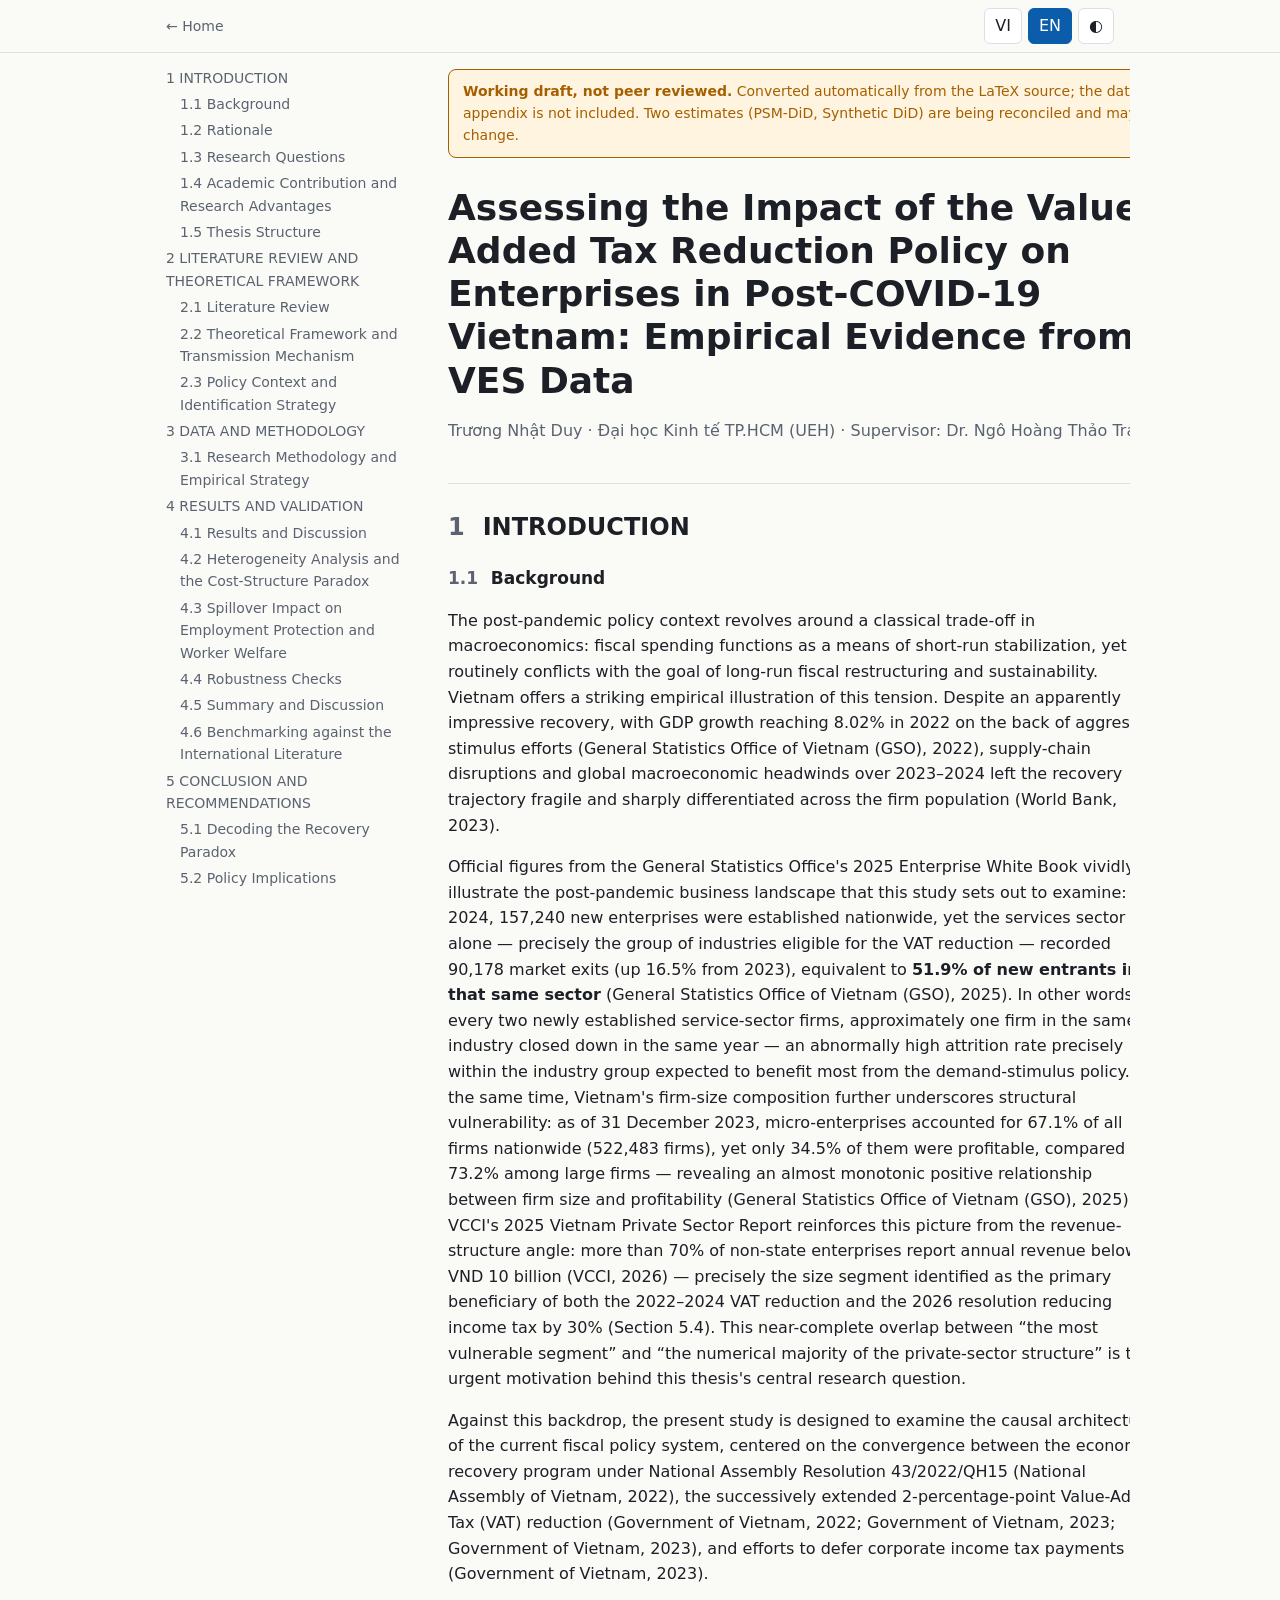
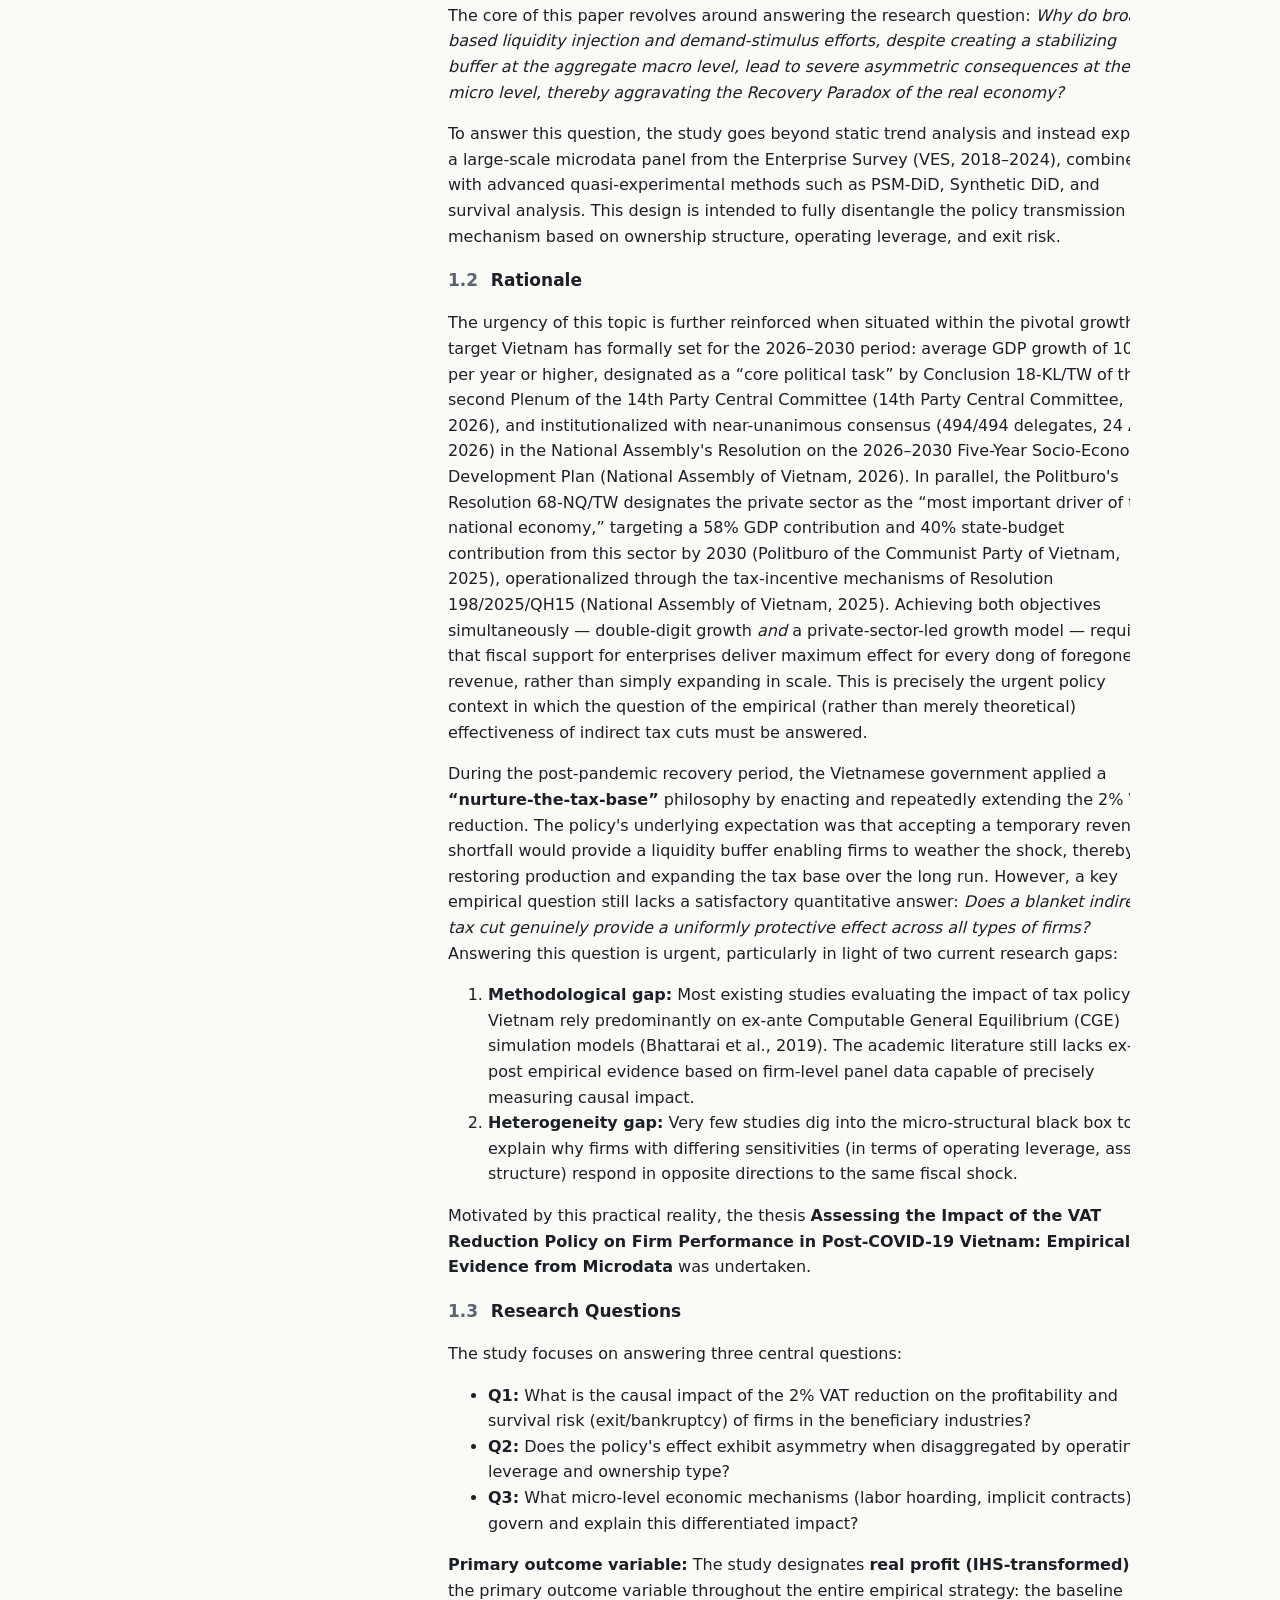
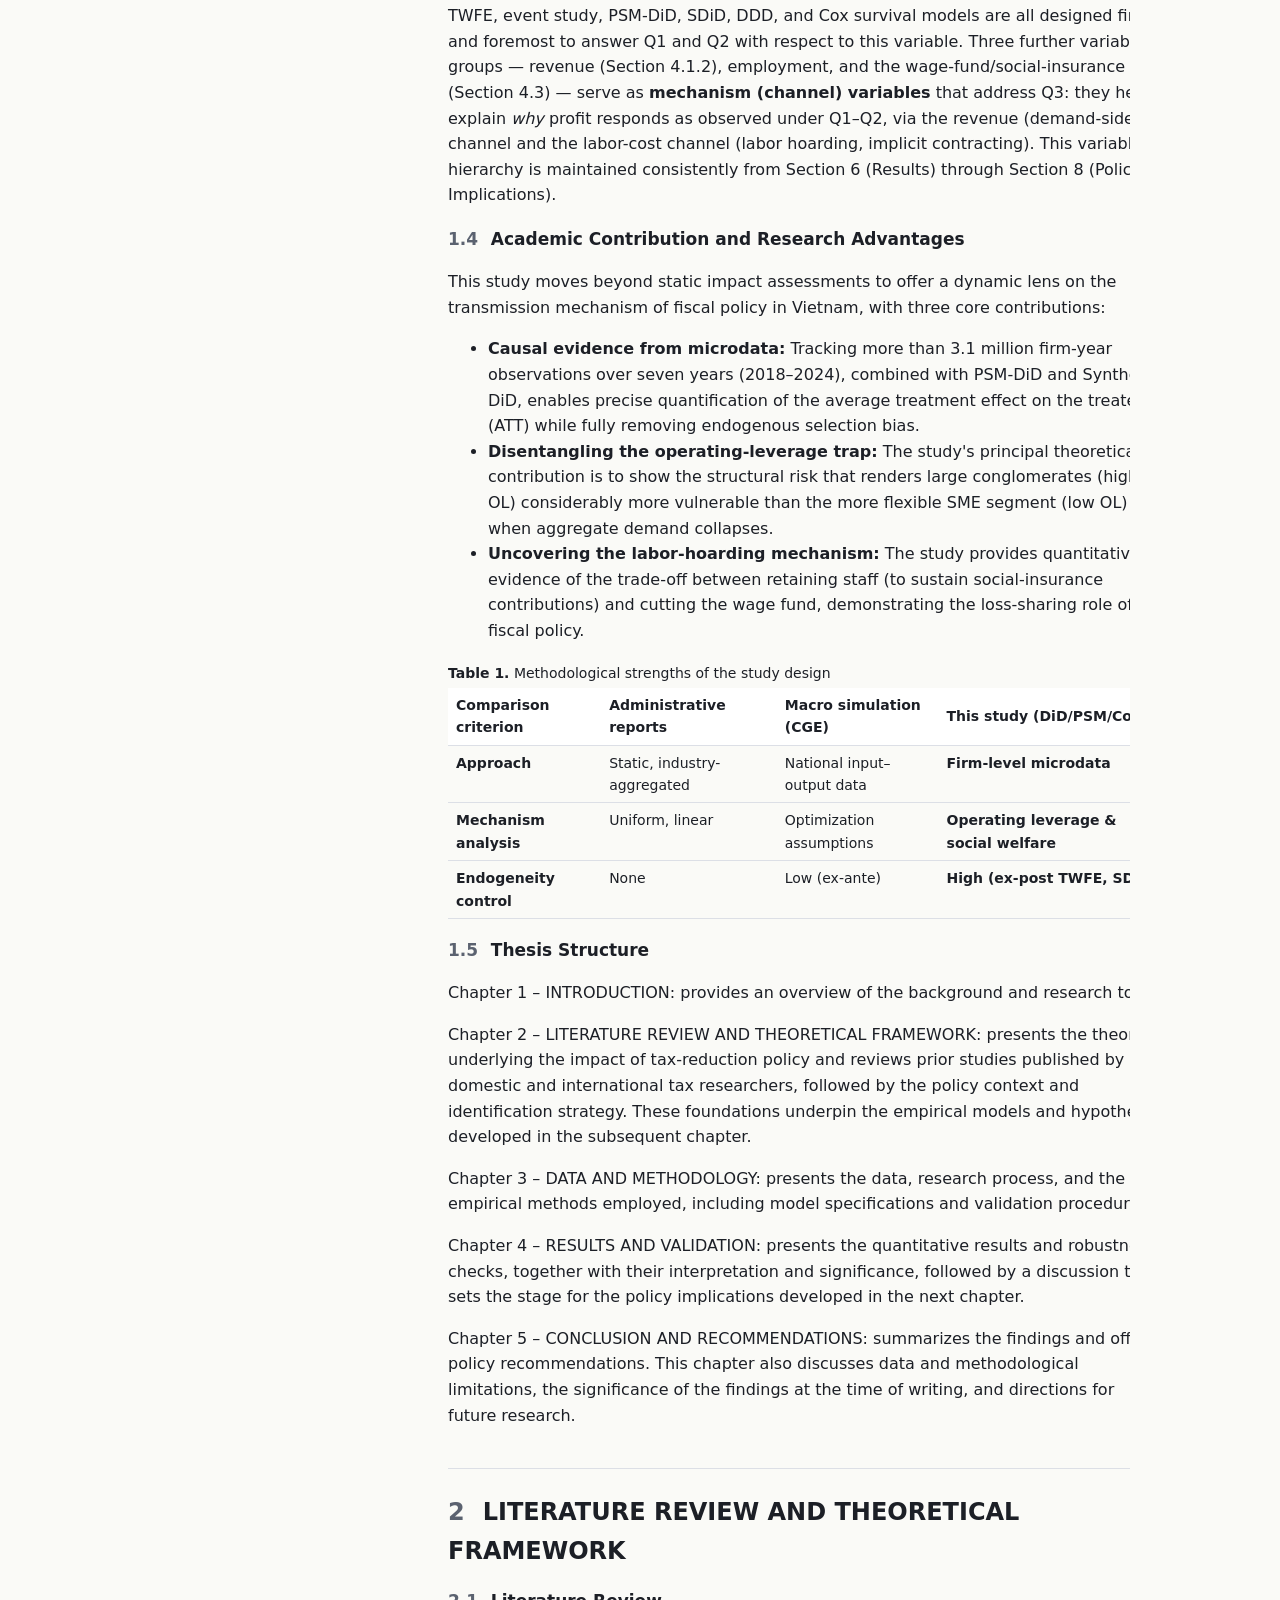
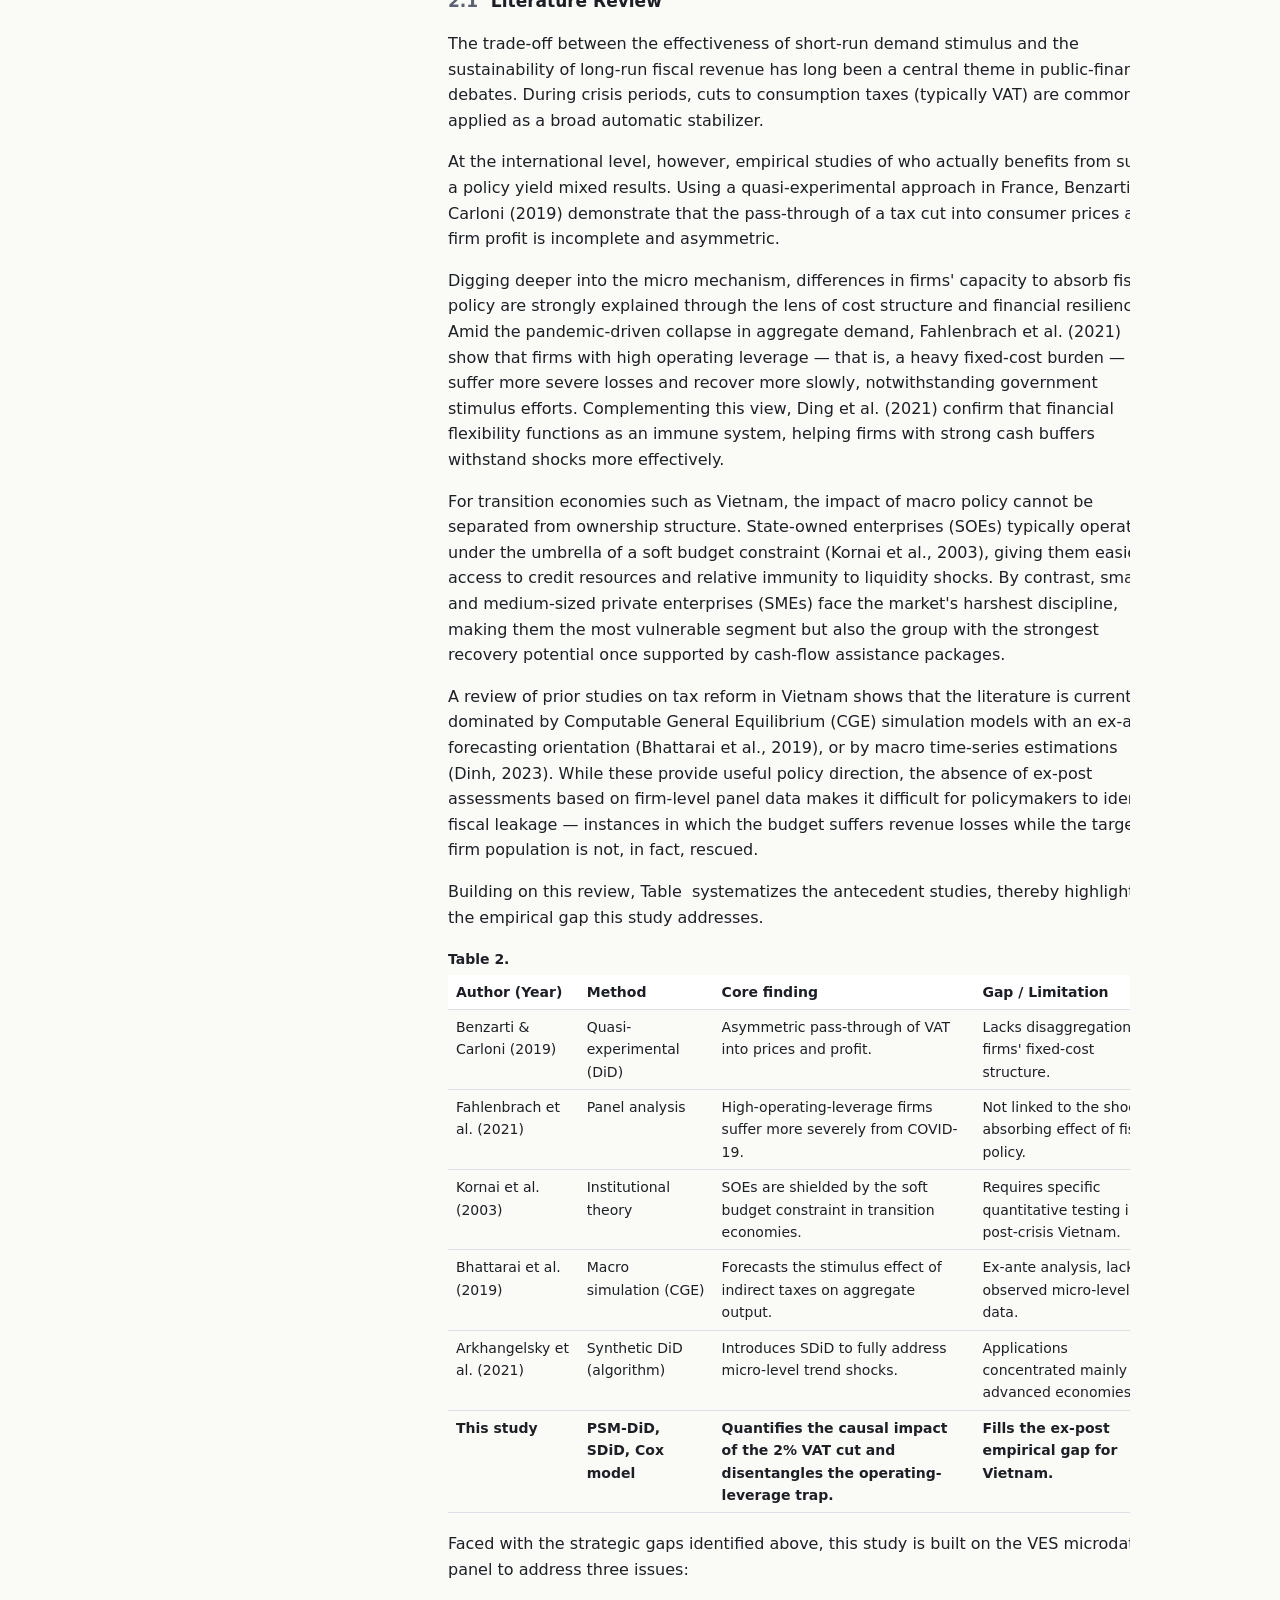
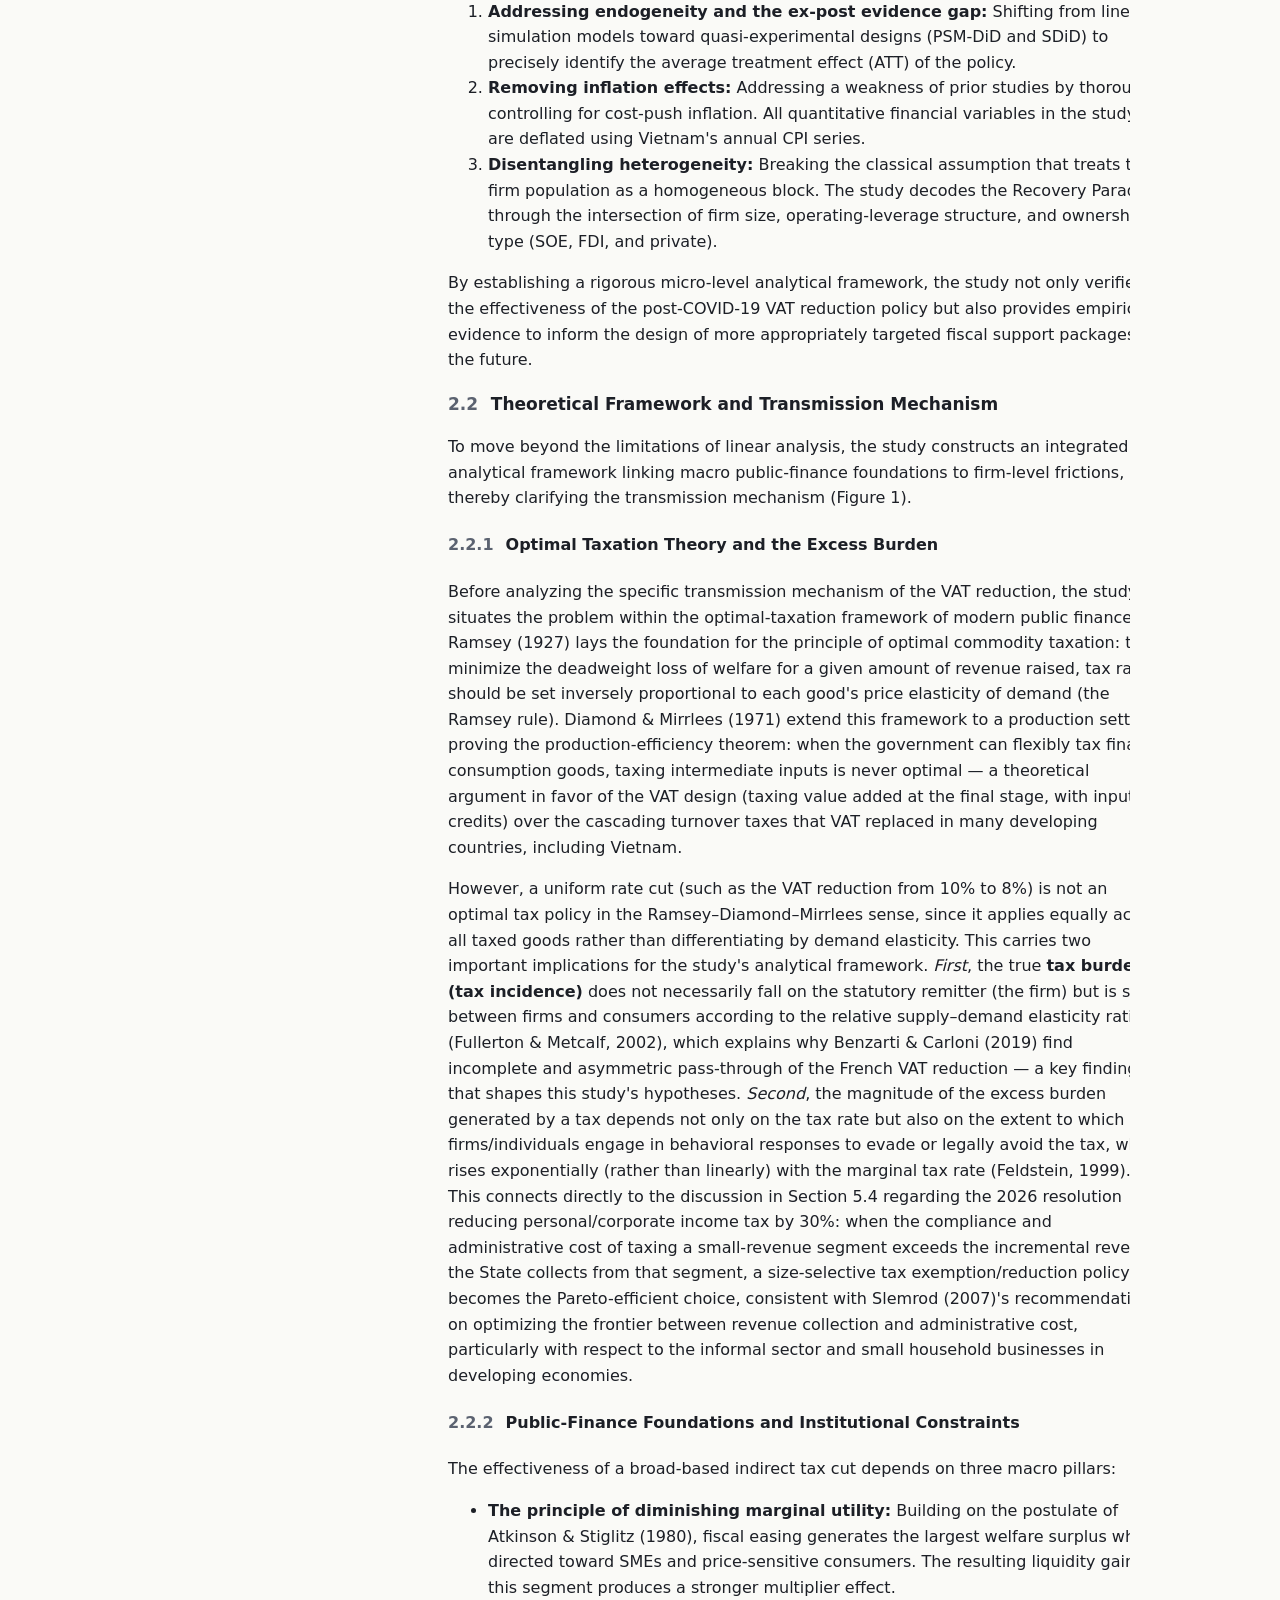
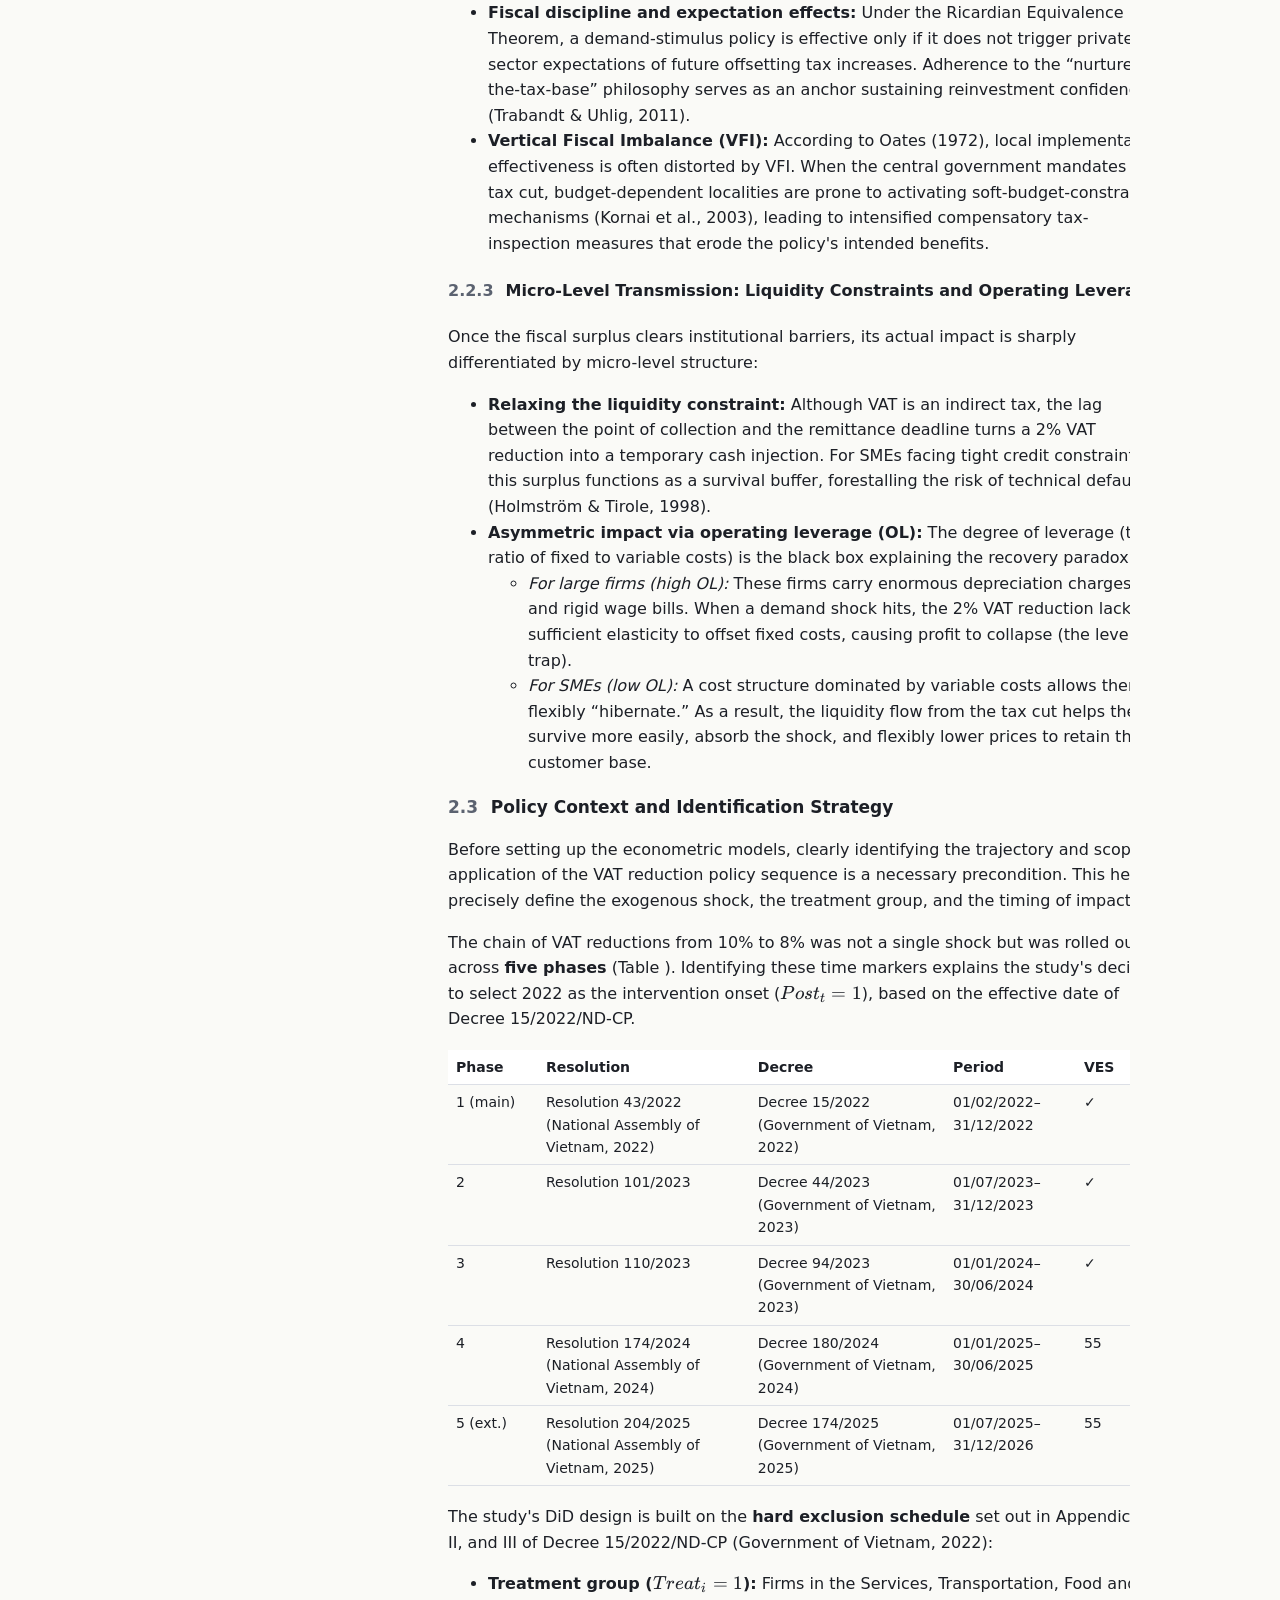
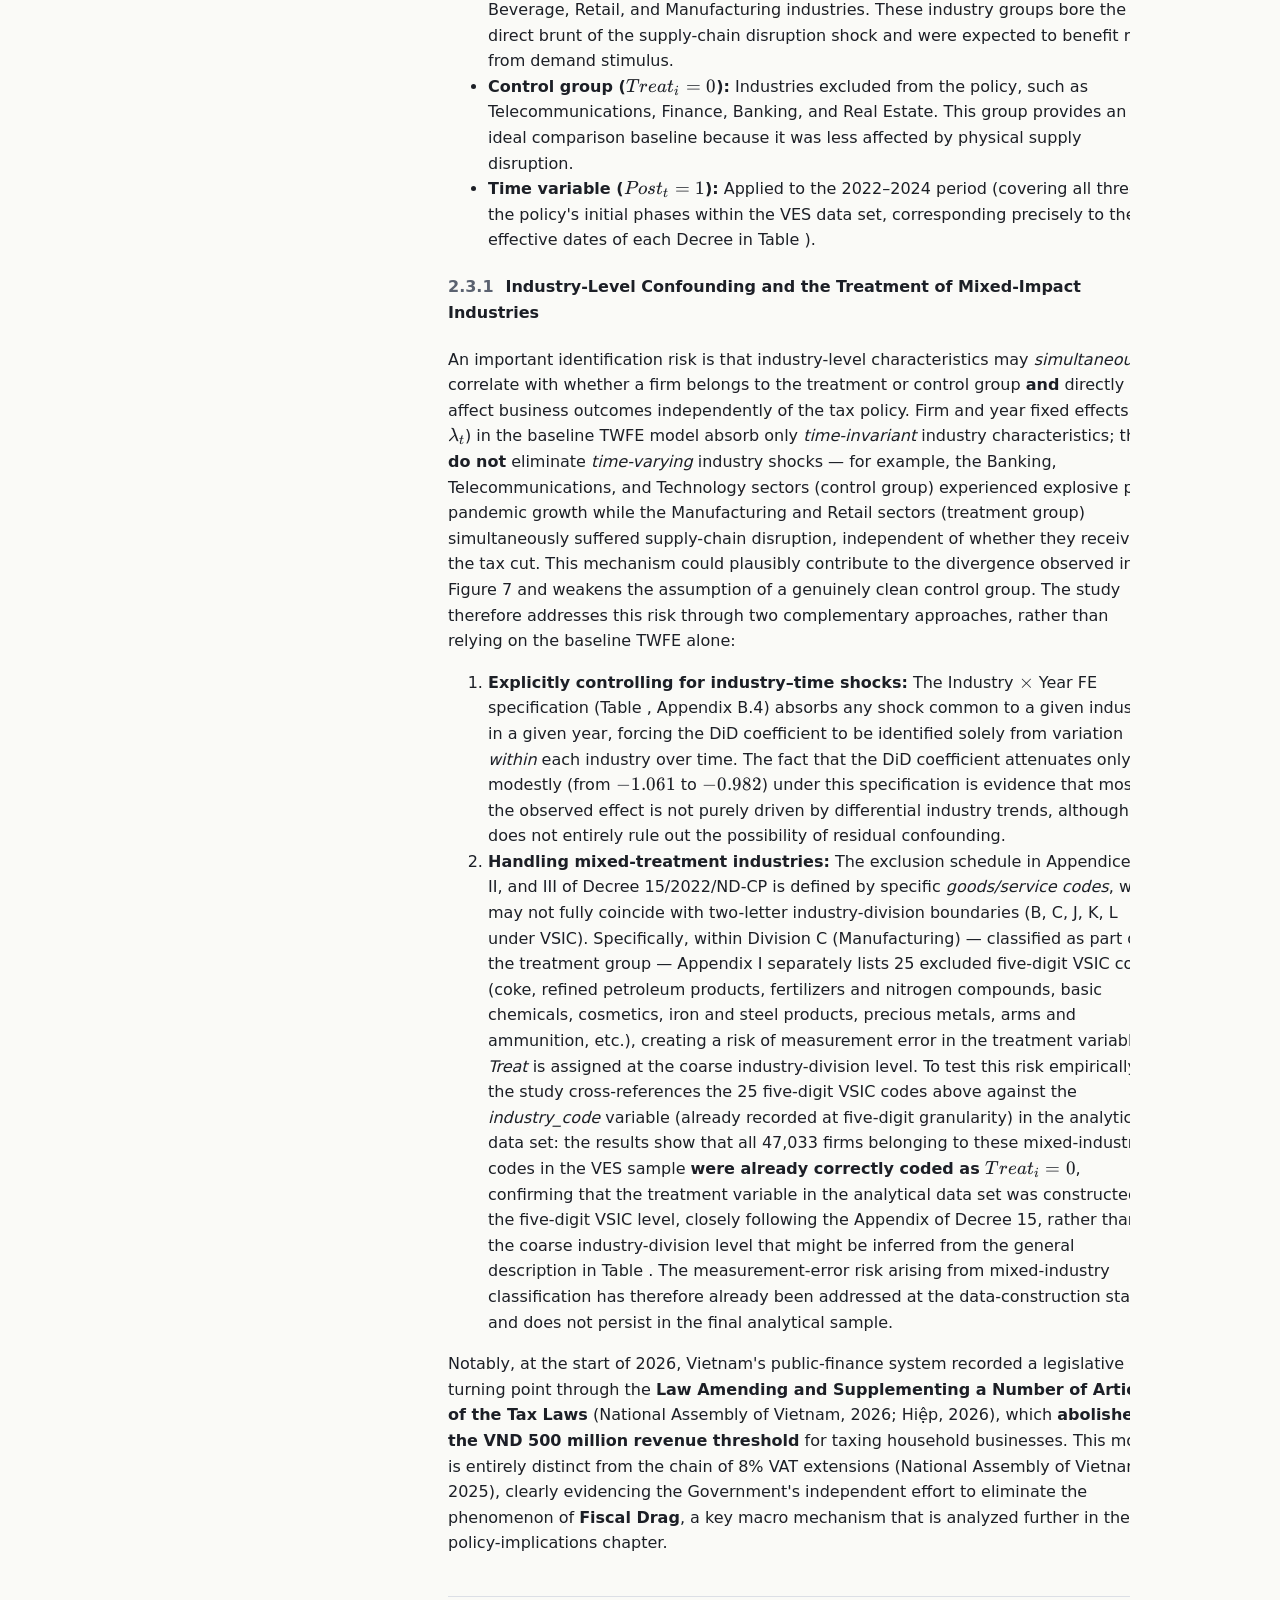
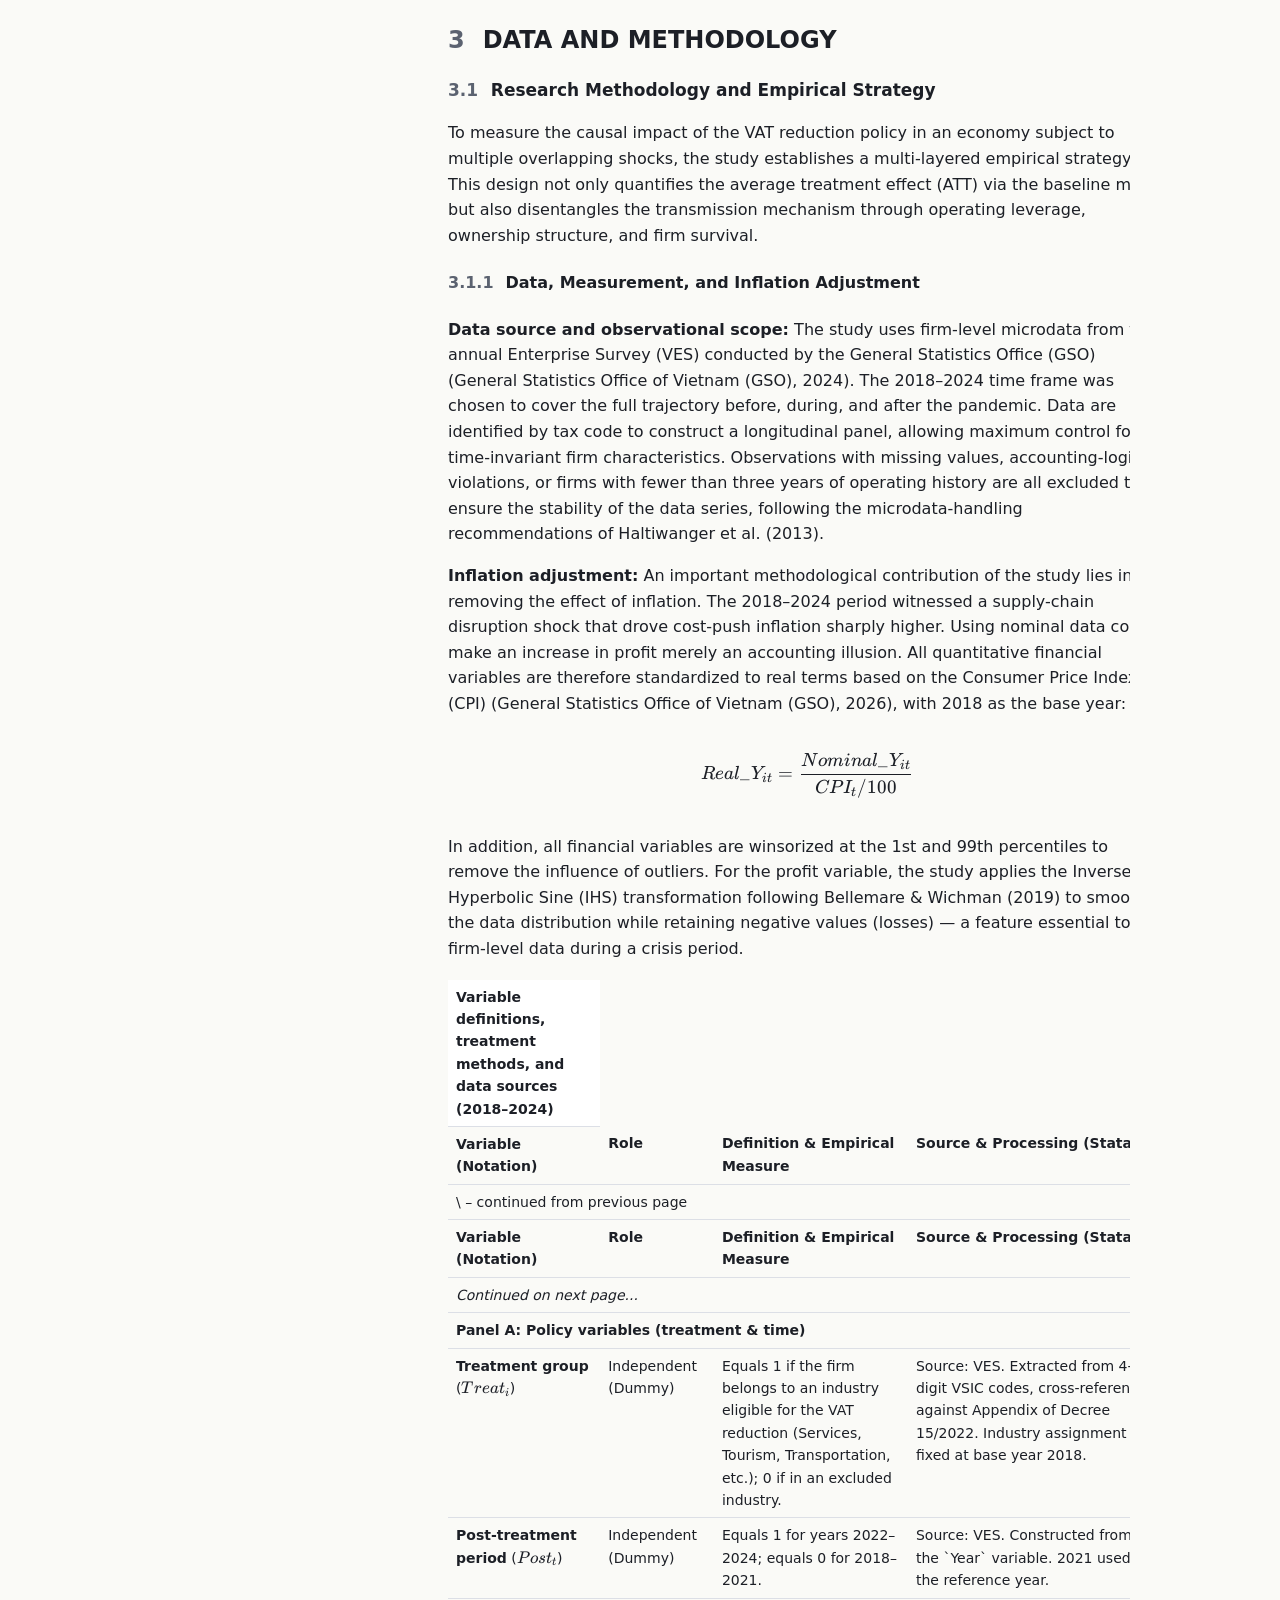
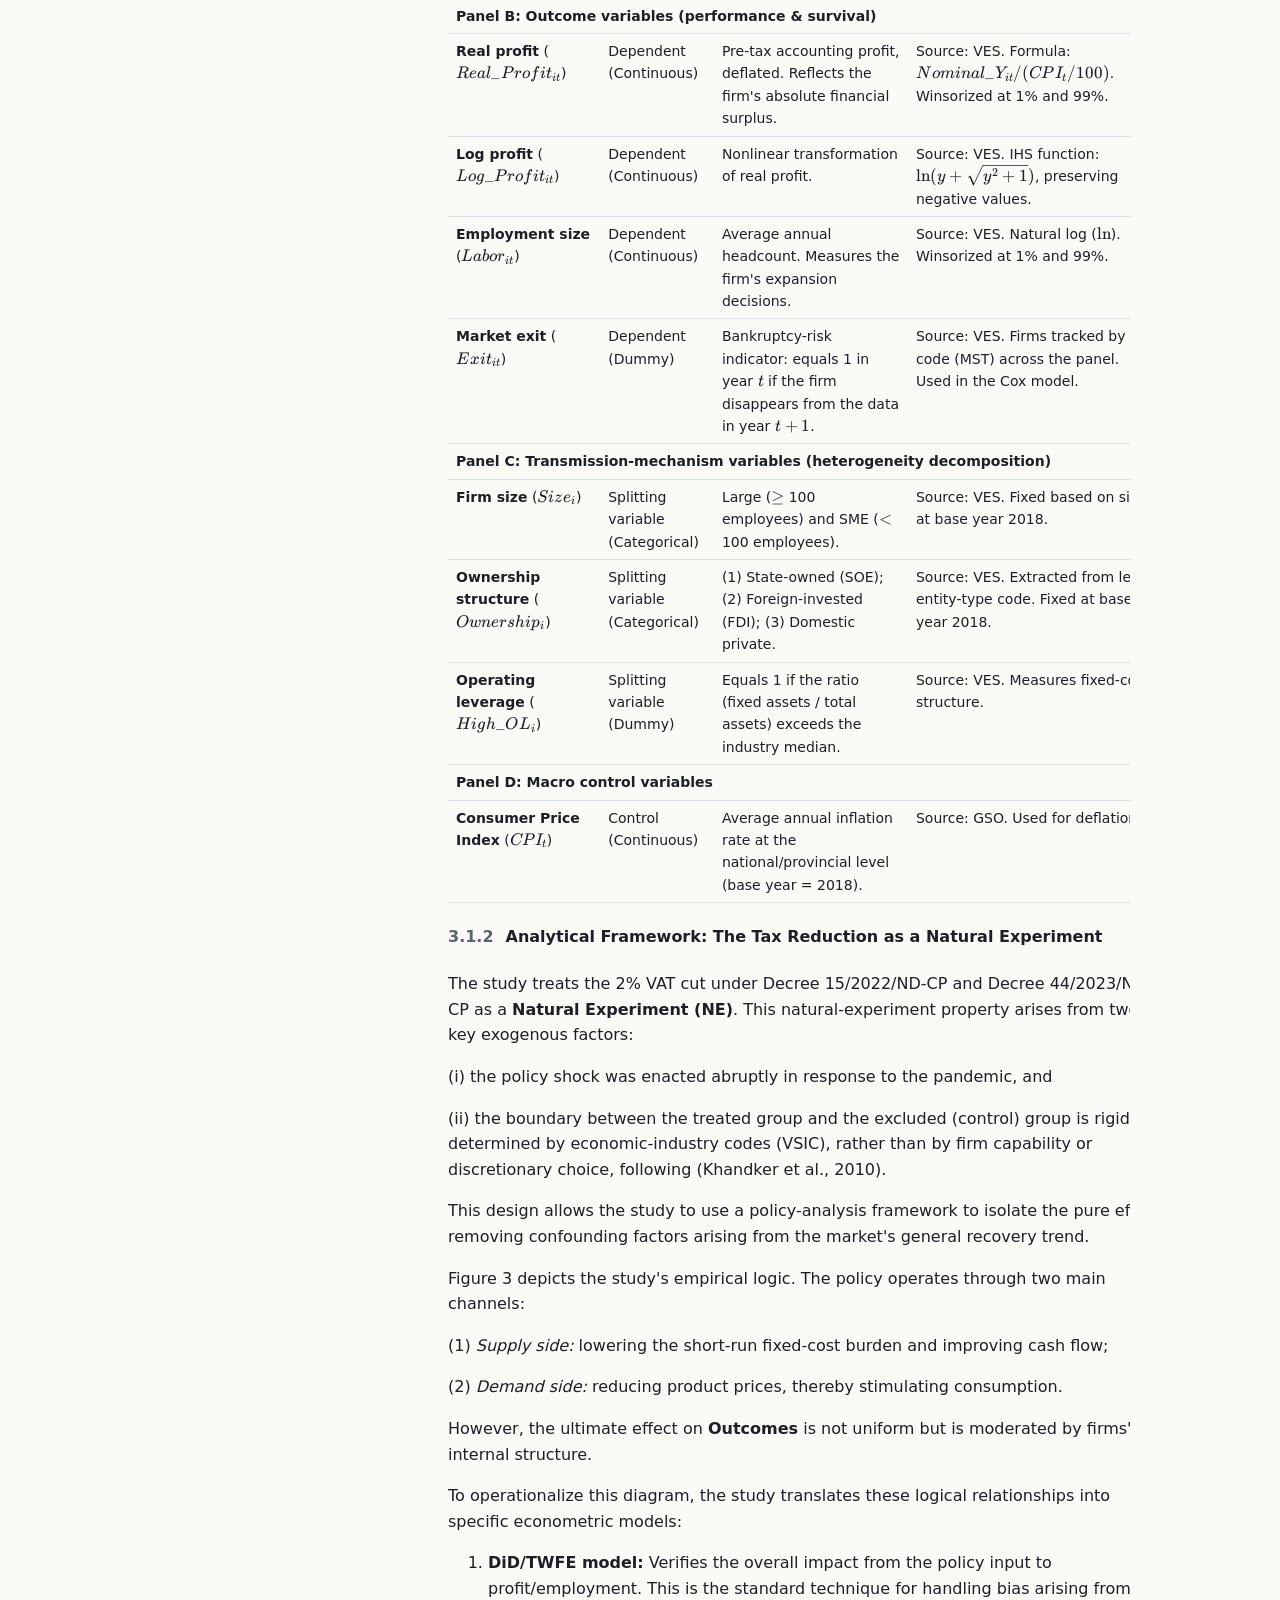
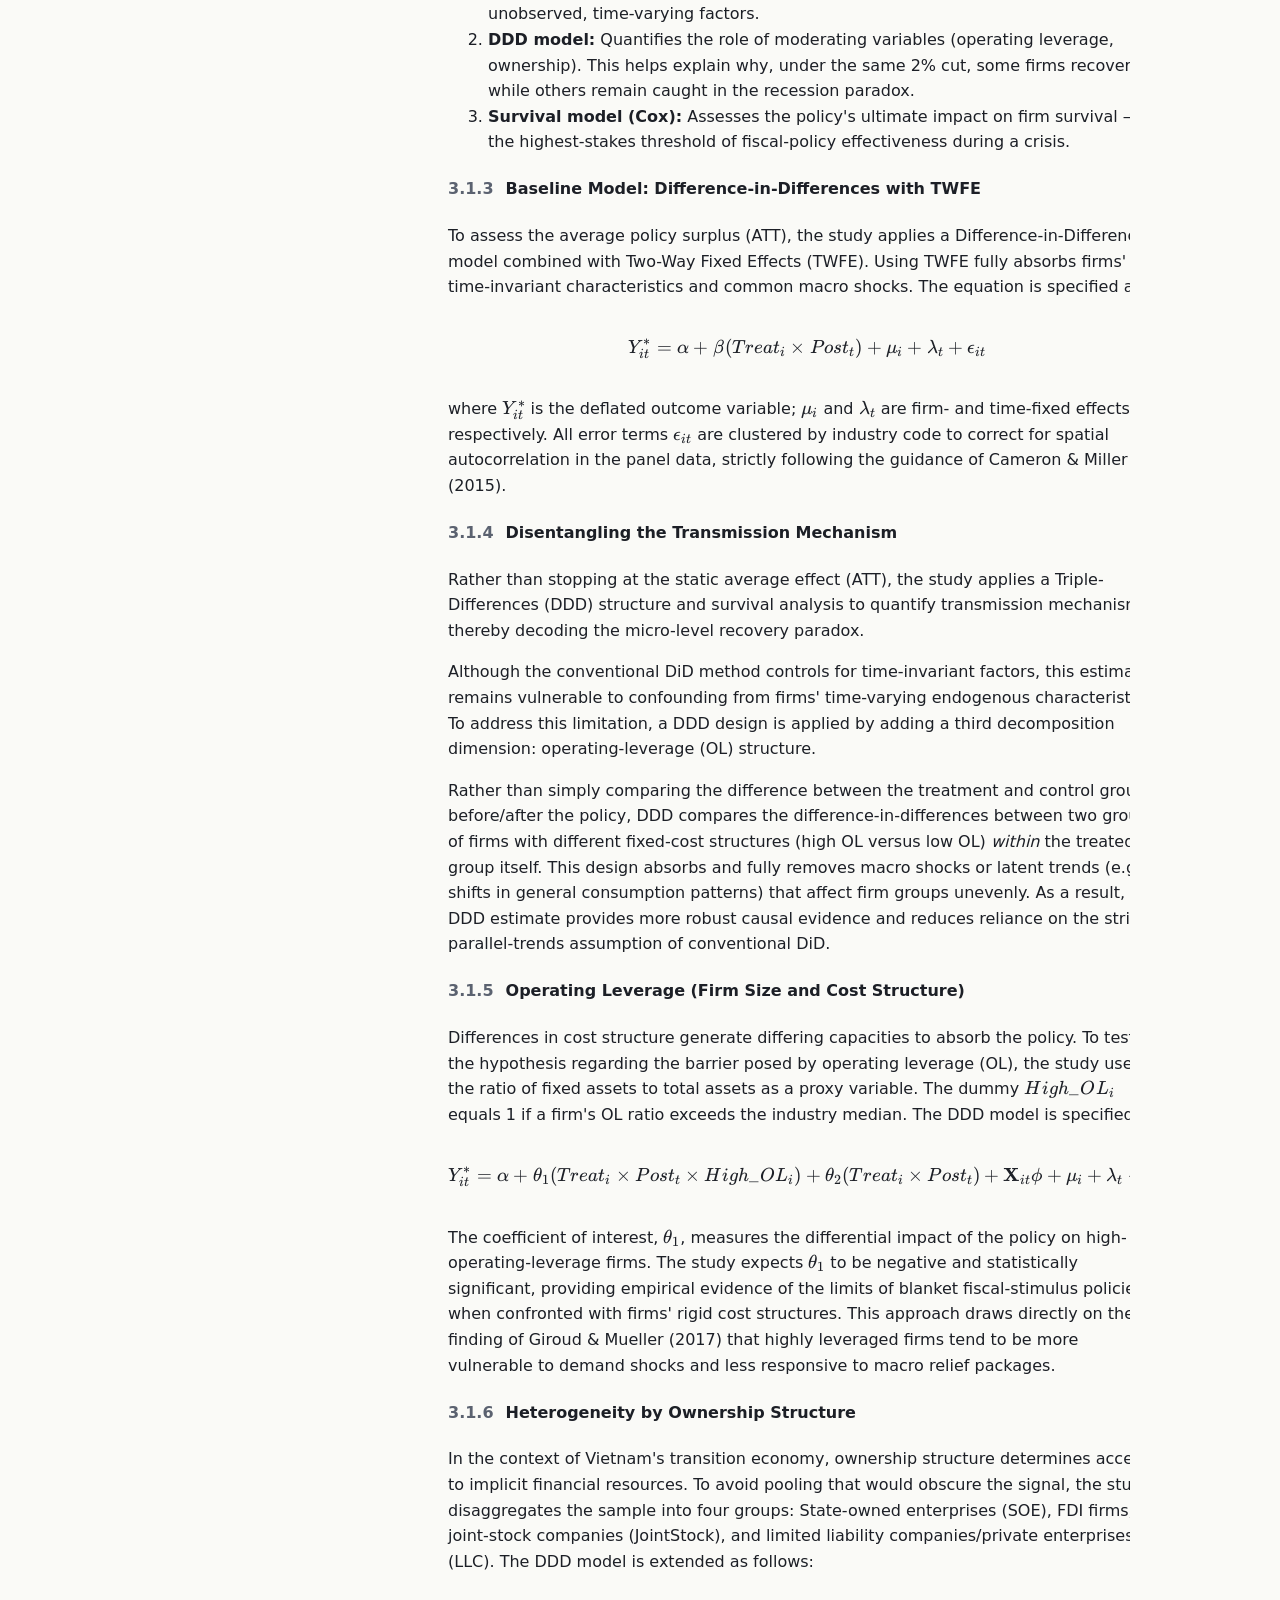
==== thesis.html @ 02a97bad "Add full-text thesis reader (VI/EN), policy brief, original title Co-Authored-By: Claude Sonnet 5.5 " ====
<!doctype html>
<html lang="vi">
<head>
<meta charset="utf-8">
<meta name="viewport" content="width=device-width,initial-scale=1">
<title>Toàn văn luận văn | Full text</title>
<meta name="description" content="Toàn văn luận văn (bản nháp): tác động của chính sách giảm thuế GTGT tới doanh nghiệp hậu Covid-19, dữ liệu VES.">
<link rel="stylesheet" href="vendor/katex/katex.min.css?v=1108115000">
<link rel="stylesheet" href="style.css?v=1108115000">
</head>
<body>
<div id="prog"></div>
<header class="top"><div class="wrap">
<nav><a href="index.html">← <span class="vi-only">Trang chủ</span><span class="en-only">Home</span></a></nav>
<div class="ctrl"><button id="bvi" type="button">VI</button><button id="ben" type="button">EN</button><button id="bth" type="button" aria-label="theme">◐</button></div>
</div></header>
<div class="wrap reader">
<aside id="toc" aria-label="contents"></aside>
<article>
<div class="banner"><strong><span class="vi-only">Bản nháp, chưa qua phản biện.</span><span class="en-only">Working draft, not peer reviewed.</span></strong>
<span class="vi-only">Văn bản được chuyển tự động từ bản LaTeX; phụ lục số liệu không đưa lên trang. Hai ước lượng (PSM-DiD, Synthetic DiD) đang được đối chiếu lại và có thể thay đổi.</span>
<span class="en-only">Converted automatically from the LaTeX source; the data appendix is not included. Two estimates (PSM-DiD, Synthetic DiD) are being reconciled and may change.</span></div>
<h1 class="vi-only">Đánh giá tác động của chính sách giảm thuế GTGT đến doanh nghiệp giai đoạn hậu Covid-19: Bằng chứng thực nghiệm từ dữ liệu VES tại Việt Nam</h1><h1 class="en-only">Assessing the Impact of the Value-Added Tax Reduction Policy on Enterprises in Post-COVID-19 Vietnam: Empirical Evidence from VES Data</h1>
<p class="sub">Trương Nhật Duy · Đại học Kinh tế TP.HCM (UEH) · <span class="vi-only">GVHD: TS. Ngô Hoàng Thảo Trang</span><span class="en-only">Supervisor: Dr. Ngô Hoàng Thảo Trang</span></p>
<div class="vi-only thesis" id="vi-root" lang="vi">
<h2 id="vi-s1"><span class="sn">1</span> GIỚI THIỆU ĐỀ TÀI</h2>
<h3 id="vi-s1-1"><span class="sn">1.1</span> Bối cảnh</h3>
<p>Bối cảnh chính sách hậu đại dịch xoay quanh một sự đánh đổi kinh điển trong kinh tế vĩ mô: Chi tiêu tài khóa đóng vai trò như một cách ổn định ngắn hạn, nhưng lại thường xuyên xung đột với mục tiêu tái cấu trúc và ổn định ngân sách dài hạn. Việt Nam cung cấp một minh chứng thực nghiệm tiêu biểu cho nghịch lý này. Bất chấp đà phục hồi ấn tượng với mức tăng trưởng GDP đạt 8,02% trong năm 2022 nhờ các nỗ lực kích cầu quyết liệt (Tổng cục Thống kê (GSO), 2022), những đứt gãy của chuỗi cung ứng và các cơn gió ngược từ kinh tế toàn cầu giai đoạn 2023–2024 đã khiến quỹ đạo phục hồi trở nên mong manh và phân hóa sâu sắc dọc theo cấu trúc doanh nghiệp (World Bank, 2023).</p>
<p>Số liệu chính thức từ Sách trắng Doanh nghiệp Việt Nam 2025 của Tổng cục Thống kê phác họa rõ nét bức tranh khu vực doanh nghiệp hậu đại dịch mà nghiên cứu này đặt vấn đề thẩm định: năm 2024, cả nước có 157.240 doanh nghiệp thành lập mới, nhưng riêng khu vực Dịch vụ, nhóm ngành thuộc diện được giảm thuế GTGT, đã ghi nhận 90.178 doanh nghiệp rút lui khỏi thị trường (tăng 16,5% so với 2023), tương đương <strong>51,9% số doanh nghiệp gia nhập mới của chính khu vực này</strong> (Tổng cục Thống kê (GSO), 2025). Nói cách khác, cứ hai doanh nghiệp dịch vụ mới thành lập thì có xấp xỉ một doanh nghiệp cùng ngành phải đóng cửa trong cùng năm, một tỷ lệ đào thải cao bất thường ngay tại nhóm ngành được kỳ vọng hưởng lợi nhiều nhất từ chính sách kích cầu. Đồng thời, cơ cấu quy mô doanh nghiệp Việt Nam càng khắc họa rõ tính dễ tổn thương mang tính cấu trúc: tính đến 31/12/2023, doanh nghiệp siêu nhỏ chiếm tới 67,1% tổng số doanh nghiệp cả nước (522.483 doanh nghiệp), nhưng chỉ 34,5% trong số này kinh doanh có lãi, so với 73,2% ở nhóm doanh nghiệp lớn, cho thấy mối quan hệ tỷ lệ thuận gần như đơn điệu giữa quy mô doanh nghiệp và khả năng sinh lời (Tổng cục Thống kê (GSO), 2025). Báo cáo Kinh tế tư nhân Việt Nam 2025 của VCCI củng cố thêm bức tranh này ở góc độ cấu trúc doanh thu: hơn 70% doanh nghiệp ngoài nhà nước có doanh thu dưới 10 tỷ đồng/năm (VCCI, 2026), nhóm quy mô được xác định là đối tượng thụ hưởng chính của cả chính sách giảm thuế GTGT 2022–2024 lẫn Nghị quyết giảm 30% thuế thu nhập năm 2026 (Mục 5.4). Chính sự trùng khớp gần như hoàn toàn giữa nhóm dễ tổn thương nhất và nhóm chiếm đa số cấu trúc kinh tế tư nhân là động lực cấp thiết đằng sau câu hỏi nghiên cứu trọng tâm của luận án.</p>
<p>Trong bối cảnh đó, nghiên cứu này được thiết kế nhằm thẩm định kiến trúc nhân quả của hệ thống chính sách tài khóa hiện hành, trọng tâm là sự cộng hưởng giữa Chương trình phục hồi kinh tế theo Nghị quyết số 43/2022/QH15 (Quốc hội Việt Nam, 2022), chuỗi chính sách giảm 2% thuế Giá trị gia tăng (GTGT) được gia hạn liên tục (Chính phủ Việt Nam, 2022; Chính phủ Việt Nam, 2023; Chính phủ Việt Nam, 2023), và các nỗ lực gia hạn nộp thuế Thu nhập doanh nghiệp (Chính phủ Việt Nam, 2023).</p>
<p>Trọng tâm của bài viết xoay quanh việc trả lời câu hỏi nghiên cứu: <em>Tại sao các nỗ lực bơm thanh khoản và kích cầu diện rộng, dù tạo ra được bộ đệm ổn định ở cấp độ vĩ mô tổng hợp, nhưng lại dẫn đến những hệ quả bất đối xứng khốc liệt ở cấp độ vi mô, qua đó làm trầm trọng thêm Nghịch lý phục hồi của nền kinh tế thực?</em></p>
<p>Để trả lời câu hỏi này, nghiên cứu không dừng lại ở các phân tích xu hướng tĩnh, mà tận dụng bộ dữ liệu vi mô quy mô lớn từ Điều tra Doanh nghiệp (VES giai đoạn 2018–2024), kết hợp cùng các phương pháp tựa thực nghiệm tiên tiến như PSM-DiD, Synthetic DiD, và Mô hình Sinh tồn. Thiết kế này nhằm bóc tách triệt để cơ chế truyền dẫn chính sách dựa trên cấu trúc sở hữu, đòn bẩy hoạt động và rủi ro đào thải.</p>
<h3 id="vi-s1-2"><span class="sn">1.2</span> Lý do chọn đề tài</h3>
<p>Tính cấp thiết của đề tài càng được củng cố khi đặt trong mục tiêu tăng trưởng có tính bước ngoặt mà Việt Nam đã chính thức xác lập cho giai đoạn 2026–2030: tăng trưởng GDP bình quân từ 10%/năm trở lên, được Kết luận 18-KL/TW của Hội nghị Trung ương hai khóa XIV xác định là nhiệm vụ chính trị trọng tâm (Ban Chấp hành Trung ương Đảng khóa XIV, 2026) và được Quốc hội thể chế hóa với sự đồng thuận gần như tuyệt đối (494/494 đại biểu, 24/4/2026) tại Nghị quyết về Kế hoạch phát triển kinh tế–xã hội 5 năm 2026–2030 (Quốc hội Việt Nam, 2026). Song song đó, Nghị quyết 68-NQ/TW của Bộ Chính trị xác định khu vực kinh tế tư nhân là “động lực quan trọng nhất của nền kinh tế quốc gia”, đặt mục tiêu khu vực này đóng góp 58% GDP và 40% ngân sách nhà nước vào năm 2030 (Bộ Chính trị, 2025), được cụ thể hóa bằng các cơ chế ưu đãi thuế tại Nghị quyết 198/2025/QH15 (Quốc hội Việt Nam, 2025). Muốn đạt đồng thời hai mục tiêu này, tăng trưởng hai con số <em>và</em> kinh tế tư nhân làm động lực chính, đòi hỏi chính sách tài khóa hỗ trợ doanh nghiệp phải phát huy hiệu quả tối đa trên từng đồng ngân sách hy sinh, chứ không chỉ đơn thuần mở rộng quy mô hỗ trợ. Đây chính là bối cảnh chính sách cấp bách mà câu hỏi nghiên cứu về hiệu quả thực chứng (chứ không phải kỳ vọng lý thuyết) của công cụ giảm thuế gián thu cần được trả lời.</p>
<p>Trong giai đoạn phục hồi hậu đại dịch, Chính phủ Việt Nam đã vận dụng triết lý <strong>Nuôi dưỡng nguồn thu</strong> thông qua việc ban hành và liên tục gia hạn chính sách giảm 2% thuế GTGT. Kỳ vọng chính sách đặt ra là việc chấp nhận thâm hụt số thu tạm thời sẽ cung cấp bộ đệm thanh khoản giúp doanh nghiệp vượt qua cú sốc, từ đó phục hồi sản xuất và mở rộng cơ sở thuế trong dài hạn. Tuy nhiên, một vấn đề thực chứng then chốt vẫn chưa có lời giải định lượng thỏa đáng: <em>Liệu một chính sách giảm thuế gián thu áp dụng đại trà có thực sự mang lại hiệu ứng bảo vệ đồng đều cho mọi loại hình doanh nghiệp?</em> Việc trả lời câu hỏi này là cấp thiết, đặc biệt khi soi chiếu vào hai khoảng trống nghiên cứu hiện tại:</p>
<ol>
<li><strong>Về phương pháp luận:</strong> Đa số các nghiên cứu đánh giá tác động của chính sách thuế tại Việt Nam hiện nay chủ yếu sử dụng mô hình Cân bằng tổng quát (CGE) mang tính mô phỏng dự báo tiền kiểm (ex-ante) (Bhattarai et al., 2019). Các tài liệu học thuật vẫn còn thiếu vắng những bằng chứng thực nghiệm hậu kiểm dựa trên dữ liệu mảng vi mô để đo lường chính xác tác động nhân quả.</li>
<li><strong>Về tính không đồng nhất:</strong> Rất hiếm nghiên cứu đi sâu bóc tách hộp đen trong cấu trúc vi mô để lý giải tại sao các doanh nghiệp có mức độ nhạy cảm khác nhau (về đòn bẩy hoạt động, cấu trúc tài sản) lại phản ứng trái ngược trước cùng một cú sốc tài khóa.</li>
</ol>
<p>Xuất phát từ thực tiễn trên, đề tài: <strong>Đánh giá tác động của chính sách giảm thuế GTGT đến hiệu quả doanh nghiệp hậu COVID-19: Bằng chứng thực nghiệm từ dữ liệu vi mô</strong> được thực hiện.</p>
<h3 id="vi-s1-3"><span class="sn">1.3</span> Câu hỏi nghiên cứu</h3>
<p>Nghiên cứu tập trung giải quyết ba câu hỏi trọng tâm:</p>
<ul>
<li><strong>Q1:</strong> Tác động nhân quả của chính sách giảm 2% thuế GTGT đến khả năng sinh lời và rủi ro sinh tồn (phá sản) của các doanh nghiệp thuộc nhóm ngành thụ hưởng là gì?</li>
<li><strong>Q2:</strong> Tồn tại hay không tính bất đối xứng trong tác động của chính sách khi phân rã theo đòn bẩy hoạt động (Operating Leverage) và hình thức sở hữu?</li>
<li><strong>Q3:</strong> Đâu là các cơ chế kinh tế vi mô (Tích trữ lao động, Khế ước ngầm) chi phối và giải thích cho sự phân hóa tác động này?</li>
</ul>
<p><strong>Biến kết quả chính:</strong> Nghiên cứu xác định <strong>Lợi nhuận thực (biến đổi IHS)</strong> là biến kết quả chính xuyên suốt toàn bộ chiến lược thực nghiệm: Baseline TWFE, Event Study, PSM-DiD, SDiD, DDD và mô hình sinh tồn Cox đều được thiết kế trước hết để trả lời Q1 và Q2 trên biến này. Ba nhóm biến số còn lại gồm: Doanh thu (Mục 4.1.2), Quy mô lao động và Quỹ lương/BHXH (Mục 4.3), đóng vai trò <strong>biến cơ chế truyền dẫn (mechanism/channel variables)</strong> nhằm trả lời Q3: chúng giúp lý giải <em>tại sao</em> lợi nhuận phản ứng như quan sát được ở Q1–Q2, thông qua kênh doanh thu (cầu thị trường) và kênh chi phí lao động (tích trữ lao động, khế ước ngầm). Cấu trúc phân tầng biến số này được duy trì nhất quán từ Mục 6 (Kết quả) đến Mục 8 (Hàm ý chính sách).</p>
<h3 id="vi-s1-4"><span class="sn">1.4</span> Đóng góp học thuật và Lợi thế nghiên cứu</h3>
<p>Nghiên cứu này vượt qua khuôn khổ của các đánh giá tác động tĩnh, mang đến một lăng kính động về cơ chế truyền dẫn chính sách tài khóa tại Việt Nam với ba đóng góp cốt lõi:</p>
<ul>
<li><strong>Thực chứng Nhân quả trên Dữ liệu Vi mô:</strong> Việc theo dõi dọc hơn 3,1 triệu quan sát doanh nghiệp qua 7 năm (2018-2024), kết hợp PSM-DiD và Synthetic DiD, giúp lượng hóa chính xác hiệu ứng xử lý trung bình (ATT) và loại bỏ hoàn toàn các sai lệch chọn lọc nội sinh.</li>
<li><strong>Bóc tách Bẫy đòn bẩy hoạt động:</strong> Đóng góp lý thuyết lớn nhất của nghiên cứu là chỉ ra rủi ro cấu trúc khiến các tập đoàn lớn (High OL) trở nên dễ tổn thương hơn rất nhiều so với sự linh hoạt của khối SMEs (Low OL) trước sự sụp đổ của tổng cầu.</li>
<li><strong>Phát hiện Cơ chế Tích trữ lao động:</strong> Nghiên cứu cung cấp bằng chứng định lượng về sự đánh đổi giữa việc giữ chân nhân sự (để duy trì BHXH) và cắt giảm quỹ lương, minh chứng cho vai trò chia sẻ tổn thất của chính sách tài khóa.</li>
</ul>
<div class="tblwrap" id="vi-tab1"><div class="tcap"><strong>Bảng 1.</strong> Điểm mạnh trong thiết kế phương pháp luận của nghiên cứu</div><div class="scroll"><table class="data">
<tr><th><strong>Tiêu chí so sánh</strong></th><th><strong>Báo cáo hành chính</strong></th><th><strong>Mô phỏng Vĩ mô (CGE)</strong></th><th><strong>Nghiên cứu này (DiD/PSM/Cox)</strong></th></tr>
<tr><td><strong>Góc nhìn tiếp cận</strong></td><td>Tổng hợp tĩnh theo ngành</td><td>Dữ liệu I/O cấp quốc gia</td><td><strong>Vi mô cấp độ Doanh nghiệp</strong></td></tr>
<tr><td><strong>Phân tích cơ chế</strong></td><td>Cào bằng, tuyến tính</td><td>Giả định tối ưu hóa</td><td><strong>Đòn bẩy hoạt động &amp; An sinh</strong></td></tr>
<tr><td><strong>Kiểm soát nội sinh</strong></td><td>Không có</td><td>Thấp (Ex-ante)</td><td><strong>Cao (Ex-post TWFE, SDiD)</strong></td></tr>
</table></div></div>
<h3 id="vi-s1-5"><span class="sn">1.5</span> Cấu trúc đề án</h3>
<p>Chương 1 – GIỚI THIỆU: Giới thiệu tổng quan về Bối cảnh, đề tài nghiên cứu.</p>
<p>Chương 2 – TỔNG QUAN NGHIÊN CỨU VÀ KHUNG LÝ THUYẾT: trình bày lý thuyết về tác động của chính sách giảm thuế, tổng quan về các nghiên cứu trước đây được công bố bởi các nhà nghiên thuế trong nước và Quốc tế. Từ đó, Bối cảnh chính sách và chiến lược nhận diện. Dựa trên các nền tảng này, các mô hình nghiên cứu và giả thuyết đã được đưa ra ở chương sau.</p>
<p>Chương 3 – DỮ LIỆU VÀ PHƯƠNG PHÁP NGHIÊN CỨU: Trình bày về dữ liệu, quy trình nghiên cứu, giới thiệu phương pháp nghiên cứu được sử dụng bao gồm các mô hình và cách kiểm định.</p>
<p>Chương 4 – KẾT QUẢ NGHIÊN CỨU VÀ KIỂM ĐỊNH: Trình bày về kết quả định lượng, kiểm định độ vững, kèm ý nghĩa và phát hiện của kết quả định lượng, sau đó thảo luận tạo tiền đề cho phần hàm ý, kiến nghị chính sách ở Chương sau.</p>
<p>Chương 5 – KẾT LUẬN VÀ KIẾN NGHỊ: trình bày về kết quả và đưa ra khuyến nghị chính sách. Chương này cũng đưa ra những hạn chế về dữ liệu, phương pháp và ý nghĩa tại thời điểm bài nghiên cứu này được viết, và hướng phát triển tiếp theo ở các giai đoạn sau.</p>
<h2 id="vi-s2"><span class="sn">2</span> TỔNG QUAN NGHIÊN CỨU VÀ KHUNG LÝ THUYẾT</h2>
<h3 id="vi-s2-1"><span class="sn">2.1</span> Tổng quan nghiên cứu</h3>
<p>Sự đánh đổi giữa hiệu quả kích cầu kinh tế ngắn hạn và sự bền vững của nguồn thu ngân sách dài hạn luôn là tâm điểm trong các tranh luận tài chính công. Trong các giai đoạn khủng hoảng, cắt giảm thuế tiêu dùng (điển hình là thuế GTGT) thường được áp dụng rộng rãi như một cơ chế ổn định tự động.</p>
<p>Tuy nhiên, trên bình diện quốc tế, các nghiên cứu thực chứng về việc ai thực sự hưởng lợi từ chính sách này lại cho ra kết quả không đồng nhất. Bằng phương pháp bán thực nghiệm tại Pháp, Benzarti &amp; Carloni (2019) đã chứng minh rằng mức độ truyền dẫn của việc giảm thuế lên giá tiêu dùng và lợi nhuận doanh nghiệp là không hoàn toàn và mang tính bất đối xứng.</p>
<p>Khi đi sâu vào cơ chế vi mô, sự khác biệt trong khả năng hấp thụ chính sách tài khóa được giải thích mạnh mẽ qua lăng kính cấu trúc chi phí và sức chịu đựng tài chính. Trong bối cảnh đại dịch làm tổng cầu đột ngột sụp đổ, Fahlenbrach et al. (2021) chỉ ra rằng các doanh nghiệp có mức đòn bẩy hoạt động cao, tức gánh nặng định phí lớn, sẽ chịu tổn thất nặng nề và phục hồi chậm chạp hơn, bất chấp nỗ lực kích cầu từ Chính phủ. Bổ sung cho quan điểm này, Ding et al. (2021) khẳng định sự linh hoạt tài chính đóng vai trò như hệ miễn dịch, giúp nhóm doanh nghiệp có bộ đệm tiền mặt tốt chống chịu hiệu quả hơn trước các cú sốc.</p>
<p>Đối với các nền kinh tế chuyển đổi như Việt Nam, tác động của chính sách vĩ mô không thể tách rời khỏi yếu tố cấu trúc sở hữu. Các doanh nghiệp Nhà nước (SOEs) thường hoạt động dưới ô dù của ràng buộc ngân sách mềm (Kornai et al., 2003), giúp họ dễ dàng tiếp cận nguồn lực tín dụng và miễn nhiễm tương đối với các cú sốc thanh khoản. Ngược lại, khu vực doanh nghiệp tư nhân vừa và nhỏ (SMEs) chịu sự thanh lọc khắc nghiệt của thị trường, khiến họ trở thành đối tượng dễ bị tổn thương nhất nhưng cũng là nhóm có khả năng phục hồi mạnh mẽ nhất khi được tiếp sức bởi các gói hỗ trợ dòng tiền.</p>
<p>Tổng quan các nghiên cứu trước đây tại Việt Nam về cải cách thuế hiện nay chủ yếu bị chi phối bởi các mô hình Cân bằng tổng quát (CGE) mang tính mô phỏng dự báo tiền kiểm (Bhattarai et al., 2019), hoặc các ước lượng chuỗi thời gian vĩ mô (Dinh, 2023). Dù cung cấp những định hướng chính sách tốt, việc thiếu vắng các đánh giá hậu kiểm dựa trên dữ liệu mảng vi mô khiến các nhà hoạch định chính sách gặp khó khăn trong việc nhận diện hiện tượng chảy máu tài khóa, khi ngân sách thất thu nhưng nhóm doanh nghiệp mục tiêu lại không được cứu vãn.</p>
<p>Từ những tổng quan nghiên cứu trên, Bảng hệ thống hóa các nghiên cứu tiền đề, qua đó làm nổi bật khoảng trống thực chứng mà nghiên cứu này hướng tới.</p>
<div class="tblwrap" id="vi-tab2"><div class="tcap"><strong>Bảng 2.</strong> </div><div class="scroll"><table class="data">
<tr><th>Tác giả (Năm)</th><th>Phương pháp</th><th>Phát hiện cốt lõi</th><th>Khoảng trống / Hạn chế</th></tr>
<tr><td>Benzarti &amp; Carloni (2019)</td><td>Tựa thực nghiệm (DiD)</td><td>Tồn tại sự truyền dẫn bất đối xứng của thuế VAT lên giá và lợi nhuận.</td><td>Thiếu sự bóc tách theo cấu trúc định phí của doanh nghiệp.</td></tr>
<tr><td>Fahlenbrach et al. (2021)</td><td>Phân tích mảng (Panel)</td><td>Doanh nghiệp có đòn bẩy hoạt động cao bị tổn thương nặng bởi COVID-19.</td><td>Chưa liên kết với hiệu ứng giảm sốc của chính sách tài khóa.</td></tr>
<tr><td>Kornai et al. (2003)</td><td>Lý thuyết Thể chế</td><td>SOEs được bảo vệ bởi rào cản ngân sách mềm trong nền kinh tế chuyển đổi.</td><td>Cần kiểm định định lượng cụ thể tại Việt Nam hậu khủng hoảng.</td></tr>
<tr><td>Bhattarai et al. (2019)</td><td>Mô phỏng vĩ mô (CGE)</td><td>Dự báo tác động kích cầu của thuế gián thu đối với tổng sản lượng.</td><td>Phân tích Ex-ante (tiền kiểm), thiếu dữ liệu vi mô quan sát thực tế.</td></tr>
<tr><td>Arkhangelsky et al. (2021)</td><td>Synthetic DiD (Thuật toán)</td><td>Giới thiệu SDiD để xử lý dứt điểm các cú sốc xu hướng vi mô.</td><td>Ứng dụng chủ yếu tập trung tại các nước phát triển.</td></tr>
<tr><td><strong>Nghiên cứu này</strong></td><td><strong>PSM-DiD, SDiD, Cox Model</strong></td><td><strong>Lượng hóa tác động nhân quả của VAT 2% và bóc tách Bẫy đòn bẩy hoạt động.</strong></td><td><strong>Lấp đầy khoảng trống thực chứng Ex-post tại Việt Nam.</strong></td></tr>
</table></div></div>
<p>Đứng trước các khoảng trống chiến lược nêu trên, nghiên cứu này được thiết lập dựa trên bộ dữ liệu vi mô VES nhằm giải quyết ba vấn đề sau:</p>
<ol>
<li><strong>Khắc phục rào cản nội sinh và Thiếu hụt hậu kiểm:</strong> Chuyển dịch từ các mô hình mô phỏng tuyến tính sang thiết kế tựa thực nghiệm (PSM-DiD, và SDiD nhằm nhận diện chính xác tác động nhân quả trung bình (ATT) của chính sách.</li>
<li><strong>Loại bỏ Lạm phát:</strong> Khắc phục điểm yếu của các nghiên cứu trước bằng cách xử lý triệt để tác động của lạm phát chi phí đẩy. Toàn bộ các biến số tài chính định lượng trong nghiên cứu đều được khử lạm phát thông qua bộ chỉ số CPI qua các năm của Việt Nam.</li>
<li><strong>Bóc tách tính không đồng nhất:</strong> Phá vỡ giả định kinh điển coi khu vực doanh nghiệp là một khối đồng nhất. Nghiên cứu giải mã Nghịch lý phục hồi thông qua sự giao thoa giữa quy mô, cấu trúc đòn bẩy hoạt động và hình thái sở hữu (SOEs, FDI và khu vực Tư nhân).</li>
</ol>
<p>Bằng việc thiết lập một khung phân tích vi mô chặt chẽ, nghiên cứu không chỉ xác thực hiệu năng của chính sách giảm thuế GTGT hậu COVID-19, mà còn cung cấp bằng chứng thực thực nghiệm để định hình các gói hỗ trợ tài khóa phù hợp hơn trong tương lai.</p>
<h3 id="vi-s2-2"><span class="sn">2.2</span> Khung lý thuyết và Cơ chế tác động</h3>
<p>Để vượt qua giới hạn của các phân tích tuyến tính, nghiên cứu xây dựng một khung phân tích tích hợp. Khung này kết nối các nền tảng tài chính công vĩ mô với các rào cản thực tiễn tại doanh nghiệp, qua đó làm rõ cơ chế truyền dẫn (Hình 1).</p>
<h4 id="vi-s2-2-1"><span class="sn">2.2.1</span> Lý thuyết Thuế tối ưu và Gánh nặng vượt mức</h4>
<p>Trước khi phân tích cơ chế truyền dẫn cụ thể của chính sách giảm thuế GTGT, nghiên cứu đặt vấn đề trong khung lý thuyết thuế tối ưu (optimal taxation) của tài chính công hiện đại. Ramsey (1927) đặt nền móng cho nguyên lý đánh thuế hàng hóa tối ưu: để tối thiểu hóa tổn thất phúc lợi xã hội (deadweight loss) với một mức thu ngân sách cho trước, thuế suất nên tỷ lệ nghịch với độ co giãn cầu theo giá của từng loại hàng hóa (quy tắc Ramsey). Diamond &amp; Mirrlees (1971) mở rộng khung phân tích này sang bối cảnh có sản xuất, chứng minh định lý về hiệu quả sản xuất (production efficiency theorem): trong điều kiện Chính phủ có thể đánh thuế linh hoạt hàng hóa tiêu dùng cuối cùng, việc đánh thuế đầu vào trung gian là không tối ưu, một luận cứ lý thuyết ủng hộ thiết kế thuế GTGT (đánh vào giá trị gia tăng cuối chuỗi, khấu trừ thuế đầu vào) so với các sắc thuế doanh thu chồng chéo (cascading turnover tax) mà GTGT thay thế tại nhiều quốc gia đang phát triển, bao gồm Việt Nam.</p>
<p>Tuy nhiên, một đợt giảm thuế suất đồng loạt (như giảm GTGT từ 10% xuống 8%) không phải là một chính sách thuế tối ưu theo nghĩa Ramsey–Diamond–Mirrlees, vì nó áp dụng đồng đều lên mọi mặt hàng chịu thuế thay vì phân biệt theo độ co giãn cầu. Điều này có hai hàm ý quan trọng cho khung phân tích của nghiên cứu. <em>Thứ nhất</em>, phần <strong>gánh nặng thuế thực sự (tax incidence)</strong> không nhất thiết rơi vào bên nộp thuế theo luật định (doanh nghiệp) mà phân chia giữa doanh nghiệp và người tiêu dùng theo tỷ lệ độ co giãn cung–cầu tương đối (Fullerton &amp; Metcalf, 2002), điều này lý giải vì sao Benzarti &amp; Carloni (2019) phát hiện mức độ truyền dẫn (pass-through) của giảm thuế VAT tại Pháp là không hoàn toàn và bất đối xứng, một phát hiện then chốt định hình giả thuyết nghiên cứu này. <em>Thứ hai</em>, quy mô của gánh nặng vượt mức (excess burden) mà một sắc thuế gây ra không chỉ phụ thuộc thuế suất mà còn phụ thuộc mức độ doanh nghiệp/cá nhân phản ứng hành vi để né thuế hoặc tránh thuế hợp pháp (tax avoidance), vốn tăng theo cấp số nhân (chứ không tuyến tính) với thuế suất biên (Feldstein, 1999). Điều này có liên hệ trực tiếp đến thảo luận ở Mục 5.4 về Nghị quyết giảm 30% thuế TNCN/TNDN năm 2026: khi chi phí tuân thủ và chi phí quản lý thuế (administrative and compliance costs) đối với nhóm doanh thu nhỏ vượt quá số thu tăng thêm mà Nhà nước thu được từ nhóm này, một chính sách miễn/giảm thuế có chọn lọc theo quy mô trở thành lựa chọn hiệu quả Pareto, đúng như khuyến nghị của Slemrod (2007) về việc tối ưu hóa biên giới giữa thu thuế và chi phí hành thu, đặc biệt liên quan đến khu vực phi chính thức và hộ kinh doanh quy mô nhỏ tại các nền kinh tế đang phát triển.</p>
<h4 id="vi-s2-2-2"><span class="sn">2.2.2</span> Nền tảng Tài chính công và Rào cản Thể chế</h4>
<p>Hiệu năng của một đợt cắt giảm thuế gián thu diện rộng phụ thuộc vào ba trụ cột vĩ mô:</p>
<ul>
<li><strong>Nguyên lý Hữu dụng biên giảm dần :</strong> Dựa trên định đề của Atkinson &amp; Stiglitz (1980), nới lỏng tài khóa tạo ra thặng dư phúc lợi lớn nhất khi nó hướng đến nhóm SMEs và người tiêu dùng nhạy cảm về giá. Sự gia tăng thanh khoản ở nhóm này tạo ra hiệu ứng số nhân mạnh mẽ hơn.</li>
<li><strong>Kỷ luật Ngân sách và Hiệu ứng Kỳ vọng:</strong> Theo Định lý Tương đương Ricardian, chính sách kích cầu chỉ phát huy tác dụng nếu nó không kích hoạt kỳ vọng của khu vực tư nhân về việc tăng thuế bù đắp trong tương lai. Sự kiên định với triết lý nuôi dưỡng nguồn thu đóng vai trò là mỏ neo giữ vững niềm tin tái đầu tư (Trabandt &amp; Uhlig, 2011).</li>
<li><strong>Mất cân đối tài khóa chiều dọc (Vertical Fiscal Imbalance - VFI):</strong> Theo Oates (1972), hiệu quả thực thi ở địa phương thường bị bóp méo bởi VFI. Khi Trung ương lệnh giảm thuế, các địa phương phụ thuộc ngân sách dễ kích hoạt rào cản ngân sách mềm (Kornai et al., 2003), dẫn đến gia tăng các biện pháp thanh tra thuế bù đắp, làm xói mòn lợi ích chính sách.</li>
</ul>
<h4 id="vi-s2-2-3"><span class="sn">2.2.3</span> Cơ chế truyền dẫn Vi mô: Ràng buộc Thanh khoản và Đòn bẩy Hoạt động</h4>
<p>Khi thặng dư vượt qua rào cản thể chế, tác động thực tế lại phân hóa sâu sắc dựa trên cấu trúc vi mô:</p>
<ul>
<li><strong>Giải phóng Ràng buộc Thanh khoản :</strong> Dù GTGT là thuế gián thu, nhưng độ trễ giữa thời điểm thu tiền và kỳ nộp thuế biến việc giảm 2% VAT thành một khoản bơm tiền mặt tạm thời. Đối với SMEs vốn chịu rào cản tín dụng khắt khe, nguồn thặng dư này đóng vai trò như một bộ đệm sinh tồn, ngăn chặn rủi ro vỡ nợ kỹ thuật (Holmström &amp; Tirole, 1998).</li>
<li><strong>Tác động bất đối xứng qua Đòn bẩy Hoạt động (OL):</strong> Mức độ đòn bẩy (tỷ trọng định phí/biến phí) chính là hộp đen giải thích cho nghịch lý phục hồi:</li>
<ul>
<li><em>Đối với Doanh nghiệp lớn (High OL):</em> Sở hữu chi phí khấu hao và quỹ lương cứng khổng lồ. Khi cú sốc cầu xảy ra, mức giảm 2% VAT không đủ độ co giãn để bù đắp định phí, khiến lợi nhuận sụp đổ (Bẫy đòn bẩy).</li>
<li><em>Đối với khối SMEs (Low OL):</em> Cấu trúc biến phí cao giúp họ linh hoạt ngủ đông. Nhờ đó, dòng thanh khoản từ thuế giúp họ dễ dàng tồn tại, hấp thụ sốc và linh hoạt giảm giá để giữ tệp khách hàng.</li>
</ul>
</ul>
<h3 id="vi-s2-3"><span class="sn">2.3</span> Bối cảnh chính sách và chiến lược nhận diện</h3>
<p>Trước khi đi sâu vào thiết lập các mô hình kinh tế lượng, việc nhận diện rõ quỹ đạo và phạm vi áp dụng của chuỗi chính sách giảm thuế GTGT là tiền đề bắt buộc. Điều này giúp định hình chính xác cú sốc ngoại sinh, nhóm can thiệp và thời điểm phát sinh tác động.</p>
<p>Chuỗi Chính sách giảm thuế GTGT từ 10% xuống 8% không phải là một cú sốc đơn lẻ, mà được triển khai xuyên suốt qua <strong>5 giai đoạn</strong> (Bảng ). Việc nhận diện các mốc thời gian này giải thích quyết định của nghiên cứu khi lựa chọn năm 2022 làm mốc khởi đầu can thiệp (<span class="m">$Post_t=1$</span>), xuất phát từ hiệu lực của Nghị định 15/2022/NĐ-CP.</p>
<div class="tblwrap"><div class="scroll"><table class="data">
<tr><th>Giai đoạn</th><th>Nghị quyết</th><th>Nghị định</th><th>Thời gian</th><th>VES</th></tr>
<tr><td>1 (Main)</td><td>NQ43/2022 (Quốc hội Việt Nam, 2022)</td><td>NĐ15/2022 (Chính phủ Việt Nam, 2022)</td><td>01/02/2022–31/12/2022</td><td>✓</td></tr>
<tr><td>2</td><td>NQ101/2023</td><td>NĐ44/2023 (Chính phủ Việt Nam, 2023)</td><td>01/07/2023–31/12/2023</td><td>✓</td></tr>
<tr><td>3</td><td>NQ110/2023</td><td>NĐ94/2023 (Chính phủ Việt Nam, 2023)</td><td>01/01/2024–30/06/2024</td><td>✓</td></tr>
<tr><td>4</td><td>NQ174/2024 (Quốc hội Việt Nam, 2024)</td><td>NĐ180/2024 (Chính phủ Việt Nam, 2024)</td><td>01/01/2025–30/06/2025</td><td>55</td></tr>
<tr><td>5 (Ext.)</td><td>NQ204/2025 (Quốc hội Việt Nam, 2025)</td><td>NĐ174/2025 (Chính phủ Việt Nam, 2025)</td><td>01/07/2025–31/12/2026</td><td>55</td></tr>
</table></div></div>
<p>Thiết kế nghiên cứu của DiD của nghiên cứu được xây dựng dựa trên <strong>phạm vi loại trừ cứng</strong> quy định tại Phụ lục I, II, III của Nghị định 15/2022/NĐ-CP (Chính phủ Việt Nam, 2022):</p>
<ul>
<li><strong>Nhóm Can thiệp (<span class="m">$Treat_i=1$</span>):</strong> Bao gồm các doanh nghiệp thuộc ngành Dịch vụ, Vận tải, Ăn uống, Bán lẻ, và Sản xuất chế biến. Đây là những nhóm ngành hứng chịu trực tiếp cú sốc đứt gãy chuỗi cung ứng và được kỳ vọng hưởng lợi lớn nhất từ kích cầu.</li>
<li><strong>Nhóm Đối chứng (<span class="m">$Treat_i=0$</span>):</strong> Bao gồm các ngành bị loại trừ khỏi chính sách như Viễn thông, Tài chính, Ngân hàng, Bất động sản. Nhóm này tạo ra một nhóm cơ sở lý tưởng để so sánh vì ít chịu ảnh hưởng bởi gián đoạn cung ứng vật lý.</li>
<li><strong>Biến thời gian (<span class="m">$Post_t=1$</span>):</strong> Áp dụng cho giai đoạn 2022–2024 (bao phủ toàn bộ 3 giai đoạn đầu của chính sách trong bộ dữ liệu VES, tương ứng chính xác với thời điểm hiệu lực từng Nghị định tại Bảng ).</li>
</ul>
<h4 id="vi-s2-3-1"><span class="sn">2.3.1</span> Nhiễu cấp ngành và xử lý các ngành có mức tác động hỗn hợp</h4>
<p>Một rủi ro nhận diện quan trọng là đặc điểm ngành có thể <em>đồng thời</em> tương quan với việc doanh nghiệp thuộc nhóm can thiệp hay đối chứng <strong>và</strong> ảnh hưởng trực tiếp đến kết quả kinh doanh một cách độc lập với chính sách thuế. Hiệu ứng cố định doanh nghiệp và năm (<span class="m">$\mu_i$</span>, <span class="m">$\lambda_t$</span>) trong mô hình TWFE cơ sở chỉ hấp thụ được đặc điểm ngành <em>bất biến theo thời gian</em>; chúng <strong>không</strong> triệt tiêu được cú sốc ngành <em>biến đổi theo thời gian</em>, Ví dụ: khu vực Ngân hàng, Viễn thông, Công nghệ (nhóm đối chứng) tăng trưởng phi mã hậu đại dịch trong khi khu vực Sản xuất, Bán lẻ (nhóm can thiệp) hứng chịu đứt gãy chuỗi cung ứng cùng thời điểm, độc lập với việc có được giảm thuế hay không. Đây chính xác là cơ chế có thể góp phần tạo ra sự phân kỳ quan sát được ở Hình 7 và làm suy yếu giả định về một nhóm đối chứng thuần túy. Từ đó, Nghiên cứu xử lý rủi ro này theo hai hướng bổ sung, thay vì chỉ dựa vào TWFE cơ sở:</p>
<ol>
<li><strong>Kiểm soát tường minh cú sốc ngành–thời gian:</strong> Đặc tả FE Ngành<span class="m">$\times$</span>Năm (Bảng , Phụ lục B.4) hấp thụ mọi cú sốc chung của một ngành tại một năm cụ thể, buộc hệ số DiD chỉ còn được nhận diện từ biến động <em>trong nội bộ</em> mỗi ngành theo thời gian. Việc hệ số DiD chỉ suy giảm nhẹ (từ <span class="m">$-1{,}061$</span> xuống <span class="m">$-0{,}982$</span>) khi thêm đặc tả này là bằng chứng cho thấy phần lớn hiệu ứng quan sát được không phải thuần túy do khác biệt xu hướng ngành, dù không loại trừ hoàn toàn khả năng còn sót lại nhiễu dư.</li>
<li><strong>Xử lý các ngành có mức tác động hỗn hợp (mixed-treatment industries):</strong> Phạm vi loại trừ tại Phụ lục I, II, III của Nghị định 15/2022/NĐ-CP được quy định theo <em>mã hàng hóa/dịch vụ</em> cụ thể, có thể không trùng khớp hoàn toàn với ranh giới ngành cấp 2 chữ cái (B, C, J, K, L theo VSIC). Cụ thể, bên trong ngành C (Công nghiệp chế biến, chế tạo), vốn được xếp vào nhóm can thiệp , Phụ lục I liệt kê riêng 25 mã ngành cấp 5 số thuộc diện loại trừ (than cốc, sản phẩm lọc dầu, phân bón và hợp chất ni-tơ, hóa chất cơ bản, mỹ phẩm, sản phẩm gang thép, kim loại quý, vũ khí đạn dược,...), tạo ra rủi ro sai số đo lường trong biến can thiệp nếu <em>Treat</em> được gán ở cấp ngành thô. Để kiểm tra rủi ro này một cách thực chứng, nghiên cứu đối chiếu trực tiếp 25 mã VSIC cấp 5 nêu trên với biến <em>industry_code</em> (vốn đã ở độ chi tiết cấp 5 số) trong bộ dữ liệu phân tích: kết quả cho thấy toàn bộ 47.033 doanh nghiệp thuộc các mã ngành hỗn hợp này trong mẫu VES <strong>đã được gán đúng <span class="m">$Treat_i = 0$</span></strong>, xác nhận biến can thiệp trong bộ dữ liệu phân tích được xây dựng ở cấp độ VSIC 5 số bám sát chính xác Phụ lục Nghị định 15, chứ không phải ở cấp ngành thô như có thể suy diễn từ mô tả tổng quát tại Bảng . Rủi ro sai số đo lường do phân loại ngành hỗn hợp, do đó, đã được xử lý ngay từ khâu xây dựng dữ liệu chứ không còn tồn tại trong mẫu phân tích cuối cùng.</li>
</ol>
<p>Đặc biệt, bước sang giai đoạn đầu năm 2026, hệ thống tài chính công Việt Nam đã ghi nhận một bước ngoặt lập pháp thông qua <strong>Luật sửa đổi, bổ sung một số điều của các luật thuế</strong> (Quốc hội Việt Nam, 2026; Hiệp, 2026), trong đó <strong>xóa bỏ ngưỡng doanh thu 500 triệu đồng</strong> để đánh thuế đối với hộ kinh doanh. Động thái này được tách bạch hoàn toàn với chuỗi gia hạn GTGT 8% (Quốc hội Việt Nam, 2025), minh chứng rõ nét cho nỗ lực độc lập của Chính phủ nhằm triệt tiêu hiện tượng <strong>Gánh nặng tài khóa do lạm phát (Fiscal Drag)</strong>, một cơ chế vĩ mô trọng yếu sẽ được phân tích định lượng mở rộng ở chương Hàm ý chính sách.</p>
<h2 id="vi-s3"><span class="sn">3</span> DỮ LIỆU VÀ PHƯƠNG PHÁP NGHIÊN CỨU</h2>
<h3 id="vi-s3-1"><span class="sn">3.1</span> Phương pháp Nghiên cứu và chiến lược thực nghiệm</h3>
<p>Để đo lường tác động nhân quả của chính sách giảm thuế GTGT trong bối cảnh nền kinh tế chịu nhiều cú sốc đan xen, nghiên cứu thiết lập một chiến lược thực nghiệm đa tầng. Thiết kế này không chỉ lượng hóa hiệu ứng trung bình (ATT) thông qua mô hình cơ sở, mà còn bóc tách cơ chế truyền dẫn qua đòn bẩy hoạt động, cấu trúc sở hữu và khả năng sinh tồn của doanh nghiệp.</p>
<h4 id="vi-s3-1-1"><span class="sn">3.1.1</span> Dữ liệu, Đo lường và Hiệu chỉnh Lạm phát</h4>
<p><strong>Nguồn dữ liệu và Khung quan sát:</strong> Nghiên cứu sử dụng dữ liệu mảng vi mô cấp doanh nghiệp từ Điều tra Doanh nghiệp thường niên (VES) do Tổng cục Thống kê (GSO) thực hiện (Tổng cục Thống kê (GSO), 2024). Khung thời gian từ 2018–2024 được lựa chọn để bao quát toàn bộ quỹ đạo trước, trong và sau đại dịch. Dữ liệu được định danh theo mã số thuế để thiết lập bảng dữ liệu dọc, cho phép kiểm soát tối đa các đặc điểm bất biến của doanh nghiệp. Các quan sát khuyết thiếu, vi phạm logic kế toán, hoặc doanh nghiệp có vòng đời dưới 3 năm đều được loại bỏ nhằm đảm bảo tính ổn định của chuỗi dữ liệu, theo khuyến nghị xử lý dữ liệu vi mô của Haltiwanger et al. (2013).</p>
<p><strong>Hiệu chỉnh lạm phát:</strong> Đóng góp phương pháp luận quan trọng của nghiên cứu nằm ở việc loại bỏ lạm phát. Giai đoạn 2018–2024 chứng kiến cú sốc đứt gãy chuỗi cung ứng, đẩy lạm phát chi phí đẩy lên cao. Nếu sử dụng dữ liệu danh nghĩa, sự gia tăng lợi nhuận có thể chỉ là ảo ảnh kế toán. Do đó, toàn bộ biến tài chính định lượng được chuẩn hóa về giá trị thực dựa trên Chỉ số Giá tiêu dùng (CPI) (Tổng cục Thống kê (GSO), 2026) với năm cơ sở 2018:</p>
<div class="math">$$Real\_Y_{it}=\frac{Nominal\_Y_{it}}{CPI_t/100}$$</div>
<p>Ngoài ra, các biến tài chính đều được cắt ngọn (Winsorized) tại phân vị 1% và 99% để loại trừ tác động của các giá trị ngoại lai. Đối với biến Lợi nhuận, nghiên cứu áp dụng phép biến đổi Inverse Hyperbolic Sine (IHS) theo Bellemare &amp; Wichman (2019) để làm trơn phân phối dữ liệu nhưng vẫn giữ lại được các giá trị âm (thua lỗ), một đặc tính sống còn của dữ liệu doanh nghiệp trong giai đoạn khủng hoảng.</p>
<div class="tblwrap"><div class="scroll"><table class="data">
<tr><th>Định nghĩa, phương pháp xử lý và nguồn dữ liệu của các biến (Giai đoạn 2018–2024)</th></tr>
<tr><td><strong>Tên biến (Ký hiệu)</strong></td><td><strong>Vai trò</strong></td><td><strong>Định nghĩa &amp; Thước đo thực nghiệm</strong></td><td><strong>Nguồn &amp; Kỹ thuật xử lý (Stata)</strong></td></tr>
<tr><td colspan="4">\ – Tiếp tục từ trang trước</td></tr>
<tr><td><strong>Tên biến (Ký hiệu)</strong></td><td><strong>Vai trò</strong></td><td><strong>Định nghĩa &amp; Thước đo thực nghiệm</strong></td><td><strong>Nguồn &amp; Kỹ thuật xử lý (Stata)</strong></td></tr>
<tr><td colspan="4"><em>Tiếp tục ở trang sau...</em></td></tr>
<tr><td colspan="4"><strong>Panel A: Các biến Chính sách (Can thiệp &amp; Thời gian)</strong></td></tr>
<tr><td><strong>Nhóm can thiệp</strong> (<span class="m">$Treat_i$</span>)</td><td>Độc lập (Dummy)</td><td>Nhận giá trị 1 nếu doanh nghiệp thuộc ngành được giảm VAT (Dịch vụ, Du lịch, Vận tải...); 0 nếu thuộc nhóm loại trừ.</td><td>Nguồn: VES. Trích xuất dựa trên mã ngành VSIC cấp 4, đối chiếu Phụ lục NĐ 15/2022. Cố định phân ngành tại năm 2018.</td></tr>
<tr><td><strong>Giai đoạn can thiệp</strong> (<span class="m">$Post_t$</span>)</td><td>Độc lập (Dummy)</td><td>Nhận giá trị 1 cho các năm từ 2022 đến 2024; nhận giá trị 0 cho giai đoạn 2018–2021.</td><td>Nguồn: VES. Tạo từ biến `Year`. Năm 2021 được dùng làm năm tham chiếu.</td></tr>
<tr><td colspan="4"><strong>Panel B: Các biến Kết quả (Hiệu quả hoạt động &amp; Sinh tồn)</strong></td></tr>
<tr><td><strong>Lợi nhuận thực</strong> (<span class="m">$Real\_Profit_{it}$</span>)</td><td>Phụ thuộc (Continuous)</td><td>Lợi nhuận kế toán trước thuế đã khử lạm phát. Phản ánh thặng dư tài chính tuyệt đối.</td><td>Nguồn: VES. Công thức: <span class="m">$Nominal\_Y_{it} / (CPI_t/100)$</span>. Winsorize 1% và 99%.</td></tr>
<tr><td><strong>Log Lợi nhuận</strong> (<span class="m">$Log\_Profit_{it}$</span>)</td><td>Phụ thuộc (Continuous)</td><td>Phép biến đổi phi tuyến tính của Lợi nhuận thực.</td><td>Nguồn: VES. Sử dụng hàm IHS: <span class="m">$\ln(y+\sqrt{y^2+1})$</span> để giữ giá trị âm.</td></tr>
<tr><td><strong>Quy mô lao động</strong> (<span class="m">$Labor_{it}$</span>)</td><td>Phụ thuộc (Continuous)</td><td>Tổng số lao động bình quân trong năm. Đo lường quyết định mở rộng quy mô.</td><td>Nguồn: VES. Lấy Logarit tự nhiên (<span class="m">$\ln$</span>). Winsorize 1% và 99%.</td></tr>
<tr><td><strong>Rời khỏi thị trường</strong> (<span class="m">$Exit_{it}$</span>)</td><td>Phụ thuộc (Dummy)</td><td>Biến rủi ro phá sản: Nhận giá trị 1 tại năm <span class="m">$t$</span> nếu DN biến mất khỏi dữ liệu ở năm <span class="m">$t+1$</span>.</td><td>Nguồn: VES. Theo dõi mã số thuế (MST) qua chuỗi Panel. Dùng cho mô hình Cox.</td></tr>
<tr><td colspan="4"><strong>Panel C: Các biến Cơ chế truyền dẫn (Phân rã tính không đồng nhất)</strong></td></tr>
<tr><td><strong>Quy mô Doanh nghiệp</strong> (<span class="m">$Size_i$</span>)</td><td>Biến phân rã (Categorical)</td><td>Lớn (<span class="m">$\ge$</span> 100 lao động) và SME (<span class="m">$&lt;$</span> 100 lao động).</td><td>Nguồn: VES. Cố định dựa trên quy mô tại năm cơ sở 2018.</td></tr>
<tr><td><strong>Cấu trúc sở hữu</strong> (<span class="m">$Ownership_i$</span>)</td><td>Biến phân rã (Categorical)</td><td>(1) Nhà nước (SOE); (2) Vốn nước ngoài (FDI); (3) Tư nhân nội địa (Private).</td><td>Nguồn: VES. Trích xuất từ mã loại hình pháp lý. Cố định tại năm cơ sở 2018.</td></tr>
<tr><td><strong>Đòn bẩy hoạt động</strong> (<span class="m">$High\_OL_i$</span>)</td><td>Biến phân rã (Dummy)</td><td>Nhận giá trị 1 nếu tỷ lệ (TSCĐ / Tổng tài sản) lớn hơn mức trung vị của ngành.</td><td>Nguồn: VES. Đo lường cấu trúc định phí.</td></tr>
<tr><td colspan="4"><strong>Panel D: Biến kiểm soát Vĩ mô</strong></td></tr>
<tr><td><strong>Chỉ số Giá tiêu dùng</strong> (<span class="m">$CPI_{t}$</span>)</td><td>Kiểm soát (Continuous)</td><td>Mức độ lạm phát bình quân năm theo cấp quốc gia/tỉnh (Năm gốc = 2018).</td><td>Nguồn: GSO. Khử lạm phát.</td></tr>
</table></div></div>
<h4 id="vi-s3-1-2"><span class="sn">3.1.2</span> Khung phân tích: Chính sách giảm thuế như một Thử nghiệm Tự nhiên</h4>
<p>Nghiên cứu tiếp cận việc cắt giảm 2% thuế GTGT theo Nghị định 15/2022/NĐ-CP và Nghị định 44/2023/NĐ-CP như một <strong>Thử nghiệm Tự nhiên (Natural Experiment - NE)</strong>. Đặc tính tự nhiên này xuất phát từ hai yếu tố ngoại sinh then chốt:</p>
<p>(i) Cú sốc chính sách được ban hành đột ngột nhằm ứng phó với đại dịch, và</p>
<p>(ii) Ranh giới giữa nhóm được thụ hưởng (Treated) và nhóm loại trừ (Control) được phân định cứng nhắc dựa trên mã ngành kinh tế (VSIC), thay vì dựa trên năng lực hay lựa chọn chủ quan của doanh nghiệp theo (Khandker et al., 2010).</p>
<p>Thiết kế này cho phép nghiên cứu sử dụng khung phân tích chính sách để bóc tách tác động thuần túy, loại bỏ các yếu tố gây nhiễu từ xu hướng phục hồi chung của thị trường.</p>
<p>Sơ đồ Hình 3 mô tả logic thực nghiệm của nghiên cứu. Chính sách tác động thông qua hai kênh chính:</p>
<p>(1) <em>Phía cung:</em> Giảm gánh nặng định phí ngắn hạn và cải thiện dòng tiền;</p>
<p>(2) <em>Phía cầu:</em> Hạ giá thành sản phẩm giúp kích cầu tiêu dùng.</p>
<p>Tuy nhiên, hiệu ứng cuối cùng lên <strong>Kết quả (Outcomes)</strong> không đồng nhất mà bị điều tiết bởi cấu trúc nội tại của doanh nghiệp.</p>
<p>Để lượng hóa sơ đồ này, nghiên cứu chuyển đổi các mối quan hệ logic thành các mô hình kinh tế lượng cụ thể:</p>
<ol>
<li><strong>Mô hình DiD/TWFE:</strong> Đóng vai trò kiểm chứng tác động tổng thể từ Đầu vào chính sách đến Lợi nhuận/Lao động. Đây là kỹ thuật chuẩn để xử lý sai số do các yếu tố không quan sát được thay đổi theo thời gian.</li>
<li><strong>Mô hình DDD:</strong> Lượng hóa vai trò của các Biến điều tiết (Đòn bẩy hoạt động, Sở hữu). Điều này giúp giải thích tại sao cùng một mức giảm 2%, nhưng có doanh nghiệp phục hồi, có doanh nghiệp vẫn rơi vào nghịch lý suy thoái.</li>
<li><strong>Mô hình Survival (Cox):</strong> Đánh giá tác động cuối cùng của chính sách lên sự sinh tồn - ngưỡng giới hạn cao nhất của hiệu quả chính sách tài khóa trong khủng hoảng.</li>
</ol>
<h4 id="vi-s3-1-3"><span class="sn">3.1.3</span> Mô hình Cơ sở: Khác biệt trong Khác biệt với TWFE</h4>
<p>Để đánh giá thặng dư chính sách trung bình (ATT), nghiên cứu ứng dụng mô hình Khác biệt trong Khác biệt kết hợp Hiệu ứng cố định hai chiều (TWFE - Two-Way Fixed Effects). Việc sử dụng TWFE giúp hấp thụ triệt để các đặc điểm bất biến theo thời gian của doanh nghiệp và các cú sốc vĩ mô chung. Phương trình được thiết lập:</p>
<div class="math">$$Y^*_{it}=\alpha+\beta(Treat_i\times Post_t)+\mu_i+\lambda_t+\epsilon_{it}$$</div>
<p>Trong đó, <span class="m">$Y^*_{it}$</span> là biến kết quả đã khử lạm phát; <span class="m">$\mu_i$</span> và <span class="m">$\lambda_t$</span> lần lượt là hiệu ứng cố định cấp doanh nghiệp và cấp thời gian. Mọi sai số ngẫu nhiên <span class="m">$\epsilon_{it}$</span> đều được hiệu chỉnh cụm theo theo Mã ngành kinh tế nhằm khắc phục hiện tượng tự tương quan không gian trong dữ liệu mảng, tuân thủ chặt chẽ hướng dẫn của Cameron &amp; Miller (2015).</p>
<h4 id="vi-s3-1-4"><span class="sn">3.1.4</span> Bóc tách Cơ chế truyền dẫn</h4>
<p>Thay vì dừng ở hiệu ứng trung bình tĩnh (ATT), nghiên cứu ứng dụng cấu trúc Khác biệt trong Khác biệt Kép (Triple-Differences - DDD) và Phân tích sinh tồn để định lượng các cơ chế truyền dẫn, qua đó giải mã những nghịch lý phục hồi vi mô.</p>
<p>Mặc dù phương pháp DiD truyền thống giúp kiểm soát các yếu tố không đổi theo thời gian, ước lượng này vẫn có nguy cơ bị nhiễu bởi các đặc tính nội sinh thay đổi theo thời gian của doanh nghiệp. Để khắc phục hạn chế này, thiết kế DDD được áp dụng bằng cách bổ sung thêm chiều phân rã thứ ba là cấu trúc Đòn bẩy hoạt động (OL).</p>
<p>Thay vì chỉ so sánh sự khác biệt giữa nhóm Can thiệp và Đối chứng trước/sau chính sách, DDD tiến hành so sánh sự khác biệt của sự khác biệt đó giữa hai nhóm doanh nghiệp có cấu trúc định phí khác nhau (High OL so với Low OL) ngay bên trong nhóm được giảm thuế. Thiết kế này giúp hấp thụ và loại bỏ hoàn toàn các cú sốc vĩ mô hoặc các xu hướng biến động tiềm ẩn (ví dụ: thay đổi trong xu hướng tiêu dùng chung) tác động không đồng đều lên các nhóm doanh nghiệp. Qua đó, ước lượng DDD cung cấp một bằng chứng nhân quả vững hơn và làm giảm thiểu sự phụ thuộc vào giả định xu hướng song song khắt khe của DiD truyền thống.</p>
<h4 id="vi-s3-1-5"><span class="sn">3.1.5</span> Đòn bẩy hoạt động (Quy mô doanh nghiệp và Cấu trúc chi phí):</h4>
<p>Sự khác biệt về cấu trúc chi phí tạo ra năng lực hấp thụ chính sách khác nhau. Để kiểm định giả thuyết về rào cản của Đòn bẩy hoạt động (Operating Leverage - OL), nghiên cứu sử dụng tỷ lệ Tài sản cố định trên Tổng tài sản như một biến đại diện (proxy). Biến giả <span class="m">$High\_OL_i$</span> nhận giá trị 1 nếu tỷ lệ OL của doanh nghiệp vượt mức trung vị của ngành. Mô hình DDD được thiết lập:</p>
<div class="math">$$Y^*_{it} = \alpha + \theta_1 (Treat_i \times Post_t \times High\_OL_i) + \theta_2 (Treat_i \times Post_t) + \mathbf{X}_{it}\phi + \mu_i + \lambda_t + \epsilon_{it}$$</div>
<p>Hệ số quan tâm <span class="m">$\theta_1$</span> đo lường tác động dị biệt của chính sách lên nhóm doanh nghiệp có đòn bẩy hoạt động cao. Nghiên cứu kỳ vọng <span class="m">$\theta_1$</span> mang dấu âm có ý nghĩa thống kê, cung cấp bằng chứng thực chứng về giới hạn của các chính sách kích cầu tài khóa cào bằng trước cấu trúc chi phí cứng của doanh nghiệp. Tiếp cận này kế thừa trực tiếp từ phát hiện của Giroud &amp; Mueller (2017) về việc các doanh nghiệp có cấu trúc đòn bẩy cao thường dễ tổn thương hơn trước các cú sốc cầu và kém nhạy bén với các gói cứu trợ vĩ mô.</p>
<h4 id="vi-s3-1-6"><span class="sn">3.1.6</span> Tính không đồng nhất theo Cấu trúc Sở hữu:</h4>
<p>Trong bối cảnh nền kinh tế chuyển đổi của Việt Nam, cấu trúc sở hữu quyết định khả năng tiếp cận các nguồn lực tài chính ngầm. Để tránh việc gộp chung làm mờ tín hiệu, nghiên cứu phân rã mẫu thành 4 nhóm: Doanh nghiệp Nhà nước (SOE), Doanh nghiệp FDI, Công ty Cổ phần (JointStock), và Công ty TNHH/Doanh nghiệp tư nhân (LLC). Mô hình DDD được mở rộng:</p>
<div class="math">$$Y^*_{it} = \alpha + \sum_{k} \delta_k (Treat_i \times Post_t \times Ownership_{ik}) + \beta_1 (Treat_i \times Post_t) + \mu_i + \lambda_t + \epsilon_{it}$$</div>
<p>Cấu trúc này cho phép kiểm định giả thuyết: Các doanh nghiệp SOE, vốn được bảo vệ bởi rào cản ngân sách mềm (Kornai, 1986), và FDI (được hậu thuẫn bởi chuỗi cung ứng toàn cầu) sẽ ít phản ứng với chính sách thuế nội địa. Ngược lại, khối SMEs tư nhân (LLC và JointStock nhỏ), những đối tượng chịu hạn chế thanh khoản (liquidity constraints) khốc liệt nhất theo lý thuyết của Fazzari et al. (1988), mới là những đơn vị thụ hưởng ròng, thể hiện qua hệ số <span class="m">$\delta_k$</span> mang dấu dương vượt trội.</p>
<h4 id="vi-s3-1-7"><span class="sn">3.1.7</span> Phân tích Sinh tồn và Cú sốc Thanh khoản:</h4>
<p>Việc đánh giá chính sách sẽ khiếm khuyết nếu chỉ nhìn vào khả năng sinh lời, bởi trong khủng hoảng, mục tiêu tối thượng của doanh nghiệp là sống sót (Mata &amp; Portugal, 1994). Chính sách giảm thuế, thông qua việc để lại một lượng tiền mặt lưu thông tạm thời, có thể hoạt động như một bộ đệm thanh khoản giúp doanh nghiệp tránh khỏi phá sản kỹ thuật. Nghiên cứu áp dụng Mô hình Rủi ro Tỷ lệ Cox (1972) để đánh giá xác suất rời khỏi thị trường:</p>
<div class="math">$$h(t | \mathbf{X}_{it}) = h_0(t) \exp\left( \rho (Treat_i \times Post_t) + \mathbf{X}_{it}\phi + \text{Ownership FE} \right)$$</div>
<p>Trong đó, <span class="m">$h(t)$</span> là tỷ lệ rủi ro (hazard rate) tại thời điểm <span class="m">$t$</span>, và <span class="m">$h_0(t)$</span> là rủi ro cơ sở (baseline hazard). Nếu hệ số <span class="m">$\rho &lt; 0$</span>, điều này chứng minh rằng chính sách giảm thuế đã thành công trong việc hạ thấp rủi ro phá sản, mang lại một đánh giá toàn diện và trọn vẹn hơn về hiệu quả chính sách tài khóa: Dù có thể chưa ngay lập tức phục hồi lợi nhuận ròng, chính sách đã thành công trong việc bảo vệ sinh kế và giữ chân doanh nghiệp.</p>
<h4 id="vi-s3-1-8"><span class="sn">3.1.8</span> Chiến lược Xác định Nhân quả và Tính bền vững</h4>
<p><strong>Cơ sở lựa chọn biến số và mô hình:</strong> Việc thiết lập chiến lược thực nghiệm trong nghiên cứu này được xây dựng dựa trên các chuẩn mực đánh giá chính sách tài khóa vi mô. Đối với các biến kiểm soát (<span class="m">$\mathbf{X}_{it}$</span>), việc đưa <em>Tuổi doanh nghiệp</em> và <em>Tăng trưởng GRDP địa phương</em> vào mô hình nhằm cô lập hiệu ứng vòng đời doanh nghiệp và các cú sốc cầu cục bộ, bám sát khung phân tích của Haltiwanger et al. (2013) và Zwick &amp; Mahon (2017). Phép biến đổi Logarit có dấu (IHS) cho biến lợi nhuận được kế thừa từ Bellemare &amp; Wichman (2019) nhằm làm trơn dữ liệu mà không làm mất đi các quan sát thua lỗ cực kỳ quan trọng trong thời kỳ khủng hoảng. Đối với phương pháp ước lượng, để bảo vệ tính vững của các kết quả, nghiên cứu thiết lập hệ thống kiểm định đa lớp (Bảng 3).</p>
<div class="tblwrap" id="vi-tab3"><div class="tcap"><strong>Bảng 3.</strong> Hệ thống kiểm định tính bền vững trong mô hình nhân quả</div><div class="scroll"><table class="data">
<tr><th><strong>Kỹ thuật Kiểm định</strong></th><th><strong>Cơ chế thực hiện</strong></th><th><strong>Mục đích giải quyết</strong></th></tr>
<tr><td><strong>TWFE (Cơ sở)</strong></td><td>Hấp thụ biến giả theo Doanh nghiệp/Năm.</td><td>Cô lập đặc điểm bất biến của DN và cú sốc vĩ mô, xử lý nội sinh do thiếu biến (Zwick &amp; Mahon, 2017).</td></tr>
<tr><td><strong>Event Study</strong></td><td>Ước lượng hệ số động (dynamic effects).</td><td>Đảm bảo giả định Xu hướng song song (Parallel Trends) trước năm can thiệp (2022).</td></tr>
<tr><td><strong>PSM - DiD</strong></td><td>Ghép cặp điểm xu hướng (Nearest Neighbor).</td><td>Xử lý sai số chọn lọc tự nhiên (Selection bias) do khác biệt đặc tính nền ban đầu (Heckman et al., 1997).</td></tr>
<tr><td><strong>Synthetic DiD (SDiD)</strong></td><td>Trọng số hóa tối ưu không gian - thời gian.</td><td>Khắc phục sự vi phạm cấu trúc xu hướng song song nghiêm trọng trong dữ liệu mảng (Arkhangelsky et al., 2021).</td></tr>
</table></div></div>
<p>Đóng vai trò nền tảng trong DiD truyền thống là phương trình <strong>Event Study</strong> nhằm kiểm định giả định Xu hướng song song. Phương trình được thiết lập với năm 2021 làm mốc tham chiếu cơ sở:</p>
<div class="math">$$Y^*_{it}=\alpha+\sum_{k=2018, k \neq 2021}^{2024} \beta_k (Treat_i\times \mathbb{I}(Year=k))+\mu_i+\lambda_t+\epsilon_{it}$$</div>
<p>Nghiên cứu kỳ vọng các hệ số <span class="m">$\beta_{2018}, \beta_{2019}, \beta_{2020}$</span> sẽ không có ý nghĩa thống kê (tiệm cận 0), khẳng định hai nhóm có chung quỹ đạo trước can thiệp. Mọi sai số chuẩn đều được hiệu chỉnh cụm (cluster-robust standard errors) theo cấp tỉnh, tuân thủ hướng dẫn của Cameron &amp; Miller (2015).</p>
<p>Tuy nhiên, trước những biến động dị biệt của giai đoạn đại dịch, nhóm can thiệp và đối chứng có thể chịu các cú sốc xu hướng không quan sát được mà kỹ thuật ghép cặp truyền thống không thể giải quyết. Nhằm xử lý triệt để thách thức này, nghiên cứu áp dụng <strong>Mô hình Khác biệt trong Khác biệt Tổng hợp (SDiD)</strong> theo đề xuất đột phá của Arkhangelsky et al. (2021). Thay vì cố định trọng số ngang bằng như TWFE, SDiD tối ưu hóa cả trọng số đơn vị (<span class="m">$\hat{\omega}_i$</span>) và trọng số thời gian (<span class="m">$\hat{\lambda}_t$</span>) nhằm tạo ra một nhóm đối chứng tổng hợp hoàn hảo nhất:</p>
<div class="math">$$(\hat{\tau}^{SDiD}, \hat{\mu}, \hat{\alpha}, \hat{\beta}) = \arg\min_{\tau, \mu, \alpha, \beta} \left\{ \sum_{i=1}^{N} \sum_{t=1}^{T} (Y_{it} - \mu - \alpha_i - \beta_t - W_{it}\tau)^2 \hat{\omega}^{sdid}_i \hat{\lambda}^{sdid}_t \right\}$$</div>
<p>Sự kết hợp này mang lại đặc tính vững kép, cho phép trích xuất tác động nhân quả thuần túy ngay cả khi cấu trúc dữ liệu mảng tồn tại các cú sốc vĩ mô không đồng nhất lên từng nhóm doanh nghiệp.</p>
<h2 id="vi-s4"><span class="sn">4</span> KẾT QUẢ NGHIÊN CỨU VÀ KIỂM ĐỊNH</h2>
<h3 id="vi-s4-1"><span class="sn">4.1</span> Kết quả nghiên cứu và Thảo luận</h3>
<h4 id="vi-s4-1-1"><span class="sn">4.1.1</span> Khám phá dữ liệu thô và Tác động tổng thể</h4>
<p>Trước khi đi vào các ước lượng kinh tế lượng chính thức, nghiên cứu trực quan hóa quỹ đạo lợi nhuận thực tế (đã biến đổi IHS) của hai nhóm doanh nghiệp qua giai đoạn 2018–2024.</p>
<figure id="vi-fig7"><img src="assets/fig/raw_profit_trend.png" alt="" loading="lazy" onclick="window.zoom&&zoom(this)"><figcaption><strong>Hình 7.</strong> Stylized Fact 1: Xu hướng lợi nhuận thực tế giữa nhóm Can thiệp và Đối chứng</figcaption></figure>
<p>Nhìn vào Hình 7, hai trực giác vĩ mô quan trọng được hé mở. <em>Thứ nhất</em>, trong giai đoạn trước chính sách (2018–2021), quỹ đạo lợi nhuận của cả hai nhóm chuyển động gần như đồng pha, củng cố nền tảng vững chắc cho giả định xu hướng song song (Parallel Trends) của mô hình DiD. <em>Thứ hai</em>, kể từ mốc can thiệp (đường đứt nét năm 2022), một sự phân kỳ (divergence) mạnh mẽ đã xuất hiện. Trong khi nhóm Đối chứng (Ngân hàng, Công nghệ) ghi nhận sự phục hồi hình chữ V rực rỡ, thì nhóm Can thiệp (dù được hưởng gói kích cầu giảm VAT) lại phục hồi vô cùng chật vật và nằm sâu dưới mức cơ sở. Điều này đặt ra giả thuyết rằng nhóm được giảm thuế thực chất lại là những nạn nhân chịu tổn thương cấu trúc nặng nề nhất. Để định lượng chính xác sự phân kỳ trực quan này, nghiên cứu thực hiện ước lượng Baseline DiD với hiệu ứng cố định hai chiều (Bảng ) dưới đây.</p>
<h4 id="vi-s4-1-2"><span class="sn">4.1.2</span> Tác động tổng thể của chính sách giảm thuế VAT</h4>
<p>Để đánh giá tác động trung bình của việc giảm 2% thuế GTGT đối với nhóm doanh nghiệp chịu ảnh hưởng, nghiên cứu thực hiện ước lượng mô hình Baseline DiD với hiệu ứng cố định hai chiều (TWFE) trên biến kết quả chính — Lợi nhuận thực (IHS). Biến Doanh thu được trình bày song song trong cùng bảng như một <strong>kênh truyền dẫn bổ trợ</strong> (không phải kết quả trọng tâm): biến động doanh thu giúp phân định xem tác động lên lợi nhuận bắt nguồn từ phía cầu thị trường (doanh thu sụt giảm) hay phía cấu trúc chi phí, qua đó phục vụ trực tiếp câu hỏi nghiên cứu Q3 về cơ chế.</p>
<div class="tblwrap" id="vi-tab4"><div class="tcap"><strong>Bảng 4.</strong> </div><div class="scroll"><table class="data">
<tr><th></th><th>Lợi nhuận (IHS)</th><th>Log(Doanh thu)</th></tr>
<tr><td>Treat <span class="m">$\times$</span> Post (DiD)</td><td>−1,061</td><td>−0,972**</td></tr>
<tr><td></td><td>(0,702)</td><td>(0,378)</td></tr>
<tr><td>Log(Tổng tài sản)</td><td>0,539***</td><td>0,730***</td></tr>
<tr><td></td><td>(0,029)</td><td>(0,020)</td></tr>
<tr><td>Quy mô Lao động</td><td>0,035***</td><td>0,029***</td></tr>
<tr><td></td><td>(0,002)</td><td>(0,001)</td></tr>
<tr><td>Số quan sát (N)</td><td>3179568</td><td>3140735</td></tr>
<tr><td><span class="m">$R^2$</span></td><td>0,462</td><td>0,723</td></tr>
<tr><td><span class="m">$R^2$</span> Adj.</td><td>0,257</td><td>0,617</td></tr>
<tr><td><span class="m">$R^2$</span> Within</td><td>0,006</td><td>0,034</td></tr>
<tr><td><span class="m">$R^2$</span> Within Adj.</td><td>0,006</td><td>0,034</td></tr>
<tr><td>Cụm sai số (Cluster)</td><td>by: industry_code</td><td>by: industry_code</td></tr>
</table></div></div>
<p>Bảng mang đến một khám phá thực chứng khá bất ngờ so với các kỳ vọng lý thuyết ban đầu. Trái ngược với giả thuyết về một gói kích cầu hiệu quả, hệ số tác động (DiD estimator) đối với cả hai thước đo hiệu quả tài chính đều mang dấu âm. Cụ thể, biến <em>Log(Doanh thu)</em> ghi nhận mức sụt giảm tương đối đáng kể (−0,972, <span class="m">$p &lt; 0.05$</span>) đối với nhóm được giảm thuế so với nhóm đối chứng. Đối với biến <em>Lợi nhuận (IHS)</em>, hệ số can thiệp cũng mang giá trị âm (−1,061) dù chưa đạt mức ý nghĩa thống kê.</p>
<p>Điều này không nhất thiết ám chỉ chính sách giảm VAT làm doanh nghiệp suy yếu, mà nó phản ánh một thực tế vĩ mô khốc liệt: Nhóm được can thiệp (Sản xuất, Bán lẻ, Dịch vụ) đã hứng chịu cú sốc đứt gãy chuỗi cung ứng và lạm phát chi phí đẩy trong giai đoạn 2022-2024 quá lớn, khiến mức giảm 2% VAT trở nên quá mỏng để bù đắp. Trong khi đó, nhóm đối chứng (Ngân hàng, Viễn thông, Công nghệ) lại có chu kỳ tăng trưởng phi mã hậu đại dịch, tạo ra sự chênh lệch (gap) lớn về doanh thu và lợi nhuận giữa hai khu vực.</p>
<h4 id="vi-s4-1-3"><span class="sn">4.1.3</span> Kiểm định tính hợp lệ của mô hình</h4>
<p>Tính vững của các ước lượng trên được củng cố thông qua phân tích Sự kiện (Event Study) tại Hình 15.</p>
<p>Các hệ số ước lượng động trong giai đoạn trước can thiệp (2018–2020) dao động quanh đường số 0 và hoàn toàn nằm trong khoảng tin cậy 95%. Điều này xác nhận giả định xu hướng song song (Parallel Trends) hoàn toàn được thỏa mãn: Không có sự rẽ nhánh tự nhiên hay khác biệt mang tính hệ thống nào giữa nhóm Can thiệp và nhóm Đối chứng trước khi chính sách thuế được điều chỉnh. Bắt đầu từ năm 2022, biểu đồ cho thấy sự phân kỳ đi xuống rõ rệt, củng cố bằng chứng về sự tổn thương sâu sắc của khu vực kinh tế thực so với sự phục hồi của khu vực tài chính/công nghệ.</p>
<h3 id="vi-s4-2"><span class="sn">4.2</span> Phân tích dị biệt và Nghịch lý cấu trúc chi phí</h3>
<p>Để làm rõ cấu trúc tác động của chính sách, nghiên cứu thực hiện phân tích dị biệt theo ba chiều kích: Quy mô, Hình thức sở hữu, và Đòn bẩy hoạt động (Hình 11).</p>
<figure id="vi-fig9"><img src="assets/fig/fig_forest_heterogeneity.png" alt="" loading="lazy" onclick="window.zoom&&zoom(this)"><figcaption><strong>Hình 9.</strong> Heterogeneous Treatment Effects across Firm Characteristics</figcaption></figure>
<p>Kết quả từ Hình 11 cung cấp bằng chứng mạnh mẽ về sự phân hóa: Các doanh nghiệp FDI, doanh nghiệp quy mô lớn (Large), và nhóm có đòn bẩy hoạt động cao (High Fixed Cost) chịu sự sụt giảm lợi nhuận nghiêm trọng nhất. Ngược lại, khối DNVVN (SMEs) và nhóm có định phí thấp cho thấy sức đề kháng tốt hơn, hệ số tác động co hẹp đáng kể về sát trục 0. Khám phá thực chứng quan trọng của nghiên cứu nằm ở kết quả phân rã mẫu nhằm bóc tách sức chống chịu của doanh nghiệp.</p>
<div class="tblwrap" id="vi-tab5"><div class="tcap"><strong>Bảng 5.</strong> </div><div class="scroll"><table class="data">
<tr><th>Biến số</th><th>SMEs</th><th>Quy mô Lớn</th><th>Tư nhân</th><th>Nhà nước</th><th>FDI</th></tr>
<tr><td>Treat <span class="m">$\times$</span> Post (DiD)</td><td>−0,966</td><td>−1,451</td><td>−0,843</td><td>0,592</td><td>−1,872*</td></tr>
<tr><td></td><td>(0,721)</td><td>(0,970)</td><td>(0,657)</td><td>(1,168)</td><td>(0,984)</td></tr>
<tr><td>Log(Tổng tài sản)</td><td>0,516***</td><td>0,733***</td><td>0,549***</td><td>−0,010</td><td>1,886***</td></tr>
<tr><td></td><td>(0,029)</td><td>(0,170)</td><td>(0,027)</td><td>(0,095)</td><td>(0,329)</td></tr>
<tr><td>Quy mô Lao động</td><td>0,089***</td><td>0,024***</td><td>0,034***</td><td>0,017***</td><td>0,047***</td></tr>
<tr><td></td><td>(0,003)</td><td>(0,003)</td><td>(0,002)</td><td>(0,004)</td><td>(0,006)</td></tr>
<tr><td>Số quan sát (N)</td><td>3081491</td><td>82125</td><td>2957563</td><td>85366</td><td>52847</td></tr>
<tr><td><span class="m">$R^2$</span></td><td>0,460</td><td>0,570</td><td>0,469</td><td>0,656</td><td>0,692</td></tr>
<tr><td><span class="m">$R^2$</span> Adj.</td><td>0,251</td><td>0,395</td><td>0,256</td><td>0,346</td><td>0,465</td></tr>
<tr><td><span class="m">$R^2$</span> Within</td><td>0,008</td><td>0,008</td><td>0,006</td><td>0,004</td><td>0,014</td></tr>
<tr><td><span class="m">$R^2$</span> Within Adj.</td><td>0,008</td><td>0,008</td><td>0,006</td><td>0,004</td><td>0,013</td></tr>
<tr><td>Cụm sai số</td><td>by: industry_code</td><td></td><td></td><td></td><td></td></tr>
</table></div></div>
<p>Bảng chỉ ra một hiện tượng có thể gọi là Nghịch lý phục hồi. Mặc dù được thiết kế để hỗ trợ diện rộng, nhưng các doanh nghiệp quy mô lớn (Large) lại có xu hướng tụt hậu sâu hơn với hệ số DiD là −1,451, tồi tệ hơn mức giảm của nhóm doanh nghiệp nhỏ (SMEs, hệ số −0,966). Sự bất cân xứng này phản ánh gánh nặng của đòn bẩy hoạt động (Operating Leverage). Các tập đoàn lớn sở hữu cấu trúc định phí khổng lồ (khấu hao, vận hành). Khi tổng cầu sụp đổ, mức kích thích 2% VAT không đủ bù đắp, trong khi các doanh nghiệp SMEs với cấu trúc biến phí linh hoạt hơn đã chủ động thu hẹp quy mô, ngủ đông để cắt lỗ hiệu quả. Mặc dù được thiết kế để hỗ trợ diện rộng, nhưng các doanh nghiệp quy mô lớn (Large) lại có xu hướng tụt hậu sâu hơn với hệ số DiD là −1,451, tồi tệ hơn mức giảm của nhóm doanh nghiệp nhỏ (SMEs, hệ số −0,966). Để giải mã nghịch lý này, nghiên cứu đi sâu vào phân tích cấu trúc chi phí thông qua phân phối Đòn bẩy hoạt động (OL) tại Hình 10.</p>
<figure id="vi-fig10"><img src="assets/fig/operating_leverage_dist.png" alt="" loading="lazy" onclick="window.zoom&&zoom(this)"><figcaption><strong>Hình 10.</strong> Stylized Fact 2: Phân phối Mật độ Đòn bẩy hoạt động theo Quy mô doanh nghiệp</figcaption></figure>
<p>Dễ dàng nhận thấy sự khác biệt rõ rệt về mặt hình thái phân phối. Mật độ đòn bẩy của khối SMEs (màu xanh) tập trung dày đặc và đạt đỉnh ở sát mốc 0, chứng tỏ cấu trúc chi phí của họ chủ yếu là biến phí (vật tư, nhân công thời vụ) với chi phí cố định cực thấp. Ngược lại, nhóm doanh nghiệp Lớn (màu cam) có phần đuôi phân phối trải dài về phía bên phải, minh chứng cho tỷ trọng định phí khổng lồ đến từ dây chuyền máy móc và nhà xưởng.</p>
<p>Chính cấu trúc chi phí cứng nhắc này là tử huyệt trong khủng hoảng. Khi đứt gãy chuỗi cung ứng làm sụp đổ tổng cầu, các tập đoàn lớn không thể dễ dàng thanh lý tài sản cố định để thu hẹp quy mô. Mức giảm 2% VAT trở thành một liều thuốc nhẹ so với điểm hòa vốn khổng lồ của họ. Trong khi đó, các SMEs linh hoạt hơn đã chủ động ngủ đông và cắt lỗ hiệu quả. Sự bất cân xứng cấu trúc này được trực quan hóa sinh động tại Đồ thị Rừng (Hình 11).</p>
<p>Về cấu trúc sở hữu, khối lượng tổn thất lớn nhất rơi vào khu vực FDI (giảm −1,872, <span class="m">$p &lt; 0.1$</span>) và khối Tư nhân nội địa (−0,843) do nhạy cảm với đứt gãy toàn cầu và rủi ro thanh khoản. Ngược lại, khu vực Doanh nghiệp Nhà nước (SOE) là nhóm duy nhất duy trì được hệ số dương (0,592), cho thấy sự miễn nhiễm tương đối với cú sốc nhờ đặc thù cấu trúc và sự hậu thuẫn nguồn lực.</p>
<figure id="vi-fig11"><img src="assets/fig/forest_plot_hetero.png" alt="" loading="lazy" onclick="window.zoom&&zoom(this)"><figcaption><strong>Hình 11.</strong> Forest Plot: Tác động biên của chính sách giảm VAT theo đặc điểm doanh nghiệp</figcaption></figure>
<p>Sự bất cân xứng này được trực quan hóa sinh động tại Hình 11. Đường sai số của nhóm Doanh nghiệp Nhà nước (SOE) nằm cắt ngang qua mốc 0 cho thấy chính sách không có tác động đáng kể (miễn nhiễm với cú sốc). Trong khi đó, toàn bộ các nhóm còn lại (SMEs, Large, Private, FDI) đều phân bổ hoàn toàn về phía bên trái trục 0, tái khẳng định mức độ tổn thất nặng nề của khối kinh tế tư nhân.</p>
<h4 id="vi-s4-2-1"><span class="sn">4.2.1</span> Đánh giá Cú sốc Thanh khoản qua Mô hình Sinh tồn</h4>
<p>Vượt lên trên các chỉ số sinh lời, câu hỏi chính yếu là liệu chính sách có bảo vệ được sự tồn tại của doanh nghiệp?</p>
<div class="tblwrap" id="vi-tab6"><div class="tcap"><strong>Bảng 6.</strong> </div><div class="scroll"><table class="data">
<tr><th></th><th>Tỷ số rủi ro (Hazard Ratio)</th></tr>
<tr><td>Treat <span class="m">$\times$</span> Post (DiD)</td><td>2,158***</td></tr>
<tr><td></td><td>(0,018)</td></tr>
<tr><td>Log(Tổng tài sản)</td><td>0,985***</td></tr>
<tr><td></td><td>(0,001)</td></tr>
<tr><td>Quy mô Lao động</td><td>0,988***</td></tr>
<tr><td></td><td>(0,000)</td></tr>
<tr><td>Số quan sát (N)</td><td>771413</td></tr>
<tr><td>AIC</td><td>3322799,9</td></tr>
<tr><td>BIC</td><td>3322834,5</td></tr>
<tr><td>RMSE</td><td>0,40</td></tr>
</table></div></div>
<p>Kết quả Mô hình Rủi ro Tỷ lệ Cox tại Bảng mang đến một phát hiện mang tính cảnh báo: Hệ số rủi ro của biến can thiệp (<em>Treat <span class="m">$\times$</span> Post</em>) lên tới 2,158 (<span class="m">$p &lt; 0.01$</span>). Điều này cung cấp bằng chứng khắt khe rằng: Nhóm các ngành nghề được giảm thuế VAT thực chất có xác suất rời khỏi thị trường cao hơn gấp 2,158 lần so với nhóm không được giảm thuế. Ngược lại, nền tảng quy mô tài sản và lao động đóng vai trò như những tấm khiên bảo vệ vững chắc (Hazard Ratio <span class="m">$&lt; 1$</span>), giúp doanh nghiệp giảm thiểu rủi ro đào thải.</p>
<p>Sự chênh lệch về tỷ lệ sinh tồn này được minh họa sinh động qua biểu đồ Kaplan-Meier tại Hình 12. Đường sinh tồn của nhóm được giảm VAT (màu xanh dương) sụt giảm dốc hơn rất nhiều so với nhóm đối chứng (màu cam).</p>
<p>Thay vì phủ nhận vai trò của chính sách thuế, kết quả này nhấn mạnh mức độ tàn phá khốc liệt của hậu đại dịch lên nền kinh tế thực. Mức giảm 2% VAT là một nỗ lực đáng ghi nhận, nhưng chưa đủ để hình thành một bộ đệm sinh tồn vững chắc, không thể ngăn chặn làn sóng đào thải của hàng vạn doanh nghiệp bán lẻ, sản xuất và dịch vụ trong giai đoạn này.</p>
<h3 id="vi-s4-3"><span class="sn">4.3</span> Tác động lan tỏa đến Bảo vệ việc làm và Phúc lợi người lao động</h3>
<p>Bên cạnh việc giải tỏa áp lực thanh khoản và phục hồi lợi nhuận, biến kết quả chính , thước đo thành công tối hậu của các gói hỗ trợ vĩ mô trong giai đoạn khủng hoảng là năng lực bảo vệ thị trường lao động. Mục này phân tích quy mô việc làm (biến <em>labor</em>), chất lượng phúc lợi (biến <em>bhxh</em> - Bảo hiểm xã hội) và chi phí nhân sự (biến <em>wage_fund</em> - Quỹ lương) <strong>với vai trò biến cơ chế truyền dẫn thứ cấp</strong>, phục vụ trực tiếp câu hỏi nghiên cứu Q3: Liệu chính sách có bảo vệ được lợi nhuận thông qua kênh tích trữ lao động hay không, và cái giá kinh tế–xã hội của cơ chế bảo vệ đó là gì? Kết quả trình bày tại Bảng .</p>
<div class="tblwrap" id="vi-tab7"><div class="tcap"><strong>Bảng 7.</strong> </div><div class="scroll"><table class="data">
<tr><th></th><th>Quy mô Lao động</th><th>Quỹ Lương</th><th>Phí BHXH</th></tr>
<tr><td>Tác động DiD (Treat × Post)</td><td>0,026***</td><td>−0,632***</td><td>0,069***</td></tr>
<tr><td></td><td>(0,007)</td><td>(0,119)</td><td>(0,017)</td></tr>
<tr><td>Num.Obs.</td><td>3179568</td><td>2460580</td><td>2099577</td></tr>
<tr><td>R2</td><td>0,781</td><td>0,762</td><td>0,783</td></tr>
<tr><td>FE: mst</td><td>X</td><td>X</td><td>X</td></tr>
<tr><td>FE: year</td><td>X</td><td>X</td><td>X</td></tr>
</table></div></div>
<p><strong>Thứ nhất, Hiệu ứng Tích trữ lao động và sự đánh đổi tiền lương:</strong> Kết quả hồi quy DiD tại Bảng bộc lộ một cơ chế ứng phó khủng hoảng vô cùng điển hình của thị trường lao động. Trong khi quy mô lao động duy trì tác động dương (hệ số <span class="m">$0.026$</span>***), biến tổng quỹ lương lại sụt giảm mạnh và có ý nghĩa thống kê (hệ số <span class="m">$-0.632$</span>***). Điều này cho thấy khi nhận được trợ lực thanh khoản từ chính sách thuế, thay vì sa thải hàng loạt, các doanh nghiệp đã ưu tiên giữ chân nhân sự cốt lõi để chuẩn bị cho chu kỳ phục hồi. Tuy nhiên, để duy trì quy mô này dưới áp lực dòng tiền, họ buộc phải áp dụng sự linh hoạt tiền lương, thông qua việc cắt giảm tiền thưởng, giảm giờ làm, hoặc thỏa thuận giảm lương tạm thời. Nói cách khác, người lao động và doanh nghiệp đã cùng chia sẻ gánh nặng khủng hoảng: Đánh đổi thu nhập ngắn hạn để bảo vệ vị trí việc làm.</p>
<p><strong>Thứ hai, Tác động đa chiều đến Chất lượng việc làm và An sinh xã hội (BHXH):</strong> Một đóng góp thực chứng đáng chú ý của nghiên cứu này là việc bóc tách giữa số lượng (<em>labor</em>) và chất lượng việc làm (đo lường qua biến <em>bhxh</em>). Trong khủng hoảng, doanh nghiệp thường có xu hướng đẩy người lao động từ khu vực chính thức (có đóng BHXH) sang khu vực phi chính thức để giảm định phí. Tuy nhiên, hệ số tác động dương mạnh mẽ (<span class="m">$0.069$</span>***) trên biến <em>log_bhxh_ihs</em> đã phản bác lại xu hướng này.</p>
<p>Đồ thị phân tích sự kiện (Hình 13) cũng minh chứng rõ nét: ngay sau cú sốc chính sách năm 2022, tác động lên khoản đóng góp BHXH bật tăng và duy trì ở mức dương, trong khi giai đoạn trước đó các hệ số không có ý nghĩa thống kê (thỏa mãn giả định xu hướng song song). <em>Chính sách tài khóa do đó không chỉ giữ lại chỗ làm, mà còn bảo vệ lưới an sinh cho người lao động.</em> Nhờ dòng tiền được cải thiện, tỷ lệ đứt gãy đóng góp BHXH ở nhóm doanh nghiệp chịu tác động thấp hơn hẳn so với nhóm đối chứng.</p>
<p><strong>Thứ ba, Sự phân hóa theo cấu trúc định phí lao động:</strong> Khi soi chiếu lăng kính này qua các phân nhóm quy mô, sự khác biệt tiếp tục xuất hiện:</p>
<ul>
<li><strong>Khối Doanh nghiệp Lớn (High OL):</strong> Quỹ lương và chi phí BHXH chiếm tỷ trọng định phí khổng lồ. Việc giảm VAT không thể giúp họ phục hồi quỹ lương ngay lập tức do hệ thống thang bảng lương cồng kềnh, nhưng chính sách lại đóng vai trò cốt lõi trong việc ngăn chặn chảy máu nhân sự chất lượng cao và duy trì tính liên tục của quỹ BHXH.</li>
<li><strong>Khối DNVVN (Low OL):</strong> Mặc dù khối này phục hồi lợi nhuận nhanh hơn, nhưng mức độ cải thiện về BHXH lại kém bền vững hơn khối doanh nghiệp lớn. Điều này phản ánh thực trạng: DNVVN sử dụng thanh khoản để duy trì lao động mang tính thời vụ hoặc linh hoạt nhiều hơn là tái thiết lập các cam kết phúc lợi dài hạn cứng nhắc.</li>
</ul>
<p>Việc đánh đổi nguồn thu Ngân sách Nhà nước thông qua giảm thuế GTGT hoàn toàn có thể được biện minh bằng những lợi ích kinh tế - xã hội khổng lồ. Gói hỗ trợ này, về bản chất, đã hoạt động như một cơ chế đồng tài trợ ngầm của Chính phủ, giúp khu vực tư nhân duy trì lưới an sinh xã hội trong giai đoạn nền kinh tế đối mặt với cú sốc toàn cầu.</p>
<h3 id="vi-s4-4"><span class="sn">4.4</span> Kiểm định tính vững</h3>
<h4 id="vi-s4-4-1"><span class="sn">4.4.1</span> Kiểm định xu hướng song song và Mô hình động (Event Study)</h4>
<p>Một giả định tiên quyết để ước lượng DiD mang ý nghĩa nhân quả là giả định xu hướng song song. Hình 14 minh họa xu hướng lợi nhuận trung bình (IHS) giữa nhóm can thiệp và nhóm đối chứng dựa trên dữ liệu thô. Có thể quan sát thấy, trước thời điểm diễn ra cú sốc chính sách (năm 2022), hai nhóm thể hiện quỹ đạo dao động tương đối đồng nhất.</p>
<p>Để kiểm định chặt chẽ hơn về mặt thống kê, nghiên cứu áp dụng mô hình Event Study. Hình 15 cho thấy các hệ số ước lượng trước năm 2021 (giai đoạn Pre-treatment) đều dao động quanh trục 0 và không có ý nghĩa thống kê. Điều này xác nhận giả định xu hướng song song hoàn toàn được thỏa mãn. Đáng chú ý, từ năm 2022 trở đi, hệ số tác động giảm sâu và có ý nghĩa thống kê ở mức 1%, phản ánh độ trễ thẩm thấu của các cú sốc vĩ mô hậu đại dịch lên biên lợi nhuận của doanh nghiệp.</p>
<h4 id="vi-s4-4-2"><span class="sn">4.4.2</span> Kiểm định giả mạo theo thời gian (In time Placebo Test)</h4>
<p>Bên cạnh Event Study, một mối lo ngại phổ biến trong các mô hình DiD là hệ số can thiệp có thể bị dẫn dắt bởi các xu hướng vĩ mô ngẫu nhiên hoặc các cấu trúc ẩn xảy ra đồng thời, thay vì do chính sách giảm VAT 2%. Để loại bỏ hoàn toàn hoài nghi này, nghiên cứu tiến hành Placebo Test theo thời gian.</p>
<p>Cụ thể, nghiên cứu giới hạn mẫu dữ liệu chỉ trong giai đoạn 2018–2021 (giai đoạn hoàn toàn không có chính sách giảm VAT) và thiết lập một Năm can thiệp giả mạo là năm 2020. Nếu các yếu tố cấu trúc ẩn hoặc xu hướng khác biệt sẵn có giữa nhóm Treat và Control là nguyên nhân dẫn đến sụt giảm lợi nhuận, thì biến can thiệp giả mạo (<em>Fake Treat <span class="m">$\times$</span> Fake Post</em>) sẽ mang hệ số có ý nghĩa thống kê.</p>
<div class="tblwrap" id="vi-tab8"><div class="tcap"><strong>Bảng 8.</strong> </div><div class="scroll"><table class="data">
<tr><th>Biến số</th><th>Lợi nhuận (IHS)</th><th>Log(Doanh thu)</th></tr>
<tr><td>Fake Treat <span class="m">$\times$</span> Fake Post</td><td>0,014</td><td>0,848</td></tr>
<tr><td></td><td>(0,893)</td><td>(0,724)</td></tr>
<tr><td>Log(Total Assets)</td><td>0,399***</td><td>0,905***</td></tr>
<tr><td></td><td>(0,029)</td><td>(0,018)</td></tr>
<tr><td>Labor Force</td><td>0,022***</td><td>0,019***</td></tr>
<tr><td></td><td>(0,002)</td><td>(0,001)</td></tr>
<tr><td>Số quan sát (Num.Obs.)</td><td>1984717</td><td>1947011</td></tr>
<tr><td><span class="m">$R^2$</span></td><td>0,428</td><td>0,770</td></tr>
<tr><td><span class="m">$R^2$</span> Adj.</td><td>0,140</td><td>0,653</td></tr>
<tr><td><span class="m">$R^2$</span> Within</td><td>0,005</td><td>0,069</td></tr>
<tr><td>Clustered Std. Errors</td><td>Cấp độ Ngành</td><td>Cấp độ Ngành</td></tr>
</table></div></div>
<p>Kết quả tại Bảng cho thấy, hệ số của biến DiD giả mạo mang giá trị 0,014 đối với Lợi nhuận và 0,848 đối với Doanh thu. Đặc biệt, cả hai hệ số này đều <strong>hoàn toàn không có ý nghĩa thống kê</strong> (<span class="m">$p &gt; 0.1$</span>), với sai số chuẩn rất lớn. Ngược lại, các biến kiểm soát nền tảng như Quy mô tài sản và Lao động vẫn duy trì sự ổn định (<span class="m">$p &lt; 0.01$</span>).</p>
<p>Sự thất bại trong việc tìm thấy tác động ở mô hình Placebo này chính là bằng chứng xác nhận tính hợp lệ của mô hình Baseline. Nó chứng minh một cách chặt chẽ rằng: Sự lao dốc về doanh thu và lợi nhuận quan sát được thực sự là một cấu trúc gãy diễn ra đúng vào giai đoạn hậu 2021, và hoàn toàn không bị chi phối bởi các xu hướng lệch pha sẵn có trong quá khứ.</p>
<h4 id="vi-s4-4-3"><span class="sn">4.4.3</span> Mô hình PSM-DiD, SDiD và DDD</h4>
<p>Để bảo vệ tính vững của các ước lượng trước những hoài nghi về sai lệch nội sinh, sai số chọn lọc và khả năng vi phạm giả định xu hướng song song trong bối cảnh đại dịch đầy biến động, nghiên cứu triển khai đồng loạt bộ ba kiểm định hiện đại: PSM-DiD, Synthetic DiD (SDiD) và Triple-Differences (DDD).</p>
<h4 id="vi-s4-4-4"><span class="sn">4.4.4</span> Triệt tiêu sai số chọn lọc bằng PSM-DiD</h4>
<p>Một thách thức lớn trong các thiết kế tựa thực nghiệm là nhóm can thiệp và đối chứng có thể mang những đặc tính nền tảng khác biệt ngay từ trước cú sốc. Để loại bỏ sự thiên lệch này, nghiên cứu thực hiện Ghép cặp điểm xu hướng (PSM). Hình 16 chứng minh sau khi ghép cặp có hoàn lại (replace=TRUE), độ lệch chuẩn tuyệt đối (SMD) của toàn bộ các biến kiểm soát (Tài sản, Lao động, Đòn bẩy) đều tiệm cận 0 (dưới ngưỡng 0.1), khẳng định không gian mẫu đã được cân bằng hoàn hảo.</p>
<figure id="vi-fig16"><img src="assets/fig/fig_psm_balance.png" alt="" loading="lazy" onclick="window.zoom&&zoom(this)"><figcaption><strong>Hình 16.</strong> Covariate Balance Check: Before and After Matching</figcaption></figure>
<p>Kết quả ước lượng PSM-DiD trên mẫu <span class="m">$2,877,169$</span> quan sát (Bảng ) cho thấy hệ số <span class="m">$\beta$</span> suy giảm mạnh về mức <span class="m">$-0.069$</span> và <strong>không còn ý nghĩa thống kê</strong> (<span class="m">$p = 0.502$</span>). Phát hiện này đóng vai trò then chốt: Nó ngụ ý rằng sự sụt giảm lợi nhuận quan sát được ở mô hình cơ sở chủ yếu xuất phát từ những tổn thương cấu trúc vĩ mô. Khi so sánh các doanh nghiệp <em>giống hệt nhau</em> về nguồn lực, chính sách giảm VAT đã thực sự tạo ra một tấm khiên bảo vệ, giúp biên lợi nhuận của doanh nghiệp thụ hưởng không bị suy giảm thêm so với nhóm đối chứng.</p>
<div class="tblwrap" id="vi-tab9"><div class="tcap"><strong>Bảng 9.</strong> </div><div class="scroll"><table class="data">
<tr><th>Biến số</th><th>PSM-DiD (Lợi nhuận IHS)</th></tr>
<tr><td>Treat <span class="m">$\times$</span> Post (Chính sách VAT)</td><td>−0,069</td></tr>
<tr><td></td><td>(0,103)</td></tr>
<tr><td>Số quan sát (Num.Obs.)</td><td>2877169</td></tr>
<tr><td><span class="m">$R^2$</span></td><td>0,479</td></tr>
<tr><td><span class="m">$R^2$</span> Within</td><td>0,000</td></tr>
<tr><td>RMSE</td><td>9,65</td></tr>
<tr><td>Clustered Std. Errors</td><td>Cấp độ Doanh nghiệp (mst)</td></tr>
</table></div></div>
<h4 id="vi-s4-4-5"><span class="sn">4.4.5</span> Giải quyết rủi ro nội sinh bằng SDiD</h4>
<p>Để giải quyết triệt để rủi ro từ các cú sốc thay đổi theo thời gian không quan sát được có thể làm chệch quỹ đạo của các doanh nghiệp, nghiên cứu ứng dụng thuật toán SDiD của Arkhangelsky et al. (2021). Dữ liệu được đưa về định dạng mảng cân bằng chặt chẽ, sau đó thuật toán tự động gán trọng số <span class="m">$\hat{\omega}_i$</span> cho các đơn vị đối chứng và <span class="m">$\hat{\lambda}_t$</span> cho các thời điểm trước can thiệp.</p>
<div class="tblwrap" id="vi-tab10"><div class="tcap"><strong>Bảng 10.</strong> </div><div class="scroll"><table class="data">
<tr><th>Biến số</th><th>Lợi nhuận (IHS)</th></tr>
<tr><td>Tác động nhân quả SDiD (<span class="m">$\hat{\tau}^{SDiD}$</span>)</td><td>−1,316**</td></tr>
<tr><td>Sai số chuẩn (SE)</td><td>(0,602)</td></tr>
</table></div></div>
<p>Kết quả ước lượng tại Bảng và Hình 17 cung cấp bằng chứng thực chứng vô cùng mạnh mẽ. Trong giai đoạn hậu can thiệp, ước lượng SDiD cho ra hệ số Tác động trung bình (ATT) là <span class="m">$\mathbf{-1.316}$</span> (<span class="m">$SE = 0.602, p &lt; 0.05$</span>). Mức độ sụt giảm mạnh mẽ này trên tập balanced panel một lần nữa tái khẳng định nghịch lý phục hồi: Dù có sự nỗ lực can thiệp từ chính sách thuế, các doanh nghiệp sống sót liên tục qua đại dịch vẫn phải gánh chịu những tổn thương cấu trúc sâu sắc. Chính sách giảm VAT tuy đóng vai trò hỗ trợ dòng tiền, nhưng chưa đủ sức bù đắp sự đứt gãy chuỗi cung ứng.</p>
<h4 id="vi-s4-4-6"><span class="sn">4.4.6</span> Giải mã Cơ chế bằng Khác biệt kép (DDD)</h4>
<p>Để đi sâu vào cơ chế truyền dẫn, nghiên cứu sử dụng mô hình DDD nhằm định lượng tác động dị biệt dựa trên các rào cản cấu trúc.</p>
<div class="tblwrap" id="vi-tab11"><div class="tcap"><strong>Bảng 11.</strong> </div><div class="scroll"><table class="data">
<tr><th>Biến số</th><th>(1) DDD: Đòn bẩy HĐ</th><th>(2) DDD: Sở hữu</th></tr>
<tr><td>Treat <span class="m">$\times$</span> Post</td><td>−0,489</td><td>−1,019</td></tr>
<tr><td></td><td>(0,707)</td><td>(0,681)</td></tr>
<tr><td><strong>Biến tương tác DDD:</strong></td><td></td><td></td></tr>
<tr><td>Treat <span class="m">$\times$</span> Post <span class="m">$\times$</span> Low_OL</td><td>−1,043***</td><td></td></tr>
<tr><td></td><td>(0,225)</td><td></td></tr>
<tr><td>Treat <span class="m">$\times$</span> Post <span class="m">$\times$</span> SOE</td><td></td><td>8,456***</td></tr>
<tr><td></td><td></td><td>(0,594)</td></tr>
<tr><td>Treat <span class="m">$\times$</span> Post <span class="m">$\times$</span> FDI</td><td></td><td>−0,538</td></tr>
<tr><td></td><td></td><td>(0,809)</td></tr>
<tr><td>Số quan sát</td><td>2891903</td><td>3179568</td></tr>
<tr><td><span class="m">$R^2$</span> Within</td><td>0,007</td><td>0,008</td></tr>
</table></div></div>
<p>Kết quả Bảng mở ra hai phát hiện quan trọng: (i) Hệ số tương tác âm và có ý nghĩa cực cao (−1,043) ở nhóm Đòn bẩy hoạt động thấp cho thấy nghịch lý: chính những doanh nghiệp có cấu trúc chi phí linh hoạt hơn lại phản ứng tiêu cực hơn với cú sốc, có thể do họ thiếu hụt tài sản đảm bảo để tận dụng đòn bẩy tài chính bổ trợ. (ii) Ngược lại, khối Doanh nghiệp Nhà nước (SOE) thể hiện phản ứng dương mạnh mẽ (8,456), minh chứng cho sự tồn tại của rào cản ngân sách mềm và ưu thế trong việc hấp thụ các gói hỗ trợ công.</p>
<h4 id="vi-s4-4-7"><span class="sn">4.4.7</span> Thực chứng giữa Mô hình và bối cảnh Việt Nam</h4>
<p>Tính vững của các hệ số kinh tế lượng không chỉ dừng lại ở các kiểm định thống kê, mà còn được minh chứng qua sự hội tụ với các sự kiện cách điệu của nền kinh tế Việt Nam giai đoạn hậu COVID-19:</p>
<p><strong>Thứ nhất, làn sóng rút lui khỏi thị trường:</strong> Kết quả từ mô hình sinh tồn Cox dự báo rủi ro đào thải tăng gấp hơn 2 lần hoàn toàn ăn khớp với số liệu vĩ mô. Theo Tổng cục Thống kê (GSO) (2023), năm 2023 đánh dấu kỷ lục buồn với khoảng 172.600 doanh nghiệp rút lui khỏi thị trường. Cú sốc này chứng minh mức giảm 2% VAT là quá mỏng manh để thiết lập một bộ đệm sinh tồn trước áp lực chi phí đẩy và cầu yếu.</p>
<p><strong>Thứ hai, sự thất bại của lực kéo tổng cầu (<span class="m">$\hat{\tau}^{SDiD} = -1.316$</span>):</strong> Lợi nhuận sụt giảm sâu bất chấp gói kích thích phản ánh trạng thái kép. Giảm VAT chỉ phát huy tác dụng khi người dân sẵn sàng chi tiêu, tuy nhiên World Bank (2023) ghi nhận niềm tin tiêu dùng sụt giảm mạnh do hiệu ứng tài sản âm từ sự đóng băng của thị trường bất động sản.</p>
<p><strong>Thứ ba, sự phân hóa Nền kinh tế hai tốc độ (Hệ số SOE = <span class="m">$+8.456$</span>):</strong> Năng lực phục hồi dị biệt của khối SOEs phản chiếu lý thuyết về Rào cản ngân sách mềm (Kornai, 1986). Trong bối cảnh khối tư nhân chao đảo vì sự tắc nghẽn của kênh trái phiếu doanh nghiệp, khối SOE gần như miễn nhiễm nhờ đặc quyền tiếp cận tín dụng và ưu tiên giải ngân đầu tư công.</p>
<p><strong>Thứ tư, bi kịch của nhóm thiếu tài sản thế chấp (Hệ số Low OL = <span class="m">$-1.043$</span>):</strong> Nhóm có đòn bẩy hoạt động thấp tổn thương nặng nề hơn phản ánh sự thắt chặt tiêu chuẩn tín dụng. Theo báo cáo của VCCI (2023), các DNVVN đối mặt với rào cản tiếp cận vốn cực lớn khi các ngân hàng ưu tiên quản trị rủi ro thông qua thế chấp bất động sản, loại tài sản mà các doanh nghiệp dịch vụ thường thiếu hụt.</p>
<h3 id="vi-s4-5"><span class="sn">4.5</span> Tổng kết và thảo luận</h3>
<p>Kết quả thực nghiệm xác nhận một tác động tiêu cực đáng kể của giai đoạn hậu đại dịch lên lợi nhuận doanh nghiệp. Tuy nhiên, phân tích dị biệt bộc lộ những cơ chế phức tạp đằng sau nghịch lý phục hồi sau đại dịch.</p>
<p>Thứ nhất, việc các doanh nghiệp FDI và quy mô lớn chịu sụt giảm sâu hơn so với SMEs có thể được giải thích qua lý thuyết Đòn bẩy hoạt động (Fahlenbrach et al., 2021). Các doanh nghiệp lớn, tích hợp sâu vào chuỗi toàn cầu, không chỉ đối mặt với chi phí logistics tăng vọt mà còn bị mắc kẹt trong các cam kết định phí. Ngược lại, SMEs tại Việt Nam với cấu trúc linh hoạt đã thể hiện khả năng thích nghi sinh tồn tốt hơn.</p>
<p>Thứ hai, sự phân kỳ giữa Quỹ lương (giảm) và Chi phí đóng BHXH (tăng) làm nảy sinh Giả thuyết về sự Chính thức hóa. Đặt trong khung lý thuyết về khu vực phi chính thức của La Porta &amp; Shleifer (2014), doanh nghiệp tại các nền kinh tế đang phát triển thường đối mặt với một lựa chọn nhị nguyên giữa khu vực chính thức (năng suất cao hơn nhưng chịu đầy đủ nghĩa vụ thuế/BHXH) và khu vực phi chính thức (né tránh nghĩa vụ nhưng năng suất và khả năng tiếp cận tín dụng thấp hơn); theo lý thuyết này, việc rời bỏ khu vực chính thức thường không phải lựa chọn chiến lược mà là hệ quả của áp lực chi phí tuân thủ vượt quá lợi ích tiếp cận được. Kết quả thực chứng của nghiên cứu này cho thấy điều ngược lại đang diễn ra trong bối cảnh chính sách giảm thuế: dưới áp lực dòng tiền, doanh nghiệp cắt giảm chi phí biến đổi (quỹ lương) để tối ưu thanh khoản ngắn hạn, nhưng đồng thời <em>gia tăng</em> tuân thủ BHXH thay vì trượt sang khu vực phi chính thức để né chi phí này. Cách diễn giải phù hợp nhất với khung lý thuyết trên là: điều kiện thụ hưởng chính sách thuế (vốn thường gắn với yêu cầu duy trì đăng ký kinh doanh và nghĩa vụ BHXH hợp lệ) đã làm tăng chi phí cơ hội của việc phi chính thức hóa, khiến việc duy trì tuân thủ BHXH trở thành điều kiện cần để tiếp tục hưởng ưu đãi thuế và tiếp cận tín dụng chính thức — một cơ chế mà La Porta &amp; Shleifer (2014) gọi là “neo giữ” (anchoring) doanh nghiệp vào khu vực chính thức thông qua ràng buộc thể chế, thay vì thông qua cải thiện năng suất nội tại. Điều này cho thấy chính sách thuế không chỉ là công cụ kích cầu, mà còn đóng vai trò là cú hích thúc đẩy tính minh bạch trong thị trường lao động.</p>
<h3 id="vi-s4-6"><span class="sn">4.6</span> Đối chứng với Nghiên cứu Quốc tế</h3>
<p>Để định vị đóng góp của nghiên cứu trong bức tranh học thuật rộng hơn, kết quả thực nghiệm được đối chiếu có hệ thống với các nghiên cứu tựa thực nghiệm tiêu biểu về cắt giảm thuế GTGT tại các nền kinh tế phát triển, nơi tích lũy phần lớn bằng chứng thực nghiệm chất lượng cao về chủ đề này cho đến nay.</p>
<p><strong>Về mức độ truyền dẫn (pass-through) không hoàn toàn:</strong> Phát hiện của nghiên cứu này, rằng lợi ích từ giảm 2% thuế GTGT không chuyển hóa đồng đều thành lợi nhuận doanh nghiệp, nhất quán về mặt định tính với dòng nghiên cứu tiên phong của Kosonen (2015) về giảm thuế GTGT ngành làm tóc tại Phần Lan (giảm 22% xuống 8%), trong đó giá tiêu dùng chỉ giảm bằng một nửa mức giảm thuế suất danh nghĩa, và với Benzarti &amp; Carloni (2019) tại Pháp, nơi mức truyền dẫn vào lợi nhuận và giá cả được xác nhận là không hoàn toàn và mang tính bất đối xứng. Trên bình diện rộng hơn, Benedek et al. (2020) phân tích 70 nhóm hàng hóa tại 17 quốc gia Eurozone giai đoạn 1999–2013 và xác nhận mức truyền dẫn của thuế suất ưu đãi (reduced rate), đúng loại thay đổi thuế mà chính sách GTGT 8% của Việt Nam thuộc về, có xu hướng thấp hơn đáng kể so với thay đổi thuế suất phổ thông (standard rate), một quy luật thực nghiệm mà kết quả PSM-DiD/SDiD của nghiên cứu này (dao động từ không ý nghĩa thống kê đến <span class="m">$-1{,}316$</span> tùy đặc tả) hoàn toàn phù hợp.</p>
<p><strong>Về tính bất đối xứng theo cấu trúc doanh nghiệp:</strong> Phát hiện cốt lõi của nghiên cứu này về <em>Bẫy đòn bẩy hoạt động</em>, doanh nghiệp có cấu trúc chi phí cố định cao phản ứng bất lợi hơn với chính sách thuế so với doanh nghiệp có cấu trúc chi phí linh hoạt, tìm thấy sự tương đồng đáng chú ý với hai nghiên cứu ở tầm vóc hàng đầu. Harju et al. (2018) phân tích cách các loại hình doanh nghiệp khác nhau lựa chọn chiến lược định giá khi đối mặt thay đổi thuế GTGT, phát hiện rằng chiến lược truyền dẫn thuế phụ thuộc mạnh vào cấu trúc chi phí và mức độ cạnh tranh ngành, tương đồng về cơ chế với vai trò điều tiết của biến Đòn bẩy hoạt động (OL) trong mô hình DDD của nghiên cứu này. Đáng chú ý hơn, Benzarti et al. (2020), phân tích dữ liệu toàn Liên minh châu Âu 1996–2015, phát hiện rằng <strong>doanh nghiệp có biên lợi nhuận thấp phản ứng bất đối xứng mạnh hơn nhiều</strong> trước thay đổi thuế GTGT so với doanh nghiệp có biên lợi nhuận cao, một kết luận gần như đồng dạng về cấu trúc với phát hiện của nghiên cứu này rằng SMEs (biên lợi nhuận mỏng, đòn bẩy hoạt động thấp) hấp thụ cú sốc tài khóa hiệu quả hơn nhóm doanh nghiệp lớn/FDI (đòn bẩy hoạt động cao).</p>
<p><strong>Khoảng trống mà nghiên cứu này lấp đầy:</strong> Toàn bộ bốn nghiên cứu đối chứng nêu trên đều được thực hiện trên dữ liệu giá bán lẻ hoặc tờ khai thuế tại các nền kinh tế phát triển có thể chế thuế trưởng thành, thị trường lao động chính thức hóa cao và không trải qua đồng thời cú sốc đại dịch với đứt gãy chuỗi cung ứng ở quy mô như Việt Nam giai đoạn 2020–2022. Nghiên cứu này, do đó, đóng góp bằng chứng thực nghiệm đầu tiên (theo hiểu biết của tác giả) về tính bất đối xứng của truyền dẫn thuế GTGT trong bối cảnh (i) một nền kinh tế chuyển đổi với khu vực kinh tế nhà nước còn hiện diện đáng kể (phản ánh qua hệ số DDD dương <span class="m">$+8{,}456$</span> của nhóm SOE, một phát hiện không có tương đương trực tiếp trong y văn về các nước OECD), và (ii) một cú sốc kép giữa chính sách thuế và khủng hoảng y tế–chuỗi cung ứng toàn cầu, thay vì một cú sốc thuế đơn lẻ trong điều kiện vĩ mô ổn định như phần lớn thiết kế nghiên cứu tại châu Âu.</p>
<h2 id="vi-s5"><span class="sn">5</span> KẾT LUẬN VÀ KIẾN NGHỊ</h2>
<h3 id="vi-s5-1"><span class="sn">5.1</span> Giải mã Nghịch lý phục hồi</h3>
<p>Nghiên cứu này khai thác bộ dữ liệu vi mô quy mô lớn từ Điều tra Doanh nghiệp (VES giai đoạn 2018–2024) để giải mã tác động đa chiều của chính sách giảm 2% thuế VAT. Kết quả định lượng thông qua hệ thống kiểm định bán thực nghiệm (DiD, PSM-DiD, SDiD) và Mô hình Sinh tồn Cox mang đến bức tranh toàn cảnh về Nghịch lý phục hồi của nền kinh tế Việt Nam.</p>
<p>Đặt trong khung lý thuyết thuế tối ưu đã trình bày ở Mục 2.1, phát hiện cốt lõi của nghiên cứu này có thể được diễn giải như một minh chứng thực nghiệm cho giới hạn của nguyên lý Ramsey–Diamond–Mirrlees khi áp dụng vào một cú sốc phi thị trường. Lý thuyết thuế tối ưu cổ điển giả định độ co giãn cầu (và do đó gánh nặng thuế tối ưu) là một đặc tính <em>tĩnh</em> của từng loại hàng hóa; nhưng trong bối cảnh cú sốc đứt gãy chuỗi cung ứng 2022–2024, chính <strong>cấu trúc chi phí nội tại của doanh nghiệp</strong> (đòn bẩy hoạt động), chứ không phải độ co giãn cầu của sản phẩm, mới là biến số quyết định khả năng hấp thụ thuế. Đây là một phát hiện có ý nghĩa lý thuyết: nó gợi ý rằng trong các giai đoạn khủng hoảng, hiệu quả phân phối của một chính sách thuế gián thu diện rộng phụ thuộc nhiều hơn vào <em>cấu trúc tài chính vi mô của bên chịu thuế theo luật định</em> (statutory incidence) so với các mô hình lý thuyết tĩnh dự đoán, củng cố thêm luận điểm của Fullerton &amp; Metcalf (2002) rằng gánh nặng thuế thực tế (economic incidence) luôn lệch khỏi gánh nặng theo luật định trong những mức độ khó dự đoán trước bằng lý thuyết thuần túy.</p>
<p>Trên nền tảng đó, ba phát hiện thực chứng cụ thể định hình nên bức tranh Nghịch lý phục hồi:</p>
<p>Thứ nhất, tồn tại một <strong>Nghịch lý sụt giảm trong hỗ trợ</strong>. Việc kết hợp PSM và DiD (ATT = −0,069, <span class="m">$p &gt; 0.1$</span>) đã giải oan thực chứng cho chính sách tài khóa: Khi so sánh các doanh nghiệp có cùng đặc điểm cấu trúc, nhóm được giảm VAT không suy giảm lợi nhuận sâu hơn nhóm đối chứng. Điều này chứng minh thuế VAT đã phát huy vai trò như một tấm khiên bảo vệ trước cú sốc. Tuy nhiên, kết quả từ SDiD (<span class="m">$\hat{\tau}^{SDiD} = -1.316, p &lt; 0.05$</span>) lại chỉ ra tấm khiên này quá mỏng manh trước tác động nghịch chiều của vĩ mô Việt Nam và thế giới hậu đại dịch. Đáng báo động hơn, rủi ro rời khỏi thị trường của nhóm chịu tác động cao gấp 2,158 lần (Hazard Ratio = 2,158) so với nhóm đối chứng.</p>
<figure id="vi-fig18"><img src="assets/fig/exit_trend_plot.png" alt="" loading="lazy" onclick="window.zoom&&zoom(this)"><figcaption><strong>Hình 18.</strong> Xu hướng doanh nghiệp rời thị trường giai đoạn 2018 - 2024</figcaption></figure>
<p>Sự gia tăng theo cấp số nhân tại điểm uốn từ năm 2022 trên Hình 18 bóc trần một <em>sự lệch pha về không gian chính sách (Policy Mismatch)</em>. Giảm thuế VAT bản chất là công cụ kích cầu, trong khi khu vực kinh tế thực (Sản xuất, Bán lẻ) lúc bấy giờ đang đối mặt với cú sốc đứt gãy nguồn cung và cạn kiệt thanh khoản. Biểu đồ minh chứng rằng: Một liều thuốc giảm đau tài khóa không thể cứu sống một hệ thống doanh nghiệp đang mất máu cấp tính do đứt gãy dòng tiền.</p>
<p>Thứ hai, nghiên cứu cung cấp minh chứng thực nghiệm sắc bén cho <strong>Bẫy đòn bẩy hoạt động </strong>. Phân tích dị biệt cho thấy các doanh nghiệp quy mô lớn và FDI chịu tổn thương nặng nề nhất (DiD lần lượt là −1,451 và −1,872).</p>
<p>Sự phân kỳ rõ rệt trên Hình 19 giải thích sâu sắc <em>Tính cứng nhắc của chi phí</em>. Đường màu tím (High OL) cắm thẳng xuống phản ánh tình thế mắc kẹt của các tập đoàn lớn: Khi tổng cầu sụp đổ, họ không thể lập tức thanh lý máy móc hay hủy hợp đồng thuê đất dài hạn. Mức kích thích 2% VAT trở nên quá nhỏ bé so với điểm hòa vốn khổng lồ của họ. Ngược lại, sự đi ngang tương đối của đường màu xanh (Low OL) cho thấy khối SMEs, với cấu trúc chủ yếu là biến phí, đã dễ dàng đưa doanh nghiệp vào trạng thái ngủ đông để cắt lỗ. Hệ quả là, một chính sách hỗ trợ đại trà lại mang tính lũy thoái về mặt hiệu quả bảo vệ.</p>
<p>Thứ ba, về mặt an sinh xã hội, chính sách đã tạo ra hiệu ứng <strong>Tích trữ lao động</strong>. Dù lợi nhuận suy giảm nghiêm trọng, quy mô lao động vẫn duy trì ổn định (+0,026) và mức đóng BHXH cải thiện (+0,069), nhưng đổi lại doanh nghiệp phải thắt lưng buộc bụng bằng việc cắt giảm quỹ lương (−0,632).</p>
<figure id="vi-fig20"><img src="assets/fig/policy_labor_hoarding.png" alt="" loading="lazy" onclick="window.zoom&&zoom(this)"><figcaption><strong>Hình 20.</strong> Cơ chế Tích trữ lao động: Đánh đổi giữa Quy mô nhân sự và Quỹ lương</figcaption></figure>
<p>Hiệu ứng đường kéo cắt quan sát được tại Hình 20 là minh chứng cho lý thuyết <em>Khế ước ngầm (Implicit Contracts)</em>. Doanh nghiệp hiểu rằng chi phí sa thải và đào tạo lại nhân sự khi kinh tế phục hồi là rất tốn kém. Do đó, họ dùng nguồn trợ lực thanh khoản từ chính sách thuế để giữ bộ khung nhân sự (đường màu xanh), nhưng buộc phải thỏa thuận cắt giảm thu nhập (đường màu đỏ). Đồ thị này khẳng định một ý nghĩa vĩ mô sâu sắc rằng: Chính phủ đã hy sinh nguồn thu ngân sách không phải để tạo ra sự tăng trưởng lợi nhuận cho doanh nghiệp, mà để mua lấy sự <em>chia sẻ tổn thất</em> và ổn định lưới an sinh xã hội trong thời khắc tăm tối nhất của nền kinh tế.</p>
<h3 id="vi-s5-2"><span class="sn">5.2</span> Hàm ý chính sách</h3>
<p>Từ các bằng chứng thực chứng về tính bất đối xứng trong rủi ro đào thải và năng lực phục hồi, nghiên cứu đề xuất chuyển trục triết lý điều hành tài khóa giai đoạn 2025–2030. Cơ sở lý thuyết cho sự chuyển trục này bắt nguồn từ quan sát của Slemrod (2007) rằng hiệu quả của một hệ thống thuế không chỉ được đo bằng gánh nặng vượt mức theo nghĩa Ramsey–Diamond–Mirrlees cổ điển, mà còn bởi <em>chi phí hành thu và tuân thủ tương đối</em> so với số thu thực tế thu được từ mỗi nhóm đối tượng nộp thuế. Khi áp dụng lăng kính này vào bối cảnh Việt Nam , nơi hơn 70% doanh nghiệp ngoài nhà nước có doanh thu dưới 10 tỷ đồng (VCCI, 2026), một chính sách thuế cào bằng buộc bộ máy hành thu phân bổ nguồn lực giám sát ngang bằng cho một số lượng rất lớn đơn vị đóng góp một tỷ trọng ngân sách khiêm tốn, trong khi bỏ lỡ khả năng thiết kế công cụ hỗ trợ <em>đủ sâu</em> để tạo khác biệt thực chất cho nhóm dễ tổn thương nhất. Bốn trụ cột chính sách dưới đây được xây dựng nhằm khắc phục hạn chế cấu trúc này:</p>
<h4 id="vi-s5-2-1"><span class="sn">5.2.1</span> Chuyển từ Hỗ trợ gián thu sang Bơm thanh khoản trực tiếp</h4>
<p>Việc kích cầu thông qua thuế tiêu dùng (VAT) thường có độ trễ lớn và bị vô hiệu hóa khi niềm tin tiêu dùng suy yếu (World Bank, 2023). Quan trọng hơn, trong bối cảnh đứt gãy thanh khoản, điều doanh nghiệp khát khao nhất là dòng tiền duy trì hoạt động. Để tối ưu hóa không gian tài khóa, Chính phủ cần ưu tiên các công cụ bơm thanh khoản trực tiếp: Gia hạn nộp thuế Thu nhập doanh nghiệp, cấp bù lãi suất nhắm đích, và thiết lập các quỹ tái cấp vốn để cứu khối tư nhân khỏi rủi ro vỡ nợ kỹ thuật.</p>
<h4 id="vi-s5-2-2"><span class="sn">5.2.2</span> Thiết kế chính sách may đo theo cấu trúc Đòn bẩy hoạt động</h4>
<p>Cần chấm dứt các gói hỗ trợ cào bằng để chuyển sang can thiệp nhắm đích dựa trên cấu trúc chi phí :</p>
<ul>
<li><strong>Khối SMEs (Nhóm Low OL):</strong> Rào cản cốt lõi là sự bất đối xứng thông tin và thiếu tài sản đảm bảo cứng. Cần khẩn trương mở rộng Quỹ bảo lãnh tín dụng SMEs từ nguồn NSNN, lấy tín chấp thay thế thế chấp.</li>
<li><strong>Doanh nghiệp Lớn &amp; FDI (Nhóm High OL):</strong> Tổn thương đến từ định phí khổng lồ khi đơn hàng sụt giảm. Trọng tâm cần chuyển sang hỗ trợ phía cung: giảm tiền thuê đất, phí hạ tầng logistics và cho phép <strong>khấu hao nhanh</strong> tài sản cố định.</li>
</ul>
<h4 id="vi-s5-2-3"><span class="sn">5.2.3</span> Tận dụng ưu đãi tài khóa làm cú hích chính thức hóa</h4>
<p>Sự phân kỳ giữa quỹ lương và chi phí BHXH cho thấy doanh nghiệp chấp nhận duy trì chi phí tuân thủ để không bị gạt khỏi danh sách thụ hưởng. Trong định hướng thực thi chính sách, Chính phủ nên lồng ghép các tiêu chuẩn về minh bạch lao động (BHXH) và thực hành ESG làm điều kiện tiên quyết để nhận ưu đãi thuế. Việc biến ưu đãi thành phần thưởng sẽ tạo ra một cú hích mạnh mẽ thúc đẩy chính thức hóa nền kinh tế.</p>
<h4 id="vi-s5-2-4"><span class="sn">5.2.4</span> Tháo gỡ Rào cản Ngân sách mềm và Hiệu ứng lấn át</h4>
<p>Hệ số tác động dương mạnh mẽ (+8,456) của nhóm DNNN (SOEs) trong mô hình DDD chỉ ra sự bất bình đẳng trong phân bổ nguồn lực. Việc khối SOEs gần như miễn nhiễm với khủng hoảng nhờ đặc quyền tiếp cận vốn đã tạo ra hiệu ứng lấn át, tước đi dư địa tín dụng của khối tư nhân. Cần kiên quyết xóa bỏ rào cản ngân sách mềm, đồng thời nâng cấp khung pháp lý về Phá sản và M&amp;A tinh gọn hơn để giải phóng nguồn lực tồn đọng.</p>
<p>Phát hiện này cũng cộng hưởng với một quan ngại đang được đặt ra trên diễn đàn quốc tế về định hướng phát triển khu vực doanh nghiệp Việt Nam. Theo <em>Financial Times</em>, London, Jonathan (2026) cảnh báo rằng chiến lược nuôi dưỡng các tập đoàn tư nhân theo mô hình <em>chaebol</em> Hàn Quốc có nguy cơ khoét sâu thêm khoảng cách năng lực nếu không đi kèm nỗ lực tương xứng phát triển năng lực của khối SME, vốn theo tác giả này vẫn đang thiếu vốn và thiếu động lực đầu tư vào công nghệ, kỹ năng. Tác giả nhấn mạnh bài học từ Hàn Quốc và Đài Loan: hỗ trợ nhà nước trong giai đoạn công nghiệp hóa luôn gắn với các mục tiêu xuất khẩu và chất lượng cụ thể, kể cả đối với các tập đoàn lớn nhất, chứ không phải một sự ưu ái đơn phương. Đặt trong bối cảnh đó, phát hiện thực chứng của nghiên cứu này, rằng chính sách giảm thuế diện rộng vô tình bảo vệ nhóm SME tốt hơn (nhờ cấu trúc chi phí linh hoạt) trong khi nhóm DNNN/tập đoàn lớn hưởng lợi bất cân xứng nhờ rào cản ngân sách mềm chứ không phải nhờ hiệu quả kinh tế thực, cung cấp bằng chứng định lượng cụ thể cho quan ngại định tính nêu trên, và củng cố thêm luận điểm cần chuyển trọng tâm chính sách sang xây dựng năng lực cho khối SME thay vì tiếp tục ưu ái các nhà doanh nghiệp đầu ngành của quốc gia.</p>
<div class="tblwrap" id="vi-tab12"><div class="tcap"><strong>Bảng 12.</strong> </div><div class="scroll"><table class="data">
<tr><th>Trụ cột</th><th><strong>Định hướng và Chiến lược thực thi</strong></th></tr>
<tr><td>Triết lý điều hành</td><td>Chuyển từ Kích cầu cào bằng sang Hỗ trợ nhắm đích dựa trên cấu trúc chi phí (OL).</td></tr>
<tr><td>Công cụ ưu tiên</td><td>Giảm phụ thuộc thuế gián thu; Tăng cường bơm thanh khoản (gia hạn thuế, bảo lãnh tín dụng).</td></tr>
<tr><td>Cơ chế thụ hưởng</td><td>Lồng ghép tiêu chí tuân thủ BHXH/ESG làm điều kiện nhận ưu đãi, tạo cú hích chính thức hóa.</td></tr>
<tr><td>Cải cách thể chế</td><td>Xóa rào cản ngân sách mềm để ngăn hiệu ứng lấn át; Nâng cấp luật phá sản để thanh lọc.</td></tr>
</table></div></div>
<h3 id="vi-s5-3"><span class="sn">5.3</span> Ngưỡng chịu thuế linh hoạt</h3>
<p>Dù dữ liệu VES không bao phủ trực tiếp khối hộ kinh doanh (HKD), nhưng sự tổn thương sâu sắc của khối SMEs chính là <em>giới hạn dưới</em> báo hiệu một rủi ro sinh kế trầm trọng hơn rất nhiều ở khu vực phi chính thức. Theo Phương (2026), hơn 81% HKD ghi nhận sụt giảm doanh thu nghiêm trọng. Với biên lợi nhuận cực mỏng và không có bộ đệm dòng tiền, HKD là đối tượng dễ bị tổn thương nhất trước các cú sốc vĩ mô. Trong bối cảnh đó, quyết định của Quốc hội về việc không ấn định cứng ngưỡng doanh thu chịu thuế GTGT vào nội dung Luật Thuế GTGT (sửa đổi), mà giao cho Chính phủ chủ động điều chỉnh (Hiệp, 2026), là một tư duy lập pháp mang tính bước ngoặt. Dưới lăng kính kinh tế học vĩ mô và qua phân tích phân phối tại Hình 21, cơ chế linh hoạt này giải quyết triệt để hai điểm nghẽn cốt lõi:</p>
<ul>
<li><strong>Triệt tiêu Gánh nặng tài khóa do lạm phát (Fiscal Drag):</strong> Khái niệm này được minh họa sinh động qua sự dịch chuyển của đường cong mật độ phân phối. Khi lạm phát chi phí đẩy xuất hiện (giai đoạn 2023), toàn bộ phân phối quy mô danh nghĩa bị đẩy lệch sang phải. Sự phình to danh nghĩa này vô tình đẩy một lượng lớn các cơ sở kinh doanh vượt qua <em>Ngưỡng chịu thuế cứng (Fixed Tax Threshold, với đường nét đứt màu đỏ)</em>, mặc dù sức mua thực tế và biên lợi nhuận của họ đang co hẹp. Hiện tượng ảo giác danh nghĩa này dẫn đến việc Nhà nước tận thu trên sự suy kiệt của người dân. Việc linh hoạt hóa ngưỡng thuế theo chỉ số CPI sẽ đóng vai trò như một <em>bộ ổn định tự động</em>, kéo điểm neo thuế đồng tốc với lạm phát để bảo vệ sinh kế cốt lõi.</li>
<li><strong>Giảm thiểu hiệu ứng tụ tập dưới ngưỡng:</strong> Trong kinh tế công, một ngưỡng thuế cứng nhắc luôn tạo ra động cơ méo mó: các HKD sẽ cố tình kìm hãm sự phát triển, giấu giếm doanh thu hoặc chia nhỏ quy mô để khối lượng phân phối tập trung dày đặc ngay sát dưới ngưỡng chịu thuế. Bằng cách trao quyền điều chỉnh linh hoạt, cơ chế mới phá vỡ mốc tâm lý cứng nhắc này. Nó hoạt động như một bộ đồng tài trợ ẩn từ Nhà nước, giúp HKD tự tin mở rộng quy mô vượt qua điểm hòa vốn, từ đó nuôi dưỡng nguồn thu bền vững và thúc đẩy minh bạch hóa khu vực phi chính thức trong dài hạn (Ngọc An, 2026).</li>
</ul>
<h3 id="vi-s5-4"><span class="sn">5.4</span> Từ Ngưỡng linh hoạt đến Hỗ trợ nhắm đích theo quy mô</h3>
<p>Diễn biến chính sách gần nhất củng cố trực tiếp cho khuyến nghị cốt lõi của nghiên cứu này: chuyển từ hỗ trợ thuế cào bằng sang cơ chế nhắm đích theo quy mô doanh nghiệp. Nghị quyết giảm 30% thuế thu nhập nằm trong một chuỗi cải cách thuế hộ kinh doanh, cá nhân kinh doanh được triển khai đồng bộ trong nửa đầu năm 2026: trước đó, Nghị định 68/2026/NĐ-CP (5/3/2026) đã chính thức bãi bỏ hình thức thuế khoán, vốn bị phê phán vì thiếu minh bạch và tạo động cơ khai thấp doanh thu, chuyển sang cơ chế kê khai theo doanh thu thực tế, đồng thời nâng ngưỡng miễn thuế lên 500 triệu đồng/năm (Chính phủ Việt Nam, 2026). Ngày 24/8/2026, với 480/481 đại biểu tán thành, Quốc hội khóa XVI tiếp tục thông qua <strong>Nghị quyết về giảm 30% thuế thu nhập cá nhân và thuế thu nhập doanh nghiệp</strong> đối với cá nhân, hộ kinh doanh và doanh nghiệp có tổng doanh thu không quá 10 tỷ đồng mỗi năm, áp dụng cho kỳ tính thuế 2026 và 2027, có hiệu lực ngay trong ngày ban hành (Quốc hội Việt Nam, 2026; VnExpress, 2026). Đây là chính sách thuế trực thu (TNCN/TNDN), độc lập hoàn toàn với chuỗi chính sách giảm 2% thuế GTGT (thuế gián thu) là đối tượng phân tích thực nghiệm chính của nghiên cứu, nhưng có ý nghĩa đối chứng quan trọng cho mạch lập luận chính sách.</p>
<p>Theo báo cáo giải trình của Bộ trưởng Bộ Tài chính, ngưỡng doanh thu 10 tỷ đồng được lựa chọn không phải ngẫu nhiên: nó bao phủ <strong>99,86% cá nhân, hộ kinh doanh và trên 81,11% doanh nghiệp</strong> đang hoạt động (Báo Xây dựng, 2026), một tỷ lệ bao phủ gần như tuyệt đối nhóm quy mô nhỏ và siêu nhỏ. Ngân sách nhà nước dự kiến giảm thu khoảng 3.191 tỷ đồng năm 2026 và 3.510 tỷ đồng năm 2027, được Chính phủ xác định là giải pháp tình thế góp phần nuôi dưỡng nguồn thu trong dài hạn (VnExpress, 2026), đúng triết lý <em>Nuôi dưỡng nguồn thu</em> đã được phân tích ở phần Giới thiệu.</p>
<p>Ba điểm hội tụ giữa Nghị quyết này và phát hiện thực chứng của nghiên cứu đáng được nhấn mạnh:</p>
<ul>
<li><strong>Tiêu chí phân định theo quy mô doanh thu, không theo ngành:</strong> Khác với thiết kế Treat/Control theo mã ngành VSIC của chính sách giảm GTGT 2022–2024 (vốn là nguồn gốc của quan ngại về nhiễu cấp ngành được thảo luận ở Mục 2.3.1), Nghị quyết 2026 phân định đối tượng thụ hưởng thuần túy theo <em>ngưỡng doanh thu</em>, không phân biệt ngành nghề. Thiết kế này về bản chất gần với khuyến nghị “hỗ trợ may đo theo cấu trúc chi phí và quy mô” (Mục 8.2.2) hơn là mô hình loại trừ theo ngành đã bộc lộ hạn chế trong giai đoạn 2022–2024.</li>
<li><strong>Xác nhận thực tiễn quy mô cấu trúc doanh nghiệp Việt Nam:</strong> Tỷ lệ 81,11% doanh nghiệp có doanh thu dưới 10 tỷ đồng khớp với số liệu độc lập từ Báo cáo Kinh tế tư nhân Việt Nam 2025 của VCCI, theo đó hơn 70% doanh nghiệp ngoài nhà nước có doanh thu dưới 10 tỷ đồng (VCCI, 2026), củng cố cho luận điểm của nghiên cứu rằng khối SMEs mới là cấu trúc nền tảng, không phải ngoại lệ, của khu vực kinh tế tư nhân Việt Nam.</li>
<li><strong>Cơ chế chống lách chính sách:</strong> Nghị quyết bổ sung quy định không áp dụng ưu đãi cho doanh nghiệp hình thành từ chia, tách sau ngày hiệu lực nếu tổng doanh thu các đơn vị mới vượt ngưỡng 10 tỷ đồng (VTC News, 2026), một điều khoản trực tiếp giải quyết <em>hiệu ứng tụ tập dưới ngưỡng (bunching)</em> mà nghiên cứu đã cảnh báo ở phần trên đối với ngưỡng chịu thuế GTGT hộ kinh doanh.</li>
</ul>
<p>Diễn biến chính sách này không làm thay đổi kết quả thực nghiệm của nghiên cứu (vốn dừng ở kỳ dữ liệu VES 2024), nhưng đóng vai trò như một minh chứng thời sự <em>ex-post</em> cho thấy định hướng chính sách thuế của Việt Nam đang dịch chuyển đúng theo hướng mà khung phân tích DDD của nghiên cứu này khuyến nghị: từ hỗ trợ diện rộng theo ngành sang hỗ trợ nhắm đích theo quy mô và khả năng chống chịu tài chính của doanh nghiệp.</p>
<h3 id="vi-s5-5"><span class="sn">5.5</span> Đóng góp học thuật và Hạn chế</h3>
<p>Nghiên cứu này mang đến một góc nhìn về cơ chế truyền dẫn chính sách tài khóa tại một nền kinh tế đang phát triển. Bằng việc xử lý bộ dữ liệu vi mô lớn VES và mô hình SDiD (Arkhangelsky et al., 2021), nghiên cứu không chỉ khắc phục được những hạn chế của mô hình truyền thống, mà còn cung cấp bằng chứng thực chứng sắc bén: <em>Cấu trúc sở hữu và cơ cấu định phí chính là các biến điều tiết cốt lõi có khả năng bẻ gãy quỹ đạo của mọi chính sách thuế diện rộng.</em> Nghiên cứu này nhắm mục đích tham khảo cho việc thiết kế các gói hỗ trợ vĩ mô trong tương lai.</p>
<p>Mặc dù chiến lược nhận diện đã kiểm soát chặt chẽ các sai lệch nội sinh, nghiên cứu vẫn tồn tại một số giới hạn nhất định: (1) Nghiên cứu mới chỉ tập trung vào hiệu quả tài chính ở phía cung, chưa định lượng được gánh nặng thuế chuyển dịch sang người tiêu dùng (phía cầu) thay đổi ra sao; (2) Mẫu quan sát chưa bao phủ được khu vực hộ kinh doanh cá thể và kinh tế ngầm. Các nghiên cứu trong tương lai được khuyến nghị kết hợp dữ liệu Điều tra Mức sống Dân cư (VHLSS) để xây dựng Mô hình Cân bằng Tổng quát (CGE), từ đó đo lường toàn diện hiệu ứng phân phối phúc lợi xã hội của chính sách giảm thuế. Ngoài ra, khi sử dụng bộ dữ liệu VES quy mô lớn từ 2018-2024, nghiên cứu vẫn đối mặt với một số hạn chế về dữ liệu. Đặc biệt, năm 2021 ghi nhận tỷ lệ dữ liệu khuyết thiếu cao bất thường do ảnh hưởng trực tiếp của các đợt giãn cách xã hội kéo dài, khiến việc khảo sát trực tiếp của GSO bị gián đoạn. Để khắc phục, nghiên cứu đã sử dụng các kỹ thuật nội suy và kiểm soát chặt chẽ bằng Hiệu ứng cố định, tuy nhiên, các kết quả trong giai đoạn đỉnh dịch 2021 cần được diễn giải với sự thận trọng nhất định do sai số chọn mẫu có thể phát sinh.</p>
<p>Ngoài ra, việc chính sách tại thời điểm nghiên cứu vẫn đang triển khai, nên việc đánh giá tác động ở hiện tại hiện chưa phải là tác động cuối của chính sách. Kết quả nghiên cứu trên có thể dùng để tham khảo để điều chỉnh chính sách hoặc kết hợp với các chính sách tiền tệ hoặc chính sách khác một cách tổng thể nhằm đạt mục tiêu cuối cùng mà chính sách muốn hướng tới.</p>
<p>tocsectionPHỤ LỤC</p>
<p>0.5em</p>
<p>0.5em</p>
<p>0.5em</p>
<p>Phụ lục section</p>
<p>section.subsection</p>
<p>section.subsection.subsubsection</p>
<p>section.table</p>
<p>section.figure</p>
<p>\@addtoresettablesection \@addtoresetfiguresection</p>
<p>toc 5em</p>
<h2 id="vi-refs">Tài liệu tham khảo</h2>
<ol class="refs"><li id="vi-ref-almunia2023">Almunia, Manuel; Lopez-Vicente, Miguel; Santacreu-Vasut, Estefania (2023). The VAT Shock in Spain: Micro and Macro Effects. <em>Journal of Public Economics</em>. <a href="https://doi.org/10.1016/j.jpubeco.2023.104789">doi:10.1016/j.jpubeco.2023.104789</a></li>
<li id="vi-ref-arkhangelsky2021synthetic">Arkhangelsky, Dmitry; Athey, Susan; Hirshberg, David A.; Imbens, Guido W.; Wager, Stefan (2021). Synthetic difference-in-differences. <em>American Economic Review</em>. vol. 111 pp. 4088–4118 <a href="https://doi.org/10.1257/aer.20190159">doi:10.1257/aer.20190159</a></li>
<li id="vi-ref-atkinson1980">Atkinson, Anthony B.; Stiglitz, Joseph E. (1980). Lectures on Public Economics. <em>McGraw-Hill</em>. <a href="https://doi.org/10.1515/9781400846527">doi:10.1515/9781400846527</a></li>
<li id="vi-ref-ketluan18_2026">Ban Chấp hành Trung ương Đảng khóa XIV (2026). Kết luận số 18-KL/TW của Hội nghị Trung ương hai về Kế hoạch phát triển kinh tế – xã hội, tài chính quốc gia và vay, trả nợ công, đầu tư công trung hạn 5 năm 2026–2030.</li>
<li id="vi-ref-bellemare2019">Bellemare, Marc F; Wichman, Casey J (2019). Elasticities and the inverse hyperbolic sine transformation. <em>Oxford Bulletin of Economics and Statistics</em>. vol. 82 pp. 50–61 <a href="https://doi.org/10.1111/obes.12325">doi:10.1111/obes.12325</a></li>
<li id="vi-ref-benedek2020">Benedek, Dóra; De Mooij, Ruud A.; Keen, Michael; Wingender, Philippe (2020). Varieties of VAT Pass Through. <em>International Tax and Public Finance</em>. vol. 27 pp. 890–930 <a href="https://doi.org/10.1007/s10797-019-09566-5">doi:10.1007/s10797-019-09566-5</a></li>
<li id="vi-ref-benzarti2019">Benzarti, Youssef; Carloni, Dorian (2019). Who Really Benefits from Consumption Tax Cuts? Evidence from a Large VAT Reform in France. <em>American Economic Journal: Economic Policy</em>. vol. 11 pp. 38–63 <a href="https://doi.org/10.1257/pol.20170504">doi:10.1257/pol.20170504</a></li>
<li id="vi-ref-benzarti2020">Benzarti, Youssef; Carloni, Dorian; Harju, Jarkko; Kosonen, Tuomas (2020). What Goes Up May Not Come Down: Asymmetric Incidence of Value-Added Taxes. <em>Journal of Political Economy</em>. vol. 128 pp. 4438–4474 <a href="https://doi.org/10.1086/710558">doi:10.1086/710558</a></li>
<li id="vi-ref-bhattarai2019">Bhattarai, Keshab; Nguyen, Dung Thi Kim; Nguyen, Chan Van (2019). Impacts of Direct and Indirect Tax Reforms in Vietnam: A CGE Analysis. <em>Economies</em>. vol. 7 pp. 50 <a href="https://doi.org/10.3390/economies7020050">doi:10.3390/economies7020050</a></li>
<li id="vi-ref-baoxaydung_giam30_2026">Báo Xây dựng (2026). Quốc hội chốt giảm 30\% thuế thu nhập cá nhân, doanh nghiệp doanh thu không quá 10 tỷ đồng. <a href="https://baoxaydung.vn/quoc-hoi-chot-giam-30-thue-thu-nhap-ca-nhan-doanh-nghiep-doanh-thu-khong-qua-10-ty-dong-192260824142155522.htm">link</a></li>
<li id="vi-ref-nq68_nqtw_2025">Bộ Chính trị (2025). Nghị quyết số 68-NQ/TW về phát triển kinh tế tư nhân.</li>
<li id="vi-ref-moit2023">Bộ Công Thương (2023). Báo cáo tình hình sản xuất công nghiệp và hoạt động thương mại năm 2023. <em>Bộ Công Thương Việt Nam</em>.</li>
<li id="vi-ref-cameron2015practitioner">Cameron, A Colin; Miller, Douglas L (2015). A practitioner&#x27;s guide to cluster-robust inference. <em>Journal of Human Resources</em>. vol. 50 pp. 317–372 <a href="https://doi.org/10.3368/jhr.50.2.317">doi:10.3368/jhr.50.2.317</a></li>
<li id="vi-ref-ND15_2022">Chính phủ Việt Nam (2022). Nghị định số 15/2022/NĐ-CP quy định chính sách miễn, giảm thuế theo Nghị quyết số 43/2022/QH15. <a href="https://vanban.vcci.com.vn/nghi-dinh-152022nd-cp-quy-dinh-chinh-sach-mien-giam-thue-theo-nghi-quyet-432022qh15">link</a></li>
<li id="vi-ref-ND44_2023">Chính phủ Việt Nam (2023). Nghị định số 44/2023/NĐ-CP giảm thuế giá trị gia tăng theo Nghị quyết số 101/2023/QH15. <a href="https://xaydungchinhsach.chinhphu.vn/toan-van-nghi-dinh-44-2023-nd-cp-ve-giam-thue-gia-tri-gia-tang-119230630185610998.htm">link</a></li>
<li id="vi-ref-ND94_2023">Chính phủ Việt Nam (2023). Nghị định số 94/2023/NĐ-CP giảm thuế giá trị gia tăng theo Nghị quyết số 110/2023/QH15. <a href="https://thuvienphapluat.vn/van-ban/Thue-Phi-Le-Phi/Nghi-dinh-94-2023-ND-CP-chinh-sach-giam-thue-gia-tri-gia-tang-600253.aspx">link</a></li>
<li id="vi-ref-ND12_2023">Chính phủ Việt Nam (2023). Nghị định số 12/2023/NĐ-CP về gia hạn thời hạn nộp thuế và tiền thuê đất. <a href="https://thuvienphapluat.vn/van-ban/Thue-Phi-Le-Phi/Nghi-dinh-12-2023-ND-CP-gia-han-thoi-han-nop-thue-538382.aspx">link</a></li>
<li id="vi-ref-ND180_2024">Chính phủ Việt Nam (2024). Nghị định số 180/2024/NĐ-CP giảm thuế GTGT theo Nghị quyết 174/2024/QH15. <a href="https://thuvienphapluat.vn/van-ban/Thue-Phi-Le-Phi/Nghi-dinh-180-2024-ND-CP">link</a></li>
<li id="vi-ref-ND174_2025">Chính phủ Việt Nam (2025). Nghị định số 174/2025/NĐ-CP quy định chi tiết giảm thuế GTGT theo Nghị quyết 204/2025/QH15. <a href="https://vanban.chinhphu.vn/?pageid=27160&amp;docid=214310">link</a></li>
<li id="vi-ref-nd68_2026">Chính phủ Việt Nam (2026). Nghị định số 68/2026/NĐ-CP quy định về chính sách thuế và quản lý thuế đối với hộ kinh doanh, cá nhân kinh doanh.</li>
<li id="vi-ref-cox1972regression">Cox, David R. (1972). Regression Models and Life-Tables. <em>Journal of the Royal Statistical Society: Series B (Methodological)</em>. vol. 34 pp. 187–202 <a href="https://doi.org/10.1111/j.2517-6161.1972.tb00899.x">doi:10.1111/j.2517-6161.1972.tb00899.x</a></li>
<li id="vi-ref-VietnamBriefing2026">Dezan Shira &amp; Associates (2026). Vietnam Briefing: Tax Policies and Economic Outlook 2026. <em>Vietnam Briefing</em>. <a href="https://www.vietnam-briefing.com/news/vietnam-tax-policies-2026-outlook.html">link</a></li>
<li id="vi-ref-diamond1971">Diamond, Peter A.; Mirrlees, James A. (1971). Optimal Taxation and Public Production I: Production Efficiency. <em>The American Economic Review</em>. vol. 61 pp. 8–27</li>
<li id="vi-ref-ding2021">Ding, Wenzhi; Levine, Ross; Lin, Chen; Xie, Wensi (2021). Corporate Immunity to the COVID-19 Pandemic. <em>Journal of Financial Economics</em>. vol. 141 pp. 802–830 <a href="https://doi.org/10.1016/j.jfineco.2021.03.005">doi:10.1016/j.jfineco.2021.03.005</a></li>
<li id="vi-ref-dinh2023">Dinh, Thanh-Tung (2023). Optimal Tax Rate and Economic Growth: Evidence from Vietnam. <em>Journal of Southeast Asian Economies</em>. vol. 40 pp. 210–228</li>
<li id="vi-ref-fahlenbrach2021">Fahlenbrach, Rüdiger; Rageth, Kevin; Stulz, René M. (2021). How Valuable is Financial Flexibility when Revenue Stops? Evidence from the COVID-19 Crisis. <em>The Review of Financial Studies</em>. vol. 34 pp. 5474–5521 <a href="https://doi.org/10.1093/rfs/hhab076">doi:10.1093/rfs/hhab076</a></li>
<li id="vi-ref-fazzari1988">Fazzari, Steven M.; Hubbard, R. Glenn; Petersen, Bruce C. (1988). Financing Constraints and Corporate Investment. <em>Brookings Papers on Economic Activity</em>. vol. 1988 pp. 141–206 <a href="https://doi.org/10.2307/2534426">doi:10.2307/2534426</a></li>
<li id="vi-ref-feldstein1999">Feldstein, Martin (1999). Tax Avoidance and the Deadweight Loss of the Income Tax. <em>The Review of Economics and Statistics</em>. vol. 81 pp. 674–680 <a href="https://doi.org/10.1162/003465399558391">doi:10.1162/003465399558391</a></li>
<li id="vi-ref-fullerton2002">Fullerton, Don; Metcalf, Gilbert E. (2002). Tax Incidence. <em>Handbook of Public Economics</em>. vol. 4 pp. 1787–1872 <a href="https://doi.org/10.1016/S1573-4420(02)80005-2">doi:10.1016/S1573-4420(02)80005-2</a></li>
<li id="vi-ref-giroud2017">Giroud, Xavier; Mueller, Holger M. (2017). Firm Leverage, Consumer Demand, and Employment Losses during the Great Recession. <em>The Quarterly Journal of Economics</em>. vol. 132 pp. 271–316 <a href="https://doi.org/10.1093/qje/qjw035">doi:10.1093/qje/qjw035</a></li>
<li id="vi-ref-haltiwanger2013who">Haltiwanger, John; Jarmin, Ron S.; Miranda, Javier (2013). Who Creates Jobs? Small versus Large versus Young. <em>Review of Economics and Statistics</em>. vol. 95 pp. 347–361 <a href="https://doi.org/10.1162/REST_a_00288">doi:10.1162/REST_a_00288</a></li>
<li id="vi-ref-hansen1999">Hansen, Bruce E. (1999). Threshold Effects in Non-Dynamic Panels: Estimation, Testing, and Inference. <em>Journal of Econometrics</em>. vol. 93 pp. 345–368 <a href="https://doi.org/10.1016/S0304-4076(99)00025-1">doi:10.1016/S0304-4076(99)00025-1</a></li>
<li id="vi-ref-harju2018">Harju, Jarkko; Kosonen, Tuomas; Skans, Oskar Nordström (2018). Firm Types, Price-Setting Strategies, and Consumption-Tax Incidence. <em>Journal of Public Economics</em>. vol. 165 pp. 48–72 <a href="https://doi.org/10.1016/j.jpubeco.2018.06.006">doi:10.1016/j.jpubeco.2018.06.006</a></li>
<li id="vi-ref-heckman1997">Heckman, James J.; Ichimura, Hidehiko; Todd, Petra E. (1997). Matching as an Econometric Evaluation Estimator: Evidence from Evaluating a Job Training Programme. <em>The Review of Economic Studies</em>. vol. 64 pp. 605–654 <a href="https://doi.org/10.2307/2971733">doi:10.2307/2971733</a></li>
<li id="vi-ref-holmstrom1998">Holmström, Bengt; Tirole, Jean (1998). Private and Public Supply of Liquidity. <em>Journal of Political Economy</em>. vol. 106 pp. 1–40 <a href="https://doi.org/10.1086/250001">doi:10.1086/250001</a></li>
<li id="vi-ref-imf2026">International Monetary Fund (2026). Vietnam: 2026 Article IV Consultation - Press Release. <em>IMF</em>. <a href="https://www.imf.org/en/Publications/CR/Issues/2026/03/15/Vietnam-2026-Article-IV">link</a></li>
<li id="vi-ref-khandker2010">Khandker, Shahidur R; Koolwal, Gayatri B; Samad, Hussain A (2010). Handbook on impact evaluation: quantitative methods and practices. <em>World Bank Publications</em>.</li>
<li id="vi-ref-kornai1986">Kornai, Janos (1986). The Soft Budget Constraint. <em>Kyklos</em>. vol. 39 pp. 3-30 <a href="https://doi.org/10.1111/j.1467-6435.1986.tb01252.x">doi:10.1111/j.1467-6435.1986.tb01252.x</a></li>
<li id="vi-ref-kornai2003">Kornai, János; Maskin, Eric; Roland, Gérard (2003). Understanding the Soft Budget Constraint. <em>Journal of Economic Literature</em>. vol. 41 pp. 1095–1136 <a href="https://doi.org/10.1257/002205103771799999">doi:10.1257/002205103771799999</a></li>
<li id="vi-ref-kosonen2015">Kosonen, Tuomas (2015). More and Cheaper Haircuts after VAT Cut: On the Efficiency and Incidence of Service Sector Consumption Taxes. <em>Journal of Public Economics</em>. vol. 131 pp. 87–100 <a href="https://doi.org/10.1016/j.jpubeco.2015.09.006">doi:10.1016/j.jpubeco.2015.09.006</a></li>
<li id="vi-ref-laporta2014">La Porta, Rafael; Shleifer, Andrei (2014). Informality and Development. <em>Journal of Economic Perspectives</em>. vol. 28 pp. 109–126 <a href="https://doi.org/10.1257/jep.28.3.109">doi:10.1257/jep.28.3.109</a></li>
<li id="vi-ref-london_ft_2026">London, Jonathan (2026). Letter: Vietnam must do as much for its SMEs as for its conglomerates. <em>Financial Times</em>. <a href="https://www.ft.com/content/f8c4b91b-4325-4d64-af72-b7f1531054c0">link</a></li>
<li id="vi-ref-quochoi_thue_2026">Lê Hiệp (2026). Quốc hội chốt bỏ ngưỡng 500 triệu đồng chịu thuế hộ kinh doanh, giao Chính phủ quy định. <a href="https://thanhnien.vn/quoc-hoi-chot-bo-nguong-500-trieu-dong-chiu-thue-ho-kinh-doanh-giao-chinh-phu-quy-dinh-185260424094533636.htm">link</a></li>
<li id="vi-ref-thanhnien_hkd_81">Mai Phương (2026). Hơn 81\% hộ kinh doanh bị giảm doanh thu, chỉ cố gắng tồn tại. <a href="https://thanhnien.vn/hon-81-ho-kinh-doanh-bi-giam-doanh-thu-chi-co-gang-ton-tai-185260423150943376.htm">link</a></li>
<li id="vi-ref-mata1994life">Mata, Jose; Portugal, Pedro (1994). Life Duration of New Firms. <em>The Journal of Industrial Economics</em>. vol. 42 pp. 227–245 <a href="https://doi.org/10.2307/2950567">doi:10.2307/2950567</a></li>
<li id="vi-ref-musgrave1959">Musgrave, Richard A. (1959). The Theory of Public Finance: A Study in Public Economy. <em>McGraw-Hill</em>.</li>
<li id="vi-ref-nguyen2022vat">Nguyen, T. T.; others (2022). Tác động của việc giảm thuế suất thuế giá trị gia tăng đến nền kinh tế Việt Nam. <em>Tạp chí Công Thương</em>.</li>
<li id="vi-ref-sbv2023">Ngân hàng Nhà nước Việt Nam (SBV) (2023). Báo cáo thường niên 2022-2023: Điều hành chính sách tiền tệ và ổn định hệ thống. <em>Ngân hàng Nhà nước</em>.</li>
<li id="vi-ref-SBV2025">Ngân hàng Nhà nước Việt Nam (SBV) (2025). Báo cáo thường niên 2025: Điều hành chính sách tiền tệ. <em>Ngân hàng Nhà nước</em>. <a href="https://www.sbv.gov.vn/webcenter/portal/vi/menu/rm/baocao/baocaothuongnien">link</a></li>
<li id="vi-ref-tuoitre_dexuat_2026">Ngọc An (2026). Đề xuất Chính phủ quy định ngưỡng doanh thu miễn thuế cho hộ kinh doanh. <em>Tuổi Trẻ Online</em>. <a href="https://tuoitre.vn/de-xuat-chinh-phu-quy-dinh-nguong-doanh-thu-mien-thue-cho-ho-kinh-doanh-20260420133152891.htm">link</a></li>
<li id="vi-ref-oates1972">Oates, Wallace E. (1972). Fiscal Federalism. <em>Harcourt Brace Jovanovich</em>.</li>
<li id="vi-ref-olden2022triple">Olden, Andreas; M\oen, Jarle (2022). The triple difference estimator. <em>The Econometrics Journal</em>. vol. 25 pp. 531–553</li>
<li id="vi-ref-vnexpress_nguongthue_2026">Phương Dung (2026). Thuế: Ngưỡng nào mới là ngưỡng cuối?.</li>
<li id="vi-ref-nq43_2022">Quốc hội Việt Nam (2022). Nghị quyết số 43/2022/QH15 về chính sách tài khóa, tiền tệ hỗ trợ Chương trình phục hồi và phát triển kinh tế - xã hội. <em>Quốc hội</em>.</li>
<li id="vi-ref-NQ174_2024">Quốc hội Việt Nam (2024). Nghị quyết số 174/2024/QH15 về Kỳ họp thứ 8, Quốc hội khóa XV. <a href="https://vasep.com.vn/van-ban/quoc-hoi/nghi-quyet-174-2024-qh15-ky-hop-thu-8-quoc-hoi-khoa-xv-3253.html">link</a></li>
<li id="vi-ref-NQ204_2025">Quốc hội Việt Nam (2025). Nghị quyết số 204/2025/QH15 về giảm thuế giá trị gia tăng. <a href="https://vanban.chinhphu.vn/?pageid=27160&amp;docid=214209">link</a></li>
<li id="vi-ref-nq198_2025">Quốc hội Việt Nam (2025). Nghị quyết số 198/2025/QH15 về một số cơ chế, chính sách đặc biệt phát triển kinh tế tư nhân.</li>
<li id="vi-ref-LuatThue2026">Quốc hội Việt Nam (2026). Luật sửa đổi, bổ sung một số điều của Luật Thuế GTGT, Thuế TNDN, Thuế TNCN và Thuế TTĐB. <a href="https://quochoi.vn/tintuc/Pages/luat-sua-doi-4-luat-thue-2026.aspx">link</a></li>
<li id="vi-ref-quochoi_nq_giam30_2026">Quốc hội Việt Nam (2026). Nghị quyết về giảm thuế thu nhập cá nhân, thuế thu nhập doanh nghiệp đối với cá nhân và doanh nghiệp có doanh thu không quá 10 tỷ đồng.</li>
<li id="vi-ref-qh_kthxh_2026_2030">Quốc hội Việt Nam (2026). Nghị quyết về Kế hoạch phát triển kinh tế – xã hội 5 năm 2026–2030.</li>
<li id="vi-ref-ramsey1927">Ramsey, Frank P. (1927). A Contribution to the Theory of Taxation. <em>The Economic Journal</em>. vol. 37 pp. 47–61 <a href="https://doi.org/10.2307/2223383">doi:10.2307/2223383</a></li>
<li id="vi-ref-slemrod2007">Slemrod, Joel (2007). Cheating Ourselves: The Economics of Tax Evasion. <em>Journal of Economic Perspectives</em>. vol. 21 pp. 25–48 <a href="https://doi.org/10.1257/jep.21.1.25">doi:10.1257/jep.21.1.25</a></li>
<li id="vi-ref-trabandt2011">Trabandt, Mathias; Uhlig, Harald (2011). How Far Are We from the Slippery Slope? The Laffer Curve Revisited. <em>NBER Macroeconomics Annual</em>. vol. 25 pp. 37–99 <a href="https://doi.org/10.1086/657535">doi:10.1086/657535</a></li>
<li id="vi-ref-GSO2022">Tổng cục Thống kê (GSO) (2022). Niên giám Thống kê Việt Nam 2022. <em>Nhà xuất bản Thống kê</em>. <a href="https://www.gso.gov.vn/default/2022/12/niengiam2022/">link</a></li>
<li id="vi-ref-gso2023">Tổng cục Thống kê (GSO) (2023). Báo cáo tình hình kinh tế - xã hội năm 2023. <em>Tổng cục Thống kê</em>. <a href="https://www.gso.gov.vn">link</a></li>
<li id="vi-ref-ves2024">Tổng cục Thống kê (GSO) (2024). Vietnam Enterprise Survey (VES) 2018–2024. <em>General Statistics Office of Vietnam</em>. <a href="https://www.gso.gov.vn/en/data-and-statistics/2024/">link</a></li>
<li id="vi-ref-sachtrangdn2025">Tổng cục Thống kê (GSO) (2025). Sách trắng Doanh nghiệp Việt Nam 2025. <em>Bộ Kế hoạch và Đầu tư – Tổng cục Thống kê</em>.</li>
<li id="vi-ref-gso2026">Tổng cục Thống kê (GSO) (2026). Chỉ số giá tiêu dùng (CPI) Việt Nam: 2018–2026. <em>Tổng cục Thống kê</em>. <a href="https://www.gso.gov.vn/cpi-vi/">link</a></li>
<li id="vi-ref-vcci2023">VCCI (2023). Báo cáo Chỉ số Năng lực cạnh tranh cấp tỉnh (PCI) 2022: Khó khăn trong tiếp cận vốn của doanh nghiệp nhỏ và vừa. <em>Liên đoàn Thương mại và Công nghiệp Việt Nam</em>.</li>
<li id="vi-ref-vcci2025">VCCI (2026). Báo cáo Kinh tế tư nhân Việt Nam 2025. <em>Liên đoàn Thương mại và Công nghiệp Việt Nam</em>.</li>
<li id="vi-ref-vnexpress_giam30_2026">VnExpress (2026). Giảm 30\% thuế cho cá nhân, doanh nghiệp có doanh thu không quá 10 tỷ đồng. <a href="https://vnexpress.net/giam-30-thue-cho-ca-nhan-doanh-nghiep-co-doanh-thu-khong-qua-10-ty-dong-5112642.html">link</a></li>
<li id="vi-ref-vo2022impact">Vo, T. T. A.; Tran, N. T. A. (2022). The Impact of COVID-19 Pandemic on Firm Performance: Empirical Evidence from Vietnam. <em>Journal of Asian Finance, Economics and Business</em>.</li>
<li id="vi-ref-vtcnews_giam30_2026">VTC News (2026). Giảm 30\% thuế cho cá nhân, doanh nghiệp có doanh thu không quá 10 tỷ đồng/năm. <a href="https://vtcnews.vn/giam-30-thue-cho-ca-nhan-doanh-nghiep-co-doanh-thu-khong-qua-10-ty-dong-nam-ar1036009.html">link</a></li>
<li id="vi-ref-worldbank2020">World Bank (2020). Vietnam Development Report 2020: Connecting Vietnam for Growth. <em>World Bank Group</em>. <a href="https://www.worldbank.org/en/country/vietnam/publication/vietnam-development-report-2020">link</a></li>
<li id="vi-ref-worldbank2022firm">World Bank (2022). Firm Entry, Exit and Suspension: Empirical Evidence from Vietnam. <em>World Bank Group</em>. <a href="https://documents.worldbank.org/">link</a></li>
<li id="vi-ref-worldbank2023">World Bank (2023). Taking Stock: Vietnam Economic Update, August 2023 –- Making Public Investment Work for Growth. <em>The World Bank</em>. <a href="https://openknowledge.worldbank.org/entities/publication/6f97a3f6-15a9-4301-877b-c65d3f951768">link</a></li>
<li id="vi-ref-worldbank2025">World Bank (2025). Vietnam Public Expenditure Review 2025. <em>World Bank Group</em>. <a href="https://www.worldbank.org/en/country/vietnam/publication/vietnam-per-2025">link</a></li>
<li id="vi-ref-zwick2017tax">Zwick, Eric; Mahon, James (2017). Tax Policy and Heterogeneous Investment Behavior. <em>American Economic Review</em>. vol. 107 pp. 217–248 <a href="https://doi.org/10.1257/aer.20140855">doi:10.1257/aer.20140855</a></li></ol>
</div>
<div class="en-only thesis" id="en-root" lang="en">
<h2 id="en-s1"><span class="sn">1</span> INTRODUCTION</h2>
<h3 id="en-s1-1"><span class="sn">1.1</span> Background</h3>
<p>The post-pandemic policy context revolves around a classical trade-off in macroeconomics: fiscal spending functions as a means of short-run stabilization, yet routinely conflicts with the goal of long-run fiscal restructuring and sustainability. Vietnam offers a striking empirical illustration of this tension. Despite an apparently impressive recovery, with GDP growth reaching 8.02% in 2022 on the back of aggressive stimulus efforts (General Statistics Office of Vietnam (GSO), 2022), supply-chain disruptions and global macroeconomic headwinds over 2023–2024 left the recovery trajectory fragile and sharply differentiated across the firm population (World Bank, 2023).</p>
<p>Official figures from the General Statistics Office's 2025 Enterprise White Book vividly illustrate the post-pandemic business landscape that this study sets out to examine: in 2024, 157,240 new enterprises were established nationwide, yet the services sector alone — precisely the group of industries eligible for the VAT reduction — recorded 90,178 market exits (up 16.5% from 2023), equivalent to <strong>51.9% of new entrants in that same sector</strong> (General Statistics Office of Vietnam (GSO), 2025). In other words, for every two newly established service-sector firms, approximately one firm in the same industry closed down in the same year — an abnormally high attrition rate precisely within the industry group expected to benefit most from the demand-stimulus policy. At the same time, Vietnam's firm-size composition further underscores structural vulnerability: as of 31 December 2023, micro-enterprises accounted for 67.1% of all firms nationwide (522,483 firms), yet only 34.5% of them were profitable, compared with 73.2% among large firms — revealing an almost monotonic positive relationship between firm size and profitability (General Statistics Office of Vietnam (GSO), 2025). VCCI's 2025 Vietnam Private Sector Report reinforces this picture from the revenue-structure angle: more than 70% of non-state enterprises report annual revenue below VND 10 billion (VCCI, 2026) — precisely the size segment identified as the primary beneficiary of both the 2022–2024 VAT reduction and the 2026 resolution reducing income tax by 30% (Section 5.4). This near-complete overlap between “the most vulnerable segment” and “the numerical majority of the private-sector structure” is the urgent motivation behind this thesis's central research question.</p>
<p>Against this backdrop, the present study is designed to examine the causal architecture of the current fiscal policy system, centered on the convergence between the economic recovery program under National Assembly Resolution 43/2022/QH15 (National Assembly of Vietnam, 2022), the successively extended 2-percentage-point Value-Added Tax (VAT) reduction (Government of Vietnam, 2022; Government of Vietnam, 2023; Government of Vietnam, 2023), and efforts to defer corporate income tax payments (Government of Vietnam, 2023).</p>
<p>The core of this paper revolves around answering the research question: <em>Why do broad-based liquidity injection and demand-stimulus efforts, despite creating a stabilizing buffer at the aggregate macro level, lead to severe asymmetric consequences at the micro level, thereby aggravating the Recovery Paradox of the real economy?</em></p>
<p>To answer this question, the study goes beyond static trend analysis and instead exploits a large-scale microdata panel from the Enterprise Survey (VES, 2018–2024), combined with advanced quasi-experimental methods such as PSM-DiD, Synthetic DiD, and survival analysis. This design is intended to fully disentangle the policy transmission mechanism based on ownership structure, operating leverage, and exit risk.</p>
<h3 id="en-s1-2"><span class="sn">1.2</span> Rationale</h3>
<p>The urgency of this topic is further reinforced when situated within the pivotal growth target Vietnam has formally set for the 2026–2030 period: average GDP growth of 10% per year or higher, designated as a “core political task” by Conclusion 18-KL/TW of the second Plenum of the 14th Party Central Committee (14th Party Central Committee, 2026), and institutionalized with near-unanimous consensus (494/494 delegates, 24 April 2026) in the National Assembly's Resolution on the 2026–2030 Five-Year Socio-Economic Development Plan (National Assembly of Vietnam, 2026). In parallel, the Politburo's Resolution 68-NQ/TW designates the private sector as the “most important driver of the national economy,” targeting a 58% GDP contribution and 40% state-budget contribution from this sector by 2030 (Politburo of the Communist Party of Vietnam, 2025), operationalized through the tax-incentive mechanisms of Resolution 198/2025/QH15 (National Assembly of Vietnam, 2025). Achieving both objectives simultaneously — double-digit growth <em>and</em> a private-sector-led growth model — requires that fiscal support for enterprises deliver maximum effect for every dong of foregone revenue, rather than simply expanding in scale. This is precisely the urgent policy context in which the question of the empirical (rather than merely theoretical) effectiveness of indirect tax cuts must be answered.</p>
<p>During the post-pandemic recovery period, the Vietnamese government applied a <strong>“nurture-the-tax-base”</strong> philosophy by enacting and repeatedly extending the 2% VAT reduction. The policy's underlying expectation was that accepting a temporary revenue shortfall would provide a liquidity buffer enabling firms to weather the shock, thereby restoring production and expanding the tax base over the long run. However, a key empirical question still lacks a satisfactory quantitative answer: <em>Does a blanket indirect tax cut genuinely provide a uniformly protective effect across all types of firms?</em> Answering this question is urgent, particularly in light of two current research gaps:</p>
<ol>
<li><strong>Methodological gap:</strong> Most existing studies evaluating the impact of tax policy in Vietnam rely predominantly on ex-ante Computable General Equilibrium (CGE) simulation models (Bhattarai et al., 2019). The academic literature still lacks ex-post empirical evidence based on firm-level panel data capable of precisely measuring causal impact.</li>
<li><strong>Heterogeneity gap:</strong> Very few studies dig into the micro-structural black box to explain why firms with differing sensitivities (in terms of operating leverage, asset structure) respond in opposite directions to the same fiscal shock.</li>
</ol>
<p>Motivated by this practical reality, the thesis <strong>Assessing the Impact of the VAT Reduction Policy on Firm Performance in Post-COVID-19 Vietnam: Empirical Evidence from Microdata</strong> was undertaken.</p>
<h3 id="en-s1-3"><span class="sn">1.3</span> Research Questions</h3>
<p>The study focuses on answering three central questions:</p>
<ul>
<li><strong>Q1:</strong> What is the causal impact of the 2% VAT reduction on the profitability and survival risk (exit/bankruptcy) of firms in the beneficiary industries?</li>
<li><strong>Q2:</strong> Does the policy's effect exhibit asymmetry when disaggregated by operating leverage and ownership type?</li>
<li><strong>Q3:</strong> What micro-level economic mechanisms (labor hoarding, implicit contracts) govern and explain this differentiated impact?</li>
</ul>
<p><strong>Primary outcome variable:</strong> The study designates <strong>real profit (IHS-transformed)</strong> as the primary outcome variable throughout the entire empirical strategy: the baseline TWFE, event study, PSM-DiD, SDiD, DDD, and Cox survival models are all designed first and foremost to answer Q1 and Q2 with respect to this variable. Three further variable groups — revenue (Section 4.1.2), employment, and the wage-fund/social-insurance split (Section 4.3) — serve as <strong>mechanism (channel) variables</strong> that address Q3: they help explain <em>why</em> profit responds as observed under Q1–Q2, via the revenue (demand-side) channel and the labor-cost channel (labor hoarding, implicit contracting). This variable hierarchy is maintained consistently from Section 6 (Results) through Section 8 (Policy Implications).</p>
<h3 id="en-s1-4"><span class="sn">1.4</span> Academic Contribution and Research Advantages</h3>
<p>This study moves beyond static impact assessments to offer a dynamic lens on the transmission mechanism of fiscal policy in Vietnam, with three core contributions:</p>
<ul>
<li><strong>Causal evidence from microdata:</strong> Tracking more than 3.1 million firm-year observations over seven years (2018–2024), combined with PSM-DiD and Synthetic DiD, enables precise quantification of the average treatment effect on the treated (ATT) while fully removing endogenous selection bias.</li>
<li><strong>Disentangling the operating-leverage trap:</strong> The study's principal theoretical contribution is to show the structural risk that renders large conglomerates (high OL) considerably more vulnerable than the more flexible SME segment (low OL) when aggregate demand collapses.</li>
<li><strong>Uncovering the labor-hoarding mechanism:</strong> The study provides quantitative evidence of the trade-off between retaining staff (to sustain social-insurance contributions) and cutting the wage fund, demonstrating the loss-sharing role of fiscal policy.</li>
</ul>
<div class="tblwrap" id="en-tab1"><div class="tcap"><strong>Table 1.</strong> Methodological strengths of the study design</div><div class="scroll"><table class="data">
<tr><th><strong>Comparison criterion</strong></th><th><strong>Administrative reports</strong></th><th><strong>Macro simulation (CGE)</strong></th><th><strong>This study (DiD/PSM/Cox)</strong></th></tr>
<tr><td><strong>Approach</strong></td><td>Static, industry-aggregated</td><td>National input–output data</td><td><strong>Firm-level microdata</strong></td></tr>
<tr><td><strong>Mechanism analysis</strong></td><td>Uniform, linear</td><td>Optimization assumptions</td><td><strong>Operating leverage &amp; social welfare</strong></td></tr>
<tr><td><strong>Endogeneity control</strong></td><td>None</td><td>Low (ex-ante)</td><td><strong>High (ex-post TWFE, SDiD)</strong></td></tr>
</table></div></div>
<h3 id="en-s1-5"><span class="sn">1.5</span> Thesis Structure</h3>
<p>Chapter 1 – INTRODUCTION: provides an overview of the background and research topic.</p>
<p>Chapter 2 – LITERATURE REVIEW AND THEORETICAL FRAMEWORK: presents the theory underlying the impact of tax-reduction policy and reviews prior studies published by domestic and international tax researchers, followed by the policy context and identification strategy. These foundations underpin the empirical models and hypotheses developed in the subsequent chapter.</p>
<p>Chapter 3 – DATA AND METHODOLOGY: presents the data, research process, and the empirical methods employed, including model specifications and validation procedures.</p>
<p>Chapter 4 – RESULTS AND VALIDATION: presents the quantitative results and robustness checks, together with their interpretation and significance, followed by a discussion that sets the stage for the policy implications developed in the next chapter.</p>
<p>Chapter 5 – CONCLUSION AND RECOMMENDATIONS: summarizes the findings and offers policy recommendations. This chapter also discusses data and methodological limitations, the significance of the findings at the time of writing, and directions for future research.</p>
<h2 id="en-s2"><span class="sn">2</span> LITERATURE REVIEW AND THEORETICAL FRAMEWORK</h2>
<h3 id="en-s2-1"><span class="sn">2.1</span> Literature Review</h3>
<p>The trade-off between the effectiveness of short-run demand stimulus and the sustainability of long-run fiscal revenue has long been a central theme in public-finance debates. During crisis periods, cuts to consumption taxes (typically VAT) are commonly applied as a broad automatic stabilizer.</p>
<p>At the international level, however, empirical studies of who actually benefits from such a policy yield mixed results. Using a quasi-experimental approach in France, Benzarti &amp; Carloni (2019) demonstrate that the pass-through of a tax cut into consumer prices and firm profit is incomplete and asymmetric.</p>
<p>Digging deeper into the micro mechanism, differences in firms' capacity to absorb fiscal policy are strongly explained through the lens of cost structure and financial resilience. Amid the pandemic-driven collapse in aggregate demand, Fahlenbrach et al. (2021) show that firms with high operating leverage — that is, a heavy fixed-cost burden — suffer more severe losses and recover more slowly, notwithstanding government stimulus efforts. Complementing this view, Ding et al. (2021) confirm that financial flexibility functions as an immune system, helping firms with strong cash buffers withstand shocks more effectively.</p>
<p>For transition economies such as Vietnam, the impact of macro policy cannot be separated from ownership structure. State-owned enterprises (SOEs) typically operate under the umbrella of a soft budget constraint (Kornai et al., 2003), giving them easier access to credit resources and relative immunity to liquidity shocks. By contrast, small and medium-sized private enterprises (SMEs) face the market's harshest discipline, making them the most vulnerable segment but also the group with the strongest recovery potential once supported by cash-flow assistance packages.</p>
<p>A review of prior studies on tax reform in Vietnam shows that the literature is currently dominated by Computable General Equilibrium (CGE) simulation models with an ex-ante forecasting orientation (Bhattarai et al., 2019), or by macro time-series estimations (Dinh, 2023). While these provide useful policy direction, the absence of ex-post assessments based on firm-level panel data makes it difficult for policymakers to identify fiscal leakage — instances in which the budget suffers revenue losses while the targeted firm population is not, in fact, rescued.</p>
<p>Building on this review, Table  systematizes the antecedent studies, thereby highlighting the empirical gap this study addresses.</p>
<div class="tblwrap" id="en-tab2"><div class="tcap"><strong>Table 2.</strong> </div><div class="scroll"><table class="data">
<tr><th>Author (Year)</th><th>Method</th><th>Core finding</th><th>Gap / Limitation</th></tr>
<tr><td>Benzarti &amp; Carloni (2019)</td><td>Quasi-experimental (DiD)</td><td>Asymmetric pass-through of VAT into prices and profit.</td><td>Lacks disaggregation by firms' fixed-cost structure.</td></tr>
<tr><td>Fahlenbrach et al. (2021)</td><td>Panel analysis</td><td>High-operating-leverage firms suffer more severely from COVID-19.</td><td>Not linked to the shock-absorbing effect of fiscal policy.</td></tr>
<tr><td>Kornai et al. (2003)</td><td>Institutional theory</td><td>SOEs are shielded by the soft budget constraint in transition economies.</td><td>Requires specific quantitative testing in post-crisis Vietnam.</td></tr>
<tr><td>Bhattarai et al. (2019)</td><td>Macro simulation (CGE)</td><td>Forecasts the stimulus effect of indirect taxes on aggregate output.</td><td>Ex-ante analysis, lacking observed micro-level data.</td></tr>
<tr><td>Arkhangelsky et al. (2021)</td><td>Synthetic DiD (algorithm)</td><td>Introduces SDiD to fully address micro-level trend shocks.</td><td>Applications concentrated mainly in advanced economies.</td></tr>
<tr><td><strong>This study</strong></td><td><strong>PSM-DiD, SDiD, Cox model</strong></td><td><strong>Quantifies the causal impact of the 2% VAT cut and disentangles the operating-leverage trap.</strong></td><td><strong>Fills the ex-post empirical gap for Vietnam.</strong></td></tr>
</table></div></div>
<p>Faced with the strategic gaps identified above, this study is built on the VES microdata panel to address three issues:</p>
<ol>
<li><strong>Addressing endogeneity and the ex-post evidence gap:</strong> Shifting from linear simulation models toward quasi-experimental designs (PSM-DiD and SDiD) to precisely identify the average treatment effect (ATT) of the policy.</li>
<li><strong>Removing inflation effects:</strong> Addressing a weakness of prior studies by thoroughly controlling for cost-push inflation. All quantitative financial variables in the study are deflated using Vietnam's annual CPI series.</li>
<li><strong>Disentangling heterogeneity:</strong> Breaking the classical assumption that treats the firm population as a homogeneous block. The study decodes the Recovery Paradox through the intersection of firm size, operating-leverage structure, and ownership type (SOE, FDI, and private).</li>
</ol>
<p>By establishing a rigorous micro-level analytical framework, the study not only verifies the effectiveness of the post-COVID-19 VAT reduction policy but also provides empirical evidence to inform the design of more appropriately targeted fiscal support packages in the future.</p>
<h3 id="en-s2-2"><span class="sn">2.2</span> Theoretical Framework and Transmission Mechanism</h3>
<p>To move beyond the limitations of linear analysis, the study constructs an integrated analytical framework linking macro public-finance foundations to firm-level frictions, thereby clarifying the transmission mechanism (Figure 1).</p>
<h4 id="en-s2-2-1"><span class="sn">2.2.1</span> Optimal Taxation Theory and the Excess Burden</h4>
<p>Before analyzing the specific transmission mechanism of the VAT reduction, the study situates the problem within the optimal-taxation framework of modern public finance. Ramsey (1927) lays the foundation for the principle of optimal commodity taxation: to minimize the deadweight loss of welfare for a given amount of revenue raised, tax rates should be set inversely proportional to each good's price elasticity of demand (the Ramsey rule). Diamond &amp; Mirrlees (1971) extend this framework to a production setting, proving the production-efficiency theorem: when the government can flexibly tax final consumption goods, taxing intermediate inputs is never optimal — a theoretical argument in favor of the VAT design (taxing value added at the final stage, with input-tax credits) over the cascading turnover taxes that VAT replaced in many developing countries, including Vietnam.</p>
<p>However, a uniform rate cut (such as the VAT reduction from 10% to 8%) is not an optimal tax policy in the Ramsey–Diamond–Mirrlees sense, since it applies equally across all taxed goods rather than differentiating by demand elasticity. This carries two important implications for the study's analytical framework. <em>First</em>, the true <strong>tax burden (tax incidence)</strong> does not necessarily fall on the statutory remitter (the firm) but is split between firms and consumers according to the relative supply–demand elasticity ratio (Fullerton &amp; Metcalf, 2002), which explains why Benzarti &amp; Carloni (2019) find incomplete and asymmetric pass-through of the French VAT reduction — a key finding that shapes this study's hypotheses. <em>Second</em>, the magnitude of the excess burden generated by a tax depends not only on the tax rate but also on the extent to which firms/individuals engage in behavioral responses to evade or legally avoid the tax, which rises exponentially (rather than linearly) with the marginal tax rate (Feldstein, 1999). This connects directly to the discussion in Section 5.4 regarding the 2026 resolution reducing personal/corporate income tax by 30%: when the compliance and administrative cost of taxing a small-revenue segment exceeds the incremental revenue the State collects from that segment, a size-selective tax exemption/reduction policy becomes the Pareto-efficient choice, consistent with Slemrod (2007)'s recommendation on optimizing the frontier between revenue collection and administrative cost, particularly with respect to the informal sector and small household businesses in developing economies.</p>
<h4 id="en-s2-2-2"><span class="sn">2.2.2</span> Public-Finance Foundations and Institutional Constraints</h4>
<p>The effectiveness of a broad-based indirect tax cut depends on three macro pillars:</p>
<ul>
<li><strong>The principle of diminishing marginal utility:</strong> Building on the postulate of Atkinson &amp; Stiglitz (1980), fiscal easing generates the largest welfare surplus when directed toward SMEs and price-sensitive consumers. The resulting liquidity gain in this segment produces a stronger multiplier effect.</li>
<li><strong>Fiscal discipline and expectation effects:</strong> Under the Ricardian Equivalence Theorem, a demand-stimulus policy is effective only if it does not trigger private-sector expectations of future offsetting tax increases. Adherence to the “nurture-the-tax-base” philosophy serves as an anchor sustaining reinvestment confidence (Trabandt &amp; Uhlig, 2011).</li>
<li><strong>Vertical Fiscal Imbalance (VFI):</strong> According to Oates (1972), local implementation effectiveness is often distorted by VFI. When the central government mandates a tax cut, budget-dependent localities are prone to activating soft-budget-constraint mechanisms (Kornai et al., 2003), leading to intensified compensatory tax-inspection measures that erode the policy's intended benefits.</li>
</ul>
<h4 id="en-s2-2-3"><span class="sn">2.2.3</span> Micro-Level Transmission: Liquidity Constraints and Operating Leverage</h4>
<p>Once the fiscal surplus clears institutional barriers, its actual impact is sharply differentiated by micro-level structure:</p>
<ul>
<li><strong>Relaxing the liquidity constraint:</strong> Although VAT is an indirect tax, the lag between the point of collection and the remittance deadline turns a 2% VAT reduction into a temporary cash injection. For SMEs facing tight credit constraints, this surplus functions as a survival buffer, forestalling the risk of technical default (Holmström &amp; Tirole, 1998).</li>
<li><strong>Asymmetric impact via operating leverage (OL):</strong> The degree of leverage (the ratio of fixed to variable costs) is the black box explaining the recovery paradox:</li>
<ul>
<li><em>For large firms (high OL):</em> These firms carry enormous depreciation charges and rigid wage bills. When a demand shock hits, the 2% VAT reduction lacks sufficient elasticity to offset fixed costs, causing profit to collapse (the leverage trap).</li>
<li><em>For SMEs (low OL):</em> A cost structure dominated by variable costs allows them to flexibly “hibernate.” As a result, the liquidity flow from the tax cut helps them survive more easily, absorb the shock, and flexibly lower prices to retain their customer base.</li>
</ul>
</ul>
<h3 id="en-s2-3"><span class="sn">2.3</span> Policy Context and Identification Strategy</h3>
<p>Before setting up the econometric models, clearly identifying the trajectory and scope of application of the VAT reduction policy sequence is a necessary precondition. This helps precisely define the exogenous shock, the treatment group, and the timing of impact.</p>
<p>The chain of VAT reductions from 10% to 8% was not a single shock but was rolled out across <strong>five phases</strong> (Table ). Identifying these time markers explains the study's decision to select 2022 as the intervention onset (<span class="m">$Post_t=1$</span>), based on the effective date of Decree 15/2022/ND-CP.</p>
<div class="tblwrap"><div class="scroll"><table class="data">
<tr><th>Phase</th><th>Resolution</th><th>Decree</th><th>Period</th><th>VES</th></tr>
<tr><td>1 (main)</td><td>Resolution 43/2022 (National Assembly of Vietnam, 2022)</td><td>Decree 15/2022 (Government of Vietnam, 2022)</td><td>01/02/2022–31/12/2022</td><td>✓</td></tr>
<tr><td>2</td><td>Resolution 101/2023</td><td>Decree 44/2023 (Government of Vietnam, 2023)</td><td>01/07/2023–31/12/2023</td><td>✓</td></tr>
<tr><td>3</td><td>Resolution 110/2023</td><td>Decree 94/2023 (Government of Vietnam, 2023)</td><td>01/01/2024–30/06/2024</td><td>✓</td></tr>
<tr><td>4</td><td>Resolution 174/2024 (National Assembly of Vietnam, 2024)</td><td>Decree 180/2024 (Government of Vietnam, 2024)</td><td>01/01/2025–30/06/2025</td><td>55</td></tr>
<tr><td>5 (ext.)</td><td>Resolution 204/2025 (National Assembly of Vietnam, 2025)</td><td>Decree 174/2025 (Government of Vietnam, 2025)</td><td>01/07/2025–31/12/2026</td><td>55</td></tr>
</table></div></div>
<p>The study's DiD design is built on the <strong>hard exclusion schedule</strong> set out in Appendices I, II, and III of Decree 15/2022/ND-CP (Government of Vietnam, 2022):</p>
<ul>
<li><strong>Treatment group (<span class="m">$Treat_i=1$</span>):</strong> Firms in the Services, Transportation, Food and Beverage, Retail, and Manufacturing industries. These industry groups bore the direct brunt of the supply-chain disruption shock and were expected to benefit most from demand stimulus.</li>
<li><strong>Control group (<span class="m">$Treat_i=0$</span>):</strong> Industries excluded from the policy, such as Telecommunications, Finance, Banking, and Real Estate. This group provides an ideal comparison baseline because it was less affected by physical supply disruption.</li>
<li><strong>Time variable (<span class="m">$Post_t=1$</span>):</strong> Applied to the 2022–2024 period (covering all three of the policy's initial phases within the VES data set, corresponding precisely to the effective dates of each Decree in Table ).</li>
</ul>
<h4 id="en-s2-3-1"><span class="sn">2.3.1</span> Industry-Level Confounding and the Treatment of Mixed-Impact Industries</h4>
<p>An important identification risk is that industry-level characteristics may <em>simultaneously</em> correlate with whether a firm belongs to the treatment or control group <strong>and</strong> directly affect business outcomes independently of the tax policy. Firm and year fixed effects (<span class="m">$\mu_i$</span>, <span class="m">$\lambda_t$</span>) in the baseline TWFE model absorb only <em>time-invariant</em> industry characteristics; they <strong>do not</strong> eliminate <em>time-varying</em> industry shocks — for example, the Banking, Telecommunications, and Technology sectors (control group) experienced explosive post-pandemic growth while the Manufacturing and Retail sectors (treatment group) simultaneously suffered supply-chain disruption, independent of whether they received the tax cut. This mechanism could plausibly contribute to the divergence observed in Figure 7 and weakens the assumption of a genuinely clean control group. The study therefore addresses this risk through two complementary approaches, rather than relying on the baseline TWFE alone:</p>
<ol>
<li><strong>Explicitly controlling for industry–time shocks:</strong> The Industry <span class="m">$\times$</span> Year FE specification (Table , Appendix B.4) absorbs any shock common to a given industry in a given year, forcing the DiD coefficient to be identified solely from variation <em>within</em> each industry over time. The fact that the DiD coefficient attenuates only modestly (from <span class="m">$-1.061$</span> to <span class="m">$-0.982$</span>) under this specification is evidence that most of the observed effect is not purely driven by differential industry trends, although it does not entirely rule out the possibility of residual confounding.</li>
<li><strong>Handling mixed-treatment industries:</strong> The exclusion schedule in Appendices I, II, and III of Decree 15/2022/ND-CP is defined by specific <em>goods/service codes</em>, which may not fully coincide with two-letter industry-division boundaries (B, C, J, K, L under VSIC). Specifically, within Division C (Manufacturing) — classified as part of the treatment group — Appendix I separately lists 25 excluded five-digit VSIC codes (coke, refined petroleum products, fertilizers and nitrogen compounds, basic chemicals, cosmetics, iron and steel products, precious metals, arms and ammunition, etc.), creating a risk of measurement error in the treatment variable if <em>Treat</em> is assigned at the coarse industry-division level. To test this risk empirically, the study cross-references the 25 five-digit VSIC codes above against the <em>industry_code</em> variable (already recorded at five-digit granularity) in the analytical data set: the results show that all 47,033 firms belonging to these mixed-industry codes in the VES sample <strong>were already correctly coded as <span class="m">$Treat_i = 0$</span></strong>, confirming that the treatment variable in the analytical data set was constructed at the five-digit VSIC level, closely following the Appendix of Decree 15, rather than at the coarse industry-division level that might be inferred from the general description in Table . The measurement-error risk arising from mixed-industry classification has therefore already been addressed at the data-construction stage and does not persist in the final analytical sample.</li>
</ol>
<p>Notably, at the start of 2026, Vietnam's public-finance system recorded a legislative turning point through the <strong>Law Amending and Supplementing a Number of Articles of the Tax Laws</strong> (National Assembly of Vietnam, 2026; Hiệp, 2026), which <strong>abolished the VND 500 million revenue threshold</strong> for taxing household businesses. This move is entirely distinct from the chain of 8% VAT extensions (National Assembly of Vietnam, 2025), clearly evidencing the Government's independent effort to eliminate the phenomenon of <strong>Fiscal Drag</strong>, a key macro mechanism that is analyzed further in the policy-implications chapter.</p>
<h2 id="en-s3"><span class="sn">3</span> DATA AND METHODOLOGY</h2>
<h3 id="en-s3-1"><span class="sn">3.1</span> Research Methodology and Empirical Strategy</h3>
<p>To measure the causal impact of the VAT reduction policy in an economy subject to multiple overlapping shocks, the study establishes a multi-layered empirical strategy. This design not only quantifies the average treatment effect (ATT) via the baseline model but also disentangles the transmission mechanism through operating leverage, ownership structure, and firm survival.</p>
<h4 id="en-s3-1-1"><span class="sn">3.1.1</span> Data, Measurement, and Inflation Adjustment</h4>
<p><strong>Data source and observational scope:</strong> The study uses firm-level microdata from the annual Enterprise Survey (VES) conducted by the General Statistics Office (GSO) (General Statistics Office of Vietnam (GSO), 2024). The 2018–2024 time frame was chosen to cover the full trajectory before, during, and after the pandemic. Data are identified by tax code to construct a longitudinal panel, allowing maximum control for time-invariant firm characteristics. Observations with missing values, accounting-logic violations, or firms with fewer than three years of operating history are all excluded to ensure the stability of the data series, following the microdata-handling recommendations of Haltiwanger et al. (2013).</p>
<p><strong>Inflation adjustment:</strong> An important methodological contribution of the study lies in removing the effect of inflation. The 2018–2024 period witnessed a supply-chain disruption shock that drove cost-push inflation sharply higher. Using nominal data could make an increase in profit merely an accounting illusion. All quantitative financial variables are therefore standardized to real terms based on the Consumer Price Index (CPI) (General Statistics Office of Vietnam (GSO), 2026), with 2018 as the base year:</p>
<div class="math">$$Real\_Y_{it}=\frac{Nominal\_Y_{it}}{CPI_t/100}$$</div>
<p>In addition, all financial variables are winsorized at the 1st and 99th percentiles to remove the influence of outliers. For the profit variable, the study applies the Inverse Hyperbolic Sine (IHS) transformation following Bellemare &amp; Wichman (2019) to smooth the data distribution while retaining negative values (losses) — a feature essential to firm-level data during a crisis period.</p>
<div class="tblwrap"><div class="scroll"><table class="data">
<tr><th>Variable definitions, treatment methods, and data sources (2018–2024)</th></tr>
<tr><td><strong>Variable (Notation)</strong></td><td><strong>Role</strong></td><td><strong>Definition &amp; Empirical Measure</strong></td><td><strong>Source &amp; Processing (Stata)</strong></td></tr>
<tr><td colspan="4">\ – continued from previous page</td></tr>
<tr><td><strong>Variable (Notation)</strong></td><td><strong>Role</strong></td><td><strong>Definition &amp; Empirical Measure</strong></td><td><strong>Source &amp; Processing (Stata)</strong></td></tr>
<tr><td colspan="4"><em>Continued on next page...</em></td></tr>
<tr><td colspan="4"><strong>Panel A: Policy variables (treatment &amp; time)</strong></td></tr>
<tr><td><strong>Treatment group</strong> (<span class="m">$Treat_i$</span>)</td><td>Independent (Dummy)</td><td>Equals 1 if the firm belongs to an industry eligible for the VAT reduction (Services, Tourism, Transportation, etc.); 0 if in an excluded industry.</td><td>Source: VES. Extracted from 4-digit VSIC codes, cross-referenced against Appendix of Decree 15/2022. Industry assignment fixed at base year 2018.</td></tr>
<tr><td><strong>Post-treatment period</strong> (<span class="m">$Post_t$</span>)</td><td>Independent (Dummy)</td><td>Equals 1 for years 2022–2024; equals 0 for 2018–2021.</td><td>Source: VES. Constructed from the `Year` variable. 2021 used as the reference year.</td></tr>
<tr><td colspan="4"><strong>Panel B: Outcome variables (performance &amp; survival)</strong></td></tr>
<tr><td><strong>Real profit</strong> (<span class="m">$Real\_Profit_{it}$</span>)</td><td>Dependent (Continuous)</td><td>Pre-tax accounting profit, deflated. Reflects the firm's absolute financial surplus.</td><td>Source: VES. Formula: <span class="m">$Nominal\_Y_{it} / (CPI_t/100)$</span>. Winsorized at 1% and 99%.</td></tr>
<tr><td><strong>Log profit</strong> (<span class="m">$Log\_Profit_{it}$</span>)</td><td>Dependent (Continuous)</td><td>Nonlinear transformation of real profit.</td><td>Source: VES. IHS function: <span class="m">$\ln(y+\sqrt{y^2+1})$</span>, preserving negative values.</td></tr>
<tr><td><strong>Employment size</strong> (<span class="m">$Labor_{it}$</span>)</td><td>Dependent (Continuous)</td><td>Average annual headcount. Measures the firm's expansion decisions.</td><td>Source: VES. Natural log (<span class="m">$\ln$</span>). Winsorized at 1% and 99%.</td></tr>
<tr><td><strong>Market exit</strong> (<span class="m">$Exit_{it}$</span>)</td><td>Dependent (Dummy)</td><td>Bankruptcy-risk indicator: equals 1 in year <span class="m">$t$</span> if the firm disappears from the data in year <span class="m">$t+1$</span>.</td><td>Source: VES. Firms tracked by tax code (MST) across the panel. Used in the Cox model.</td></tr>
<tr><td colspan="4"><strong>Panel C: Transmission-mechanism variables (heterogeneity decomposition)</strong></td></tr>
<tr><td><strong>Firm size</strong> (<span class="m">$Size_i$</span>)</td><td>Splitting variable (Categorical)</td><td>Large (<span class="m">$\ge$</span> 100 employees) and SME (<span class="m">$&lt;$</span> 100 employees).</td><td>Source: VES. Fixed based on size at base year 2018.</td></tr>
<tr><td><strong>Ownership structure</strong> (<span class="m">$Ownership_i$</span>)</td><td>Splitting variable (Categorical)</td><td>(1) State-owned (SOE); (2) Foreign-invested (FDI); (3) Domestic private.</td><td>Source: VES. Extracted from legal-entity-type code. Fixed at base year 2018.</td></tr>
<tr><td><strong>Operating leverage</strong> (<span class="m">$High\_OL_i$</span>)</td><td>Splitting variable (Dummy)</td><td>Equals 1 if the ratio (fixed assets / total assets) exceeds the industry median.</td><td>Source: VES. Measures fixed-cost structure.</td></tr>
<tr><td colspan="4"><strong>Panel D: Macro control variables</strong></td></tr>
<tr><td><strong>Consumer Price Index</strong> (<span class="m">$CPI_{t}$</span>)</td><td>Control (Continuous)</td><td>Average annual inflation rate at the national/provincial level (base year = 2018).</td><td>Source: GSO. Used for deflation.</td></tr>
</table></div></div>
<h4 id="en-s3-1-2"><span class="sn">3.1.2</span> Analytical Framework: The Tax Reduction as a Natural Experiment</h4>
<p>The study treats the 2% VAT cut under Decree 15/2022/ND-CP and Decree 44/2023/ND-CP as a <strong>Natural Experiment (NE)</strong>. This natural-experiment property arises from two key exogenous factors:</p>
<p>(i) the policy shock was enacted abruptly in response to the pandemic, and</p>
<p>(ii) the boundary between the treated group and the excluded (control) group is rigidly determined by economic-industry codes (VSIC), rather than by firm capability or discretionary choice, following (Khandker et al., 2010).</p>
<p>This design allows the study to use a policy-analysis framework to isolate the pure effect, removing confounding factors arising from the market's general recovery trend.</p>
<p>Figure 3 depicts the study's empirical logic. The policy operates through two main channels:</p>
<p>(1) <em>Supply side:</em> lowering the short-run fixed-cost burden and improving cash flow;</p>
<p>(2) <em>Demand side:</em> reducing product prices, thereby stimulating consumption.</p>
<p>However, the ultimate effect on <strong>Outcomes</strong> is not uniform but is moderated by firms' internal structure.</p>
<p>To operationalize this diagram, the study translates these logical relationships into specific econometric models:</p>
<ol>
<li><strong>DiD/TWFE model:</strong> Verifies the overall impact from the policy input to profit/employment. This is the standard technique for handling bias arising from unobserved, time-varying factors.</li>
<li><strong>DDD model:</strong> Quantifies the role of moderating variables (operating leverage, ownership). This helps explain why, under the same 2% cut, some firms recover while others remain caught in the recession paradox.</li>
<li><strong>Survival model (Cox):</strong> Assesses the policy's ultimate impact on firm survival — the highest-stakes threshold of fiscal-policy effectiveness during a crisis.</li>
</ol>
<h4 id="en-s3-1-3"><span class="sn">3.1.3</span> Baseline Model: Difference-in-Differences with TWFE</h4>
<p>To assess the average policy surplus (ATT), the study applies a Difference-in-Differences model combined with Two-Way Fixed Effects (TWFE). Using TWFE fully absorbs firms' time-invariant characteristics and common macro shocks. The equation is specified as:</p>
<div class="math">$$Y^*_{it}=\alpha+\beta(Treat_i\times Post_t)+\mu_i+\lambda_t+\epsilon_{it}$$</div>
<p>where <span class="m">$Y^*_{it}$</span> is the deflated outcome variable; <span class="m">$\mu_i$</span> and <span class="m">$\lambda_t$</span> are firm- and time-fixed effects, respectively. All error terms <span class="m">$\epsilon_{it}$</span> are clustered by industry code to correct for spatial autocorrelation in the panel data, strictly following the guidance of Cameron &amp; Miller (2015).</p>
<h4 id="en-s3-1-4"><span class="sn">3.1.4</span> Disentangling the Transmission Mechanism</h4>
<p>Rather than stopping at the static average effect (ATT), the study applies a Triple-Differences (DDD) structure and survival analysis to quantify transmission mechanisms, thereby decoding the micro-level recovery paradox.</p>
<p>Although the conventional DiD method controls for time-invariant factors, this estimate remains vulnerable to confounding from firms' time-varying endogenous characteristics. To address this limitation, a DDD design is applied by adding a third decomposition dimension: operating-leverage (OL) structure.</p>
<p>Rather than simply comparing the difference between the treatment and control groups before/after the policy, DDD compares the difference-in-differences between two groups of firms with different fixed-cost structures (high OL versus low OL) <em>within</em> the treated group itself. This design absorbs and fully removes macro shocks or latent trends (e.g., shifts in general consumption patterns) that affect firm groups unevenly. As a result, the DDD estimate provides more robust causal evidence and reduces reliance on the strict parallel-trends assumption of conventional DiD.</p>
<h4 id="en-s3-1-5"><span class="sn">3.1.5</span> Operating Leverage (Firm Size and Cost Structure)</h4>
<p>Differences in cost structure generate differing capacities to absorb the policy. To test the hypothesis regarding the barrier posed by operating leverage (OL), the study uses the ratio of fixed assets to total assets as a proxy variable. The dummy <span class="m">$High\_OL_i$</span> equals 1 if a firm's OL ratio exceeds the industry median. The DDD model is specified as:</p>
<div class="math">$$Y^*_{it} = \alpha + \theta_1 (Treat_i \times Post_t \times High\_OL_i) + \theta_2 (Treat_i \times Post_t) + \mathbf{X}_{it}\phi + \mu_i + \lambda_t + \epsilon_{it}$$</div>
<p>The coefficient of interest, <span class="m">$\theta_1$</span>, measures the differential impact of the policy on high-operating-leverage firms. The study expects <span class="m">$\theta_1$</span> to be negative and statistically significant, providing empirical evidence of the limits of blanket fiscal-stimulus policies when confronted with firms' rigid cost structures. This approach draws directly on the finding of Giroud &amp; Mueller (2017) that highly leveraged firms tend to be more vulnerable to demand shocks and less responsive to macro relief packages.</p>
<h4 id="en-s3-1-6"><span class="sn">3.1.6</span> Heterogeneity by Ownership Structure</h4>
<p>In the context of Vietnam's transition economy, ownership structure determines access to implicit financial resources. To avoid pooling that would obscure the signal, the study disaggregates the sample into four groups: State-owned enterprises (SOE), FDI firms, joint-stock companies (JointStock), and limited liability companies/private enterprises (LLC). The DDD model is extended as follows:</p>
<div class="math">$$Y^*_{it} = \alpha + \sum_{k} \delta_k (Treat_i \times Post_t \times Ownership_{ik}) + \beta_1 (Treat_i \times Post_t) + \mu_i + \lambda_t + \epsilon_{it}$$</div>
<p>This structure allows the following hypothesis to be tested: SOEs, protected by the soft budget constraint (Kornai, 1986), and FDI firms (backed by global supply chains) will respond less to domestic tax policy. By contrast, private SMEs (LLCs and small joint-stock firms), which face the most severe liquidity constraints under Fazzari et al. (1988)'s theory, are the true net beneficiaries, reflected in a coefficient <span class="m">$\delta_k$</span> that is markedly positive.</p>
<h4 id="en-s3-1-7"><span class="sn">3.1.7</span> Survival Analysis and Liquidity Shocks</h4>
<p>Assessing the policy would be incomplete if it considered only profitability, since during a crisis a firm's ultimate goal is survival (Mata &amp; Portugal, 1994). By leaving a temporary amount of circulating cash with firms, the tax cut can function as a liquidity buffer that helps firms avoid technical bankruptcy. The study applies the Cox (1972) Proportional Hazards Model to assess the probability of market exit:</p>
<div class="math">$$h(t | \mathbf{X}_{it}) = h_0(t) \exp\left( \rho (Treat_i \times Post_t) + \mathbf{X}_{it}\phi + \text{Ownership FE} \right)$$</div>
<p>where <span class="m">$h(t)$</span> is the hazard rate at time <span class="m">$t$</span>, and <span class="m">$h_0(t)$</span> is the baseline hazard. If <span class="m">$\rho &lt; 0$</span>, this demonstrates that the tax-reduction policy succeeded in lowering bankruptcy risk, offering a more complete assessment of fiscal-policy effectiveness: even if net profit has not yet immediately recovered, the policy has succeeded in protecting livelihoods and retaining firms in the market.</p>
<h4 id="en-s3-1-8"><span class="sn">3.1.8</span> Causal Identification Strategy and Robustness</h4>
<p><strong>Basis for variable and model selection:</strong> The empirical strategy in this study is built on standard practices for evaluating micro-level fiscal policy. For the control variables (<span class="m">$\mathbf{X}_{it}$</span>), including <em>firm age</em> and <em>local GRDP growth</em> in the model isolates the firm-life-cycle effect and local demand shocks, following the analytical frameworks of Haltiwanger et al. (2013) and Zwick &amp; Mahon (2017). The signed logarithmic (IHS) transformation for the profit variable is inherited from Bellemare &amp; Wichman (2019) to smooth the data without discarding loss-making observations, which are critically important during a crisis period. To protect the robustness of the results, the study establishes a multi-layered validation system (Table 3).</p>
<div class="tblwrap" id="en-tab3"><div class="tcap"><strong>Table 3.</strong> Robustness-validation system for the causal model</div><div class="scroll"><table class="data">
<tr><th><strong>Validation technique</strong></th><th><strong>Mechanism</strong></th><th><strong>Purpose</strong></th></tr>
<tr><td><strong>TWFE (baseline)</strong></td><td>Absorbs firm/year fixed effects.</td><td>Isolates time-invariant firm characteristics and common macro shocks; addresses omitted-variable endogeneity (Zwick &amp; Mahon, 2017).</td></tr>
<tr><td><strong>Event study</strong></td><td>Estimates dynamic effect coefficients.</td><td>Verifies the parallel-trends assumption prior to the intervention year (2022).</td></tr>
<tr><td><strong>PSM-DiD</strong></td><td>Nearest-neighbor propensity-score matching.</td><td>Addresses selection bias arising from differences in baseline characteristics (Heckman et al., 1997).</td></tr>
<tr><td><strong>Synthetic DiD (SDiD)</strong></td><td>Optimal unit–time weighting.</td><td>Addresses severe violations of the parallel-trends structure in panel data (Arkhangelsky et al., 2021).</td></tr>
</table></div></div>
<p>Serving as the foundation of conventional DiD is the <strong>Event Study</strong> equation, used to test the parallel-trends assumption. The equation is specified with 2021 as the reference base year:</p>
<div class="math">$$Y^*_{it}=\alpha+\sum_{k=2018, k \neq 2021}^{2024} \beta_k (Treat_i\times \mathbb{I}(Year=k))+\mu_i+\lambda_t+\epsilon_{it}$$</div>
<p>The study expects the coefficients <span class="m">$\beta_{2018}, \beta_{2019}, \beta_{2020}$</span> to be statistically insignificant (approaching zero), confirming that the two groups shared a common trajectory prior to the intervention. All standard errors are cluster-robust at the provincial level, following the guidance of Cameron &amp; Miller (2015).</p>
<p>However, given the unusual volatility of the pandemic period, the treatment and control groups may be subject to unobserved trend shocks that conventional matching techniques cannot resolve. To fully address this challenge, the study applies the <strong>Synthetic Difference-in-Differences (SDiD) model</strong> following the breakthrough proposal of Arkhangelsky et al. (2021). Rather than fixing equal weights as in TWFE, SDiD jointly optimizes unit weights (<span class="m">$\hat{\omega}_i$</span>) and time weights (<span class="m">$\hat{\lambda}_t$</span>) to construct the most nearly perfect synthetic control group:</p>
<div class="math">$$(\hat{\tau}^{SDiD}, \hat{\mu}, \hat{\alpha}, \hat{\beta}) = \arg\min_{\tau, \mu, \alpha, \beta} \left\{ \sum_{i=1}^{N} \sum_{t=1}^{T} (Y_{it} - \mu - \alpha_i - \beta_t - W_{it}\tau)^2 \hat{\omega}^{sdid}_i \hat{\lambda}^{sdid}_t \right\}$$</div>
<p>This combination provides doubly robust properties, allowing the extraction of a pure causal effect even when the panel data structure contains heterogeneous macro shocks affecting different firm groups.</p>
<h2 id="en-s4"><span class="sn">4</span> RESULTS AND VALIDATION</h2>
<h3 id="en-s4-1"><span class="sn">4.1</span> Results and Discussion</h3>
<h4 id="en-s4-1-1"><span class="sn">4.1.1</span> Raw Data Exploration and Overall Impact</h4>
<p>Before proceeding to formal econometric estimation, the study visualizes the trajectory of real (IHS-transformed) profit for the two firm groups over 2018–2024.</p>
<figure id="en-fig7"><img src="assets/fig/raw_profit_trend.png" alt="" loading="lazy" onclick="window.zoom&&zoom(this)"><figcaption><strong>Figure 7.</strong> Stylized Fact 1: Real profit trends, treatment vs. control groups</figcaption></figure>
<p>Figure 7 reveals two important macro-level intuitions. <em>First</em>, in the pre-policy period (2018–2021), the profit trajectories of both groups move nearly in lockstep, providing a solid foundation for the DiD model's parallel-trends assumption. <em>Second</em>, from the intervention onset (the dashed line at 2022), a sharp divergence emerges. While the control group (Banking, Technology) posts a striking V-shaped recovery, the treatment group (despite receiving the VAT-cut stimulus package) recovers only sluggishly and remains well below its baseline level. This raises the hypothesis that the group receiving the tax cut is, in fact, the segment suffering the deepest structural damage. To precisely quantify this visual divergence, the study estimates a baseline DiD model with two-way fixed effects (Table ) below.</p>
<h4 id="en-s4-1-2"><span class="sn">4.1.2</span> Overall Impact of the VAT Reduction Policy</h4>
<p>To assess the average impact of the 2% VAT reduction on affected firms, the study estimates a baseline two-way fixed-effects DiD (TWFE) model on the primary outcome variable — real profit (IHS). The revenue variable is presented alongside it in the same table as a <strong>complementary transmission channel</strong> (not a focal outcome): variation in revenue helps determine whether the impact on profit originates from the demand side (falling revenue) or from cost structure, thereby directly serving research question Q3 on mechanisms.</p>
<div class="tblwrap" id="en-tab4"><div class="tcap"><strong>Table 4.</strong> </div><div class="scroll"><table class="data">
<tr><th></th><th>Profit (IHS)</th><th>Log(Revenue)</th></tr>
<tr><td>Treat <span class="m">$\times$</span> Post (DiD)</td><td>−1.061</td><td>−0.972**</td></tr>
<tr><td></td><td>(0.702)</td><td>(0.378)</td></tr>
<tr><td>Log(Total assets)</td><td>0.539***</td><td>0.730***</td></tr>
<tr><td></td><td>(0.029)</td><td>(0.020)</td></tr>
<tr><td>Employment size</td><td>0.035***</td><td>0.029***</td></tr>
<tr><td></td><td>(0.002)</td><td>(0.001)</td></tr>
<tr><td>Observations (N)</td><td>3179568</td><td>3140735</td></tr>
<tr><td><span class="m">$R^2$</span></td><td>0.462</td><td>0.723</td></tr>
<tr><td><span class="m">$R^2$</span> Adj.</td><td>0.257</td><td>0.617</td></tr>
<tr><td><span class="m">$R^2$</span> Within</td><td>0.006</td><td>0.034</td></tr>
<tr><td><span class="m">$R^2$</span> Within Adj.</td><td>0.006</td><td>0.034</td></tr>
<tr><td>Clustered SE</td><td>by: industry_code</td><td>by: industry_code</td></tr>
</table></div></div>
<p>Table  yields a rather unexpected empirical finding relative to the initial theoretical expectations. Contrary to the hypothesis of an effective stimulus package, the DiD estimator is negative for both financial-performance measures. Specifically, <em>Log(Revenue)</em> records a relatively substantial decline (−0.972, <span class="m">$p &lt; 0.05$</span>) for the tax-cut group relative to the control group. For <em>Profit (IHS)</em>, the treatment coefficient is likewise negative (−1.061), though it falls short of conventional statistical significance.</p>
<p>This does not necessarily imply that the VAT cut weakened firms; rather, it reflects a harsh macroeconomic reality: the treated group (Manufacturing, Retail, Services) bore the brunt of supply-chain disruption and cost-push inflation over 2022–2024 so severely that the 2% VAT reduction proved too thin to offset it. Meanwhile, the control group (Banking, Telecommunications, Technology) experienced an explosive post-pandemic growth cycle, opening a large gap in revenue and profit between the two sectors.</p>
<h4 id="en-s4-1-3"><span class="sn">4.1.3</span> Model Validity Checks</h4>
<p>The robustness of the estimates above is reinforced through an Event Study analysis in Figure 8.</p>
<p>The dynamic coefficient estimates for the pre-intervention period (2018–2020) fluctuate around zero and lie entirely within the 95% confidence interval. This confirms that the parallel-trends assumption is fully satisfied: there is no natural divergence or systematic difference between the treatment and control groups prior to the tax-policy adjustment. Starting in 2022, the plot shows a pronounced downward divergence, reinforcing the evidence of deep vulnerability in the real economy relative to the recovery of the finance/technology sector.</p>
<h3 id="en-s4-2"><span class="sn">4.2</span> Heterogeneity Analysis and the Cost-Structure Paradox</h3>
<p>To clarify the structure of the policy's impact, the study conducts a heterogeneity analysis along three dimensions: size, ownership type, and operating leverage (Figure 9).</p>
<figure id="en-fig9"><img src="assets/fig/fig_forest_heterogeneity.png" alt="" loading="lazy" onclick="window.zoom&&zoom(this)"><figcaption><strong>Figure 9.</strong> Heterogeneous Treatment Effects across Firm Characteristics</figcaption></figure>
<p>The results in Figure 9 provide strong evidence of differentiation: FDI firms, large firms, and the high-operating-leverage (high fixed cost) group suffer the most severe profit declines. By contrast, the SME segment and the low-fixed-cost group show greater resilience, with their coefficients contracting substantially toward zero. The study's key empirical discovery lies in the sample-splitting results that disentangle firms' resilience.</p>
<div class="tblwrap" id="en-tab5"><div class="tcap"><strong>Table 5.</strong> </div><div class="scroll"><table class="data">
<tr><th>Variable</th><th>SMEs</th><th>Large</th><th>Private</th><th>SOE</th><th>FDI</th></tr>
<tr><td>Treat <span class="m">$\times$</span> Post (DiD)</td><td>−0.966</td><td>−1.451</td><td>−0.843</td><td>0.592</td><td>−1.872*</td></tr>
<tr><td></td><td>(0.721)</td><td>(0.970)</td><td>(0.657)</td><td>(1.168)</td><td>(0.984)</td></tr>
<tr><td>Log(Total assets)</td><td>0.516***</td><td>0.733***</td><td>0.549***</td><td>−0.010</td><td>1.886***</td></tr>
<tr><td></td><td>(0.029)</td><td>(0.170)</td><td>(0.027)</td><td>(0.095)</td><td>(0.329)</td></tr>
<tr><td>Employment size</td><td>0.089***</td><td>0.024***</td><td>0.034***</td><td>0.017***</td><td>0.047***</td></tr>
<tr><td></td><td>(0.003)</td><td>(0.003)</td><td>(0.002)</td><td>(0.004)</td><td>(0.006)</td></tr>
<tr><td>Observations (N)</td><td>3081491</td><td>82125</td><td>2957563</td><td>85366</td><td>52847</td></tr>
<tr><td><span class="m">$R^2$</span></td><td>0.460</td><td>0.570</td><td>0.469</td><td>0.656</td><td>0.692</td></tr>
<tr><td><span class="m">$R^2$</span> Adj.</td><td>0.251</td><td>0.395</td><td>0.256</td><td>0.346</td><td>0.465</td></tr>
<tr><td><span class="m">$R^2$</span> Within</td><td>0.008</td><td>0.008</td><td>0.006</td><td>0.004</td><td>0.014</td></tr>
<tr><td><span class="m">$R^2$</span> Within Adj.</td><td>0.008</td><td>0.008</td><td>0.006</td><td>0.004</td><td>0.013</td></tr>
<tr><td>Clustered SE</td><td>by: industry_code</td><td></td><td></td><td></td><td></td></tr>
</table></div></div>
<p>Table  points to a phenomenon that can be termed the Recovery Paradox. Although designed as broad-based support, large firms show a deeper lag with a DiD coefficient of −1.451, worse than the decline for SMEs (−0.966). This asymmetry reflects the burden of operating leverage: large conglomerates carry enormous fixed-cost structures (depreciation, operations). When aggregate demand collapses, the 2% VAT stimulus is insufficient to offset this, whereas SMEs, with a more flexible variable-cost structure, proactively scale down and “hibernate” to cut losses effectively. To decode this paradox, the study delves further into cost-structure analysis via the distribution of operating leverage (OL) in Figure 10.</p>
<figure id="en-fig10"><img src="assets/fig/operating_leverage_dist.png" alt="" loading="lazy" onclick="window.zoom&&zoom(this)"><figcaption><strong>Figure 10.</strong> Stylized Fact 2: Density distribution of operating leverage by firm size</figcaption></figure>
<p>The difference in distributional shape is readily apparent. The leverage density of SMEs (blue) is tightly concentrated and peaks near zero, indicating that their cost structure is dominated by variable costs (materials, seasonal labor) with extremely low fixed costs. By contrast, the distribution for large firms (orange) has a long right tail, evidencing the enormous fixed-cost share arising from machinery lines and factory facilities.</p>
<p>This rigid cost structure is precisely the Achilles' heel during a crisis. When the supply-chain disruption collapses aggregate demand, large conglomerates cannot easily liquidate fixed assets to scale down. The 2% VAT reduction becomes a mild remedy relative to their enormous break-even point. Meanwhile, more flexible SMEs proactively hibernate and cut losses effectively. This structural asymmetry is vividly visualized in the Forest Plot (Figure 11).</p>
<p>Regarding ownership structure, the heaviest losses fall on the FDI segment (−1.872, <span class="m">$p &lt; 0.1$</span>) and the domestic private segment (−0.843), owing to their sensitivity to global disruption and liquidity risk. By contrast, the state-owned enterprise (SOE) segment is the only group that retains a positive coefficient (0.592), indicating relative immunity to the shock owing to its distinctive structure and resource backing.</p>
<figure id="en-fig11"><img src="assets/fig/forest_plot_hetero.png" alt="" loading="lazy" onclick="window.zoom&&zoom(this)"><figcaption><strong>Figure 11.</strong> Forest plot: marginal impact of the VAT reduction by firm characteristics</figcaption></figure>
<p>This asymmetry is vividly visualized in Figure 11. The error bar for the state-owned enterprise (SOE) group crosses the zero mark, indicating no meaningful policy impact (immunity to the shock). Meanwhile, all remaining groups (SMEs, Large, Private, FDI) fall entirely to the left of the zero axis, reaffirming the severe losses sustained by the private-sector economy.</p>
<h4 id="en-s4-2-1"><span class="sn">4.2.1</span> Assessing the Liquidity Shock via the Survival Model</h4>
<p>Beyond profitability metrics, the central question is whether the policy protected firms' very survival.</p>
<div class="tblwrap" id="en-tab6"><div class="tcap"><strong>Table 6.</strong> </div><div class="scroll"><table class="data">
<tr><th></th><th>Hazard ratio</th></tr>
<tr><td>Treat <span class="m">$\times$</span> Post (DiD)</td><td>2.158***</td></tr>
<tr><td></td><td>(0.018)</td></tr>
<tr><td>Log(Total assets)</td><td>0.985***</td></tr>
<tr><td></td><td>(0.001)</td></tr>
<tr><td>Employment size</td><td>0.988***</td></tr>
<tr><td></td><td>(0.000)</td></tr>
<tr><td>Observations (N)</td><td>771413</td></tr>
<tr><td>AIC</td><td>3322799.9</td></tr>
<tr><td>BIC</td><td>3322834.5</td></tr>
<tr><td>RMSE</td><td>0.40</td></tr>
</table></div></div>
<p>The Cox proportional-hazards model results in Table  deliver a cautionary finding: the hazard ratio for the treatment variable (<em>Treat <span class="m">$\times$</span> Post</em>) reaches 2.158 (<span class="m">$p &lt; 0.01$</span>). This provides rigorous evidence that industries eligible for the VAT reduction actually faced a probability of market exit 2.158 times higher than industries that did not receive the tax cut. By contrast, asset-size and labor-size fundamentals act as solid protective shields (hazard ratio <span class="m">$&lt; 1$</span>), helping firms reduce exit risk.</p>
<p>This gap in survival rates is vividly illustrated by the Kaplan–Meier curve in Figure 12. The survival curve of the VAT-reduction group (blue) declines far more steeply than that of the control group (orange).</p>
<p>Rather than negating the role of the tax policy, this result underscores the severity of the post-pandemic devastation wrought upon the real economy. The 2% VAT reduction was a commendable effort but was insufficient to form a robust survival buffer, and could not stem the wave of exits among tens of thousands of retail, manufacturing, and service firms during this period.</p>
<h3 id="en-s4-3"><span class="sn">4.3</span> Spillover Impact on Employment Protection and Worker Welfare</h3>
<p>In addition to relieving liquidity pressure and restoring profit — the study's primary outcome — the ultimate measure of success for macro relief packages during a crisis is their capacity to protect the labor market. This section analyzes employment size (variable <em>labor</em>), welfare quality (variable <em>bhxh</em> – social insurance), and personnel cost (variable <em>wage_fund</em>) <strong>as secondary transmission-mechanism variables</strong>, directly serving research question Q3: did the policy protect profit through a labor-hoarding channel, and what was the socioeconomic cost of that protective mechanism? Results are presented in Table .</p>
<div class="tblwrap" id="en-tab7"><div class="tcap"><strong>Table 7.</strong> </div><div class="scroll"><table class="data">
<tr><th></th><th>Employment size</th><th>Wage fund</th><th>Social-insurance contribution</th></tr>
<tr><td>DiD effect (Treat × Post)</td><td>0.026***</td><td>−0.632***</td><td>0.069***</td></tr>
<tr><td></td><td>(0.007)</td><td>(0.119)</td><td>(0.017)</td></tr>
<tr><td>Num.Obs.</td><td>3179568</td><td>2460580</td><td>2099577</td></tr>
<tr><td>R2</td><td>0.781</td><td>0.762</td><td>0.783</td></tr>
<tr><td>FE: mst</td><td>X</td><td>X</td><td>X</td></tr>
<tr><td>FE: year</td><td>X</td><td>X</td><td>X</td></tr>
</table></div></div>
<p><strong>First, the labor-hoarding effect and the wage trade-off:</strong> The DiD results in Table  reveal a highly characteristic crisis-response mechanism in the labor market. While employment size retains a positive effect (coefficient <span class="m">$0.026$</span>***), the total wage fund declines sharply and significantly (coefficient <span class="m">$-0.632$</span>***). This shows that, upon receiving liquidity support from the tax policy, rather than laying off workers en masse, firms prioritized retaining core staff to prepare for the recovery cycle. However, to sustain this headcount under cash-flow pressure, firms were forced to apply wage flexibility — cutting bonuses, reducing hours, or negotiating temporary pay concessions. In other words, workers and firms jointly shared the burden of the crisis: trading short-run income for job-position protection.</p>
<p><strong>Second, multidimensional impact on job quality and social security (BHXH):</strong> A notable empirical contribution of this study is disentangling the quantity (<em>labor</em>) from the quality of employment (measured via <em>bhxh</em>). During a crisis, firms typically tend to push workers from the formal sector (with social-insurance contributions) into the informal sector to cut fixed costs. However, the strongly positive coefficient (<span class="m">$0.069$</span>***) on the <em>log_bhxh_ihs</em> variable refutes this tendency.</p>
<p>The event-study plot (Figure 13) also provides clear evidence: immediately following the 2022 policy shock, the impact on social-insurance contributions jumps upward and remains positive, whereas the pre-period coefficients are statistically insignificant (satisfying the parallel-trends assumption). <em>Fiscal policy therefore not only preserved jobs but also protected the social-security net for workers.</em> Thanks to improved cash flow, the rate of social-insurance-contribution disruption among treated firms is markedly lower than among control-group firms.</p>
<p><strong>Third, differentiation by labor fixed-cost structure:</strong> Viewing this through the lens of size subgroups, further differences emerge:</p>
<ul>
<li><strong>Large firms (high OL):</strong> Wage funds and social-insurance costs constitute an enormous share of fixed costs. The VAT reduction could not immediately help them restore wage funds owing to cumbersome pay-scale systems, but the policy played a core role in preventing the loss of high-quality personnel and in sustaining continuity of social-insurance contributions.</li>
<li><strong>SMEs (low OL):</strong> Although this segment recovers profit faster, the improvement in social-insurance contributions is less sustained than for large firms. This reflects the reality that SMEs use liquidity to sustain seasonal or flexible labor rather than to reestablish rigid long-term welfare commitments.</li>
</ul>
<p>The trade-off of state-budget revenue via the VAT reduction can be fully justified by the enormous socioeconomic benefits it generated. This support package, in substance, functioned as an implicit government co-financing mechanism, helping the private sector sustain the social-security net during a period in which the economy confronted a global shock.</p>
<h3 id="en-s4-4"><span class="sn">4.4</span> Robustness Checks</h3>
<h4 id="en-s4-4-1"><span class="sn">4.4.1</span> Parallel-Trends Test and Dynamic Model (Event Study)</h4>
<p>A key prerequisite for a causally meaningful DiD estimate is the parallel-trends assumption. Figure 14 illustrates the mean (IHS) profit trend for the treatment and control groups based on raw data. It can be observed that, prior to the policy shock (2022), the two groups exhibit relatively synchronized trajectories.</p>
<p>For a more rigorous statistical test, the study applies an event-study model. Figure 15 shows that the estimated coefficients prior to 2021 (the pre-treatment period) fluctuate around zero and are statistically insignificant. This confirms that the parallel-trends assumption is fully satisfied. Notably, from 2022 onward, the impact coefficient declines sharply and is statistically significant at the 1% level, reflecting the lagged penetration of post-pandemic macro shocks into firms' profit margins.</p>
<h4 id="en-s4-4-2"><span class="sn">4.4.2</span> In-Time Placebo Test</h4>
<p>Alongside the event study, a common concern in DiD models is that the treatment coefficient may be driven by random macro trends or latent structures occurring simultaneously, rather than by the 2% VAT reduction. To fully dispel this concern, the study conducts an in-time placebo test.</p>
<p>Specifically, the study restricts the sample to the 2018–2021 period (a period entirely without the VAT reduction policy) and sets a fake intervention year of 2020. If latent structural factors or pre-existing differential trends between the Treat and Control groups were driving the observed profit decline, the fake treatment variable (<em>Fake Treat <span class="m">$\times$</span> Fake Post</em>) would carry a statistically significant coefficient.</p>
<div class="tblwrap" id="en-tab8"><div class="tcap"><strong>Table 8.</strong> </div><div class="scroll"><table class="data">
<tr><th>Variable</th><th>Profit (IHS)</th><th>Log(Revenue)</th></tr>
<tr><td>Fake Treat <span class="m">$\times$</span> Fake Post</td><td>0.014</td><td>0.848</td></tr>
<tr><td></td><td>(0.893)</td><td>(0.724)</td></tr>
<tr><td>Log(Total Assets)</td><td>0.399***</td><td>0.905***</td></tr>
<tr><td></td><td>(0.029)</td><td>(0.018)</td></tr>
<tr><td>Labor Force</td><td>0.022***</td><td>0.019***</td></tr>
<tr><td></td><td>(0.002)</td><td>(0.001)</td></tr>
<tr><td>Observations (Num.Obs.)</td><td>1984717</td><td>1947011</td></tr>
<tr><td><span class="m">$R^2$</span></td><td>0.428</td><td>0.770</td></tr>
<tr><td><span class="m">$R^2$</span> Adj.</td><td>0.140</td><td>0.653</td></tr>
<tr><td><span class="m">$R^2$</span> Within</td><td>0.005</td><td>0.069</td></tr>
<tr><td>Clustered Std. Errors</td><td>Industry level</td><td>Industry level</td></tr>
</table></div></div>
<p>The results in Table  show that the fake DiD coefficient is 0.014 for profit and 0.848 for revenue. Notably, both coefficients are <strong>entirely statistically insignificant</strong> (<span class="m">$p &gt; 0.1$</span>), with very large standard errors. By contrast, the underlying control variables — asset size and labor — remain stable and significant (<span class="m">$p &lt; 0.01$</span>).</p>
<p>The failure to find any effect in this placebo model is precisely the evidence confirming the validity of the baseline model. It rigorously demonstrates that the observed decline in revenue and profit is genuinely a structural break occurring exactly in the post-2021 period, and is not driven by any pre-existing divergent trend.</p>
<h4 id="en-s4-4-3"><span class="sn">4.4.3</span> PSM-DiD, SDiD, and DDD Models</h4>
<p>To protect the robustness of the estimates against concerns about endogenous bias, selection bias, and possible violations of the parallel-trends assumption amid the volatile pandemic context, the study simultaneously deploys a set of three modern validation techniques: PSM-DiD, Synthetic DiD (SDiD), and Triple-Differences (DDD).</p>
<h4 id="en-s4-4-4"><span class="sn">4.4.4</span> Removing Selection Bias via PSM-DiD</h4>
<p>A major challenge in quasi-experimental designs is that the treatment and control groups may carry different baseline characteristics prior to the shock. To remove this bias, the study performs Propensity Score Matching (PSM). Figure 16 demonstrates that, after matching with replacement, the absolute standardized mean difference (SMD) of all control variables (assets, labor, leverage) approaches zero (below the 0.1 threshold), confirming that the matched sample is well balanced.</p>
<figure id="en-fig16"><img src="assets/fig/fig_psm_balance.png" alt="" loading="lazy" onclick="window.zoom&&zoom(this)"><figcaption><strong>Figure 16.</strong> Covariate Balance Check: Before and After Matching</figcaption></figure>
<p>The PSM-DiD estimate on the sample of <span class="m">$2,877,169$</span> observations (Table ) shows that the <span class="m">$\beta$</span> coefficient shrinks sharply to <span class="m">$-0.069$</span> and is <strong>no longer statistically significant</strong> (<span class="m">$p = 0.502$</span>). This finding plays a pivotal role: it implies that the profit decline observed in the baseline model stems primarily from broader macro-structural damage. When comparing firms that are <em>closely comparable</em> in resources, the VAT reduction genuinely provided a protective shield, preventing the profit margin of eligible firms from declining any further relative to the control group.</p>
<div class="tblwrap" id="en-tab9"><div class="tcap"><strong>Table 9.</strong> </div><div class="scroll"><table class="data">
<tr><th>Variable</th><th>PSM-DiD (Profit IHS)</th></tr>
<tr><td>Treat <span class="m">$\times$</span> Post (VAT policy)</td><td>−0.069</td></tr>
<tr><td></td><td>(0.103)</td></tr>
<tr><td>Observations (Num.Obs.)</td><td>2877169</td></tr>
<tr><td><span class="m">$R^2$</span></td><td>0.479</td></tr>
<tr><td><span class="m">$R^2$</span> Within</td><td>0.000</td></tr>
<tr><td>RMSE</td><td>9.65</td></tr>
<tr><td>Clustered Std. Errors</td><td>Firm level (mst)</td></tr>
</table></div></div>
<h4 id="en-s4-4-5"><span class="sn">4.4.5</span> Addressing Endogeneity via SDiD</h4>
<p>To fully address the risk of unobserved, time-varying shocks that could bias firms' trajectories, the study applies the SDiD algorithm of Arkhangelsky et al. (2021). The data are converted into a strictly balanced panel format, after which the algorithm automatically assigns weights <span class="m">$\hat{\omega}_i$</span> to control units and <span class="m">$\hat{\lambda}_t$</span> to pre-treatment periods.</p>
<div class="tblwrap" id="en-tab10"><div class="tcap"><strong>Table 10.</strong> </div><div class="scroll"><table class="data">
<tr><th>Variable</th><th>Profit (IHS)</th></tr>
<tr><td>SDiD causal effect (<span class="m">$\hat{\tau}^{SDiD}$</span>)</td><td>−1.316**</td></tr>
<tr><td>Standard error (SE)</td><td>(0.602)</td></tr>
</table></div></div>
<p>The estimates in Table  and Figure 17 provide extremely strong empirical evidence. In the post-intervention period, the SDiD estimate yields an average treatment effect (ATT) of <span class="m">$\mathbf{-1.316}$</span> (<span class="m">$SE = 0.602, p &lt; 0.05$</span>). This sharp decline on the balanced panel once again reaffirms the recovery paradox: despite the tax policy's intervention effort, firms that survived continuously through the pandemic still bore deep structural damage. While the VAT reduction played a cash-flow-support role, it was insufficient to offset the supply-chain disruption.</p>
<h4 id="en-s4-4-6"><span class="sn">4.4.6</span> Decoding the Mechanism via Triple-Differences (DDD)</h4>
<p>To dig deeper into the transmission mechanism, the study uses the DDD model to quantify the differential impact arising from structural barriers.</p>
<div class="tblwrap" id="en-tab11"><div class="tcap"><strong>Table 11.</strong> </div><div class="scroll"><table class="data">
<tr><th>Variable</th><th>(1) DDD: Operating leverage</th><th>(2) DDD: Ownership</th></tr>
<tr><td>Treat <span class="m">$\times$</span> Post</td><td>−0.489</td><td>−1.019</td></tr>
<tr><td></td><td>(0.707)</td><td>(0.681)</td></tr>
<tr><td><strong>DDD interaction terms:</strong></td><td></td><td></td></tr>
<tr><td>Treat <span class="m">$\times$</span> Post <span class="m">$\times$</span> Low_OL</td><td>−1.043***</td><td></td></tr>
<tr><td></td><td>(0.225)</td><td></td></tr>
<tr><td>Treat <span class="m">$\times$</span> Post <span class="m">$\times$</span> SOE</td><td></td><td>8.456***</td></tr>
<tr><td></td><td></td><td>(0.594)</td></tr>
<tr><td>Treat <span class="m">$\times$</span> Post <span class="m">$\times$</span> FDI</td><td></td><td>−0.538</td></tr>
<tr><td></td><td></td><td>(0.809)</td></tr>
<tr><td>Observations</td><td>2891903</td><td>3179568</td></tr>
<tr><td><span class="m">$R^2$</span> Within</td><td>0.007</td><td>0.008</td></tr>
</table></div></div>
<p>The results in Table  yield two important findings: (i) the negative and highly significant interaction coefficient (−1.043) for the low-operating-leverage group reveals a paradox: firms with a more flexible cost structure actually respond more negatively to the shock, possibly because they lack sufficient collateral assets to leverage supplementary financing. (ii) By contrast, the state-owned enterprise (SOE) segment shows a strongly positive response (8.456), evidencing the existence of the soft budget constraint and an advantage in absorbing public support packages.</p>
<h4 id="en-s4-4-7"><span class="sn">4.4.7</span> Reconciling the Model with the Vietnamese Context</h4>
<p>The robustness of the econometric coefficients is confirmed not only through statistical tests but also through convergence with stylized facts of Vietnam's post-COVID-19 economy:</p>
<p><strong>First, the wave of market exits:</strong> The Cox survival model's prediction of more than a doubling of exit risk fully matches the macro data. According to General Statistics Office of Vietnam (GSO) (2023), 2023 marked a grim record of approximately 172,600 firms exiting the market. This shock demonstrates that the 2% VAT reduction was too thin to establish a survival buffer against the pressure of cost-push inflation and weak demand.</p>
<p><strong>Second, the failure of the aggregate-demand pull (<span class="m">$\hat{\tau}^{SDiD} = -1.316$</span>):</strong> The steep profit decline despite the stimulus package reflects a dual state. The VAT reduction is effective only when the public is willing to spend, yet World Bank (2023) records a sharp decline in consumer confidence owing to the negative wealth effect from the freeze in the real-estate market.</p>
<p><strong>Third, the two-speed economy (SOE coefficient = <span class="m">$+8.456$</span>):</strong> The differential recovery capacity of the SOE segment mirrors soft-budget-constraint theory (Kornai, 1986). As the private sector reels from the congestion of the corporate-bond channel, the SOE segment is nearly immune, owing to preferential credit access and priority in public-investment disbursement.</p>
<p><strong>Fourth, the plight of the collateral-poor segment (Low-OL coefficient = <span class="m">$-1.043$</span>):</strong> The greater vulnerability of the low-operating-leverage group reflects tightening credit standards. According to VCCI (2023), SMEs face enormous barriers to capital access, as banks prioritize risk management through real-estate collateral — an asset class that service-sector firms typically lack.</p>
<h3 id="en-s4-5"><span class="sn">4.5</span> Summary and Discussion</h3>
<p>The empirical results confirm a significant negative impact of the post-pandemic period on firm profit. However, the heterogeneity analysis reveals complex mechanisms underlying the post-pandemic recovery paradox.</p>
<p>First, the fact that FDI and large firms suffer deeper declines than SMEs can be explained through operating-leverage theory (Fahlenbrach et al., 2021). Large firms, deeply integrated into global supply chains, face not only surging logistics costs but also find themselves trapped by fixed-cost commitments. By contrast, Vietnamese SMEs, with their flexible structure, have shown better survival adaptability.</p>
<p>Second, the divergence between the (declining) wage fund and the (rising) social-insurance contribution gives rise to the Formalization Hypothesis. Situated within La Porta &amp; Shleifer (2014)'s theory of the informal sector, firms in developing economies typically face a binary choice between the formal sector (higher productivity but subject to full tax/social-insurance obligations) and the informal sector (evading obligations but with lower productivity and reduced access to credit); under this theory, exiting the formal sector is usually not a strategic choice but a consequence of compliance-cost pressure exceeding the benefits of access. This study's empirical results show the opposite occurring in the context of the tax-reduction policy: under cash-flow pressure, firms cut variable costs (the wage fund) to optimize short-run liquidity, while simultaneously <em>increasing</em> social-insurance compliance rather than sliding into the informal sector to avoid this cost. The interpretation most consistent with this theoretical framework is that the eligibility conditions attached to the tax policy (typically tied to requirements of maintaining valid business registration and social-insurance obligations) raised the opportunity cost of informalization, making continued social-insurance compliance a necessary condition for continuing to receive the tax incentive and for accessing formal credit — a mechanism that La Porta &amp; Shleifer (2014) term “anchoring” firms into the formal sector through institutional constraints, rather than through improvements in intrinsic productivity. This shows that tax policy is not merely a demand-stimulus tool but also serves as a catalyst for transparency in the labor market.</p>
<h3 id="en-s4-6"><span class="sn">4.6</span> Benchmarking against the International Literature</h3>
<p>To situate the study's contribution within the broader academic landscape, the empirical results are systematically benchmarked against leading quasi-experimental studies of VAT reduction in advanced economies, where the bulk of high-quality empirical evidence on this topic has accumulated to date.</p>
<p><strong>On incomplete pass-through:</strong> This study's finding, that the benefit of the 2% VAT cut does not translate uniformly into firm profit, is qualitatively consistent with the pioneering line of research by Kosonen (2015) on the Finnish hairdressing-sector VAT cut (from 22% to 8%), in which consumer prices fell by only half the nominal rate reduction, and with Benzarti &amp; Carloni (2019) in France, where pass-through into profit and prices is confirmed to be incomplete and asymmetric. At a broader scale, Benedek et al. (2020) analyze 70 goods categories across 17 eurozone countries over 1999–2013 and confirm that pass-through of reduced-rate changes — precisely the type of tax change to which Vietnam's 8% VAT policy belongs — tends to be substantially lower than for standard-rate changes, an empirical regularity fully consistent with this study's PSM-DiD/SDiD results (ranging from statistically insignificant to <span class="m">$-1.316$</span>, depending on specification).</p>
<p><strong>On asymmetry by firm structure:</strong> This study's core finding regarding the <em>operating-leverage trap</em> — firms with high fixed-cost structures respond more adversely to the tax policy than firms with flexible cost structures — finds notable parallels with two leading studies. Harju et al. (2018) analyze how different firm types choose pricing strategies when facing VAT changes, finding that tax-pass-through strategy depends strongly on cost structure and the degree of industry competition, mechanistically similar to the moderating role of the operating-leverage (OL) variable in this study's DDD model. More strikingly, Benzarti et al. (2020), analyzing EU-wide data from 1996–2015, find that <strong>low-margin firms respond far more asymmetrically</strong> to VAT changes than high-margin firms — a structurally near-identical conclusion to this study's finding that SMEs (thin margins, low operating leverage) absorb the fiscal shock more effectively than large firms/FDI (high operating leverage).</p>
<p><strong>The gap this study fills:</strong> All four benchmark studies above were conducted using retail-price or tax-return data in advanced economies with mature tax institutions, highly formalized labor markets, and without simultaneously experiencing a pandemic shock combined with supply-chain disruption at the scale Vietnam faced in 2020–2022. This study therefore contributes, to the author's knowledge, the first empirical evidence on the asymmetry of VAT pass-through in the context of (i) a transition economy with a still-significant state-owned sector (reflected in the positive DDD coefficient of <span class="m">$+8.456$</span> for the SOE group, a finding without direct equivalent in the OECD literature), and (ii) a compound shock combining tax policy with a health crisis and global supply-chain disruption, rather than a single tax shock under otherwise stable macro conditions, as in most European research designs.</p>
<h2 id="en-s5"><span class="sn">5</span> CONCLUSION AND RECOMMENDATIONS</h2>
<h3 id="en-s5-1"><span class="sn">5.1</span> Decoding the Recovery Paradox</h3>
<p>This study exploits a large-scale microdata panel from the Enterprise Survey (VES, 2018–2024) to decode the multidimensional impact of the 2% VAT reduction policy. The quantitative results, obtained through a system of quasi-experimental validation techniques (DiD, PSM-DiD, SDiD) and the Cox survival model, provide a comprehensive picture of Vietnam's economic Recovery Paradox.</p>
<p>Situated within the optimal-taxation framework presented in Section 2.1, the study's core finding can be interpreted as empirical evidence of the limits of the Ramsey–Diamond–Mirrlees principle when applied to a non-market shock. Classical optimal-tax theory assumes that demand elasticity (and hence the optimal tax burden) is a <em>static</em> property of each good; but in the context of the 2022–2024 supply-chain disruption shock, it was <strong>firms' internal cost structure</strong> (operating leverage), not the demand elasticity of the product, that was the decisive variable governing tax-absorption capacity. This finding carries theoretical significance: it suggests that, during crisis periods, the distributive effectiveness of a broad-based indirect tax policy depends more heavily on the <em>micro-financial structure of the statutory taxpayer</em> than static theoretical models predict, reinforcing Fullerton &amp; Metcalf (2002)'s argument that actual (economic) tax incidence always deviates from statutory incidence in ways that are difficult to predict from pure theory alone.</p>
<p>Building on this foundation, three specific empirical findings shape the picture of the Recovery Paradox:</p>
<p>First, there exists a <strong>Support-Attenuation Paradox</strong>. Combining PSM and DiD (ATT = −0.069, <span class="m">$p &gt; 0.1$</span>) empirically exonerates the fiscal policy: when comparing firms with identical structural characteristics, the VAT-cut group did not experience a deeper profit decline than the control group. This demonstrates that the VAT policy did function as a protective shield against the shock. However, the SDiD result (<span class="m">$\hat{\tau}^{SDiD} = -1.316, p &lt; 0.05$</span>) shows that this shield was too thin against the countervailing impact of Vietnam's and the world's post-pandemic macro conditions. More alarmingly, the market-exit risk of the treated group is 2.158 times higher (hazard ratio = 2.158) than that of the control group.</p>
<figure id="en-fig18"><img src="assets/fig/exit_trend_plot.png" alt="" loading="lazy" onclick="window.zoom&&zoom(this)"><figcaption><strong>Figure 18.</strong> Trend of firm market exits, 2018–2024</figcaption></figure>
<p>The exponential increase at the inflection point starting in 2022 in Figure 18 exposes a <em>Policy Mismatch</em>. The VAT cut is, in essence, a demand-stimulus instrument, whereas the real economy (Manufacturing, Retail) was, at that time, confronting a supply-disruption shock and an acute liquidity shortage. The chart demonstrates that a fiscal painkiller cannot save a firm system that is hemorrhaging acutely from cash-flow disruption.</p>
<p>Second, the study provides sharp empirical evidence for the <strong>operating-leverage trap</strong>. The heterogeneity analysis shows that large firms and FDI firms sustain the heaviest damage (DiD coefficients of −1.451 and −1.872, respectively).</p>
<p>The clear divergence in Figure 19 deeply explains <em>cost rigidity</em>. The purple line (high OL) plunges straight downward, reflecting the entrapment of large conglomerates: when aggregate demand collapses, they cannot immediately liquidate machinery or terminate long-term land-lease contracts. The 2% VAT stimulus becomes too small relative to their enormous break-even point. By contrast, the relatively flat green line (low OL) shows that SMEs, with a structure dominated by variable costs, could easily place their businesses into hibernation to cut losses. The consequence is that a blanket support policy is regressive in terms of protective effectiveness.</p>
<p>Third, in terms of social welfare, the policy produced a <strong>labor-hoarding</strong> effect. Despite the severe profit decline, employment size remained stable (+0.026) and social-insurance contributions improved (+0.069), but in exchange, firms had to tighten their belts by cutting the wage fund (−0.632).</p>
<figure id="en-fig20"><img src="assets/fig/policy_labor_hoarding.png" alt="" loading="lazy" onclick="window.zoom&&zoom(this)"><figcaption><strong>Figure 20.</strong> The labor-hoarding mechanism: the trade-off between headcount and wage fund</figcaption></figure>
<p>The scissor effect observed in Figure 20 is evidence for <em>implicit-contract theory</em>. Firms understand that the cost of layoffs and retraining personnel when the economy recovers is very high. They therefore used the liquidity support from the tax policy to retain their personnel base (blue line) while being forced to negotiate income cuts (red line). This chart affirms a profound macro-level insight: the Government sacrificed budget revenue not to generate profit growth for firms, but to purchase <em>loss-sharing</em> and stabilize the social-security net during the darkest moment of the economy.</p>
<h3 id="en-s5-2"><span class="sn">5.2</span> Policy Implications</h3>
<p>Based on the empirical evidence regarding asymmetric exit risk and recovery capacity, the study proposes a shift in the philosophy of fiscal management for the 2025–2030 period. The theoretical basis for this shift originates from Slemrod (2007)'s observation that the efficiency of a tax system is measured not only by the excess burden in the classical Ramsey–Diamond–Mirrlees sense but also by the <em>administrative and compliance cost relative to actual revenue collected</em> from each taxpayer segment. Applying this lens to the Vietnamese context — where more than 70% of non-state enterprises have revenue below VND 10 billion (VCCI, 2026) — a blanket tax policy forces the collection apparatus to allocate monitoring resources evenly across a very large number of units that contribute a modest budget share, while forgoing the opportunity to design support instruments <em>deep enough</em> to make a material difference for the most vulnerable segment. The four policy pillars below are constructed to address this structural limitation:</p>
<h4 id="en-s5-2-1"><span class="sn">5.2.1</span> Shifting from Indirect-Tax Relief to Direct Liquidity Injection</h4>
<p>Stimulating demand through consumption tax (VAT) typically involves a substantial lag and is neutralized when consumer confidence weakens (World Bank, 2023). More importantly, amid liquidity disruption, what firms crave most is cash flow to sustain operations. To optimize fiscal space, the Government should prioritize direct liquidity-injection instruments: deferring corporate income tax payments, targeted interest-rate subsidies, and establishing recapitalization funds to rescue the private sector from technical-default risk.</p>
<h4 id="en-s5-2-2"><span class="sn">5.2.2</span> Tailoring Policy Design to Operating-Leverage Structure</h4>
<p>Blanket support packages should end, in favor of targeted intervention based on cost structure:</p>
<ul>
<li><strong>SMEs (low-OL group):</strong> The core barrier is information asymmetry and a lack of hard collateral. The SME credit-guarantee fund should be urgently expanded using state-budget resources, substituting personal-credit guarantees for collateral.</li>
<li><strong>Large firms &amp; FDI (high-OL group):</strong> Vulnerability stems from enormous fixed costs when orders decline. The focus should shift to supply-side support: reducing land-lease fees and logistics-infrastructure charges, and permitting <strong>accelerated depreciation</strong> of fixed assets.</li>
</ul>
<h4 id="en-s5-2-3"><span class="sn">5.2.3</span> Leveraging Fiscal Incentives as a Catalyst for Formalization</h4>
<p>The divergence between the wage fund and social-insurance costs shows that firms accept the burden of maintaining compliance costs in order not to be excluded from the beneficiary list. In its implementation strategy, the Government should integrate labor-transparency (social-insurance) standards and ESG practices as prerequisite conditions for receiving tax incentives. Turning the incentive into a reward will create a powerful catalyst for economic formalization.</p>
<h4 id="en-s5-2-4"><span class="sn">5.2.4</span> Dismantling the Soft-Budget-Constraint Barrier and the Crowding-Out Effect</h4>
<p>The strongly positive impact coefficient (+8.456) for the SOE segment in the DDD model points to inequity in resource allocation. The fact that the SOE segment is nearly immune to the crisis owing to preferential capital access has produced a crowding-out effect, depriving the private sector of credit space. The soft budget constraint should be resolutely dismantled, while the legal framework for bankruptcy and M&amp;A should be streamlined to release trapped resources.</p>
<p>This finding also resonates with a concern being raised on the international stage regarding the direction of Vietnam's enterprise-sector development. Writing in the <em>Financial Times</em>, London, Jonathan (2026) warns that a strategy of nurturing private conglomerates along the lines of South Korea's <em>chaebol</em> model risks deepening the capability gap unless matched by a commensurate effort to build the capacity of the SME segment, which, in the author's view, remains starved of capital and lacking incentive to invest in technology and skills. The author emphasizes the lesson from South Korea and Taiwan: state support during the industrialization period was always tied to specific export and quality targets, even for the largest conglomerates, rather than being an unconditional favor. Situated in this context, this study's empirical finding — that a broad-based tax cut inadvertently protects the SME segment better (owing to its flexible cost structure), while the SOE/large-conglomerate segment benefits asymmetrically owing to the soft budget constraint rather than genuine economic efficiency — provides concrete quantitative evidence for the qualitative concern raised above, and further reinforces the argument for shifting policy focus toward building SME capability rather than continuing to favor the nation's leading champions.</p>
<div class="tblwrap" id="en-tab12"><div class="tcap"><strong>Table 12.</strong> </div><div class="scroll"><table class="data">
<tr><th>Pillar</th><th><strong>Direction and Implementation Strategy</strong></th></tr>
<tr><td>Governing philosophy</td><td>Shift from blanket stimulus to targeted support based on cost structure (OL).</td></tr>
<tr><td>Priority instruments</td><td>Reduce reliance on indirect taxes; strengthen liquidity injection (tax deferral, credit guarantees).</td></tr>
<tr><td>Eligibility mechanism</td><td>Integrate social-insurance/ESG compliance criteria as conditions for receiving incentives, creating a catalyst for formalization.</td></tr>
<tr><td>Institutional reform</td><td>Remove the soft budget constraint to prevent crowding-out; upgrade bankruptcy law to enable market cleansing.</td></tr>
</table></div></div>
<h3 id="en-s5-3"><span class="sn">5.3</span> Flexible Tax Thresholds</h3>
<p>Although the VES data do not directly cover household businesses (HKD), the deep vulnerability observed among SMEs represents a <em>lower bound</em>, signaling a livelihood risk that is far more severe in the informal sector. According to Phương (2026), more than 81% of HKD report a severe revenue decline. With extremely thin margins and no cash-flow buffer, HKDs are the segment most vulnerable to macro shocks. In this context, the National Assembly's decision not to fix a hard VAT-taxable-revenue threshold within the (amended) VAT Law, instead delegating this to the Government for active adjustment (Hiệp, 2026), represents a pivotal legislative shift. Viewed through the lens of macroeconomics and through the distributional analysis in Figure 21, this flexible mechanism thoroughly resolves two core bottlenecks:</p>
<ul>
<li><strong>Eliminating fiscal drag:</strong> This concept is vividly illustrated by the shift in the density-distribution curve. When cost-push inflation appears (2023), the entire nominal-scale distribution shifts rightward. This nominal inflation inadvertently pushes a large number of business establishments past the <em>fixed tax threshold (the red dashed line)</em>, even though their real purchasing power and profit margin are contracting. This nominal-illusion phenomenon leads the State to over-collect revenue from an increasingly exhausted population. Indexing the tax threshold to CPI would function as an <em>automatic stabilizer</em>, keeping the tax anchor point synchronized with inflation to protect core livelihoods.</li>
<li><strong>Reducing bunching below the threshold:</strong> In public economics, a rigid tax threshold invariably creates distortionary incentives: HKDs will deliberately suppress growth, conceal revenue, or split into smaller units so that the distribution mass clusters densely just below the taxable threshold. By granting flexible adjustment authority, the new mechanism breaks this rigid psychological anchor. It functions as an implicit State co-financing mechanism, giving HKDs the confidence to expand beyond the break-even point, thereby nurturing a sustainable revenue base and promoting long-run transparency in the informal sector (Ngọc An, 2026).</li>
</ul>
<h3 id="en-s5-4"><span class="sn">5.4</span> From Flexible Thresholds to Size-Targeted Support</h3>
<p>The most recent policy development directly reinforces this study's core recommendation: shifting from blanket tax support to a mechanism targeted by firm size. The 30% income-tax reduction resolution sits within a chain of household-business and individual-business tax reforms rolled out in a coordinated manner in the first half of 2026: earlier, Decree 68/2026/ND-CP (5 March 2026) officially abolished the presumptive (lump-sum) tax regime — long criticized for lacking transparency and incentivizing revenue under-reporting — shifting to a declaration mechanism based on actual revenue, while raising the tax-exempt threshold to VND 500 million per year (Government of Vietnam, 2026). On 24 August 2026, with 480 of 481 delegates in favor, the 16th National Assembly further passed the <strong>Resolution on reducing personal income tax and corporate income tax by 30%</strong> for individuals, household businesses, and enterprises with total annual revenue not exceeding VND 10 billion, applicable to tax years 2026 and 2027, effective immediately upon promulgation (National Assembly of Vietnam, 2026; VnExpress, 2026). This is a direct tax policy (PIT/CIT), entirely independent of the chain of 2% VAT reductions (an indirect tax) that constitutes this study's primary empirical focus, but it carries important corroborative significance for the study's policy argument.</p>
<p>According to the Minister of Finance's explanatory report, the VND 10 billion revenue threshold was not chosen arbitrarily: it covers <strong>99.86% of individuals/household businesses and more than 81.11% of active enterprises</strong> (Xây Dựng (Construction) Newspaper, 2026) — a coverage rate that is nearly complete for the small and micro segment. State-budget revenue is projected to decline by approximately VND 3,191 billion in 2026 and VND 3,510 billion in 2027, characterized by the Government as a stopgap measure contributing to nurturing the revenue base over the long run (VnExpress, 2026), precisely the “nurture-the-tax-base” philosophy analyzed in the Introduction.</p>
<p>Three points of convergence between this resolution and the study's empirical findings deserve emphasis:</p>
<ul>
<li><strong>Eligibility defined by revenue scale, not by industry:</strong> Unlike the VSIC-industry-code-based Treat/Control design of the 2022–2024 VAT reduction (the source of the industry-confounding concern discussed in Section 2.3.1), the 2026 resolution defines eligibility purely by <em>revenue threshold</em>, without regard to industry. This design is, in substance, closer to the recommendation for “support tailored to cost structure and size” (Section 8.2.2) than to the industry-exclusion model that revealed limitations during 2022–2024.</li>
<li><strong>Confirming the reality of Vietnam's firm-size structure:</strong> The 81.11% figure for firms with revenue below VND 10 billion matches the independent statistic from VCCI's 2025 Vietnam Private Sector Report, according to which more than 70% of non-state enterprises have revenue below VND 10 billion (VCCI, 2026), reinforcing this study's argument that the SME segment is the foundational structure, not a peripheral exception, of Vietnam's private-sector economy.</li>
<li><strong>Anti-avoidance mechanism:</strong> The resolution adds a provision denying the incentive to firms formed through splitting or division after the effective date if the combined revenue of the new entities exceeds the VND 10 billion threshold (VTC News, 2026) — a provision that directly addresses the <em>bunching effect</em> the study warned of above regarding the household-business VAT threshold.</li>
</ul>
<p>This policy development does not alter the study's empirical results (which end at the 2024 VES data period), but it functions as an <em>ex-post</em> contemporary demonstration that Vietnam's tax-policy direction is shifting exactly along the path this study's DDD analytical framework recommends: from broad, industry-based support toward support targeted by firm size and financial resilience.</p>
<h3 id="en-s5-5"><span class="sn">5.5</span> Academic Contribution and Limitations</h3>
<p>This study offers a perspective on the transmission mechanism of fiscal policy in a developing economy. By processing the large-scale VES microdata panel and the SDiD model (Arkhangelsky et al., 2021), the study not only overcomes the limitations of conventional models but also provides sharp empirical evidence that <em>ownership structure and fixed-cost composition are the core moderating variables capable of derailing the trajectory of any broad-based tax policy.</em> This study is intended as a reference for the design of future macro support packages.</p>
<p>Although the identification strategy tightly controls for endogenous bias, the study retains certain limitations: (1) the study focuses only on financial effects on the supply side and has not quantified how the tax burden shifts to consumers on the demand side; (2) the sample does not cover individual household businesses and the informal economy. Future research is recommended to combine the Vietnam Household Living Standards Survey (VHLSS) data with a Computable General Equilibrium (CGE) model to comprehensively measure the welfare-distribution effect of the tax-reduction policy. Additionally, in using the large-scale VES data set from 2018–2024, the study still faces certain data limitations. In particular, 2021 shows an abnormally high rate of missing data due to the direct impact of prolonged social-distancing measures, which disrupted GSO's direct enumeration. To address this, the study used interpolation techniques and tight control via fixed effects; nevertheless, results for the peak-pandemic period of 2021 should be interpreted with appropriate caution owing to possible sample-selection error.</p>
<p>In addition, because the policy is still being implemented at the time of writing, the impact assessed here is not yet the policy's final effect. The results of this study may be used as a reference for adjusting policy or for combining it with monetary policy or other policies in a holistic manner to achieve the ultimate objective the policy is intended to serve.</p>
<p>tocsectionAPPENDIX</p>
<p>0.5em</p>
<p>0.5em</p>
<p>0.5em</p>
<p>Appendix section</p>
<p>section.subsection</p>
<p>section.subsection.subsubsection</p>
<p>section.table</p>
<p>section.figure</p>
<p>\@addtoresettablesection \@addtoresetfiguresection</p>
<p>toc 5em</p>
<h2 id="en-refs">References</h2>
<ol class="refs"><li id="en-ref-ketluan18_2026">14th Party Central Committee (2026). Conclusion No.\ 18-KL/TW of the Second Plenum of the Party Central Committee on the 2026–2030 Five-Year Socio-Economic Development, National Finance, Public Debt, and Medium-Term Public Investment Plan.</li>
<li id="en-ref-almunia2023">Almunia, Manuel; Lopez-Vicente, Miguel; Santacreu-Vasut, Estefania (2023). The VAT Shock in Spain: Micro and Macro Effects. <em>Journal of Public Economics</em>. <a href="https://doi.org/10.1016/j.jpubeco.2023.104789">doi:10.1016/j.jpubeco.2023.104789</a></li>
<li id="en-ref-arkhangelsky2021synthetic">Arkhangelsky, Dmitry; Athey, Susan; Hirshberg, David A.; Imbens, Guido W.; Wager, Stefan (2021). Synthetic difference-in-differences. <em>American Economic Review</em>. vol. 111 pp. 4088–4118 <a href="https://doi.org/10.1257/aer.20190159">doi:10.1257/aer.20190159</a></li>
<li id="en-ref-atkinson1980">Atkinson, Anthony B.; Stiglitz, Joseph E. (1980). Lectures on Public Economics. <em>McGraw-Hill</em>. <a href="https://doi.org/10.1515/9781400846527">doi:10.1515/9781400846527</a></li>
<li id="en-ref-bellemare2019">Bellemare, Marc F; Wichman, Casey J (2019). Elasticities and the inverse hyperbolic sine transformation. <em>Oxford Bulletin of Economics and Statistics</em>. vol. 82 pp. 50–61 <a href="https://doi.org/10.1111/obes.12325">doi:10.1111/obes.12325</a></li>
<li id="en-ref-benedek2020">Benedek, Dóra; De Mooij, Ruud A.; Keen, Michael; Wingender, Philippe (2020). Varieties of VAT Pass Through. <em>International Tax and Public Finance</em>. vol. 27 pp. 890–930 <a href="https://doi.org/10.1007/s10797-019-09566-5">doi:10.1007/s10797-019-09566-5</a></li>
<li id="en-ref-benzarti2019">Benzarti, Youssef; Carloni, Dorian (2019). Who Really Benefits from Consumption Tax Cuts? Evidence from a Large VAT Reform in France. <em>American Economic Journal: Economic Policy</em>. vol. 11 pp. 38–63 <a href="https://doi.org/10.1257/pol.20170504">doi:10.1257/pol.20170504</a></li>
<li id="en-ref-benzarti2020">Benzarti, Youssef; Carloni, Dorian; Harju, Jarkko; Kosonen, Tuomas (2020). What Goes Up May Not Come Down: Asymmetric Incidence of Value-Added Taxes. <em>Journal of Political Economy</em>. vol. 128 pp. 4438–4474 <a href="https://doi.org/10.1086/710558">doi:10.1086/710558</a></li>
<li id="en-ref-bhattarai2019">Bhattarai, Keshab; Nguyen, Dung Thi Kim; Nguyen, Chan Van (2019). Impacts of Direct and Indirect Tax Reforms in Vietnam: A CGE Analysis. <em>Economies</em>. vol. 7 pp. 50 <a href="https://doi.org/10.3390/economies7020050">doi:10.3390/economies7020050</a></li>
<li id="en-ref-cameron2015practitioner">Cameron, A Colin; Miller, Douglas L (2015). A practitioner&#x27;s guide to cluster-robust inference. <em>Journal of Human Resources</em>. vol. 50 pp. 317–372 <a href="https://doi.org/10.3368/jhr.50.2.317">doi:10.3368/jhr.50.2.317</a></li>
<li id="en-ref-cox1972regression">Cox, David R. (1972). Regression Models and Life-Tables. <em>Journal of the Royal Statistical Society: Series B (Methodological)</em>. vol. 34 pp. 187–202 <a href="https://doi.org/10.1111/j.2517-6161.1972.tb00899.x">doi:10.1111/j.2517-6161.1972.tb00899.x</a></li>
<li id="en-ref-VietnamBriefing2026">Dezan Shira &amp; Associates (2026). Vietnam Briefing: Tax Policies and Economic Outlook 2026. <em>Vietnam Briefing</em>. <a href="https://www.vietnam-briefing.com/news/vietnam-tax-policies-2026-outlook.html">link</a></li>
<li id="en-ref-diamond1971">Diamond, Peter A.; Mirrlees, James A. (1971). Optimal Taxation and Public Production I: Production Efficiency. <em>The American Economic Review</em>. vol. 61 pp. 8–27</li>
<li id="en-ref-ding2021">Ding, Wenzhi; Levine, Ross; Lin, Chen; Xie, Wensi (2021). Corporate Immunity to the COVID-19 Pandemic. <em>Journal of Financial Economics</em>. vol. 141 pp. 802–830 <a href="https://doi.org/10.1016/j.jfineco.2021.03.005">doi:10.1016/j.jfineco.2021.03.005</a></li>
<li id="en-ref-dinh2023">Dinh, Thanh-Tung (2023). Optimal Tax Rate and Economic Growth: Evidence from Vietnam. <em>Journal of Southeast Asian Economies</em>. vol. 40 pp. 210–228</li>
<li id="en-ref-fahlenbrach2021">Fahlenbrach, Rüdiger; Rageth, Kevin; Stulz, René M. (2021). How Valuable is Financial Flexibility when Revenue Stops? Evidence from the COVID-19 Crisis. <em>The Review of Financial Studies</em>. vol. 34 pp. 5474–5521 <a href="https://doi.org/10.1093/rfs/hhab076">doi:10.1093/rfs/hhab076</a></li>
<li id="en-ref-fazzari1988">Fazzari, Steven M.; Hubbard, R. Glenn; Petersen, Bruce C. (1988). Financing Constraints and Corporate Investment. <em>Brookings Papers on Economic Activity</em>. vol. 1988 pp. 141–206 <a href="https://doi.org/10.2307/2534426">doi:10.2307/2534426</a></li>
<li id="en-ref-feldstein1999">Feldstein, Martin (1999). Tax Avoidance and the Deadweight Loss of the Income Tax. <em>The Review of Economics and Statistics</em>. vol. 81 pp. 674–680 <a href="https://doi.org/10.1162/003465399558391">doi:10.1162/003465399558391</a></li>
<li id="en-ref-fullerton2002">Fullerton, Don; Metcalf, Gilbert E. (2002). Tax Incidence. <em>Handbook of Public Economics</em>. vol. 4 pp. 1787–1872 <a href="https://doi.org/10.1016/S1573-4420(02)80005-2">doi:10.1016/S1573-4420(02)80005-2</a></li>
<li id="en-ref-GSO2022">General Statistics Office of Vietnam (GSO) (2022). Statistical Yearbook of Vietnam 2022. <em>Statistical Publishing House</em>. <a href="https://www.gso.gov.vn/default/2022/12/niengiam2022/">link</a></li>
<li id="en-ref-gso2023">General Statistics Office of Vietnam (GSO) (2023). Report on the 2023 Socio-Economic Situation. <em>General Statistics Office of Vietnam</em>. <a href="https://www.gso.gov.vn">link</a></li>
<li id="en-ref-ves2024">General Statistics Office of Vietnam (GSO) (2024). Vietnam Enterprise Survey (VES) 2018–2024. <em>General Statistics Office of Vietnam</em>. <a href="https://www.gso.gov.vn/en/data-and-statistics/2024/">link</a></li>
<li id="en-ref-sachtrangdn2025">General Statistics Office of Vietnam (GSO) (2025). Vietnam Enterprise White Book 2025. <em>Ministry of Planning and Investment – General Statistics Office of Vietnam</em>.</li>
<li id="en-ref-gso2026">General Statistics Office of Vietnam (GSO) (2026). Vietnam&#x27;s Consumer Price Index (CPI): 2018–2026. <em>General Statistics Office of Vietnam</em>. <a href="https://www.gso.gov.vn/cpi-vi/">link</a></li>
<li id="en-ref-giroud2017">Giroud, Xavier; Mueller, Holger M. (2017). Firm Leverage, Consumer Demand, and Employment Losses during the Great Recession. <em>The Quarterly Journal of Economics</em>. vol. 132 pp. 271–316 <a href="https://doi.org/10.1093/qje/qjw035">doi:10.1093/qje/qjw035</a></li>
<li id="en-ref-ND15_2022">Government of Vietnam (2022). Decree No.\ 15/2022/ND-CP on Tax Exemption and Reduction Policy under Resolution No.\ 43/2022/QH15. <a href="https://vanban.vcci.com.vn/nghi-dinh-152022nd-cp-quy-dinh-chinh-sach-mien-giam-thue-theo-nghi-quyet-432022qh15">link</a></li>
<li id="en-ref-ND44_2023">Government of Vietnam (2023). Decree No.\ 44/2023/ND-CP on Value-Added Tax Reduction under Resolution No.\ 101/2023/QH15. <a href="https://xaydungchinhsach.chinhphu.vn/toan-van-nghi-dinh-44-2023-nd-cp-ve-giam-thue-gia-tri-gia-tang-119230630185610998.htm">link</a></li>
<li id="en-ref-ND94_2023">Government of Vietnam (2023). Decree No.\ 94/2023/ND-CP on Value-Added Tax Reduction under Resolution No.\ 110/2023/QH15. <a href="https://thuvienphapluat.vn/van-ban/Thue-Phi-Le-Phi/Nghi-dinh-94-2023-ND-CP-chinh-sach-giam-thue-gia-tri-gia-tang-600253.aspx">link</a></li>
<li id="en-ref-ND12_2023">Government of Vietnam (2023). Decree No.\ 12/2023/ND-CP on Extending Tax and Land-Rent Payment Deadlines. <a href="https://thuvienphapluat.vn/van-ban/Thue-Phi-Le-Phi/Nghi-dinh-12-2023-ND-CP-gia-han-thoi-han-nop-thue-538382.aspx">link</a></li>
<li id="en-ref-ND180_2024">Government of Vietnam (2024). Decree No.\ 180/2024/ND-CP on VAT Reduction under Resolution 174/2024/QH15. <a href="https://thuvienphapluat.vn/van-ban/Thue-Phi-Le-Phi/Nghi-dinh-180-2024-ND-CP">link</a></li>
<li id="en-ref-ND174_2025">Government of Vietnam (2025). Decree No.\ 174/2025/ND-CP Detailing VAT Reduction under Resolution 204/2025/QH15. <a href="https://vanban.chinhphu.vn/?pageid=27160&amp;docid=214310">link</a></li>
<li id="en-ref-nd68_2026">Government of Vietnam (2026). Decree No.\ 68/2026/ND-CP on Tax Policy and Tax Administration for Household and Individual Businesses.</li>
<li id="en-ref-haltiwanger2013who">Haltiwanger, John; Jarmin, Ron S.; Miranda, Javier (2013). Who Creates Jobs? Small versus Large versus Young. <em>Review of Economics and Statistics</em>. vol. 95 pp. 347–361 <a href="https://doi.org/10.1162/REST_a_00288">doi:10.1162/REST_a_00288</a></li>
<li id="en-ref-hansen1999">Hansen, Bruce E. (1999). Threshold Effects in Non-Dynamic Panels: Estimation, Testing, and Inference. <em>Journal of Econometrics</em>. vol. 93 pp. 345–368 <a href="https://doi.org/10.1016/S0304-4076(99)00025-1">doi:10.1016/S0304-4076(99)00025-1</a></li>
<li id="en-ref-harju2018">Harju, Jarkko; Kosonen, Tuomas; Skans, Oskar Nordström (2018). Firm Types, Price-Setting Strategies, and Consumption-Tax Incidence. <em>Journal of Public Economics</em>. vol. 165 pp. 48–72 <a href="https://doi.org/10.1016/j.jpubeco.2018.06.006">doi:10.1016/j.jpubeco.2018.06.006</a></li>
<li id="en-ref-heckman1997">Heckman, James J.; Ichimura, Hidehiko; Todd, Petra E. (1997). Matching as an Econometric Evaluation Estimator: Evidence from Evaluating a Job Training Programme. <em>The Review of Economic Studies</em>. vol. 64 pp. 605–654 <a href="https://doi.org/10.2307/2971733">doi:10.2307/2971733</a></li>
<li id="en-ref-holmstrom1998">Holmström, Bengt; Tirole, Jean (1998). Private and Public Supply of Liquidity. <em>Journal of Political Economy</em>. vol. 106 pp. 1–40 <a href="https://doi.org/10.1086/250001">doi:10.1086/250001</a></li>
<li id="en-ref-imf2026">International Monetary Fund (2026). Vietnam: 2026 Article IV Consultation - Press Release. <em>IMF</em>. <a href="https://www.imf.org/en/Publications/CR/Issues/2026/03/15/Vietnam-2026-Article-IV">link</a></li>
<li id="en-ref-khandker2010">Khandker, Shahidur R; Koolwal, Gayatri B; Samad, Hussain A (2010). Handbook on impact evaluation: quantitative methods and practices. <em>World Bank Publications</em>.</li>
<li id="en-ref-kornai1986">Kornai, Janos (1986). The Soft Budget Constraint. <em>Kyklos</em>. vol. 39 pp. 3-30 <a href="https://doi.org/10.1111/j.1467-6435.1986.tb01252.x">doi:10.1111/j.1467-6435.1986.tb01252.x</a></li>
<li id="en-ref-kornai2003">Kornai, János; Maskin, Eric; Roland, Gérard (2003). Understanding the Soft Budget Constraint. <em>Journal of Economic Literature</em>. vol. 41 pp. 1095–1136 <a href="https://doi.org/10.1257/002205103771799999">doi:10.1257/002205103771799999</a></li>
<li id="en-ref-kosonen2015">Kosonen, Tuomas (2015). More and Cheaper Haircuts after VAT Cut: On the Efficiency and Incidence of Service Sector Consumption Taxes. <em>Journal of Public Economics</em>. vol. 131 pp. 87–100 <a href="https://doi.org/10.1016/j.jpubeco.2015.09.006">doi:10.1016/j.jpubeco.2015.09.006</a></li>
<li id="en-ref-laporta2014">La Porta, Rafael; Shleifer, Andrei (2014). Informality and Development. <em>Journal of Economic Perspectives</em>. vol. 28 pp. 109–126 <a href="https://doi.org/10.1257/jep.28.3.109">doi:10.1257/jep.28.3.109</a></li>
<li id="en-ref-london_ft_2026">London, Jonathan (2026). Letter: Vietnam must do as much for its SMEs as for its conglomerates. <em>Financial Times</em>. <a href="https://www.ft.com/content/f8c4b91b-4325-4d64-af72-b7f1531054c0">link</a></li>
<li id="en-ref-quochoi_thue_2026">Lê Hiệp (2026). National Assembly Finalizes Removal of the VND 500 Million Household-Business Tax Threshold, Delegating Regulation to the Government. <a href="https://thanhnien.vn/quoc-hoi-chot-bo-nguong-500-trieu-dong-chiu-thue-ho-kinh-doanh-giao-chinh-phu-quy-dinh-185260424094533636.htm">link</a></li>
<li id="en-ref-thanhnien_hkd_81">Mai Phương (2026). More Than 81\% of Household Businesses Report Declining Revenue, Merely Struggling to Survive. <a href="https://thanhnien.vn/hon-81-ho-kinh-doanh-bi-giam-doanh-thu-chi-co-gang-ton-tai-185260423150943376.htm">link</a></li>
<li id="en-ref-mata1994life">Mata, Jose; Portugal, Pedro (1994). Life Duration of New Firms. <em>The Journal of Industrial Economics</em>. vol. 42 pp. 227–245 <a href="https://doi.org/10.2307/2950567">doi:10.2307/2950567</a></li>
<li id="en-ref-moit2023">Ministry of Industry; Trade of Vietnam (2023). Report on Industrial Production and Trade Activity in 2023. <em>Ministry of Industry and Trade of Vietnam</em>.</li>
<li id="en-ref-musgrave1959">Musgrave, Richard A. (1959). The Theory of Public Finance: A Study in Public Economy. <em>McGraw-Hill</em>.</li>
<li id="en-ref-nq43_2022">National Assembly of Vietnam (2022). Resolution No.\ 43/2022/QH15 on Fiscal and Monetary Policies to Support the Socio-Economic Recovery and Development Program. <em>National Assembly of Vietnam</em>.</li>
<li id="en-ref-NQ174_2024">National Assembly of Vietnam (2024). Resolution No.\ 174/2024/QH15 on the 8th Session of the 15th National Assembly. <a href="https://vasep.com.vn/van-ban/quoc-hoi/nghi-quyet-174-2024-qh15-ky-hop-thu-8-quoc-hoi-khoa-xv-3253.html">link</a></li>
<li id="en-ref-NQ204_2025">National Assembly of Vietnam (2025). Resolution No.\ 204/2025/QH15 on Value-Added Tax Reduction. <a href="https://vanban.chinhphu.vn/?pageid=27160&amp;docid=214209">link</a></li>
<li id="en-ref-nq198_2025">National Assembly of Vietnam (2025). Resolution No.\ 198/2025/QH15 on a Number of Special Mechanisms and Policies for Private-Sector Economic Development.</li>
<li id="en-ref-LuatThue2026">National Assembly of Vietnam (2026). Law Amending and Supplementing a Number of Articles of the VAT, Corporate Income Tax, Personal Income Tax, and Special Consumption Tax Laws. <a href="https://quochoi.vn/tintuc/Pages/luat-sua-doi-4-luat-thue-2026.aspx">link</a></li>
<li id="en-ref-quochoi_nq_giam30_2026">National Assembly of Vietnam (2026). Resolution on Reducing Personal Income Tax and Corporate Income Tax for Individuals and Enterprises with Revenue Not Exceeding VND 10 Billion.</li>
<li id="en-ref-qh_kthxh_2026_2030">National Assembly of Vietnam (2026). Resolution on the 2026–2030 Five-Year Socio-Economic Development Plan.</li>
<li id="en-ref-nguyen2022vat">Nguyen, T. T.; others (2022). The Impact of the Value-Added Tax Rate Reduction on the Vietnamese Economy. <em>Tạp chí Công Thương (Vietnam Industry and Trade Review)</em>.</li>
<li id="en-ref-tuoitre_dexuat_2026">Ngọc An (2026). Proposal for the Government to Set the Tax-Exempt Revenue Threshold for Household Businesses. <em>Tuổi Trẻ Online</em>. <a href="https://tuoitre.vn/de-xuat-chinh-phu-quy-dinh-nguong-doanh-thu-mien-thue-cho-ho-kinh-doanh-20260420133152891.htm">link</a></li>
<li id="en-ref-oates1972">Oates, Wallace E. (1972). Fiscal Federalism. <em>Harcourt Brace Jovanovich</em>.</li>
<li id="en-ref-olden2022triple">Olden, Andreas; M\oen, Jarle (2022). The triple difference estimator. <em>The Econometrics Journal</em>. vol. 25 pp. 531–553</li>
<li id="en-ref-vnexpress_nguongthue_2026">Phương Dung (2026). Tax: Which Threshold Will Be the Final One?.</li>
<li id="en-ref-nq68_nqtw_2025">Politburo of the Communist Party of Vietnam (2025). Resolution No.\ 68-NQ/TW on Private-Sector Economic Development.</li>
<li id="en-ref-ramsey1927">Ramsey, Frank P. (1927). A Contribution to the Theory of Taxation. <em>The Economic Journal</em>. vol. 37 pp. 47–61 <a href="https://doi.org/10.2307/2223383">doi:10.2307/2223383</a></li>
<li id="en-ref-slemrod2007">Slemrod, Joel (2007). Cheating Ourselves: The Economics of Tax Evasion. <em>Journal of Economic Perspectives</em>. vol. 21 pp. 25–48 <a href="https://doi.org/10.1257/jep.21.1.25">doi:10.1257/jep.21.1.25</a></li>
<li id="en-ref-sbv2023">State Bank of Vietnam (SBV) (2023). Annual Report 2022–2023: Monetary Policy Administration and System Stability. <em>State Bank of Vietnam</em>.</li>
<li id="en-ref-SBV2025">State Bank of Vietnam (SBV) (2025). Annual Report 2025: Monetary Policy Administration. <em>State Bank of Vietnam</em>. <a href="https://www.sbv.gov.vn/webcenter/portal/vi/menu/rm/baocao/baocaothuongnien">link</a></li>
<li id="en-ref-trabandt2011">Trabandt, Mathias; Uhlig, Harald (2011). How Far Are We from the Slippery Slope? The Laffer Curve Revisited. <em>NBER Macroeconomics Annual</em>. vol. 25 pp. 37–99 <a href="https://doi.org/10.1086/657535">doi:10.1086/657535</a></li>
<li id="en-ref-vcci2023">VCCI (2023). Provincial Competitiveness Index (PCI) 2022 Report: Capital-Access Difficulties Facing Small and Medium Enterprises. <em>Vietnam Chamber of Commerce and Industry (VCCI)</em>.</li>
<li id="en-ref-vcci2025">VCCI (2026). Vietnam Private Sector Report 2025. <em>Vietnam Chamber of Commerce and Industry (VCCI)</em>.</li>
<li id="en-ref-vnexpress_giam30_2026">VnExpress (2026). 30\% Tax Reduction for Individuals and Enterprises with Revenue Not Exceeding VND 10 Billion. <a href="https://vnexpress.net/giam-30-thue-cho-ca-nhan-doanh-nghiep-co-doanh-thu-khong-qua-10-ty-dong-5112642.html">link</a></li>
<li id="en-ref-vo2022impact">Vo, T. T. A.; Tran, N. T. A. (2022). The Impact of COVID-19 Pandemic on Firm Performance: Empirical Evidence from Vietnam. <em>Journal of Asian Finance, Economics and Business</em>.</li>
<li id="en-ref-vtcnews_giam30_2026">VTC News (2026). 30\% Tax Reduction for Individuals and Enterprises with Revenue Not Exceeding VND 10 Billion per Year. <a href="https://vtcnews.vn/giam-30-thue-cho-ca-nhan-doanh-nghiep-co-doanh-thu-khong-qua-10-ty-dong-nam-ar1036009.html">link</a></li>
<li id="en-ref-worldbank2020">World Bank (2020). Vietnam Development Report 2020: Connecting Vietnam for Growth. <em>World Bank Group</em>. <a href="https://www.worldbank.org/en/country/vietnam/publication/vietnam-development-report-2020">link</a></li>
<li id="en-ref-worldbank2022firm">World Bank (2022). Firm Entry, Exit and Suspension: Empirical Evidence from Vietnam. <em>World Bank Group</em>. <a href="https://documents.worldbank.org/">link</a></li>
<li id="en-ref-worldbank2023">World Bank (2023). Taking Stock: Vietnam Economic Update, August 2023 –- Making Public Investment Work for Growth. <em>The World Bank</em>. <a href="https://openknowledge.worldbank.org/entities/publication/6f97a3f6-15a9-4301-877b-c65d3f951768">link</a></li>
<li id="en-ref-worldbank2025">World Bank (2025). Vietnam Public Expenditure Review 2025. <em>World Bank Group</em>. <a href="https://www.worldbank.org/en/country/vietnam/publication/vietnam-per-2025">link</a></li>
<li id="en-ref-baoxaydung_giam30_2026">Xây Dựng (Construction) Newspaper (2026). National Assembly Finalizes 30\% Income-Tax Reduction for Individuals and Enterprises with Revenue Not Exceeding VND 10 Billion. <a href="https://baoxaydung.vn/quoc-hoi-chot-giam-30-thue-thu-nhap-ca-nhan-doanh-nghiep-doanh-thu-khong-qua-10-ty-dong-192260824142155522.htm">link</a></li>
<li id="en-ref-zwick2017tax">Zwick, Eric; Mahon, James (2017). Tax Policy and Heterogeneous Investment Behavior. <em>American Economic Review</em>. vol. 107 pp. 217–248 <a href="https://doi.org/10.1257/aer.20140855">doi:10.1257/aer.20140855</a></li></ol>
</div>

</article>
</div>
<dialog id="dlg"><img id="dimg" alt=""><form method="dialog"><button>OK</button></form></dialog>
<script>window.TOCS={"vi": [{"id": "vi-s1", "n": "1", "t": "GIỚI THIỆU ĐỀ TÀI", "lvl": "h2"}, {"id": "vi-s1-1", "n": "1.1", "t": "Bối cảnh", "lvl": "h3"}, {"id": "vi-s1-2", "n": "1.2", "t": "Lý do chọn đề tài", "lvl": "h3"}, {"id": "vi-s1-3", "n": "1.3", "t": "Câu hỏi nghiên cứu", "lvl": "h3"}, {"id": "vi-s1-4", "n": "1.4", "t": "Đóng góp học thuật và Lợi thế nghiên cứu", "lvl": "h3"}, {"id": "vi-s1-5", "n": "1.5", "t": "Cấu trúc đề án", "lvl": "h3"}, {"id": "vi-s2", "n": "2", "t": "TỔNG QUAN NGHIÊN CỨU VÀ KHUNG LÝ THUYẾT", "lvl": "h2"}, {"id": "vi-s2-1", "n": "2.1", "t": "Tổng quan nghiên cứu", "lvl": "h3"}, {"id": "vi-s2-2", "n": "2.2", "t": "Khung lý thuyết và Cơ chế tác động", "lvl": "h3"}, {"id": "vi-s2-3", "n": "2.3", "t": "Bối cảnh chính sách và chiến lược nhận diện", "lvl": "h3"}, {"id": "vi-s3", "n": "3", "t": "DỮ LIỆU VÀ PHƯƠNG PHÁP NGHIÊN CỨU", "lvl": "h2"}, {"id": "vi-s3-1", "n": "3.1", "t": "Phương pháp Nghiên cứu và chiến lược thực nghiệm", "lvl": "h3"}, {"id": "vi-s4", "n": "4", "t": "KẾT QUẢ NGHIÊN CỨU VÀ KIỂM ĐỊNH", "lvl": "h2"}, {"id": "vi-s4-1", "n": "4.1", "t": "Kết quả nghiên cứu và Thảo luận", "lvl": "h3"}, {"id": "vi-s4-2", "n": "4.2", "t": "Phân tích dị biệt và Nghịch lý cấu trúc chi phí", "lvl": "h3"}, {"id": "vi-s4-3", "n": "4.3", "t": "Tác động lan tỏa đến Bảo vệ việc làm và Phúc lợi người lao động", "lvl": "h3"}, {"id": "vi-s4-4", "n": "4.4", "t": "Kiểm định tính vững", "lvl": "h3"}, {"id": "vi-s4-5", "n": "4.5", "t": "Tổng kết và thảo luận", "lvl": "h3"}, {"id": "vi-s4-6", "n": "4.6", "t": "Đối chứng với Nghiên cứu Quốc tế", "lvl": "h3"}, {"id": "vi-s5", "n": "5", "t": "KẾT LUẬN VÀ KIẾN NGHỊ", "lvl": "h2"}, {"id": "vi-s5-1", "n": "5.1", "t": "Giải mã Nghịch lý phục hồi", "lvl": "h3"}, {"id": "vi-s5-2", "n": "5.2", "t": "Hàm ý chính sách", "lvl": "h3"}, {"id": "vi-s5-3", "n": "5.3", "t": "Ngưỡng chịu thuế linh hoạt", "lvl": "h3"}, {"id": "vi-s5-4", "n": "5.4", "t": "Từ Ngưỡng linh hoạt đến Hỗ trợ nhắm đích theo quy mô", "lvl": "h3"}, {"id": "vi-s5-5", "n": "5.5", "t": "Đóng góp học thuật và Hạn chế", "lvl": "h3"}, {"id": "vi-refs", "n": "", "t": "Tài liệu tham khảo", "lvl": "h2"}], "en": [{"id": "en-s1", "n": "1", "t": "INTRODUCTION", "lvl": "h2"}, {"id": "en-s1-1", "n": "1.1", "t": "Background", "lvl": "h3"}, {"id": "en-s1-2", "n": "1.2", "t": "Rationale", "lvl": "h3"}, {"id": "en-s1-3", "n": "1.3", "t": "Research Questions", "lvl": "h3"}, {"id": "en-s1-4", "n": "1.4", "t": "Academic Contribution and Research Advantages", "lvl": "h3"}, {"id": "en-s1-5", "n": "1.5", "t": "Thesis Structure", "lvl": "h3"}, {"id": "en-s2", "n": "2", "t": "LITERATURE REVIEW AND THEORETICAL FRAMEWORK", "lvl": "h2"}, {"id": "en-s2-1", "n": "2.1", "t": "Literature Review", "lvl": "h3"}, {"id": "en-s2-2", "n": "2.2", "t": "Theoretical Framework and Transmission Mechanism", "lvl": "h3"}, {"id": "en-s2-3", "n": "2.3", "t": "Policy Context and Identification Strategy", "lvl": "h3"}, {"id": "en-s3", "n": "3", "t": "DATA AND METHODOLOGY", "lvl": "h2"}, {"id": "en-s3-1", "n": "3.1", "t": "Research Methodology and Empirical Strategy", "lvl": "h3"}, {"id": "en-s4", "n": "4", "t": "RESULTS AND VALIDATION", "lvl": "h2"}, {"id": "en-s4-1", "n": "4.1", "t": "Results and Discussion", "lvl": "h3"}, {"id": "en-s4-2", "n": "4.2", "t": "Heterogeneity Analysis and the Cost-Structure Paradox", "lvl": "h3"}, {"id": "en-s4-3", "n": "4.3", "t": "Spillover Impact on Employment Protection and Worker Welfare", "lvl": "h3"}, {"id": "en-s4-4", "n": "4.4", "t": "Robustness Checks", "lvl": "h3"}, {"id": "en-s4-5", "n": "4.5", "t": "Summary and Discussion", "lvl": "h3"}, {"id": "en-s4-6", "n": "4.6", "t": "Benchmarking against the International Literature", "lvl": "h3"}, {"id": "en-s5", "n": "5", "t": "CONCLUSION AND RECOMMENDATIONS", "lvl": "h2"}, {"id": "en-s5-1", "n": "5.1", "t": "Decoding the Recovery Paradox", "lvl": "h3"}, {"id": "en-s5-2", "n": "5.2", "t": "Policy Implications", "lvl": "h3"}, {"id": "en-s5-3", "n": "5.3", "t": "Flexible Tax Thresholds", "lvl": "h3"}, {"id": "en-s5-4", "n": "5.4", "t": "From Flexible Thresholds to Size-Targeted Support", "lvl": "h3"}, {"id": "en-s5-5", "n": "5.5", "t": "Academic Contribution and Limitations", "lvl": "h3"}, {"id": "en-refs", "n": "", "t": "References", "lvl": "h2"}]};</script>
<script src="vendor/katex/katex.min.js?v=1108115000"></script>
<script src="vendor/katex/auto-render.min.js?v=1108115000"></script>
<script src="thesis.js?v=1108115000"></script>
</body></html>
---- style.css ----
:root{--bg:#fafaf7;--fg:#1c1f26;--mut:#5b6270;--card:#fff;--bd:#dcdfe6;--acc:#0b5cab;--pos:#1f7a4d;--neg:#b3382c;--warn:#a65f00;--warnbg:#fff4df}
@media (prefers-color-scheme:dark){:root:not([data-theme=light]){--bg:#13161b;--fg:#e8eaee;--mut:#9aa3b2;--card:#1b1f27;--bd:#2d3340;--acc:#6aaaf0;--pos:#5fcf95;--neg:#f08a7e;--warn:#f0b35a;--warnbg:#2a2113}}
:root[data-theme=dark]{--bg:#13161b;--fg:#e8eaee;--mut:#9aa3b2;--card:#1b1f27;--bd:#2d3340;--acc:#6aaaf0;--pos:#5fcf95;--neg:#f08a7e;--warn:#f0b35a;--warnbg:#2a2113}
*{box-sizing:border-box}html{scroll-behavior:smooth}
body{margin:0;background:var(--bg);color:var(--fg);font:16px/1.6 system-ui,-apple-system,"Segoe UI",Roboto,sans-serif}
.wrap{max-width:980px;margin:0 auto;padding:0 16px}
header.top{position:sticky;top:0;background:var(--bg);border-bottom:1px solid var(--bd);z-index:5}
header.top .wrap{display:flex;gap:12px;align-items:center;justify-content:space-between;padding-top:8px;padding-bottom:8px;flex-wrap:wrap}
nav a{color:var(--mut);text-decoration:none;margin-right:12px;font-size:14px}nav a:hover{color:var(--acc)}
button,select{font:inherit;color:var(--fg);background:var(--card);border:1px solid var(--bd);border-radius:6px;padding:4px 10px;cursor:pointer}
button.on{background:var(--acc);color:#fff;border-color:var(--acc)}
.ctrl{display:flex;gap:6px}
.banner{background:var(--warnbg);border:1px solid var(--warn);color:var(--warn);border-radius:8px;padding:10px 14px;margin:16px 0;font-size:14px}
h1{font-size:clamp(24px,5vw,36px);line-height:1.2;margin:28px 0 8px}h2{margin:40px 0 10px;font-size:24px}h3{font-size:17px;margin:18px 0 6px}
.sub{color:var(--mut)}
.card{background:var(--card);border:1px solid var(--bd);border-radius:10px;padding:14px 16px;margin:12px 0}
.grid{display:grid;grid-template-columns:repeat(auto-fit,minmax(220px,1fr));gap:12px}
.chips{display:flex;gap:6px;flex-wrap:wrap;margin:8px 0}
.scroll{overflow-x:auto}
table{border-collapse:collapse;width:100%;font-size:14px}th,td{padding:6px 8px;border-bottom:1px solid var(--bd);text-align:left;white-space:nowrap}
td.num{text-align:right;font-variant-numeric:tabular-nums}
.tag{display:inline-block;padding:1px 8px;border-radius:99px;font-size:12px;border:1px solid var(--bd)}
.tag.unres{color:var(--warn);border-color:var(--warn)}.tag.rep{color:var(--mut)}
#chart{width:100%;height:auto}#chart text{fill:var(--fg);font-size:12px}#chart .ax{stroke:var(--bd)}
#chart rect.bar{cursor:pointer}#chart rect.bar.sel{stroke:var(--fg);stroke-width:2}
.detail{min-height:3.2em}
.timeline{display:grid;grid-template-columns:repeat(auto-fit,minmax(200px,1fr));gap:10px}
.timeline .card{margin:0;border-top:3px solid var(--acc)}
.gallery{display:grid;grid-template-columns:repeat(auto-fill,minmax(250px,1fr));gap:12px}
.gallery figure{margin:0;background:var(--card);border:1px solid var(--bd);border-radius:10px;padding:8px}
.gallery img{width:100%;height:auto;background:#fff;border-radius:6px;cursor:zoom-in}
.gallery figcaption{font-size:13px;color:var(--mut);margin-top:6px}
dialog{border:none;border-radius:10px;padding:8px;max-width:96vw;background:var(--card);color:var(--fg)}dialog img{max-width:100%;max-height:80vh;background:#fff}dialog::backdrop{background:#0009}
.en-only,.vi-only{display:none}html[lang=en] .en-only{display:initial}html[lang=vi] .vi-only{display:initial}
html[lang=en] h1.en-only,html[lang=en] div.en-only,html[lang=en] p.en-only,html[lang=en] ul.en-only,html[lang=en] li.en-only{display:block}
html[lang=vi] h1.vi-only,html[lang=vi] div.vi-only,html[lang=vi] p.vi-only,html[lang=vi] ul.vi-only,html[lang=vi] li.vi-only{display:block}
footer{border-top:1px solid var(--bd);margin-top:48px;padding:20px 0 40px;color:var(--mut);font-size:14px}
/* reader */
#prog{position:fixed;top:0;left:0;height:3px;background:var(--acc);width:0;z-index:20}
.reader{display:block;overflow-x:clip;position:relative}
.reader article{max-width:74ch;margin:0 auto}
.reader article p,.reader article li{text-align:left;hyphens:auto}
.reader h2{border-top:1px solid var(--bd);padding-top:24px;scroll-margin-top:60px}.reader h3,.reader h4{scroll-margin-top:60px}
.sn{color:var(--mut);margin-right:.4em}
#toc{font-size:14px;margin:12px 0}#toc a{display:block;color:var(--mut);text-decoration:none;padding:2px 0}#toc a.l3{padding-left:14px}#toc a.on{color:var(--acc);font-weight:600}
@media(min-width:1100px){.reader{display:grid;grid-template-columns:250px minmax(0,1fr);gap:32px}#toc{position:sticky;top:56px;align-self:start;max-height:calc(100vh - 70px);overflow:auto}}
@media(max-width:1099px){#toc{display:none}}
.math{overflow-x:auto;padding:4px 0}.m{display:inline-block;max-width:100%;overflow-x:auto;vertical-align:bottom}
figure{margin:18px 0;background:var(--card);border:1px solid var(--bd);border-radius:10px;padding:8px}figure img{width:100%;height:auto;background:#fff;border-radius:6px;cursor:zoom-in}figcaption{font-size:14px;color:var(--mut);margin-top:6px}
.tblwrap{margin:18px 0}.tcap{font-size:14px;margin-bottom:4px}table.data th{background:var(--card);white-space:normal}table.data td{white-space:normal;vertical-align:top;min-width:90px}
ol.refs{font-size:14px;padding-left:22px}ol.refs li{margin:4px 0;word-break:break-word}
.cta{display:inline-block;background:var(--acc);color:#fff;text-decoration:none;border-radius:8px;padding:8px 16px;margin:6px 0}
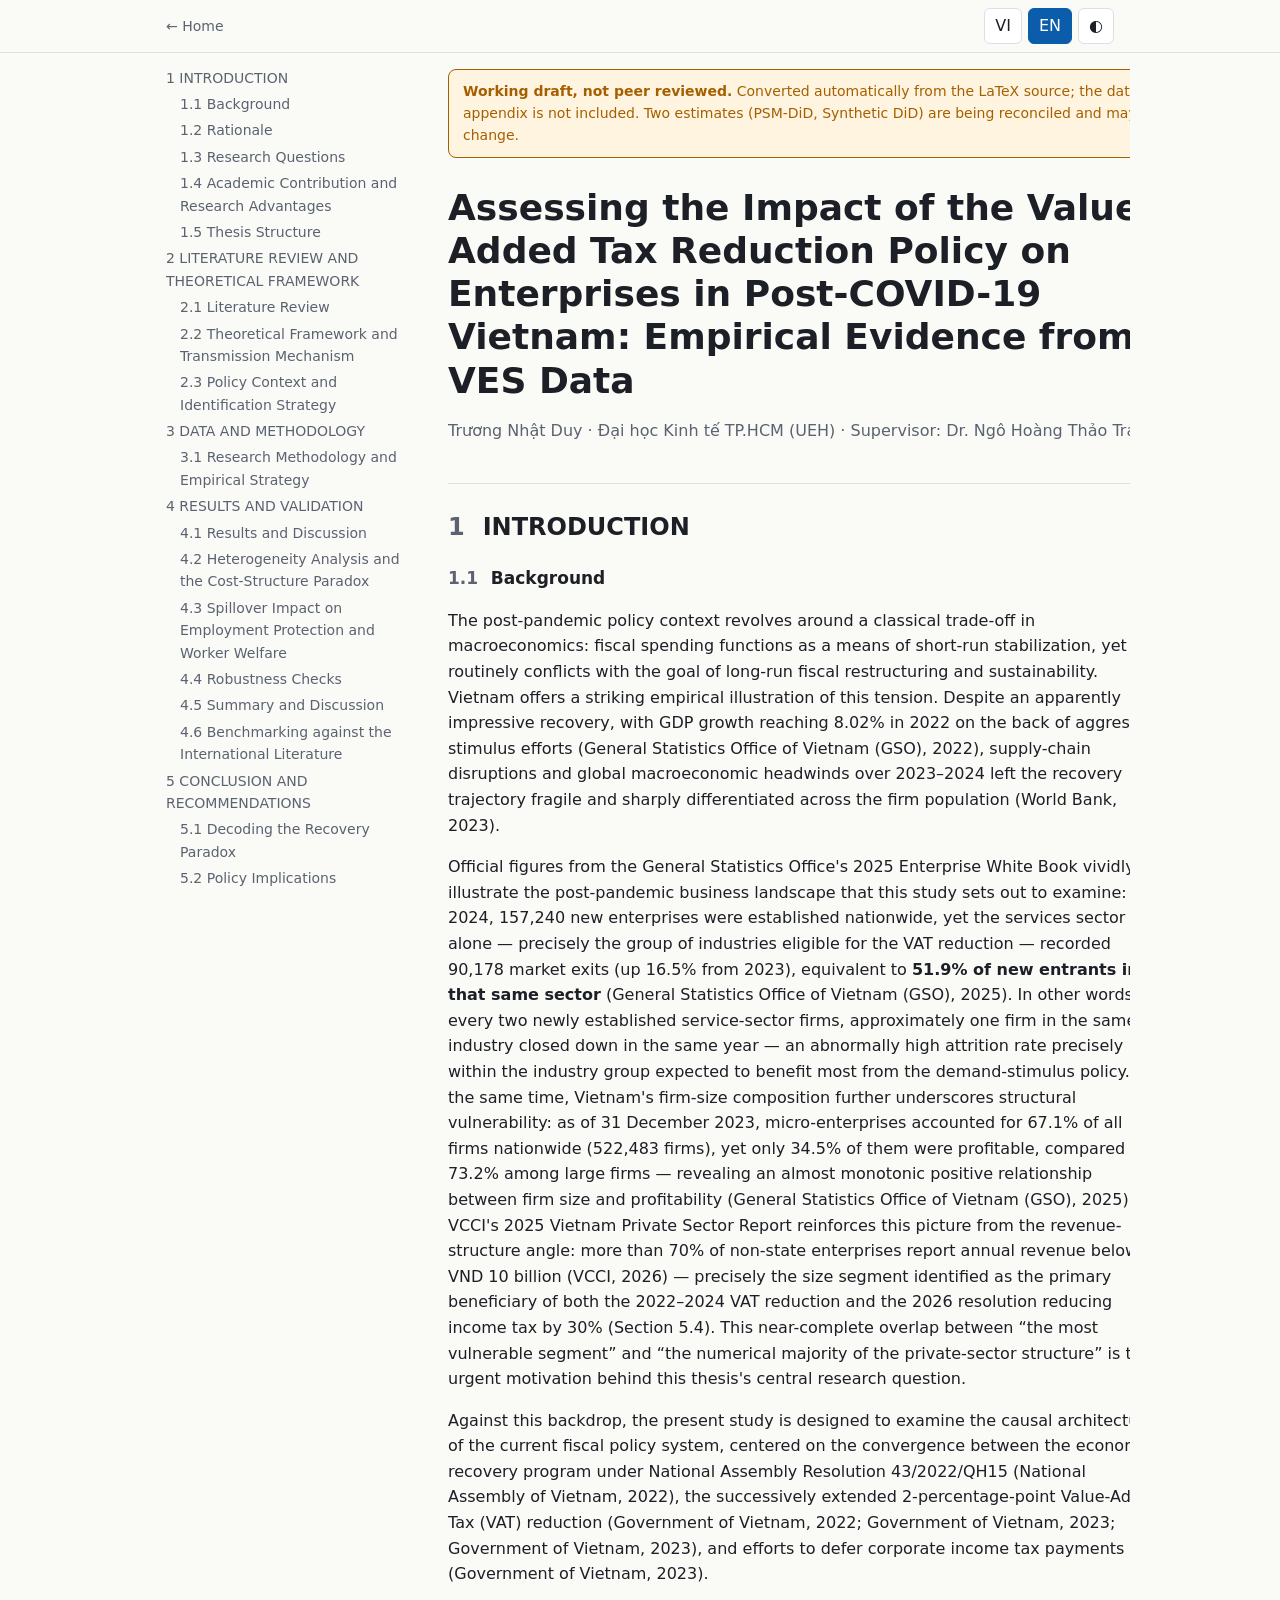
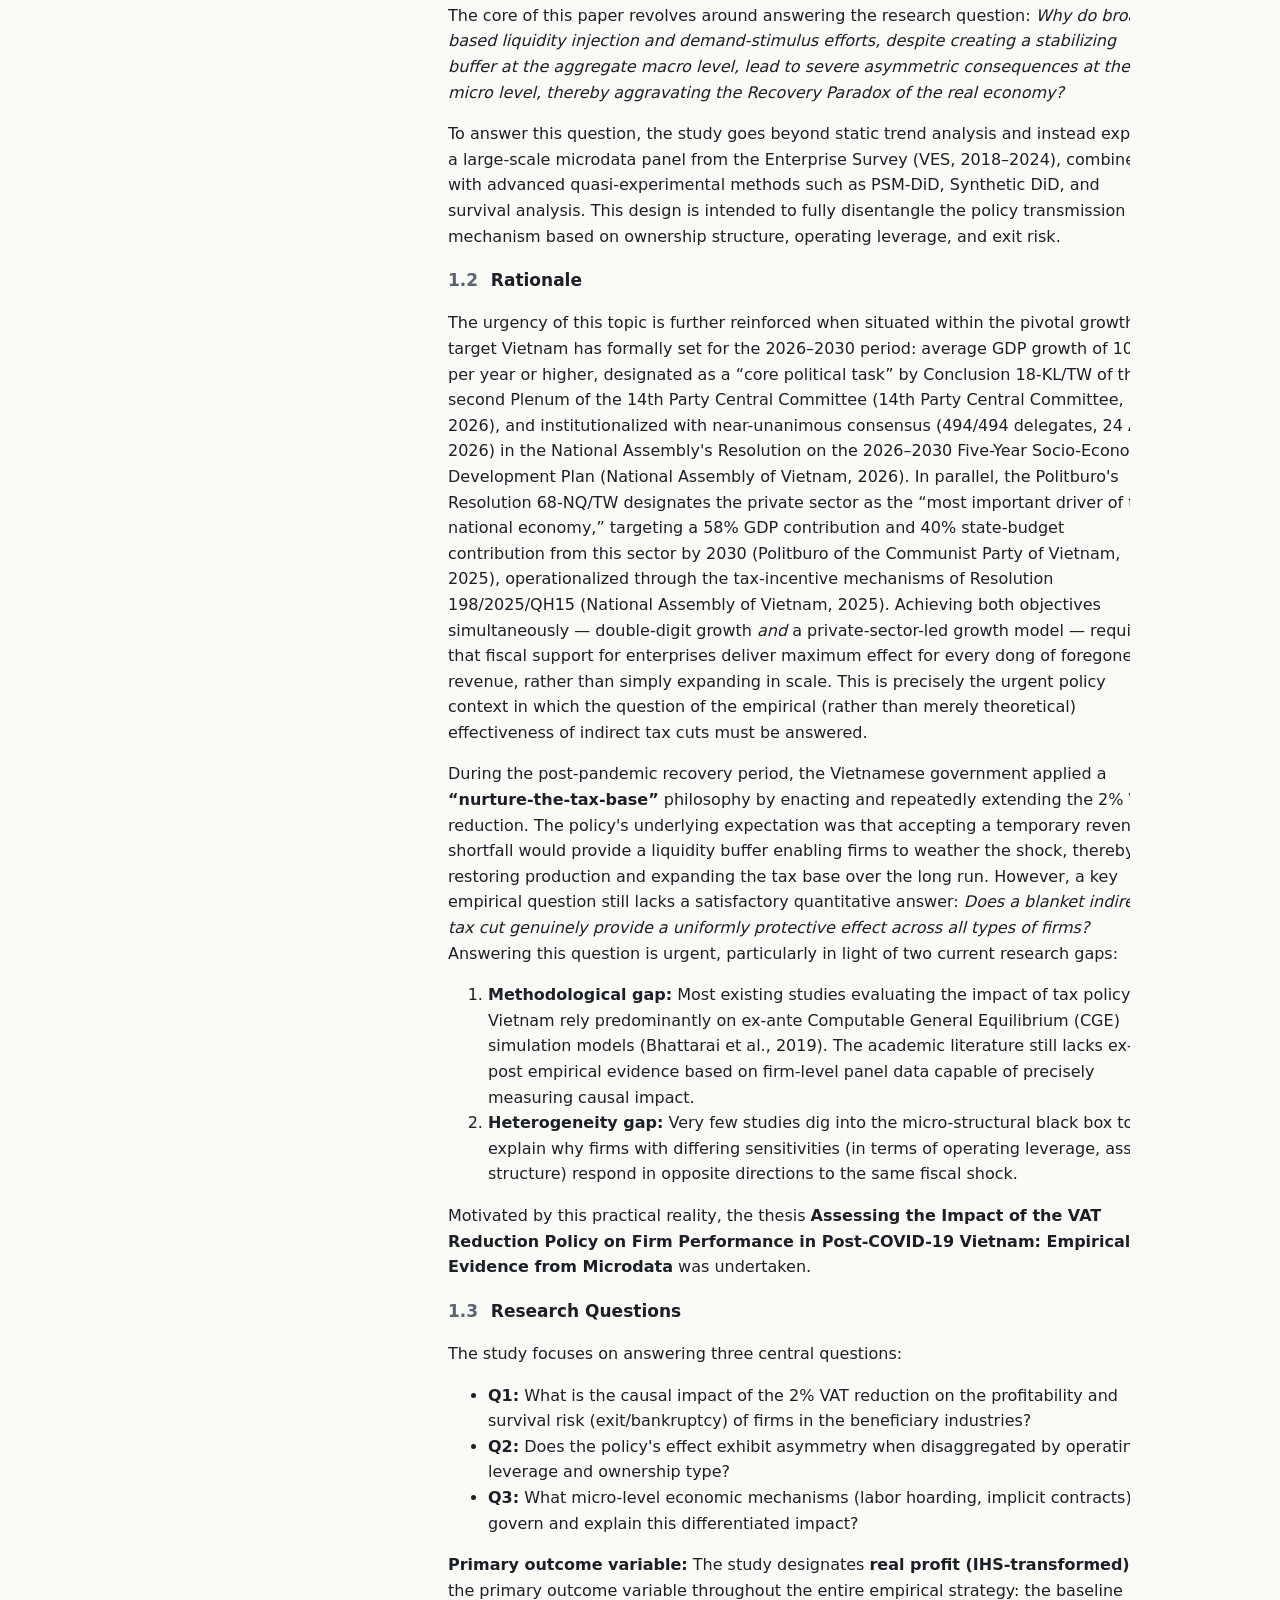
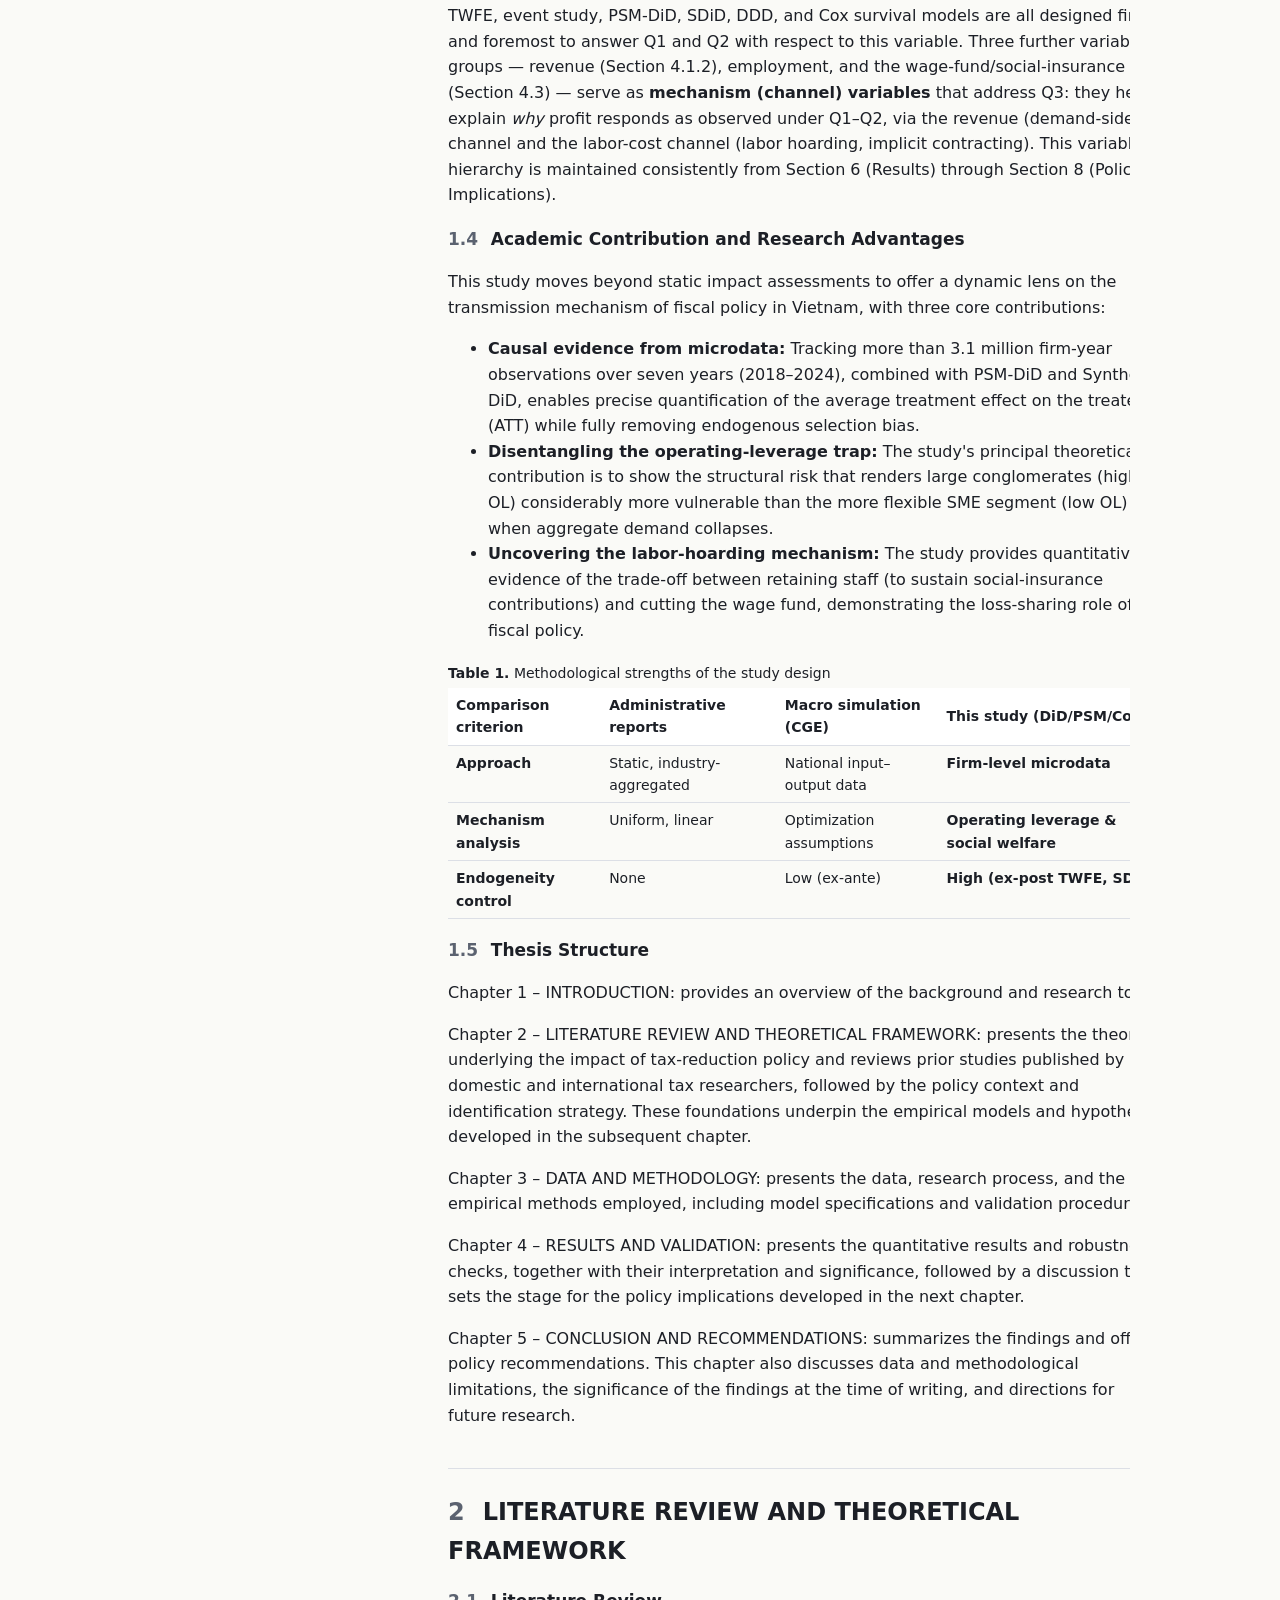
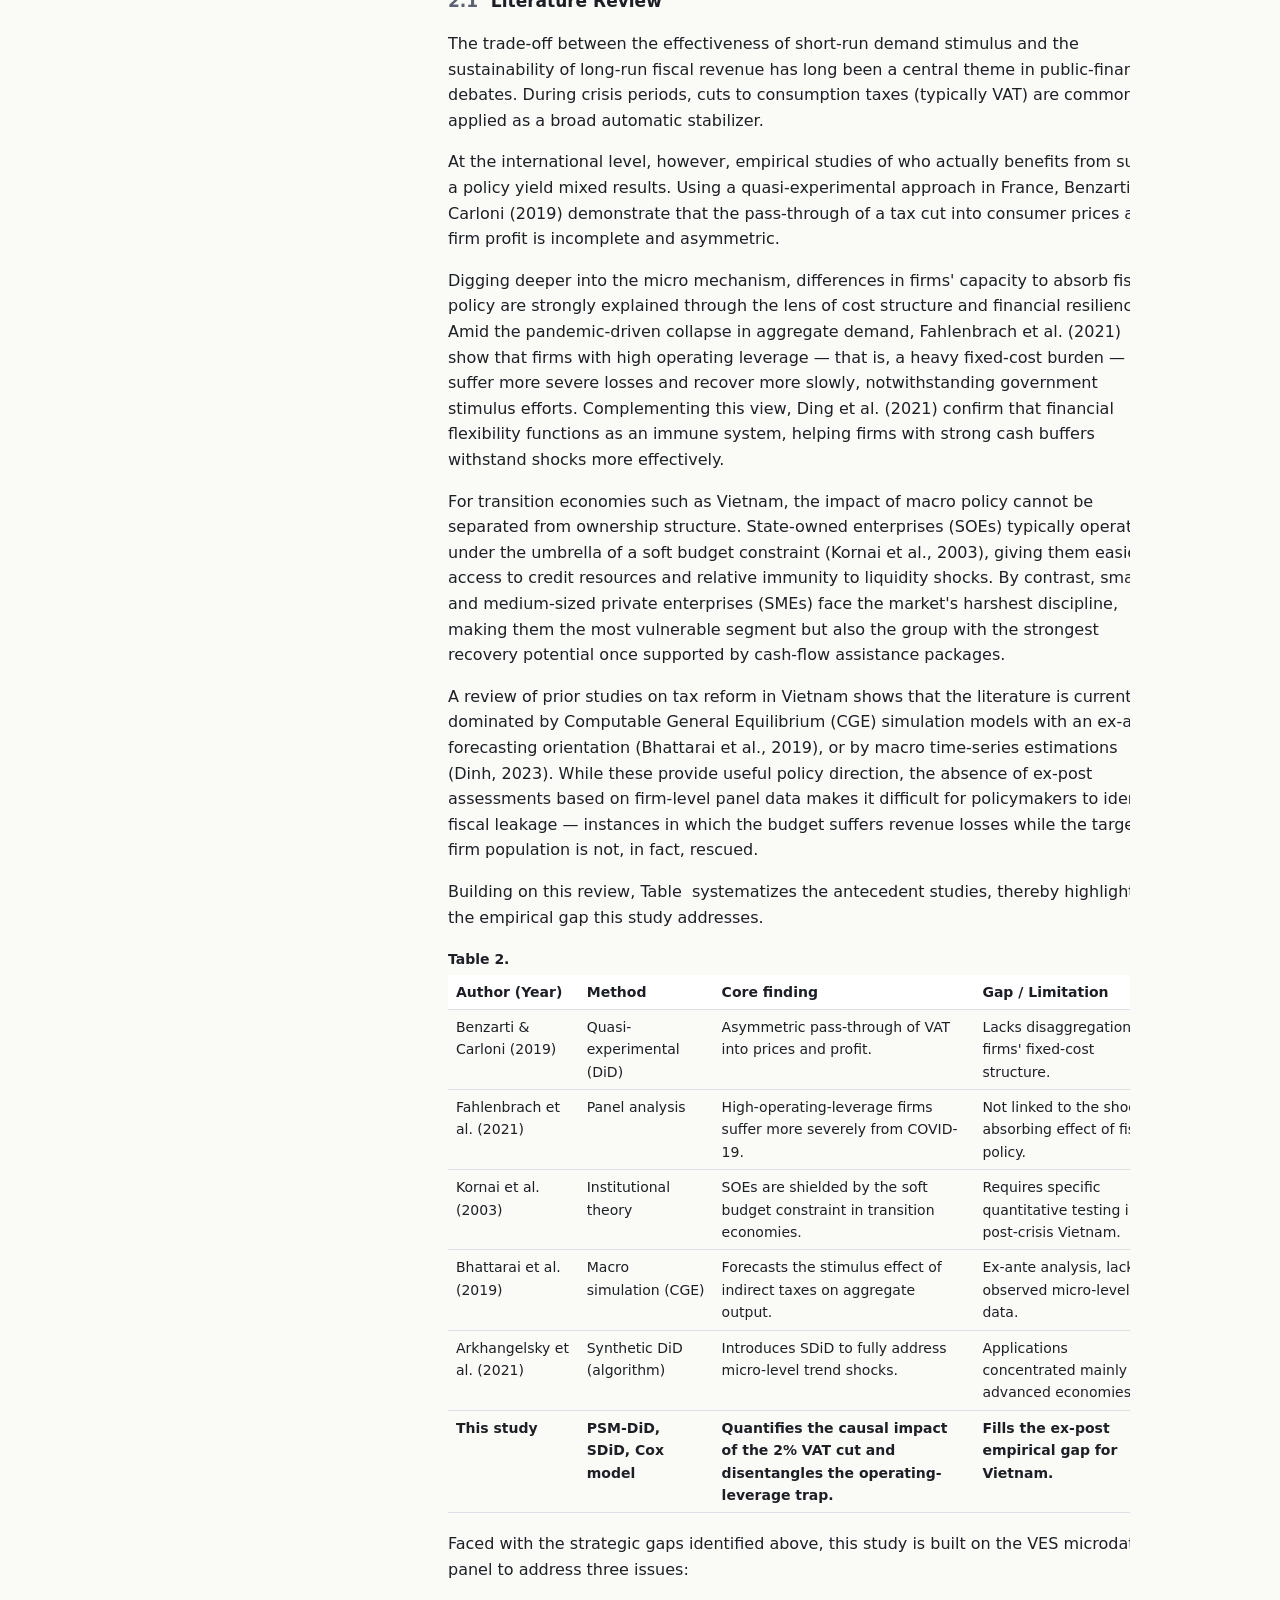
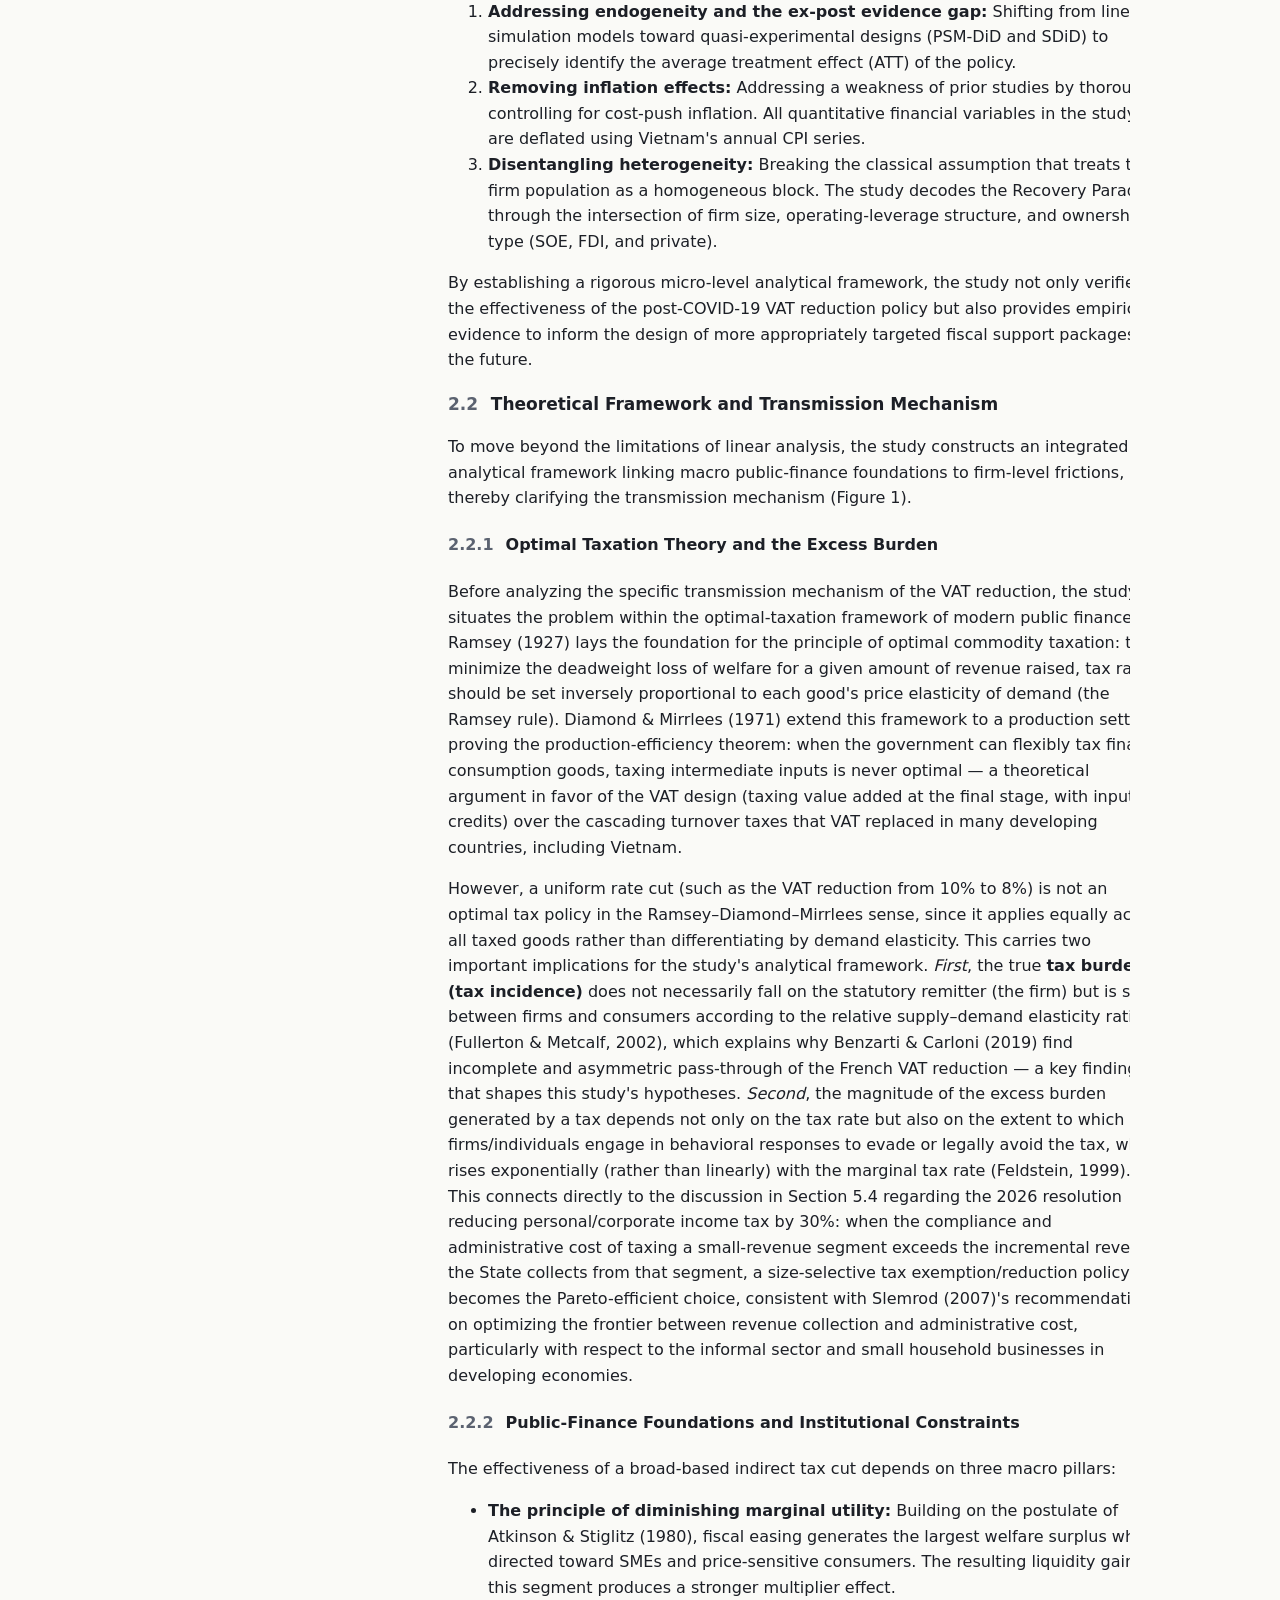
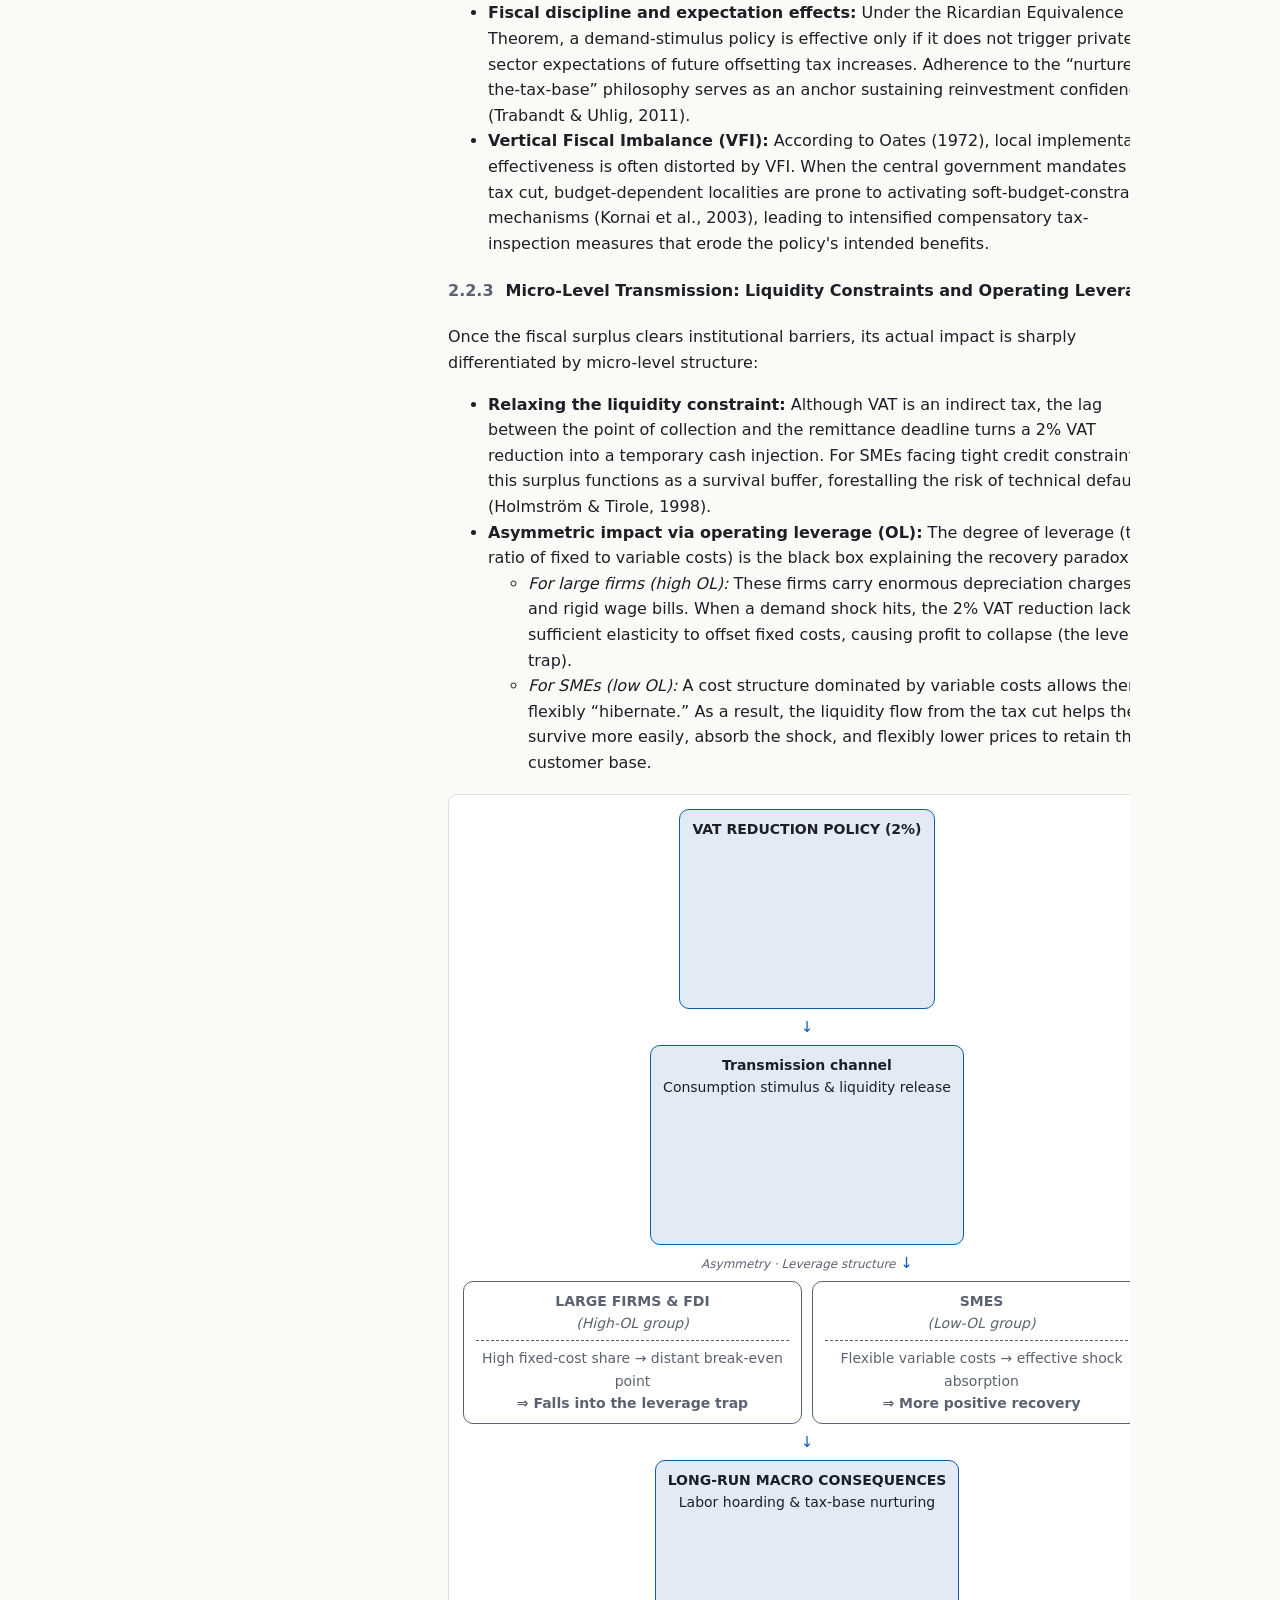
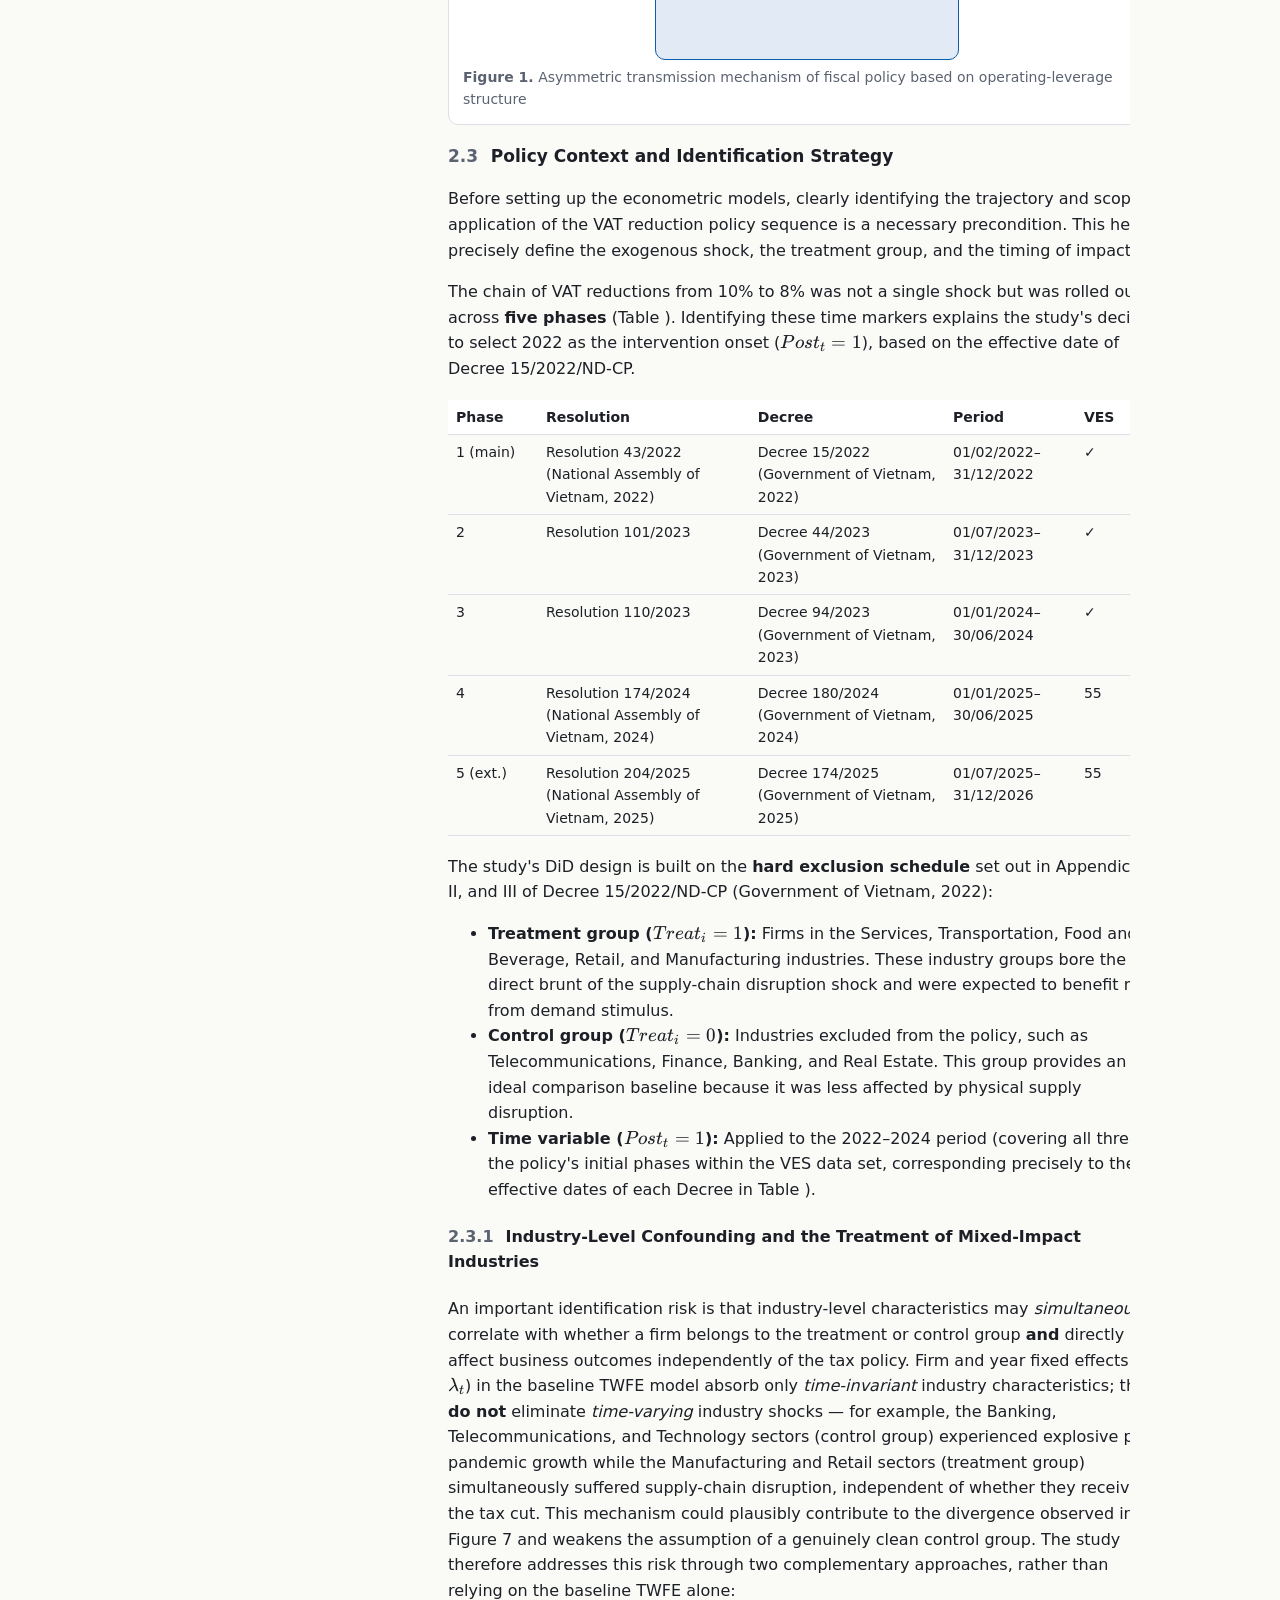
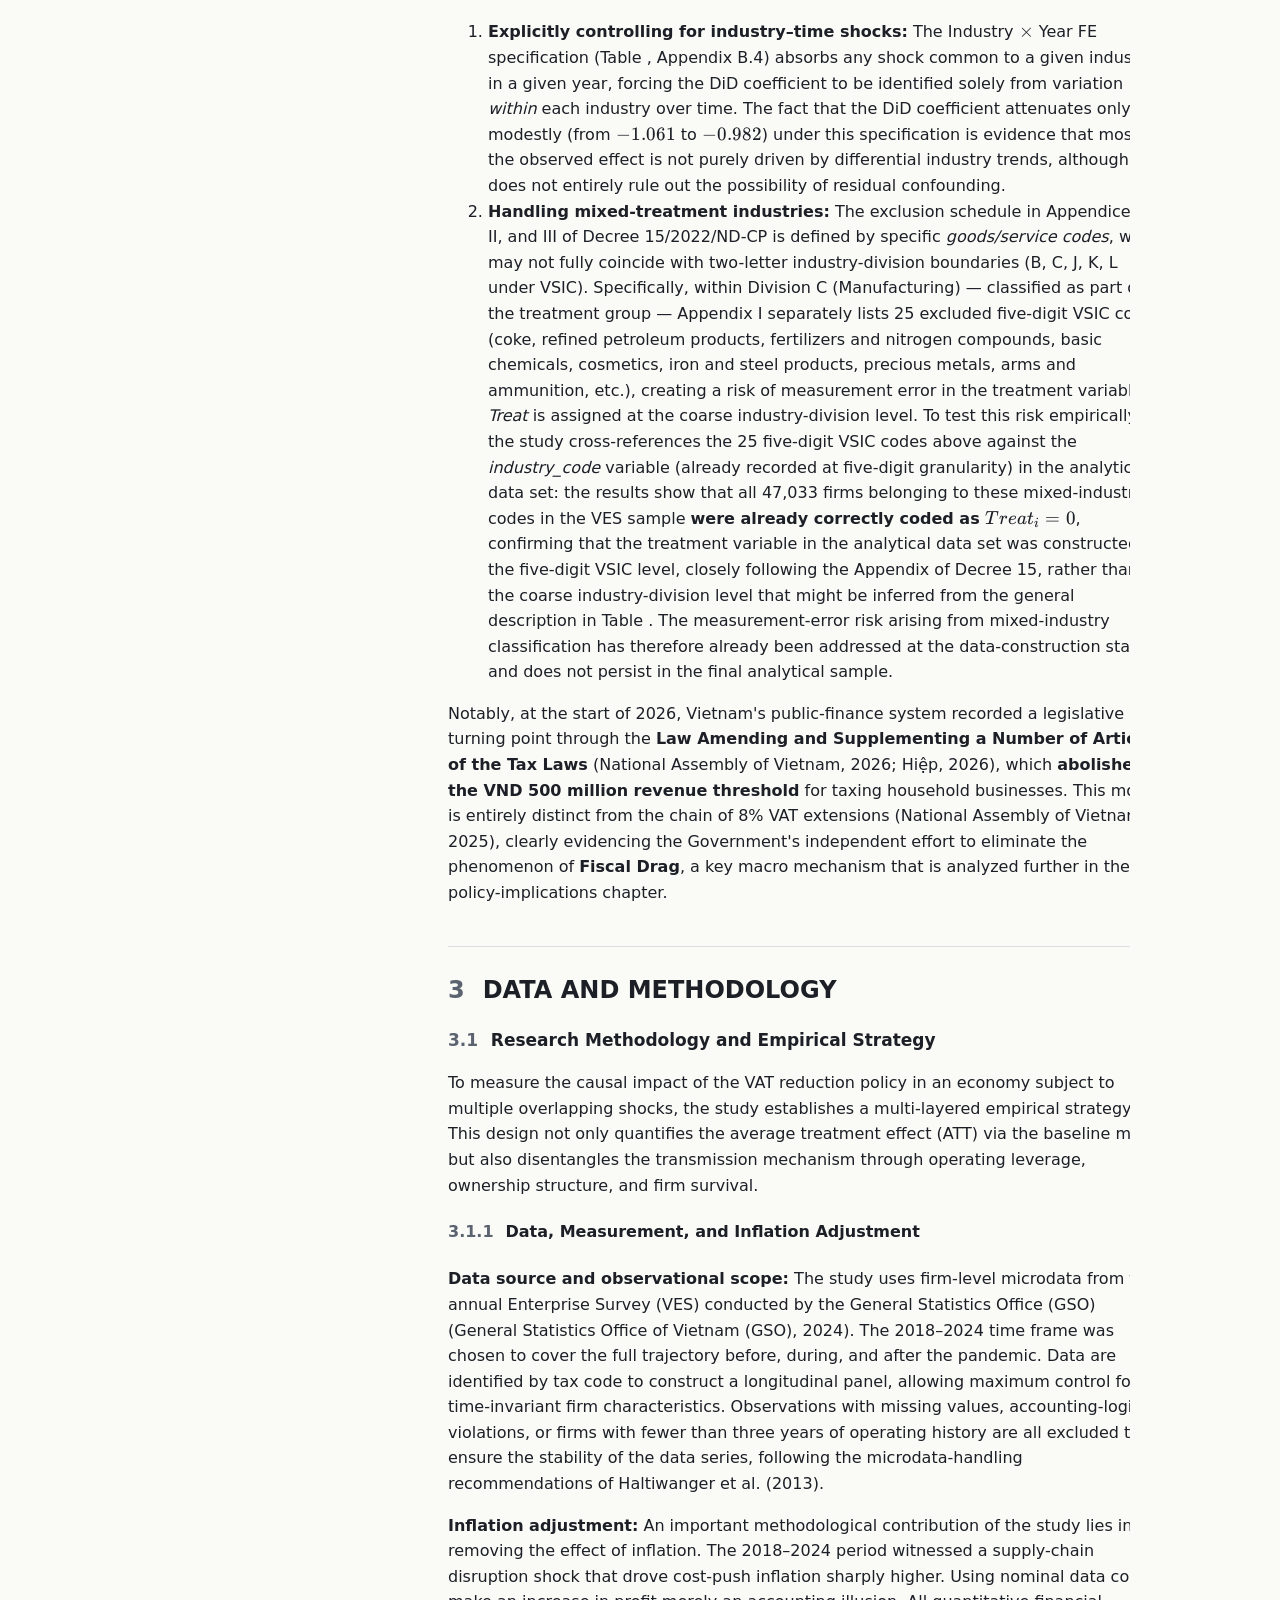
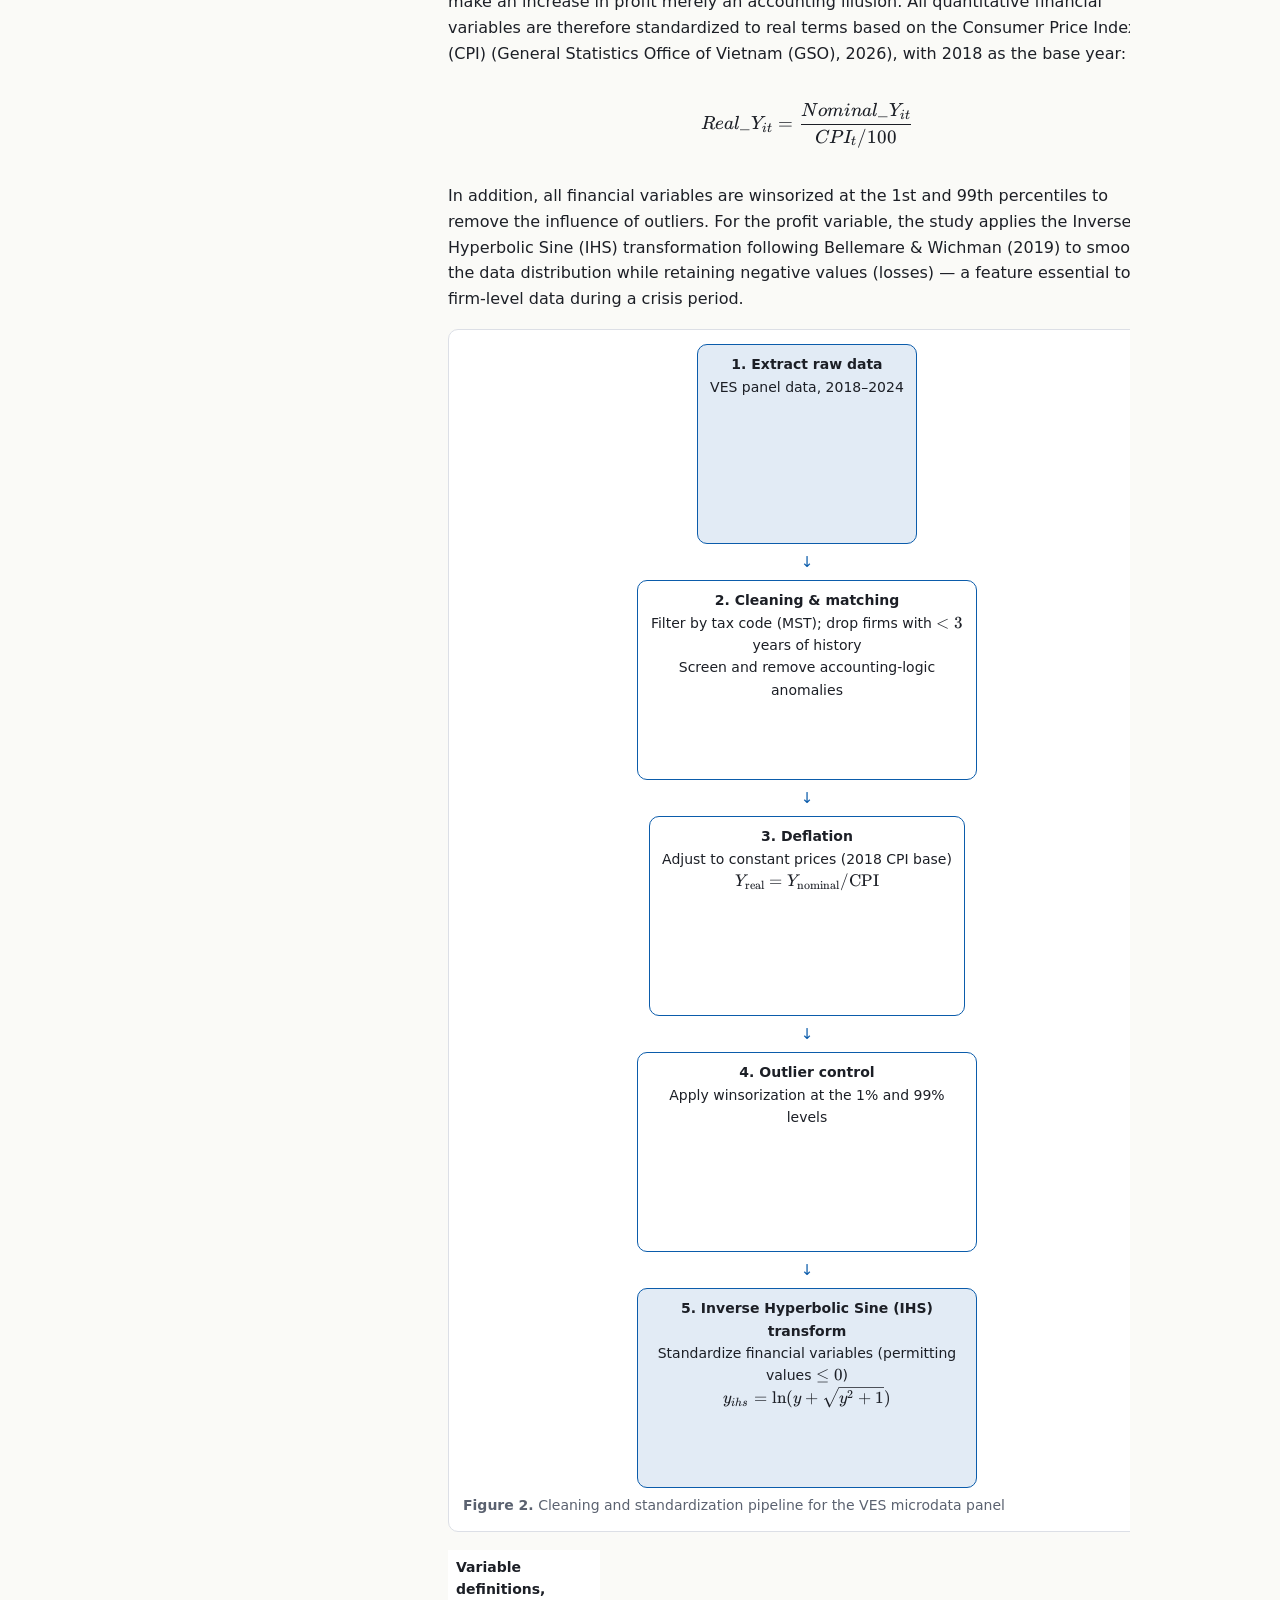
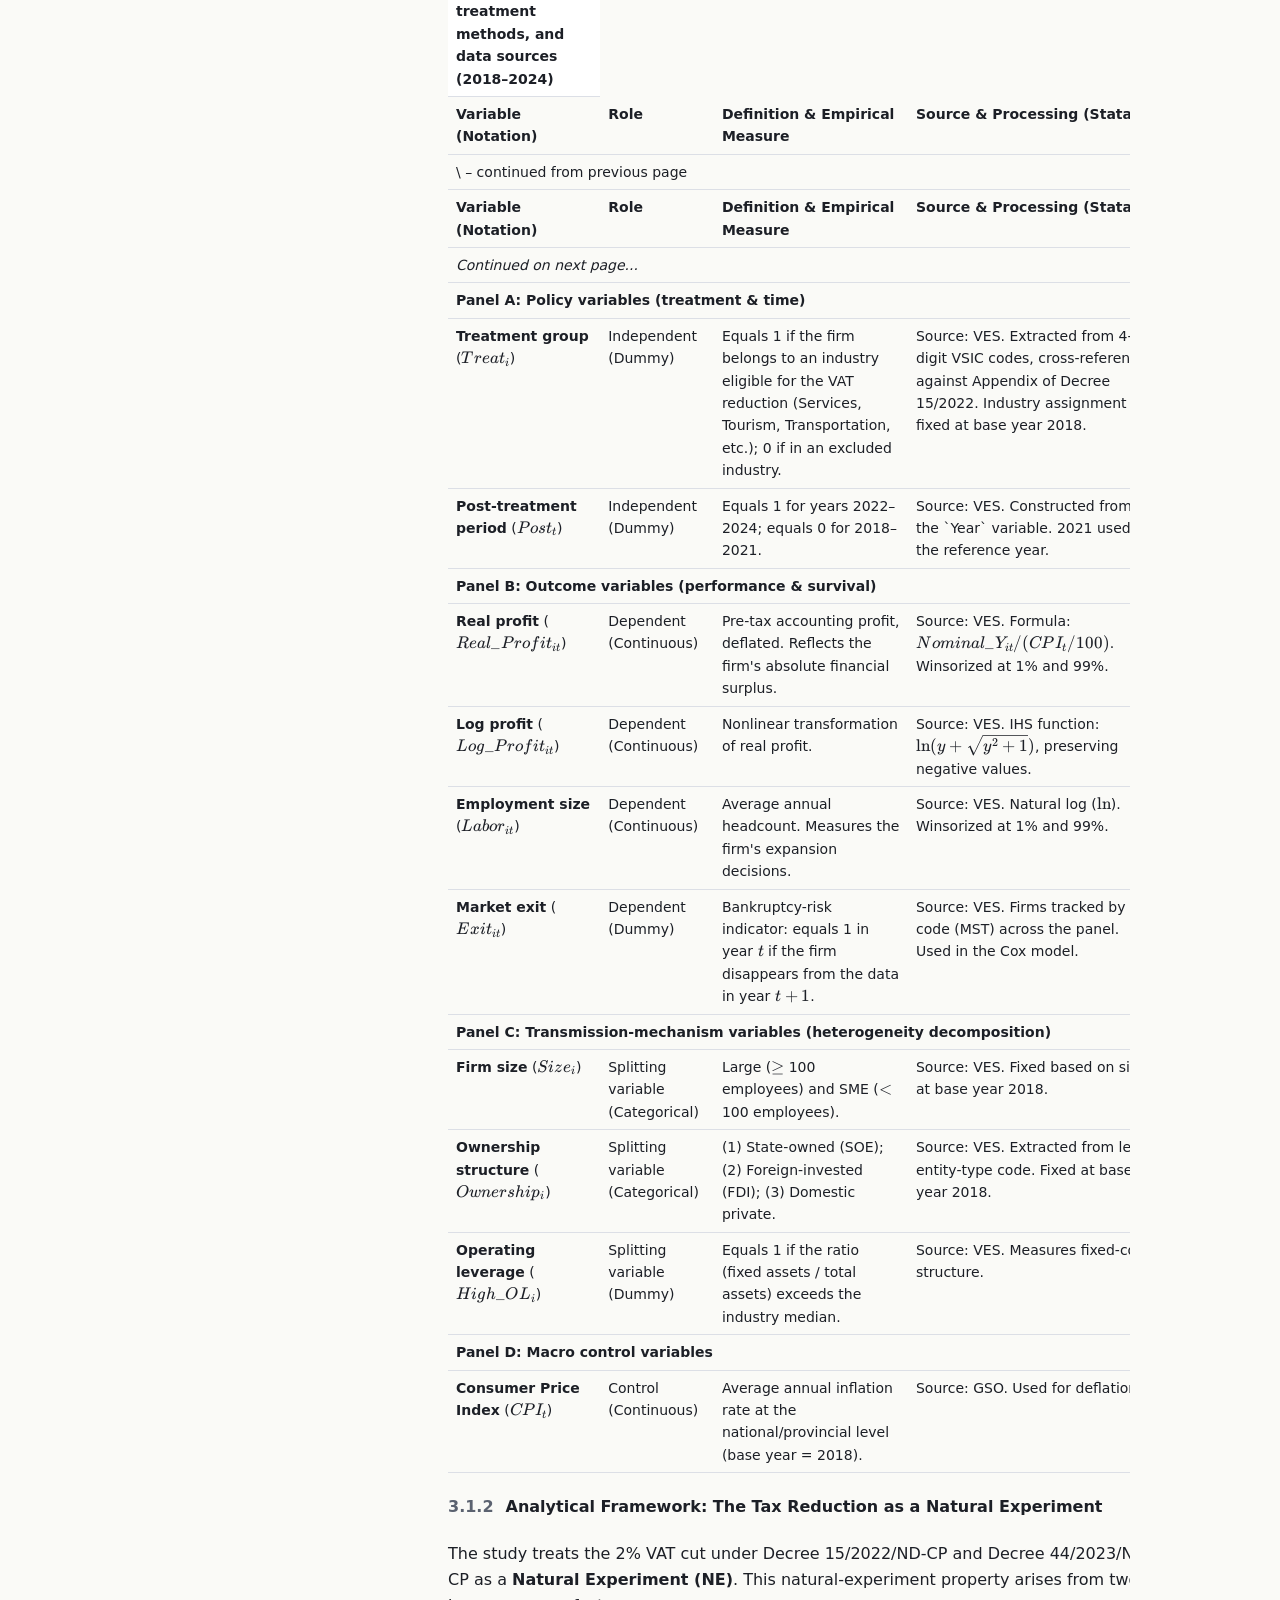
==== commit 7b5d35f3: "Redraw TikZ and schematic figures as HTML/SVG on the thesis page Co-Authored-By: Claude Sonnet 5.5 <" ====
--- a/thesis.html
+++ b/thesis.html
@@ -5,8 +5,8 @@
 <meta name="viewport" content="width=device-width,initial-scale=1">
 <title>Toàn văn luận văn | Full text</title>
 <meta name="description" content="Toàn văn luận văn (bản nháp): tác động của chính sách giảm thuế GTGT tới doanh nghiệp hậu Covid-19, dữ liệu VES.">
-<link rel="stylesheet" href="vendor/katex/katex.min.css?v=1108115000">
-<link rel="stylesheet" href="style.css?v=1108115000">
+<link rel="stylesheet" href="vendor/katex/katex.min.css?v=1108122000">
+<link rel="stylesheet" href="style.css?v=1108122000">
 </head>
 <body>
 <div id="prog"></div>
@@ -111,6 +111,7 @@
 <li><em>Đối với khối SMEs (Low OL):</em> Cấu trúc biến phí cao giúp họ linh hoạt ngủ đông. Nhờ đó, dòng thanh khoản từ thuế giúp họ dễ dàng tồn tại, hấp thụ sốc và linh hoạt giảm giá để giữ tệp khách hàng.</li>
 </ul>
 </ul>
+<figure id="vi-fig1" class="diag"><div class="fd"><div class="fd-box main"><strong>CHÍNH SÁCH GIẢM THUẾ GTGT (2%)</strong></div><div class="fd-arrow"><span>↓</span></div><div class="fd-box main"><strong>Kênh truyền dẫn</strong><br>Kích cầu tiêu dùng &amp; Giải phóng thanh khoản</div><div class="fd-arrow"><em>Bất đối xứng · Cấu trúc đòn bẩy</em> <span>↓</span></div><div class="fd-row"><div class="fd-box sub"><strong>DOANH NGHIỆP LỚN &amp; FDI</strong><br><em>(Nhóm High OL)</em><hr>Định phí chiếm tỷ trọng cao → Điểm hòa vốn xa<br><strong>⇒ Rơi vào Bẫy Đòn bẩy</strong></div><div class="fd-box sub"><strong>DOANH NGHIỆP VỪA &amp; NHỎ</strong><br><em>(Nhóm Low OL)</em><hr>Biến phí linh hoạt → Hấp thụ sốc tốt<br><strong>⇒ Phục hồi tích cực hơn</strong></div></div><div class="fd-arrow"><span>↓</span></div><div class="fd-box main"><strong>HỆ QUẢ VĨ MÔ DÀI HẠN</strong><br>Tích trữ lao động &amp; Nuôi dưỡng nguồn thu</div></div><figcaption><strong>Hình 1.</strong> Sơ đồ cơ chế truyền dẫn bất đối xứng của chính sách tài khóa dựa trên cấu trúc đòn bẩy hoạt động</figcaption></figure>
 <h3 id="vi-s2-3"><span class="sn">2.3</span> Bối cảnh chính sách và chiến lược nhận diện</h3>
 <p>Trước khi đi sâu vào thiết lập các mô hình kinh tế lượng, việc nhận diện rõ quỹ đạo và phạm vi áp dụng của chuỗi chính sách giảm thuế GTGT là tiền đề bắt buộc. Điều này giúp định hình chính xác cú sốc ngoại sinh, nhóm can thiệp và thời điểm phát sinh tác động.</p>
 <p>Chuỗi Chính sách giảm thuế GTGT từ 10% xuống 8% không phải là một cú sốc đơn lẻ, mà được triển khai xuyên suốt qua <strong>5 giai đoạn</strong> (Bảng ). Việc nhận diện các mốc thời gian này giải thích quyết định của nghiên cứu khi lựa chọn năm 2022 làm mốc khởi đầu can thiệp (<span class="m">$Post_t=1$</span>), xuất phát từ hiệu lực của Nghị định 15/2022/NĐ-CP.</p>
@@ -143,6 +144,7 @@
 <p><strong>Hiệu chỉnh lạm phát:</strong> Đóng góp phương pháp luận quan trọng của nghiên cứu nằm ở việc loại bỏ lạm phát. Giai đoạn 2018–2024 chứng kiến cú sốc đứt gãy chuỗi cung ứng, đẩy lạm phát chi phí đẩy lên cao. Nếu sử dụng dữ liệu danh nghĩa, sự gia tăng lợi nhuận có thể chỉ là ảo ảnh kế toán. Do đó, toàn bộ biến tài chính định lượng được chuẩn hóa về giá trị thực dựa trên Chỉ số Giá tiêu dùng (CPI) (Tổng cục Thống kê (GSO), 2026) với năm cơ sở 2018:</p>
 <div class="math">$$Real\_Y_{it}=\frac{Nominal\_Y_{it}}{CPI_t/100}$$</div>
 <p>Ngoài ra, các biến tài chính đều được cắt ngọn (Winsorized) tại phân vị 1% và 99% để loại trừ tác động của các giá trị ngoại lai. Đối với biến Lợi nhuận, nghiên cứu áp dụng phép biến đổi Inverse Hyperbolic Sine (IHS) theo Bellemare &amp; Wichman (2019) để làm trơn phân phối dữ liệu nhưng vẫn giữ lại được các giá trị âm (thua lỗ), một đặc tính sống còn của dữ liệu doanh nghiệp trong giai đoạn khủng hoảng.</p>
+<figure id="vi-fig2" class="diag"><div class="fd"><div class="fd-box main"><strong>1. Trích xuất Dữ liệu Gốc</strong><br>Dữ liệu mảng (Panel Data) VES giai đoạn 2018–2024</div><div class="fd-arrow"><span>↓</span></div><div class="fd-box "><strong>2. Làm sạch &amp; Khớp nối (Matching)</strong><br>Lọc Mã số thuế (MST), loại bỏ DN có tuổi đời $&lt; 3$ năm<br>Rà soát và loại trừ các bất thường logic kế toán</div><div class="fd-arrow"><span>↓</span></div><div class="fd-box "><strong>3. Khử lạm phát (Deflation)</strong><br>Hiệu chỉnh về mốc giá cố định (Dựa trên CPI 2018)<br>$Y_{\text{real}} = Y_{\text{nominal}} / \text{CPI}$</div><div class="fd-arrow"><span>↓</span></div><div class="fd-box "><strong>4. Kiểm soát Ngoại lai (Outliers)</strong><br>Áp dụng kỹ thuật Winsorization tại mức 1% và 99%</div><div class="fd-arrow"><span>↓</span></div><div class="fd-box main"><strong>5. Biến đổi Inverse Hyperbolic Sine (IHS)</strong><br>Chuẩn hóa các biến tài chính (cho phép giữ giá trị $\le 0$)<br>$y_{ihs} = \ln(y+\sqrt{y^2+1})$</div></div><figcaption><strong>Hình 2.</strong> Quy trình chuẩn hóa và xử lý bộ dữ liệu vi mô VES</figcaption></figure>
 <div class="tblwrap"><div class="scroll"><table class="data">
 <tr><th>Định nghĩa, phương pháp xử lý và nguồn dữ liệu của các biến (Giai đoạn 2018–2024)</th></tr>
 <tr><td><strong>Tên biến (Ký hiệu)</strong></td><td><strong>Vai trò</strong></td><td><strong>Định nghĩa &amp; Thước đo thực nghiệm</strong></td><td><strong>Nguồn &amp; Kỹ thuật xử lý (Stata)</strong></td></tr>
@@ -169,6 +171,7 @@
 <p>(i) Cú sốc chính sách được ban hành đột ngột nhằm ứng phó với đại dịch, và</p>
 <p>(ii) Ranh giới giữa nhóm được thụ hưởng (Treated) và nhóm loại trừ (Control) được phân định cứng nhắc dựa trên mã ngành kinh tế (VSIC), thay vì dựa trên năng lực hay lựa chọn chủ quan của doanh nghiệp theo (Khandker et al., 2010).</p>
 <p>Thiết kế này cho phép nghiên cứu sử dụng khung phân tích chính sách để bóc tách tác động thuần túy, loại bỏ các yếu tố gây nhiễu từ xu hướng phục hồi chung của thị trường.</p>
+<figure id="vi-fig3" class="diag"><div class="fd"><div class="fd-row nowrap"><div class="fd-box "><strong>Đầu vào Chính sách</strong><br>Giảm 2% VAT (Nghị định 15, 44)<div class="fd-note">Cú sốc ngoại sinh</div></div><span class="fd-h">→</span><div class="fd-box "><strong>Cơ chế Truyền dẫn</strong><br>(1) Giảm chi phí đầu vào<br>(2) Kích cầu tiêu dùng</div><span class="fd-h">→</span><div class="fd-box "><strong>Phản ứng Doanh nghiệp</strong><br>Tối ưu hóa thanh khoản &amp; Điều chỉnh sản lượng</div><span class="fd-h">→</span><div class="fd-box "><strong>Kết quả (Outcomes)</strong><br>Lợi nhuận thực<br>Quy mô lao động<br><strong>Xác suất sinh tồn</strong><div class="fd-note">Đo lường bằng DiD &amp; Cox</div></div></div><div class="fd-arrow"><em>tác động lên cơ chế và phản ứng</em><span>↑</span></div><div class="fd-box warn"><strong>Biến điều tiết</strong><br>Đòn bẩy hoạt động<br>Cấu trúc sở hữu</div></div><figcaption><strong>Hình 3.</strong> Khung phân tích cơ chế tác động của chính sách giảm thuế GTGT</figcaption></figure>
 <p>Sơ đồ Hình 3 mô tả logic thực nghiệm của nghiên cứu. Chính sách tác động thông qua hai kênh chính:</p>
 <p>(1) <em>Phía cung:</em> Giảm gánh nặng định phí ngắn hạn và cải thiện dòng tiền;</p>
 <p>(2) <em>Phía cầu:</em> Hạ giá thành sản phẩm giúp kích cầu tiêu dùng.</p>
@@ -183,9 +186,12 @@
 <p>Để đánh giá thặng dư chính sách trung bình (ATT), nghiên cứu ứng dụng mô hình Khác biệt trong Khác biệt kết hợp Hiệu ứng cố định hai chiều (TWFE - Two-Way Fixed Effects). Việc sử dụng TWFE giúp hấp thụ triệt để các đặc điểm bất biến theo thời gian của doanh nghiệp và các cú sốc vĩ mô chung. Phương trình được thiết lập:</p>
 <div class="math">$$Y^*_{it}=\alpha+\beta(Treat_i\times Post_t)+\mu_i+\lambda_t+\epsilon_{it}$$</div>
 <p>Trong đó, <span class="m">$Y^*_{it}$</span> là biến kết quả đã khử lạm phát; <span class="m">$\mu_i$</span> và <span class="m">$\lambda_t$</span> lần lượt là hiệu ứng cố định cấp doanh nghiệp và cấp thời gian. Mọi sai số ngẫu nhiên <span class="m">$\epsilon_{it}$</span> đều được hiệu chỉnh cụm theo theo Mã ngành kinh tế nhằm khắc phục hiện tượng tự tương quan không gian trong dữ liệu mảng, tuân thủ chặt chẽ hướng dẫn của Cameron &amp; Miller (2015).</p>
+<figure id="vi-fig4" class="diag"><svg class="sv" viewBox="0 0 640 340" role="img" aria-label="DiD"><line class="ax" x1="80" y1="290" x2="560" y2="290"/><line class="ax" x1="80" y1="30" x2="80" y2="290"/><line class="vl" x1="315" y1="40" x2="315" y2="290"/><polyline class="l-ctrl" points="130,188 500,154"/><polyline class="l-trt" points="130,222 500,216"/><polyline class="l-cf" points="130,222 500,188"/><line class="eff" x1="512" y1="188" x2="512" y2="216"/><text x="520.0" y="205.8" text-anchor="start" class="b">ATT</text><text x="130.0" y="312.0" text-anchor="middle" class="">Trước chính sách</text><text x="500.0" y="312.0" text-anchor="middle" class="">Sau chính sách</text><text x="315.0" y="34.0" text-anchor="middle" class="">Chính sách</text><text x="122.0" y="192.0" text-anchor="end" class="">Đối chứng</text><text x="122.0" y="226.5" text-anchor="end" class="">Can thiệp</text><text x="494.0" y="180.0" text-anchor="end" class="sm">Phản thực tế (song song)</text><text x="320.0" y="330.0" text-anchor="middle" class="sm">Minh họa khái niệm DiD (không phải dữ liệu)</text></svg><figcaption><strong>Hình 4.</strong> Minh họa giả định xu hướng song song và tác động của chính sách (DiD) Nguồn: Handbook on Impact Evaluation: Quantitative Methods and Practices theo Khandker et al. (2010)</figcaption></figure>
 <h4 id="vi-s3-1-4"><span class="sn">3.1.4</span> Bóc tách Cơ chế truyền dẫn</h4>
 <p>Thay vì dừng ở hiệu ứng trung bình tĩnh (ATT), nghiên cứu ứng dụng cấu trúc Khác biệt trong Khác biệt Kép (Triple-Differences - DDD) và Phân tích sinh tồn để định lượng các cơ chế truyền dẫn, qua đó giải mã những nghịch lý phục hồi vi mô.</p>
+<figure id="vi-fig5" class="diag"><div class="fd"><div class="fd-box main"><strong>Toàn bộ mẫu</strong></div><div class="fd-arrow"><span>↓</span></div><div class="fd-row"><div class="fd-box warn">Nhóm Giảm Thuế<br>(Treat = 1)</div><div class="fd-box ">Nhóm Đối chứng<br>(Treat = 0)</div></div><div class="fd-arrow"><em>Hiệu ứng DDD</em> <span>↓</span></div><div class="fd-row"><div class="fd-box bad"><strong>Đòn bẩy HĐ Cao</strong><br>(High OL)</div><div class="fd-box good"><strong>Đòn bẩy HĐ Thấp</strong><br>(Low OL)</div></div><div class="fd-note">(chỉ nhóm Treat = 1 được tách tiếp theo đòn bẩy hoạt động)</div></div><figcaption><strong>Hình 5.</strong> Cấu trúc phân rã tác động theo đặc điểm doanh nghiệp (DDD)</figcaption></figure>
 <p>Mặc dù phương pháp DiD truyền thống giúp kiểm soát các yếu tố không đổi theo thời gian, ước lượng này vẫn có nguy cơ bị nhiễu bởi các đặc tính nội sinh thay đổi theo thời gian của doanh nghiệp. Để khắc phục hạn chế này, thiết kế DDD được áp dụng bằng cách bổ sung thêm chiều phân rã thứ ba là cấu trúc Đòn bẩy hoạt động (OL).</p>
+<figure id="vi-fig6" class="diag"><svg class="sv" viewBox="0 0 640 345" role="img" aria-label="DDD"><line class="ax" x1="30" y1="260" x2="280" y2="260"/><polyline class="l-ctrl" points="70,170 240,150"/><polyline class="l-trt" points="70,190 240,210"/><text x="155.0" y="60.0" text-anchor="middle" class="b">Đòn bẩy HĐ Cao (High OL)</text><text x="70.0" y="278.0" text-anchor="middle" class="">Trước</text><text x="240.0" y="278.0" text-anchor="middle" class="">Sau</text><line class="ax" x1="330" y1="260" x2="580" y2="260"/><polyline class="l-ctrl" points="370,170 540,150"/><polyline class="l-trt" points="370,190 540,174"/><text x="455.0" y="60.0" text-anchor="middle" class="b">Đòn bẩy HĐ Thấp (Low OL)</text><text x="370.0" y="278.0" text-anchor="middle" class="">Trước</text><text x="540.0" y="278.0" text-anchor="middle" class="">Sau</text><text x="320.0" y="310.0" text-anchor="middle" class="b">DDD = DiD(High OL) − DiD(Low OL)</text><text x="320.0" y="332.0" text-anchor="middle" class="sm">Minh họa khái niệm, không phải dữ liệu · xanh: đối chứng, đỏ: can thiệp</text></svg><figcaption><strong>Hình 6.</strong> Ước lượng DDD</figcaption></figure>
 <p>Thay vì chỉ so sánh sự khác biệt giữa nhóm Can thiệp và Đối chứng trước/sau chính sách, DDD tiến hành so sánh sự khác biệt của sự khác biệt đó giữa hai nhóm doanh nghiệp có cấu trúc định phí khác nhau (High OL so với Low OL) ngay bên trong nhóm được giảm thuế. Thiết kế này giúp hấp thụ và loại bỏ hoàn toàn các cú sốc vĩ mô hoặc các xu hướng biến động tiềm ẩn (ví dụ: thay đổi trong xu hướng tiêu dùng chung) tác động không đồng đều lên các nhóm doanh nghiệp. Qua đó, ước lượng DDD cung cấp một bằng chứng nhân quả vững hơn và làm giảm thiểu sự phụ thuộc vào giả định xu hướng song song khắt khe của DiD truyền thống.</p>
 <h4 id="vi-s3-1-5"><span class="sn">3.1.5</span> Đòn bẩy hoạt động (Quy mô doanh nghiệp và Cấu trúc chi phí):</h4>
 <p>Sự khác biệt về cấu trúc chi phí tạo ra năng lực hấp thụ chính sách khác nhau. Để kiểm định giả thuyết về rào cản của Đòn bẩy hoạt động (Operating Leverage - OL), nghiên cứu sử dụng tỷ lệ Tài sản cố định trên Tổng tài sản như một biến đại diện (proxy). Biến giả <span class="m">$High\_OL_i$</span> nhận giá trị 1 nếu tỷ lệ OL của doanh nghiệp vượt mức trung vị của ngành. Mô hình DDD được thiết lập:</p>
@@ -241,6 +247,7 @@
 <p>Điều này không nhất thiết ám chỉ chính sách giảm VAT làm doanh nghiệp suy yếu, mà nó phản ánh một thực tế vĩ mô khốc liệt: Nhóm được can thiệp (Sản xuất, Bán lẻ, Dịch vụ) đã hứng chịu cú sốc đứt gãy chuỗi cung ứng và lạm phát chi phí đẩy trong giai đoạn 2022-2024 quá lớn, khiến mức giảm 2% VAT trở nên quá mỏng để bù đắp. Trong khi đó, nhóm đối chứng (Ngân hàng, Viễn thông, Công nghệ) lại có chu kỳ tăng trưởng phi mã hậu đại dịch, tạo ra sự chênh lệch (gap) lớn về doanh thu và lợi nhuận giữa hai khu vực.</p>
 <h4 id="vi-s4-1-3"><span class="sn">4.1.3</span> Kiểm định tính hợp lệ của mô hình</h4>
 <p>Tính vững của các ước lượng trên được củng cố thông qua phân tích Sự kiện (Event Study) tại Hình 15.</p>
+<figure id="vi-fig8" class="diag"><svg class="sv" viewBox="0 0 640 372" role="img" aria-label="event study"><line class="ax" x1="80" y1="115" x2="570" y2="115"/><line class="grid" x1="80" y1="61" x2="570" y2="61"/><text x="72.0" y="64.8" text-anchor="end" class="sm">0,5</text><line class="grid" x1="80" y1="115" x2="570" y2="115"/><text x="72.0" y="118.8" text-anchor="end" class="sm">0,0</text><line class="grid" x1="80" y1="169" x2="570" y2="169"/><text x="72.0" y="172.8" text-anchor="end" class="sm">-0,5</text><line class="grid" x1="80" y1="223" x2="570" y2="223"/><text x="72.0" y="226.8" text-anchor="end" class="sm">-1,0</text><line class="grid" x1="80" y1="277" x2="570" y2="277"/><text x="72.0" y="280.8" text-anchor="end" class="sm">-1,5</text><line class="vl" x1="364" y1="40" x2="364" y2="300"/><line class="ci" x1="90" y1="135" x2="90" y2="84"/><line class="ci" x1="85" y1="135" x2="95" y2="135"/><line class="ci" x1="85" y1="84" x2="95" y2="84"/><circle class="pt" cx="90" cy="109" r="5"/><text x="90.0" y="322.0" text-anchor="middle" class="">2018</text><line class="ci" x1="168" y1="140" x2="168" y2="96"/><line class="ci" x1="163" y1="140" x2="173" y2="140"/><line class="ci" x1="163" y1="96" x2="173" y2="96"/><circle class="pt" cx="168" cy="118" r="5"/><text x="168.3" y="322.0" text-anchor="middle" class="">2019</text><line class="ci" x1="247" y1="134" x2="247" y2="92"/><line class="ci" x1="242" y1="134" x2="252" y2="134"/><line class="ci" x1="242" y1="92" x2="252" y2="92"/><circle class="pt" cx="247" cy="113" r="5"/><text x="246.7" y="322.0" text-anchor="middle" class="">2020</text><circle class="pt ref" cx="325" cy="115" r="5"/><text x="325.0" y="322.0" text-anchor="middle" class="">2021</text><line class="ci" x1="403" y1="251" x2="403" y2="162"/><line class="ci" x1="398" y1="251" x2="408" y2="251"/><line class="ci" x1="398" y1="162" x2="408" y2="162"/><circle class="pt" cx="403" cy="207" r="5"/><text x="403.3" y="322.0" text-anchor="middle" class="">2022</text><line class="ci" x1="482" y1="288" x2="482" y2="184"/><line class="ci" x1="477" y1="288" x2="487" y2="288"/><line class="ci" x1="477" y1="184" x2="487" y2="184"/><circle class="pt" cx="482" cy="236" r="5"/><text x="481.7" y="322.0" text-anchor="middle" class="">2023</text><line class="ci" x1="560" y1="269" x2="560" y2="172"/><line class="ci" x1="555" y1="269" x2="565" y2="269"/><line class="ci" x1="555" y1="172" x2="565" y2="172"/><circle class="pt" cx="560" cy="221" r="5"/><text x="560.0" y="322.0" text-anchor="middle" class="">2024</text><text x="325.0" y="102.8" text-anchor="middle" class="sm">Năm gốc</text><text x="320.0" y="346.0" text-anchor="middle" class="sm">Hệ số β_t và KTC 95% (= hệ số ± 1,96×SE)</text><text x="320.0" y="360.0" text-anchor="middle" class="sm">Vẽ lại từ bảng phụ lục của luận văn; chưa tái lập độc lập</text></svg><figcaption><strong>Hình 8.</strong> Phân tích sự kiện (Event Study): Tác động động của chính sách giảm VAT</figcaption></figure>
 <p>Các hệ số ước lượng động trong giai đoạn trước can thiệp (2018–2020) dao động quanh đường số 0 và hoàn toàn nằm trong khoảng tin cậy 95%. Điều này xác nhận giả định xu hướng song song (Parallel Trends) hoàn toàn được thỏa mãn: Không có sự rẽ nhánh tự nhiên hay khác biệt mang tính hệ thống nào giữa nhóm Can thiệp và nhóm Đối chứng trước khi chính sách thuế được điều chỉnh. Bắt đầu từ năm 2022, biểu đồ cho thấy sự phân kỳ đi xuống rõ rệt, củng cố bằng chứng về sự tổn thương sâu sắc của khu vực kinh tế thực so với sự phục hồi của khu vực tài chính/công nghệ.</p>
 <h3 id="vi-s4-2"><span class="sn">4.2</span> Phân tích dị biệt và Nghịch lý cấu trúc chi phí</h3>
 <p>Để làm rõ cấu trúc tác động của chính sách, nghiên cứu thực hiện phân tích dị biệt theo ba chiều kích: Quy mô, Hình thức sở hữu, và Đòn bẩy hoạt động (Hình 11).</p>
@@ -284,6 +291,7 @@
 <tr><td>RMSE</td><td>0,40</td></tr>
 </table></div></div>
 <p>Kết quả Mô hình Rủi ro Tỷ lệ Cox tại Bảng mang đến một phát hiện mang tính cảnh báo: Hệ số rủi ro của biến can thiệp (<em>Treat <span class="m">$\times$</span> Post</em>) lên tới 2,158 (<span class="m">$p &lt; 0.01$</span>). Điều này cung cấp bằng chứng khắt khe rằng: Nhóm các ngành nghề được giảm thuế VAT thực chất có xác suất rời khỏi thị trường cao hơn gấp 2,158 lần so với nhóm không được giảm thuế. Ngược lại, nền tảng quy mô tài sản và lao động đóng vai trò như những tấm khiên bảo vệ vững chắc (Hazard Ratio <span class="m">$&lt; 1$</span>), giúp doanh nghiệp giảm thiểu rủi ro đào thải.</p>
+<figure id="vi-fig12"><img src="assets/fig/kaplan_meier_curve.png" alt="" loading="lazy" onclick="window.zoom&&zoom(this)"><figcaption><strong>Hình 12.</strong> Ước lượng rủi ro sinh tồn Kaplan-Meier giữa nhóm Can thiệp và Đối chứng</figcaption></figure>
 <p>Sự chênh lệch về tỷ lệ sinh tồn này được minh họa sinh động qua biểu đồ Kaplan-Meier tại Hình 12. Đường sinh tồn của nhóm được giảm VAT (màu xanh dương) sụt giảm dốc hơn rất nhiều so với nhóm đối chứng (màu cam).</p>
 <p>Thay vì phủ nhận vai trò của chính sách thuế, kết quả này nhấn mạnh mức độ tàn phá khốc liệt của hậu đại dịch lên nền kinh tế thực. Mức giảm 2% VAT là một nỗ lực đáng ghi nhận, nhưng chưa đủ để hình thành một bộ đệm sinh tồn vững chắc, không thể ngăn chặn làn sóng đào thải của hàng vạn doanh nghiệp bán lẻ, sản xuất và dịch vụ trong giai đoạn này.</p>
 <h3 id="vi-s4-3"><span class="sn">4.3</span> Tác động lan tỏa đến Bảo vệ việc làm và Phúc lợi người lao động</h3>
@@ -299,6 +307,7 @@
 </table></div></div>
 <p><strong>Thứ nhất, Hiệu ứng Tích trữ lao động và sự đánh đổi tiền lương:</strong> Kết quả hồi quy DiD tại Bảng bộc lộ một cơ chế ứng phó khủng hoảng vô cùng điển hình của thị trường lao động. Trong khi quy mô lao động duy trì tác động dương (hệ số <span class="m">$0.026$</span>***), biến tổng quỹ lương lại sụt giảm mạnh và có ý nghĩa thống kê (hệ số <span class="m">$-0.632$</span>***). Điều này cho thấy khi nhận được trợ lực thanh khoản từ chính sách thuế, thay vì sa thải hàng loạt, các doanh nghiệp đã ưu tiên giữ chân nhân sự cốt lõi để chuẩn bị cho chu kỳ phục hồi. Tuy nhiên, để duy trì quy mô này dưới áp lực dòng tiền, họ buộc phải áp dụng sự linh hoạt tiền lương, thông qua việc cắt giảm tiền thưởng, giảm giờ làm, hoặc thỏa thuận giảm lương tạm thời. Nói cách khác, người lao động và doanh nghiệp đã cùng chia sẻ gánh nặng khủng hoảng: Đánh đổi thu nhập ngắn hạn để bảo vệ vị trí việc làm.</p>
 <p><strong>Thứ hai, Tác động đa chiều đến Chất lượng việc làm và An sinh xã hội (BHXH):</strong> Một đóng góp thực chứng đáng chú ý của nghiên cứu này là việc bóc tách giữa số lượng (<em>labor</em>) và chất lượng việc làm (đo lường qua biến <em>bhxh</em>). Trong khủng hoảng, doanh nghiệp thường có xu hướng đẩy người lao động từ khu vực chính thức (có đóng BHXH) sang khu vực phi chính thức để giảm định phí. Tuy nhiên, hệ số tác động dương mạnh mẽ (<span class="m">$0.069$</span>***) trên biến <em>log_bhxh_ihs</em> đã phản bác lại xu hướng này.</p>
+<figure id="vi-fig13" class="diag"><div class="pending">Hình gốc (biểu đồ từ dữ liệu) chưa có trong gói tệp để dựng lại, sẽ cập nhật khi có tệp. Xem bản PDF của luận văn.</div><figcaption><strong>Hình 13.</strong> Phân tích sự kiện (Event Study) về tác động của chính sách lên Bảo hiểm xã hội</figcaption></figure>
 <p>Đồ thị phân tích sự kiện (Hình 13) cũng minh chứng rõ nét: ngay sau cú sốc chính sách năm 2022, tác động lên khoản đóng góp BHXH bật tăng và duy trì ở mức dương, trong khi giai đoạn trước đó các hệ số không có ý nghĩa thống kê (thỏa mãn giả định xu hướng song song). <em>Chính sách tài khóa do đó không chỉ giữ lại chỗ làm, mà còn bảo vệ lưới an sinh cho người lao động.</em> Nhờ dòng tiền được cải thiện, tỷ lệ đứt gãy đóng góp BHXH ở nhóm doanh nghiệp chịu tác động thấp hơn hẳn so với nhóm đối chứng.</p>
 <p><strong>Thứ ba, Sự phân hóa theo cấu trúc định phí lao động:</strong> Khi soi chiếu lăng kính này qua các phân nhóm quy mô, sự khác biệt tiếp tục xuất hiện:</p>
 <ul>
@@ -309,7 +318,9 @@
 <h3 id="vi-s4-4"><span class="sn">4.4</span> Kiểm định tính vững</h3>
 <h4 id="vi-s4-4-1"><span class="sn">4.4.1</span> Kiểm định xu hướng song song và Mô hình động (Event Study)</h4>
 <p>Một giả định tiên quyết để ước lượng DiD mang ý nghĩa nhân quả là giả định xu hướng song song. Hình 14 minh họa xu hướng lợi nhuận trung bình (IHS) giữa nhóm can thiệp và nhóm đối chứng dựa trên dữ liệu thô. Có thể quan sát thấy, trước thời điểm diễn ra cú sốc chính sách (năm 2022), hai nhóm thể hiện quỹ đạo dao động tương đối đồng nhất.</p>
+<figure id="vi-fig14" class="diag"><div class="pending">Hình gốc (biểu đồ từ dữ liệu) chưa có trong gói tệp để dựng lại, sẽ cập nhật khi có tệp. Xem bản PDF của luận văn.</div><figcaption><strong>Hình 14.</strong> Xu hướng lợi nhuận trước can thiệp: Nhóm Treat so với Nhóm Control</figcaption></figure>
 <p>Để kiểm định chặt chẽ hơn về mặt thống kê, nghiên cứu áp dụng mô hình Event Study. Hình 15 cho thấy các hệ số ước lượng trước năm 2021 (giai đoạn Pre-treatment) đều dao động quanh trục 0 và không có ý nghĩa thống kê. Điều này xác nhận giả định xu hướng song song hoàn toàn được thỏa mãn. Đáng chú ý, từ năm 2022 trở đi, hệ số tác động giảm sâu và có ý nghĩa thống kê ở mức 1%, phản ánh độ trễ thẩm thấu của các cú sốc vĩ mô hậu đại dịch lên biên lợi nhuận của doanh nghiệp.</p>
+<figure id="vi-fig15" class="diag"><svg class="sv" viewBox="0 0 640 372" role="img" aria-label="event study"><line class="ax" x1="80" y1="115" x2="570" y2="115"/><line class="grid" x1="80" y1="61" x2="570" y2="61"/><text x="72.0" y="64.8" text-anchor="end" class="sm">0,5</text><line class="grid" x1="80" y1="115" x2="570" y2="115"/><text x="72.0" y="118.8" text-anchor="end" class="sm">0,0</text><line class="grid" x1="80" y1="169" x2="570" y2="169"/><text x="72.0" y="172.8" text-anchor="end" class="sm">-0,5</text><line class="grid" x1="80" y1="223" x2="570" y2="223"/><text x="72.0" y="226.8" text-anchor="end" class="sm">-1,0</text><line class="grid" x1="80" y1="277" x2="570" y2="277"/><text x="72.0" y="280.8" text-anchor="end" class="sm">-1,5</text><line class="vl" x1="364" y1="40" x2="364" y2="300"/><line class="ci" x1="90" y1="135" x2="90" y2="84"/><line class="ci" x1="85" y1="135" x2="95" y2="135"/><line class="ci" x1="85" y1="84" x2="95" y2="84"/><circle class="pt" cx="90" cy="109" r="5"/><text x="90.0" y="322.0" text-anchor="middle" class="">2018</text><line class="ci" x1="168" y1="140" x2="168" y2="96"/><line class="ci" x1="163" y1="140" x2="173" y2="140"/><line class="ci" x1="163" y1="96" x2="173" y2="96"/><circle class="pt" cx="168" cy="118" r="5"/><text x="168.3" y="322.0" text-anchor="middle" class="">2019</text><line class="ci" x1="247" y1="134" x2="247" y2="92"/><line class="ci" x1="242" y1="134" x2="252" y2="134"/><line class="ci" x1="242" y1="92" x2="252" y2="92"/><circle class="pt" cx="247" cy="113" r="5"/><text x="246.7" y="322.0" text-anchor="middle" class="">2020</text><circle class="pt ref" cx="325" cy="115" r="5"/><text x="325.0" y="322.0" text-anchor="middle" class="">2021</text><line class="ci" x1="403" y1="251" x2="403" y2="162"/><line class="ci" x1="398" y1="251" x2="408" y2="251"/><line class="ci" x1="398" y1="162" x2="408" y2="162"/><circle class="pt" cx="403" cy="207" r="5"/><text x="403.3" y="322.0" text-anchor="middle" class="">2022</text><line class="ci" x1="482" y1="288" x2="482" y2="184"/><line class="ci" x1="477" y1="288" x2="487" y2="288"/><line class="ci" x1="477" y1="184" x2="487" y2="184"/><circle class="pt" cx="482" cy="236" r="5"/><text x="481.7" y="322.0" text-anchor="middle" class="">2023</text><line class="ci" x1="560" y1="269" x2="560" y2="172"/><line class="ci" x1="555" y1="269" x2="565" y2="269"/><line class="ci" x1="555" y1="172" x2="565" y2="172"/><circle class="pt" cx="560" cy="221" r="5"/><text x="560.0" y="322.0" text-anchor="middle" class="">2024</text><text x="325.0" y="102.8" text-anchor="middle" class="sm">Năm gốc</text><text x="320.0" y="346.0" text-anchor="middle" class="sm">Hệ số β_t và KTC 95% (= hệ số ± 1,96×SE)</text><text x="320.0" y="360.0" text-anchor="middle" class="sm">Vẽ lại từ bảng phụ lục của luận văn; chưa tái lập độc lập</text></svg><figcaption><strong>Hình 15.</strong> Tác động động của chính sách lên Lợi nhuận doanh nghiệp (Event Study)</figcaption></figure>
 <h4 id="vi-s4-4-2"><span class="sn">4.4.2</span> Kiểm định giả mạo theo thời gian (In time Placebo Test)</h4>
 <p>Bên cạnh Event Study, một mối lo ngại phổ biến trong các mô hình DiD là hệ số can thiệp có thể bị dẫn dắt bởi các xu hướng vĩ mô ngẫu nhiên hoặc các cấu trúc ẩn xảy ra đồng thời, thay vì do chính sách giảm VAT 2%. Để loại bỏ hoàn toàn hoài nghi này, nghiên cứu tiến hành Placebo Test theo thời gian.</p>
 <p>Cụ thể, nghiên cứu giới hạn mẫu dữ liệu chỉ trong giai đoạn 2018–2021 (giai đoạn hoàn toàn không có chính sách giảm VAT) và thiết lập một Năm can thiệp giả mạo là năm 2020. Nếu các yếu tố cấu trúc ẩn hoặc xu hướng khác biệt sẵn có giữa nhóm Treat và Control là nguyên nhân dẫn đến sụt giảm lợi nhuận, thì biến can thiệp giả mạo (<em>Fake Treat <span class="m">$\times$</span> Fake Post</em>) sẽ mang hệ số có ý nghĩa thống kê.</p>
@@ -352,6 +363,7 @@
 <tr><td>Tác động nhân quả SDiD (<span class="m">$\hat{\tau}^{SDiD}$</span>)</td><td>−1,316**</td></tr>
 <tr><td>Sai số chuẩn (SE)</td><td>(0,602)</td></tr>
 </table></div></div>
+<figure id="vi-fig17"><img src="assets/fig/sdid_plot.png" alt="" loading="lazy" onclick="window.zoom&&zoom(this)"><figcaption><strong>Hình 17.</strong> Quỹ đạo tác động nhân quả theo thuật toán Synthetic DiD</figcaption></figure>
 <p>Kết quả ước lượng tại Bảng và Hình 17 cung cấp bằng chứng thực chứng vô cùng mạnh mẽ. Trong giai đoạn hậu can thiệp, ước lượng SDiD cho ra hệ số Tác động trung bình (ATT) là <span class="m">$\mathbf{-1.316}$</span> (<span class="m">$SE = 0.602, p &lt; 0.05$</span>). Mức độ sụt giảm mạnh mẽ này trên tập balanced panel một lần nữa tái khẳng định nghịch lý phục hồi: Dù có sự nỗ lực can thiệp từ chính sách thuế, các doanh nghiệp sống sót liên tục qua đại dịch vẫn phải gánh chịu những tổn thương cấu trúc sâu sắc. Chính sách giảm VAT tuy đóng vai trò hỗ trợ dòng tiền, nhưng chưa đủ sức bù đắp sự đứt gãy chuỗi cung ứng.</p>
 <h4 id="vi-s4-4-6"><span class="sn">4.4.6</span> Giải mã Cơ chế bằng Khác biệt kép (DDD)</h4>
 <p>Để đi sâu vào cơ chế truyền dẫn, nghiên cứu sử dụng mô hình DDD nhằm định lượng tác động dị biệt dựa trên các rào cản cấu trúc.</p>
@@ -394,6 +406,7 @@
 <figure id="vi-fig18"><img src="assets/fig/exit_trend_plot.png" alt="" loading="lazy" onclick="window.zoom&&zoom(this)"><figcaption><strong>Hình 18.</strong> Xu hướng doanh nghiệp rời thị trường giai đoạn 2018 - 2024</figcaption></figure>
 <p>Sự gia tăng theo cấp số nhân tại điểm uốn từ năm 2022 trên Hình 18 bóc trần một <em>sự lệch pha về không gian chính sách (Policy Mismatch)</em>. Giảm thuế VAT bản chất là công cụ kích cầu, trong khi khu vực kinh tế thực (Sản xuất, Bán lẻ) lúc bấy giờ đang đối mặt với cú sốc đứt gãy nguồn cung và cạn kiệt thanh khoản. Biểu đồ minh chứng rằng: Một liều thuốc giảm đau tài khóa không thể cứu sống một hệ thống doanh nghiệp đang mất máu cấp tính do đứt gãy dòng tiền.</p>
 <p>Thứ hai, nghiên cứu cung cấp minh chứng thực nghiệm sắc bén cho <strong>Bẫy đòn bẩy hoạt động </strong>. Phân tích dị biệt cho thấy các doanh nghiệp quy mô lớn và FDI chịu tổn thương nặng nề nhất (DiD lần lượt là −1,451 và −1,872).</p>
+<figure id="vi-fig19" class="diag"><svg class="sv" viewBox="0 0 640 350" role="img" aria-label="OL trap"><line class="ax" x1="50" y1="290" x2="590" y2="290"/><line class="ax" x1="50" y1="40" x2="50" y2="290"/><polyline class="l-hi" points="60,150 140,148 220,152 300,150 380,210 460,250 540,262"/><polyline class="l-lo" points="60,170 140,168 220,172 300,170 380,178 460,184 540,188"/><text x="60.0" y="308.0" text-anchor="middle" class="">2018</text><text x="140.0" y="308.0" text-anchor="middle" class="">2019</text><text x="220.0" y="308.0" text-anchor="middle" class="">2020</text><text x="300.0" y="308.0" text-anchor="middle" class="">2021</text><text x="380.0" y="308.0" text-anchor="middle" class="">2022</text><text x="460.0" y="308.0" text-anchor="middle" class="">2023</text><text x="540.0" y="308.0" text-anchor="middle" class="">2024</text><text x="534.0" y="254.0" text-anchor="end" class="sm">High OL: lao dốc</text><text x="534.0" y="178.0" text-anchor="end" class="sm">Low OL: tương đối phẳng</text><line class="vl" x1="340" y1="40" x2="340" y2="290"/><text x="60.0" y="30.0" text-anchor="start" class="sm">Lợi nhuận (cách điệu)</text><text x="320.0" y="336.0" text-anchor="middle" class="sm">Minh họa khái niệm theo mô tả trong luận văn, không phải dữ liệu</text></svg><figcaption><strong>Hình 19.</strong> Minh họa cơ chế: Bẫy Đòn bẩy hoạt động giữa các nhóm quy mô</figcaption></figure>
 <p>Sự phân kỳ rõ rệt trên Hình 19 giải thích sâu sắc <em>Tính cứng nhắc của chi phí</em>. Đường màu tím (High OL) cắm thẳng xuống phản ánh tình thế mắc kẹt của các tập đoàn lớn: Khi tổng cầu sụp đổ, họ không thể lập tức thanh lý máy móc hay hủy hợp đồng thuê đất dài hạn. Mức kích thích 2% VAT trở nên quá nhỏ bé so với điểm hòa vốn khổng lồ của họ. Ngược lại, sự đi ngang tương đối của đường màu xanh (Low OL) cho thấy khối SMEs, với cấu trúc chủ yếu là biến phí, đã dễ dàng đưa doanh nghiệp vào trạng thái ngủ đông để cắt lỗ. Hệ quả là, một chính sách hỗ trợ đại trà lại mang tính lũy thoái về mặt hiệu quả bảo vệ.</p>
 <p>Thứ ba, về mặt an sinh xã hội, chính sách đã tạo ra hiệu ứng <strong>Tích trữ lao động</strong>. Dù lợi nhuận suy giảm nghiêm trọng, quy mô lao động vẫn duy trì ổn định (+0,026) và mức đóng BHXH cải thiện (+0,069), nhưng đổi lại doanh nghiệp phải thắt lưng buộc bụng bằng việc cắt giảm quỹ lương (−0,632).</p>
 <figure id="vi-fig20"><img src="assets/fig/policy_labor_hoarding.png" alt="" loading="lazy" onclick="window.zoom&&zoom(this)"><figcaption><strong>Hình 20.</strong> Cơ chế Tích trữ lao động: Đánh đổi giữa Quy mô nhân sự và Quỹ lương</figcaption></figure>
@@ -426,6 +439,7 @@
 <li><strong>Triệt tiêu Gánh nặng tài khóa do lạm phát (Fiscal Drag):</strong> Khái niệm này được minh họa sinh động qua sự dịch chuyển của đường cong mật độ phân phối. Khi lạm phát chi phí đẩy xuất hiện (giai đoạn 2023), toàn bộ phân phối quy mô danh nghĩa bị đẩy lệch sang phải. Sự phình to danh nghĩa này vô tình đẩy một lượng lớn các cơ sở kinh doanh vượt qua <em>Ngưỡng chịu thuế cứng (Fixed Tax Threshold, với đường nét đứt màu đỏ)</em>, mặc dù sức mua thực tế và biên lợi nhuận của họ đang co hẹp. Hiện tượng ảo giác danh nghĩa này dẫn đến việc Nhà nước tận thu trên sự suy kiệt của người dân. Việc linh hoạt hóa ngưỡng thuế theo chỉ số CPI sẽ đóng vai trò như một <em>bộ ổn định tự động</em>, kéo điểm neo thuế đồng tốc với lạm phát để bảo vệ sinh kế cốt lõi.</li>
 <li><strong>Giảm thiểu hiệu ứng tụ tập dưới ngưỡng:</strong> Trong kinh tế công, một ngưỡng thuế cứng nhắc luôn tạo ra động cơ méo mó: các HKD sẽ cố tình kìm hãm sự phát triển, giấu giếm doanh thu hoặc chia nhỏ quy mô để khối lượng phân phối tập trung dày đặc ngay sát dưới ngưỡng chịu thuế. Bằng cách trao quyền điều chỉnh linh hoạt, cơ chế mới phá vỡ mốc tâm lý cứng nhắc này. Nó hoạt động như một bộ đồng tài trợ ẩn từ Nhà nước, giúp HKD tự tin mở rộng quy mô vượt qua điểm hòa vốn, từ đó nuôi dưỡng nguồn thu bền vững và thúc đẩy minh bạch hóa khu vực phi chính thức trong dài hạn (Ngọc An, 2026).</li>
 </ul>
+<figure id="vi-fig21" class="diag"><svg class="sv" viewBox="0 0 640 346" role="img" aria-label="fiscal drag"><line class="ax" x1="50" y1="280" x2="600" y2="280"/><polyline class="l-ctrl" points="60,276.6 66,275.5 72,274.1 78,272.3 84,270.2 90,267.5 96,264.3 102,260.5 108,256.0 114,250.7 120,244.6 126,237.7 132,229.9 138,221.4 144,212.0 150,201.9 156,191.2 162,180.0 168,168.6 174,157.1 180,145.7 186,134.8 192,124.5 198,115.2 204,107.0 210,100.3 216,95.1 222,91.7 228,90.1 234,90.4 240,92.6 246,96.6 252,102.4 258,109.6 264,118.2 270,127.9 276,138.4 282,149.5 288,160.9 294,172.4 300,183.8 306,194.8 312,205.3 318,215.2 324,224.3 330,232.6 336,240.1 342,246.7 348,252.5 354,257.5 360,261.8 366,265.4 372,268.5 378,270.9 384,272.9 390,274.6 396,275.9 402,276.9 408,277.7 414,278.3 420,278.7 426,279.1 432,279.3 438,279.5 444,279.7 450,279.8 456,279.8 462,279.9 468,279.9 474,280.0 480,280.0 486,280.0 492,280.0 498,280.0 504,280.0 510,280.0 516,280.0 522,280.0 528,280.0 534,280.0 540,280.0 546,280.0 552,280.0 558,280.0 564,280.0 570,280.0 576,280.0 582,280.0 588,280.0 594,280.0"/><polyline class="l-trt" points="60,280.0 66,280.0 72,280.0 78,280.0 84,280.0 90,280.0 96,280.0 102,279.9 108,279.9 114,279.8 120,279.8 126,279.7 132,279.5 138,279.3 144,279.1 150,278.7 156,278.3 162,277.7 168,276.9 174,275.9 180,274.6 186,272.9 192,270.9 198,268.5 204,265.4 210,261.8 216,257.5 222,252.5 228,246.7 234,240.1 240,232.6 246,224.3 252,215.2 258,205.3 264,194.8 270,183.8 276,172.4 282,160.9 288,149.5 294,138.4 300,127.9 306,118.2 312,109.6 318,102.4 324,96.6 330,92.6 336,90.4 342,90.1 348,91.7 354,95.1 360,100.3 366,107.0 372,115.2 378,124.5 384,134.8 390,145.7 396,157.1 402,168.6 408,180.0 414,191.2 420,201.9 426,212.0 432,221.4 438,229.9 444,237.7 450,244.6 456,250.7 462,256.0 468,260.5 474,264.3 480,267.5 486,270.2 492,272.3 498,274.1 504,275.5 510,276.6 516,277.4 522,278.1 528,278.6 534,279.0 540,279.3 546,279.5 552,279.6 558,279.7 564,279.8 570,279.9 576,279.9 582,279.9 588,280.0 594,280.0"/><line class="thr" x1="300" y1="40" x2="300" y2="280"/><text x="304.0" y="52.0" text-anchor="start" class="sm">Ngưỡng thuế cố định</text><text x="230.0" y="70.0" text-anchor="middle" class="sm">Trước lạm phát</text><text x="400.0" y="70.0" text-anchor="start" class="sm">Sau cú sốc / lạm phát</text><line class="eff" x1="250" y1="150" x2="330" y2="150"/><text x="325.0" y="305.0" text-anchor="middle" class="sm">Quy mô danh nghĩa</text><text x="320.0" y="334.0" text-anchor="middle" class="sm">Minh họa khái niệm theo mô tả trong luận văn, không phải dữ liệu</text></svg><figcaption><strong>Hình 21.</strong> Minh họa cơ chế: Lạm phát đẩy quy mô danh nghĩa vượt ngưỡng chịu thuế cứng</figcaption></figure>
 <h3 id="vi-s5-4"><span class="sn">5.4</span> Từ Ngưỡng linh hoạt đến Hỗ trợ nhắm đích theo quy mô</h3>
 <p>Diễn biến chính sách gần nhất củng cố trực tiếp cho khuyến nghị cốt lõi của nghiên cứu này: chuyển từ hỗ trợ thuế cào bằng sang cơ chế nhắm đích theo quy mô doanh nghiệp. Nghị quyết giảm 30% thuế thu nhập nằm trong một chuỗi cải cách thuế hộ kinh doanh, cá nhân kinh doanh được triển khai đồng bộ trong nửa đầu năm 2026: trước đó, Nghị định 68/2026/NĐ-CP (5/3/2026) đã chính thức bãi bỏ hình thức thuế khoán, vốn bị phê phán vì thiếu minh bạch và tạo động cơ khai thấp doanh thu, chuyển sang cơ chế kê khai theo doanh thu thực tế, đồng thời nâng ngưỡng miễn thuế lên 500 triệu đồng/năm (Chính phủ Việt Nam, 2026). Ngày 24/8/2026, với 480/481 đại biểu tán thành, Quốc hội khóa XVI tiếp tục thông qua <strong>Nghị quyết về giảm 30% thuế thu nhập cá nhân và thuế thu nhập doanh nghiệp</strong> đối với cá nhân, hộ kinh doanh và doanh nghiệp có tổng doanh thu không quá 10 tỷ đồng mỗi năm, áp dụng cho kỳ tính thuế 2026 và 2027, có hiệu lực ngay trong ngày ban hành (Quốc hội Việt Nam, 2026; VnExpress, 2026). Đây là chính sách thuế trực thu (TNCN/TNDN), độc lập hoàn toàn với chuỗi chính sách giảm 2% thuế GTGT (thuế gián thu) là đối tượng phân tích thực nghiệm chính của nghiên cứu, nhưng có ý nghĩa đối chứng quan trọng cho mạch lập luận chính sách.</p>
 <p>Theo báo cáo giải trình của Bộ trưởng Bộ Tài chính, ngưỡng doanh thu 10 tỷ đồng được lựa chọn không phải ngẫu nhiên: nó bao phủ <strong>99,86% cá nhân, hộ kinh doanh và trên 81,11% doanh nghiệp</strong> đang hoạt động (Báo Xây dựng, 2026), một tỷ lệ bao phủ gần như tuyệt đối nhóm quy mô nhỏ và siêu nhỏ. Ngân sách nhà nước dự kiến giảm thu khoảng 3.191 tỷ đồng năm 2026 và 3.510 tỷ đồng năm 2027, được Chính phủ xác định là giải pháp tình thế góp phần nuôi dưỡng nguồn thu trong dài hạn (VnExpress, 2026), đúng triết lý <em>Nuôi dưỡng nguồn thu</em> đã được phân tích ở phần Giới thiệu.</p>
@@ -620,6 +634,7 @@
 <li><em>For SMEs (low OL):</em> A cost structure dominated by variable costs allows them to flexibly “hibernate.” As a result, the liquidity flow from the tax cut helps them survive more easily, absorb the shock, and flexibly lower prices to retain their customer base.</li>
 </ul>
 </ul>
+<figure id="en-fig1" class="diag"><div class="fd"><div class="fd-box main"><strong>VAT REDUCTION POLICY (2%)</strong></div><div class="fd-arrow"><span>↓</span></div><div class="fd-box main"><strong>Transmission channel</strong><br>Consumption stimulus &amp; liquidity release</div><div class="fd-arrow"><em>Asymmetry · Leverage structure</em> <span>↓</span></div><div class="fd-row"><div class="fd-box sub"><strong>LARGE FIRMS &amp; FDI</strong><br><em>(High-OL group)</em><hr>High fixed-cost share → distant break-even point<br><strong>⇒ Falls into the leverage trap</strong></div><div class="fd-box sub"><strong>SMES</strong><br><em>(Low-OL group)</em><hr>Flexible variable costs → effective shock absorption<br><strong>⇒ More positive recovery</strong></div></div><div class="fd-arrow"><span>↓</span></div><div class="fd-box main"><strong>LONG-RUN MACRO CONSEQUENCES</strong><br>Labor hoarding &amp; tax-base nurturing</div></div><figcaption><strong>Figure 1.</strong> Asymmetric transmission mechanism of fiscal policy based on operating-leverage structure</figcaption></figure>
 <h3 id="en-s2-3"><span class="sn">2.3</span> Policy Context and Identification Strategy</h3>
 <p>Before setting up the econometric models, clearly identifying the trajectory and scope of application of the VAT reduction policy sequence is a necessary precondition. This helps precisely define the exogenous shock, the treatment group, and the timing of impact.</p>
 <p>The chain of VAT reductions from 10% to 8% was not a single shock but was rolled out across <strong>five phases</strong> (Table ). Identifying these time markers explains the study's decision to select 2022 as the intervention onset (<span class="m">$Post_t=1$</span>), based on the effective date of Decree 15/2022/ND-CP.</p>
@@ -652,6 +667,7 @@
 <p><strong>Inflation adjustment:</strong> An important methodological contribution of the study lies in removing the effect of inflation. The 2018–2024 period witnessed a supply-chain disruption shock that drove cost-push inflation sharply higher. Using nominal data could make an increase in profit merely an accounting illusion. All quantitative financial variables are therefore standardized to real terms based on the Consumer Price Index (CPI) (General Statistics Office of Vietnam (GSO), 2026), with 2018 as the base year:</p>
 <div class="math">$$Real\_Y_{it}=\frac{Nominal\_Y_{it}}{CPI_t/100}$$</div>
 <p>In addition, all financial variables are winsorized at the 1st and 99th percentiles to remove the influence of outliers. For the profit variable, the study applies the Inverse Hyperbolic Sine (IHS) transformation following Bellemare &amp; Wichman (2019) to smooth the data distribution while retaining negative values (losses) — a feature essential to firm-level data during a crisis period.</p>
+<figure id="en-fig2" class="diag"><div class="fd"><div class="fd-box main"><strong>1. Extract raw data</strong><br>VES panel data, 2018–2024</div><div class="fd-arrow"><span>↓</span></div><div class="fd-box "><strong>2. Cleaning &amp; matching</strong><br>Filter by tax code (MST); drop firms with $&lt; 3$ years of history<br>Screen and remove accounting-logic anomalies</div><div class="fd-arrow"><span>↓</span></div><div class="fd-box "><strong>3. Deflation</strong><br>Adjust to constant prices (2018 CPI base)<br>$Y_{\text{real}} = Y_{\text{nominal}} / \text{CPI}$</div><div class="fd-arrow"><span>↓</span></div><div class="fd-box "><strong>4. Outlier control</strong><br>Apply winsorization at the 1% and 99% levels</div><div class="fd-arrow"><span>↓</span></div><div class="fd-box main"><strong>5. Inverse Hyperbolic Sine (IHS) transform</strong><br>Standardize financial variables (permitting values $\le 0$)<br>$y_{ihs} = \ln(y+\sqrt{y^2+1})$</div></div><figcaption><strong>Figure 2.</strong> Cleaning and standardization pipeline for the VES microdata panel</figcaption></figure>
 <div class="tblwrap"><div class="scroll"><table class="data">
 <tr><th>Variable definitions, treatment methods, and data sources (2018–2024)</th></tr>
 <tr><td><strong>Variable (Notation)</strong></td><td><strong>Role</strong></td><td><strong>Definition &amp; Empirical Measure</strong></td><td><strong>Source &amp; Processing (Stata)</strong></td></tr>
@@ -678,6 +694,7 @@
 <p>(i) the policy shock was enacted abruptly in response to the pandemic, and</p>
 <p>(ii) the boundary between the treated group and the excluded (control) group is rigidly determined by economic-industry codes (VSIC), rather than by firm capability or discretionary choice, following (Khandker et al., 2010).</p>
 <p>This design allows the study to use a policy-analysis framework to isolate the pure effect, removing confounding factors arising from the market's general recovery trend.</p>
+<figure id="en-fig3" class="diag"><div class="fd"><div class="fd-row nowrap"><div class="fd-box "><strong>Policy Input</strong><br>2% VAT cut (Decrees 15, 44)<div class="fd-note">Exogenous shock</div></div><span class="fd-h">→</span><div class="fd-box "><strong>Transmission Mechanism</strong><br>(1) Lower input costs<br>(2) Consumption stimulus</div><span class="fd-h">→</span><div class="fd-box "><strong>Firm Response</strong><br>Liquidity optimization &amp; output adjustment</div><span class="fd-h">→</span><div class="fd-box "><strong>Outcomes</strong><br>Real profit<br>Employment size<br><strong>Survival probability</strong><div class="fd-note">Measured via DiD &amp; Cox</div></div></div><div class="fd-arrow"><em>moderates mechanism and response</em><span>↑</span></div><div class="fd-box warn"><strong>Moderating Variables</strong><br>Operating leverage<br>Ownership structure</div></div><figcaption><strong>Figure 3.</strong> Analytical framework of the VAT reduction policy's transmission mechanism</figcaption></figure>
 <p>Figure 3 depicts the study's empirical logic. The policy operates through two main channels:</p>
 <p>(1) <em>Supply side:</em> lowering the short-run fixed-cost burden and improving cash flow;</p>
 <p>(2) <em>Demand side:</em> reducing product prices, thereby stimulating consumption.</p>
@@ -692,9 +709,12 @@
 <p>To assess the average policy surplus (ATT), the study applies a Difference-in-Differences model combined with Two-Way Fixed Effects (TWFE). Using TWFE fully absorbs firms' time-invariant characteristics and common macro shocks. The equation is specified as:</p>
 <div class="math">$$Y^*_{it}=\alpha+\beta(Treat_i\times Post_t)+\mu_i+\lambda_t+\epsilon_{it}$$</div>
 <p>where <span class="m">$Y^*_{it}$</span> is the deflated outcome variable; <span class="m">$\mu_i$</span> and <span class="m">$\lambda_t$</span> are firm- and time-fixed effects, respectively. All error terms <span class="m">$\epsilon_{it}$</span> are clustered by industry code to correct for spatial autocorrelation in the panel data, strictly following the guidance of Cameron &amp; Miller (2015).</p>
+<figure id="en-fig4" class="diag"><svg class="sv" viewBox="0 0 640 340" role="img" aria-label="DiD"><line class="ax" x1="80" y1="290" x2="560" y2="290"/><line class="ax" x1="80" y1="30" x2="80" y2="290"/><line class="vl" x1="315" y1="40" x2="315" y2="290"/><polyline class="l-ctrl" points="130,188 500,154"/><polyline class="l-trt" points="130,222 500,216"/><polyline class="l-cf" points="130,222 500,188"/><line class="eff" x1="512" y1="188" x2="512" y2="216"/><text x="520.0" y="205.8" text-anchor="start" class="b">ATT</text><text x="130.0" y="312.0" text-anchor="middle" class="">Pre-policy</text><text x="500.0" y="312.0" text-anchor="middle" class="">Post-policy</text><text x="315.0" y="34.0" text-anchor="middle" class="">Policy</text><text x="122.0" y="192.0" text-anchor="end" class="">Control</text><text x="122.0" y="226.5" text-anchor="end" class="">Treated</text><text x="494.0" y="180.0" text-anchor="end" class="sm">Counterfactual (parallel)</text><text x="320.0" y="330.0" text-anchor="middle" class="sm">Conceptual DiD illustration (not data)</text></svg><figcaption><strong>Figure 4.</strong> Illustration of the parallel-trends assumption and the policy effect (DiD). Source: Handbook on Impact Evaluation: Quantitative Methods and Practices, following Khandker et al. (2010)</figcaption></figure>
 <h4 id="en-s3-1-4"><span class="sn">3.1.4</span> Disentangling the Transmission Mechanism</h4>
 <p>Rather than stopping at the static average effect (ATT), the study applies a Triple-Differences (DDD) structure and survival analysis to quantify transmission mechanisms, thereby decoding the micro-level recovery paradox.</p>
+<figure id="en-fig5" class="diag"><div class="fd"><div class="fd-box main"><strong>Full sample</strong></div><div class="fd-arrow"><span>↓</span></div><div class="fd-row"><div class="fd-box warn">Treatment group<br>(Treat = 1)</div><div class="fd-box ">Control group<br>(Treat = 0)</div></div><div class="fd-arrow"><em>DDD effect</em> <span>↓</span></div><div class="fd-row"><div class="fd-box bad"><strong>High OL</strong><br>(High OL)</div><div class="fd-box good"><strong>Low OL</strong><br>(Low OL)</div></div><div class="fd-note">(only the Treat = 1 group is split further by operating leverage)</div></div><figcaption><strong>Figure 5.</strong> Decomposition structure of the impact by firm characteristics (DDD)</figcaption></figure>
 <p>Although the conventional DiD method controls for time-invariant factors, this estimate remains vulnerable to confounding from firms' time-varying endogenous characteristics. To address this limitation, a DDD design is applied by adding a third decomposition dimension: operating-leverage (OL) structure.</p>
+<figure id="en-fig6" class="diag"><svg class="sv" viewBox="0 0 640 345" role="img" aria-label="DDD"><line class="ax" x1="30" y1="260" x2="280" y2="260"/><polyline class="l-ctrl" points="70,170 240,150"/><polyline class="l-trt" points="70,190 240,210"/><text x="155.0" y="60.0" text-anchor="middle" class="b">High OL</text><text x="70.0" y="278.0" text-anchor="middle" class="">Pre</text><text x="240.0" y="278.0" text-anchor="middle" class="">Post</text><line class="ax" x1="330" y1="260" x2="580" y2="260"/><polyline class="l-ctrl" points="370,170 540,150"/><polyline class="l-trt" points="370,190 540,174"/><text x="455.0" y="60.0" text-anchor="middle" class="b">Low OL</text><text x="370.0" y="278.0" text-anchor="middle" class="">Pre</text><text x="540.0" y="278.0" text-anchor="middle" class="">Post</text><text x="320.0" y="310.0" text-anchor="middle" class="b">DDD = DiD(High OL) − DiD(Low OL)</text><text x="320.0" y="332.0" text-anchor="middle" class="sm">Conceptual illustration, not data · blue: control, red: treated</text></svg><figcaption><strong>Figure 6.</strong> DDD estimator</figcaption></figure>
 <p>Rather than simply comparing the difference between the treatment and control groups before/after the policy, DDD compares the difference-in-differences between two groups of firms with different fixed-cost structures (high OL versus low OL) <em>within</em> the treated group itself. This design absorbs and fully removes macro shocks or latent trends (e.g., shifts in general consumption patterns) that affect firm groups unevenly. As a result, the DDD estimate provides more robust causal evidence and reduces reliance on the strict parallel-trends assumption of conventional DiD.</p>
 <h4 id="en-s3-1-5"><span class="sn">3.1.5</span> Operating Leverage (Firm Size and Cost Structure)</h4>
 <p>Differences in cost structure generate differing capacities to absorb the policy. To test the hypothesis regarding the barrier posed by operating leverage (OL), the study uses the ratio of fixed assets to total assets as a proxy variable. The dummy <span class="m">$High\_OL_i$</span> equals 1 if a firm's OL ratio exceeds the industry median. The DDD model is specified as:</p>
@@ -750,6 +770,7 @@
 <p>This does not necessarily imply that the VAT cut weakened firms; rather, it reflects a harsh macroeconomic reality: the treated group (Manufacturing, Retail, Services) bore the brunt of supply-chain disruption and cost-push inflation over 2022–2024 so severely that the 2% VAT reduction proved too thin to offset it. Meanwhile, the control group (Banking, Telecommunications, Technology) experienced an explosive post-pandemic growth cycle, opening a large gap in revenue and profit between the two sectors.</p>
 <h4 id="en-s4-1-3"><span class="sn">4.1.3</span> Model Validity Checks</h4>
 <p>The robustness of the estimates above is reinforced through an Event Study analysis in Figure 8.</p>
+<figure id="en-fig8" class="diag"><svg class="sv" viewBox="0 0 640 372" role="img" aria-label="event study"><line class="ax" x1="80" y1="115" x2="570" y2="115"/><line class="grid" x1="80" y1="61" x2="570" y2="61"/><text x="72.0" y="64.8" text-anchor="end" class="sm">0.5</text><line class="grid" x1="80" y1="115" x2="570" y2="115"/><text x="72.0" y="118.8" text-anchor="end" class="sm">0.0</text><line class="grid" x1="80" y1="169" x2="570" y2="169"/><text x="72.0" y="172.8" text-anchor="end" class="sm">-0.5</text><line class="grid" x1="80" y1="223" x2="570" y2="223"/><text x="72.0" y="226.8" text-anchor="end" class="sm">-1.0</text><line class="grid" x1="80" y1="277" x2="570" y2="277"/><text x="72.0" y="280.8" text-anchor="end" class="sm">-1.5</text><line class="vl" x1="364" y1="40" x2="364" y2="300"/><line class="ci" x1="90" y1="135" x2="90" y2="84"/><line class="ci" x1="85" y1="135" x2="95" y2="135"/><line class="ci" x1="85" y1="84" x2="95" y2="84"/><circle class="pt" cx="90" cy="109" r="5"/><text x="90.0" y="322.0" text-anchor="middle" class="">2018</text><line class="ci" x1="168" y1="140" x2="168" y2="96"/><line class="ci" x1="163" y1="140" x2="173" y2="140"/><line class="ci" x1="163" y1="96" x2="173" y2="96"/><circle class="pt" cx="168" cy="118" r="5"/><text x="168.3" y="322.0" text-anchor="middle" class="">2019</text><line class="ci" x1="247" y1="134" x2="247" y2="92"/><line class="ci" x1="242" y1="134" x2="252" y2="134"/><line class="ci" x1="242" y1="92" x2="252" y2="92"/><circle class="pt" cx="247" cy="113" r="5"/><text x="246.7" y="322.0" text-anchor="middle" class="">2020</text><circle class="pt ref" cx="325" cy="115" r="5"/><text x="325.0" y="322.0" text-anchor="middle" class="">2021</text><line class="ci" x1="403" y1="251" x2="403" y2="162"/><line class="ci" x1="398" y1="251" x2="408" y2="251"/><line class="ci" x1="398" y1="162" x2="408" y2="162"/><circle class="pt" cx="403" cy="207" r="5"/><text x="403.3" y="322.0" text-anchor="middle" class="">2022</text><line class="ci" x1="482" y1="288" x2="482" y2="184"/><line class="ci" x1="477" y1="288" x2="487" y2="288"/><line class="ci" x1="477" y1="184" x2="487" y2="184"/><circle class="pt" cx="482" cy="236" r="5"/><text x="481.7" y="322.0" text-anchor="middle" class="">2023</text><line class="ci" x1="560" y1="269" x2="560" y2="172"/><line class="ci" x1="555" y1="269" x2="565" y2="269"/><line class="ci" x1="555" y1="172" x2="565" y2="172"/><circle class="pt" cx="560" cy="221" r="5"/><text x="560.0" y="322.0" text-anchor="middle" class="">2024</text><text x="325.0" y="102.8" text-anchor="middle" class="sm">Base year</text><text x="320.0" y="346.0" text-anchor="middle" class="sm">Coefficients β_t with 95% CI (= estimate ± 1.96×SE)</text><text x="320.0" y="360.0" text-anchor="middle" class="sm">Redrawn from the thesis appendix table; not independently replicated</text></svg><figcaption><strong>Figure 8.</strong> Event study: dynamic impact of the VAT reduction policy</figcaption></figure>
 <p>The dynamic coefficient estimates for the pre-intervention period (2018–2020) fluctuate around zero and lie entirely within the 95% confidence interval. This confirms that the parallel-trends assumption is fully satisfied: there is no natural divergence or systematic difference between the treatment and control groups prior to the tax-policy adjustment. Starting in 2022, the plot shows a pronounced downward divergence, reinforcing the evidence of deep vulnerability in the real economy relative to the recovery of the finance/technology sector.</p>
 <h3 id="en-s4-2"><span class="sn">4.2</span> Heterogeneity Analysis and the Cost-Structure Paradox</h3>
 <p>To clarify the structure of the policy's impact, the study conducts a heterogeneity analysis along three dimensions: size, ownership type, and operating leverage (Figure 9).</p>
@@ -793,6 +814,7 @@
 <tr><td>RMSE</td><td>0.40</td></tr>
 </table></div></div>
 <p>The Cox proportional-hazards model results in Table  deliver a cautionary finding: the hazard ratio for the treatment variable (<em>Treat <span class="m">$\times$</span> Post</em>) reaches 2.158 (<span class="m">$p &lt; 0.01$</span>). This provides rigorous evidence that industries eligible for the VAT reduction actually faced a probability of market exit 2.158 times higher than industries that did not receive the tax cut. By contrast, asset-size and labor-size fundamentals act as solid protective shields (hazard ratio <span class="m">$&lt; 1$</span>), helping firms reduce exit risk.</p>
+<figure id="en-fig12"><img src="assets/fig/kaplan_meier_curve.png" alt="" loading="lazy" onclick="window.zoom&&zoom(this)"><figcaption><strong>Figure 12.</strong> Kaplan–Meier survival estimates: treatment vs. control groups</figcaption></figure>
 <p>This gap in survival rates is vividly illustrated by the Kaplan–Meier curve in Figure 12. The survival curve of the VAT-reduction group (blue) declines far more steeply than that of the control group (orange).</p>
 <p>Rather than negating the role of the tax policy, this result underscores the severity of the post-pandemic devastation wrought upon the real economy. The 2% VAT reduction was a commendable effort but was insufficient to form a robust survival buffer, and could not stem the wave of exits among tens of thousands of retail, manufacturing, and service firms during this period.</p>
 <h3 id="en-s4-3"><span class="sn">4.3</span> Spillover Impact on Employment Protection and Worker Welfare</h3>
@@ -808,6 +830,7 @@
 </table></div></div>
 <p><strong>First, the labor-hoarding effect and the wage trade-off:</strong> The DiD results in Table  reveal a highly characteristic crisis-response mechanism in the labor market. While employment size retains a positive effect (coefficient <span class="m">$0.026$</span>***), the total wage fund declines sharply and significantly (coefficient <span class="m">$-0.632$</span>***). This shows that, upon receiving liquidity support from the tax policy, rather than laying off workers en masse, firms prioritized retaining core staff to prepare for the recovery cycle. However, to sustain this headcount under cash-flow pressure, firms were forced to apply wage flexibility — cutting bonuses, reducing hours, or negotiating temporary pay concessions. In other words, workers and firms jointly shared the burden of the crisis: trading short-run income for job-position protection.</p>
 <p><strong>Second, multidimensional impact on job quality and social security (BHXH):</strong> A notable empirical contribution of this study is disentangling the quantity (<em>labor</em>) from the quality of employment (measured via <em>bhxh</em>). During a crisis, firms typically tend to push workers from the formal sector (with social-insurance contributions) into the informal sector to cut fixed costs. However, the strongly positive coefficient (<span class="m">$0.069$</span>***) on the <em>log_bhxh_ihs</em> variable refutes this tendency.</p>
+<figure id="en-fig13" class="diag"><div class="pending">The original data plot is not in the available files and cannot be redrawn yet; it will be added when the file is available. See the thesis PDF.</div><figcaption><strong>Figure 13.</strong> Event study on the policy's impact on social-insurance contributions</figcaption></figure>
 <p>The event-study plot (Figure 13) also provides clear evidence: immediately following the 2022 policy shock, the impact on social-insurance contributions jumps upward and remains positive, whereas the pre-period coefficients are statistically insignificant (satisfying the parallel-trends assumption). <em>Fiscal policy therefore not only preserved jobs but also protected the social-security net for workers.</em> Thanks to improved cash flow, the rate of social-insurance-contribution disruption among treated firms is markedly lower than among control-group firms.</p>
 <p><strong>Third, differentiation by labor fixed-cost structure:</strong> Viewing this through the lens of size subgroups, further differences emerge:</p>
 <ul>
@@ -818,7 +841,9 @@
 <h3 id="en-s4-4"><span class="sn">4.4</span> Robustness Checks</h3>
 <h4 id="en-s4-4-1"><span class="sn">4.4.1</span> Parallel-Trends Test and Dynamic Model (Event Study)</h4>
 <p>A key prerequisite for a causally meaningful DiD estimate is the parallel-trends assumption. Figure 14 illustrates the mean (IHS) profit trend for the treatment and control groups based on raw data. It can be observed that, prior to the policy shock (2022), the two groups exhibit relatively synchronized trajectories.</p>
+<figure id="en-fig14" class="diag"><div class="pending">The original data plot is not in the available files and cannot be redrawn yet; it will be added when the file is available. See the thesis PDF.</div><figcaption><strong>Figure 14.</strong> Pre-intervention profit trend: treatment vs. control group</figcaption></figure>
 <p>For a more rigorous statistical test, the study applies an event-study model. Figure 15 shows that the estimated coefficients prior to 2021 (the pre-treatment period) fluctuate around zero and are statistically insignificant. This confirms that the parallel-trends assumption is fully satisfied. Notably, from 2022 onward, the impact coefficient declines sharply and is statistically significant at the 1% level, reflecting the lagged penetration of post-pandemic macro shocks into firms' profit margins.</p>
+<figure id="en-fig15" class="diag"><svg class="sv" viewBox="0 0 640 372" role="img" aria-label="event study"><line class="ax" x1="80" y1="115" x2="570" y2="115"/><line class="grid" x1="80" y1="61" x2="570" y2="61"/><text x="72.0" y="64.8" text-anchor="end" class="sm">0.5</text><line class="grid" x1="80" y1="115" x2="570" y2="115"/><text x="72.0" y="118.8" text-anchor="end" class="sm">0.0</text><line class="grid" x1="80" y1="169" x2="570" y2="169"/><text x="72.0" y="172.8" text-anchor="end" class="sm">-0.5</text><line class="grid" x1="80" y1="223" x2="570" y2="223"/><text x="72.0" y="226.8" text-anchor="end" class="sm">-1.0</text><line class="grid" x1="80" y1="277" x2="570" y2="277"/><text x="72.0" y="280.8" text-anchor="end" class="sm">-1.5</text><line class="vl" x1="364" y1="40" x2="364" y2="300"/><line class="ci" x1="90" y1="135" x2="90" y2="84"/><line class="ci" x1="85" y1="135" x2="95" y2="135"/><line class="ci" x1="85" y1="84" x2="95" y2="84"/><circle class="pt" cx="90" cy="109" r="5"/><text x="90.0" y="322.0" text-anchor="middle" class="">2018</text><line class="ci" x1="168" y1="140" x2="168" y2="96"/><line class="ci" x1="163" y1="140" x2="173" y2="140"/><line class="ci" x1="163" y1="96" x2="173" y2="96"/><circle class="pt" cx="168" cy="118" r="5"/><text x="168.3" y="322.0" text-anchor="middle" class="">2019</text><line class="ci" x1="247" y1="134" x2="247" y2="92"/><line class="ci" x1="242" y1="134" x2="252" y2="134"/><line class="ci" x1="242" y1="92" x2="252" y2="92"/><circle class="pt" cx="247" cy="113" r="5"/><text x="246.7" y="322.0" text-anchor="middle" class="">2020</text><circle class="pt ref" cx="325" cy="115" r="5"/><text x="325.0" y="322.0" text-anchor="middle" class="">2021</text><line class="ci" x1="403" y1="251" x2="403" y2="162"/><line class="ci" x1="398" y1="251" x2="408" y2="251"/><line class="ci" x1="398" y1="162" x2="408" y2="162"/><circle class="pt" cx="403" cy="207" r="5"/><text x="403.3" y="322.0" text-anchor="middle" class="">2022</text><line class="ci" x1="482" y1="288" x2="482" y2="184"/><line class="ci" x1="477" y1="288" x2="487" y2="288"/><line class="ci" x1="477" y1="184" x2="487" y2="184"/><circle class="pt" cx="482" cy="236" r="5"/><text x="481.7" y="322.0" text-anchor="middle" class="">2023</text><line class="ci" x1="560" y1="269" x2="560" y2="172"/><line class="ci" x1="555" y1="269" x2="565" y2="269"/><line class="ci" x1="555" y1="172" x2="565" y2="172"/><circle class="pt" cx="560" cy="221" r="5"/><text x="560.0" y="322.0" text-anchor="middle" class="">2024</text><text x="325.0" y="102.8" text-anchor="middle" class="sm">Base year</text><text x="320.0" y="346.0" text-anchor="middle" class="sm">Coefficients β_t with 95% CI (= estimate ± 1.96×SE)</text><text x="320.0" y="360.0" text-anchor="middle" class="sm">Redrawn from the thesis appendix table; not independently replicated</text></svg><figcaption><strong>Figure 15.</strong> Dynamic impact of the policy on firm profit (event study)</figcaption></figure>
 <h4 id="en-s4-4-2"><span class="sn">4.4.2</span> In-Time Placebo Test</h4>
 <p>Alongside the event study, a common concern in DiD models is that the treatment coefficient may be driven by random macro trends or latent structures occurring simultaneously, rather than by the 2% VAT reduction. To fully dispel this concern, the study conducts an in-time placebo test.</p>
 <p>Specifically, the study restricts the sample to the 2018–2021 period (a period entirely without the VAT reduction policy) and sets a fake intervention year of 2020. If latent structural factors or pre-existing differential trends between the Treat and Control groups were driving the observed profit decline, the fake treatment variable (<em>Fake Treat <span class="m">$\times$</span> Fake Post</em>) would carry a statistically significant coefficient.</p>
@@ -861,6 +886,7 @@
 <tr><td>SDiD causal effect (<span class="m">$\hat{\tau}^{SDiD}$</span>)</td><td>−1.316**</td></tr>
 <tr><td>Standard error (SE)</td><td>(0.602)</td></tr>
 </table></div></div>
+<figure id="en-fig17"><img src="assets/fig/sdid_plot.png" alt="" loading="lazy" onclick="window.zoom&&zoom(this)"><figcaption><strong>Figure 17.</strong> Causal impact trajectory under the Synthetic DiD algorithm</figcaption></figure>
 <p>The estimates in Table  and Figure 17 provide extremely strong empirical evidence. In the post-intervention period, the SDiD estimate yields an average treatment effect (ATT) of <span class="m">$\mathbf{-1.316}$</span> (<span class="m">$SE = 0.602, p &lt; 0.05$</span>). This sharp decline on the balanced panel once again reaffirms the recovery paradox: despite the tax policy's intervention effort, firms that survived continuously through the pandemic still bore deep structural damage. While the VAT reduction played a cash-flow-support role, it was insufficient to offset the supply-chain disruption.</p>
 <h4 id="en-s4-4-6"><span class="sn">4.4.6</span> Decoding the Mechanism via Triple-Differences (DDD)</h4>
 <p>To dig deeper into the transmission mechanism, the study uses the DDD model to quantify the differential impact arising from structural barriers.</p>
@@ -903,6 +929,7 @@
 <figure id="en-fig18"><img src="assets/fig/exit_trend_plot.png" alt="" loading="lazy" onclick="window.zoom&&zoom(this)"><figcaption><strong>Figure 18.</strong> Trend of firm market exits, 2018–2024</figcaption></figure>
 <p>The exponential increase at the inflection point starting in 2022 in Figure 18 exposes a <em>Policy Mismatch</em>. The VAT cut is, in essence, a demand-stimulus instrument, whereas the real economy (Manufacturing, Retail) was, at that time, confronting a supply-disruption shock and an acute liquidity shortage. The chart demonstrates that a fiscal painkiller cannot save a firm system that is hemorrhaging acutely from cash-flow disruption.</p>
 <p>Second, the study provides sharp empirical evidence for the <strong>operating-leverage trap</strong>. The heterogeneity analysis shows that large firms and FDI firms sustain the heaviest damage (DiD coefficients of −1.451 and −1.872, respectively).</p>
+<figure id="en-fig19" class="diag"><svg class="sv" viewBox="0 0 640 350" role="img" aria-label="OL trap"><line class="ax" x1="50" y1="290" x2="590" y2="290"/><line class="ax" x1="50" y1="40" x2="50" y2="290"/><polyline class="l-hi" points="60,150 140,148 220,152 300,150 380,210 460,250 540,262"/><polyline class="l-lo" points="60,170 140,168 220,172 300,170 380,178 460,184 540,188"/><text x="60.0" y="308.0" text-anchor="middle" class="">2018</text><text x="140.0" y="308.0" text-anchor="middle" class="">2019</text><text x="220.0" y="308.0" text-anchor="middle" class="">2020</text><text x="300.0" y="308.0" text-anchor="middle" class="">2021</text><text x="380.0" y="308.0" text-anchor="middle" class="">2022</text><text x="460.0" y="308.0" text-anchor="middle" class="">2023</text><text x="540.0" y="308.0" text-anchor="middle" class="">2024</text><text x="534.0" y="254.0" text-anchor="end" class="sm">High OL: plunges</text><text x="534.0" y="178.0" text-anchor="end" class="sm">Low OL: relatively flat</text><line class="vl" x1="340" y1="40" x2="340" y2="290"/><text x="60.0" y="30.0" text-anchor="start" class="sm">Profit (stylised)</text><text x="320.0" y="336.0" text-anchor="middle" class="sm">Conceptual illustration following the thesis description, not data</text></svg><figcaption><strong>Figure 19.</strong> Illustrating the mechanism: the operating-leverage trap across size groups</figcaption></figure>
 <p>The clear divergence in Figure 19 deeply explains <em>cost rigidity</em>. The purple line (high OL) plunges straight downward, reflecting the entrapment of large conglomerates: when aggregate demand collapses, they cannot immediately liquidate machinery or terminate long-term land-lease contracts. The 2% VAT stimulus becomes too small relative to their enormous break-even point. By contrast, the relatively flat green line (low OL) shows that SMEs, with a structure dominated by variable costs, could easily place their businesses into hibernation to cut losses. The consequence is that a blanket support policy is regressive in terms of protective effectiveness.</p>
 <p>Third, in terms of social welfare, the policy produced a <strong>labor-hoarding</strong> effect. Despite the severe profit decline, employment size remained stable (+0.026) and social-insurance contributions improved (+0.069), but in exchange, firms had to tighten their belts by cutting the wage fund (−0.632).</p>
 <figure id="en-fig20"><img src="assets/fig/policy_labor_hoarding.png" alt="" loading="lazy" onclick="window.zoom&&zoom(this)"><figcaption><strong>Figure 20.</strong> The labor-hoarding mechanism: the trade-off between headcount and wage fund</figcaption></figure>
@@ -935,6 +962,7 @@
 <li><strong>Eliminating fiscal drag:</strong> This concept is vividly illustrated by the shift in the density-distribution curve. When cost-push inflation appears (2023), the entire nominal-scale distribution shifts rightward. This nominal inflation inadvertently pushes a large number of business establishments past the <em>fixed tax threshold (the red dashed line)</em>, even though their real purchasing power and profit margin are contracting. This nominal-illusion phenomenon leads the State to over-collect revenue from an increasingly exhausted population. Indexing the tax threshold to CPI would function as an <em>automatic stabilizer</em>, keeping the tax anchor point synchronized with inflation to protect core livelihoods.</li>
 <li><strong>Reducing bunching below the threshold:</strong> In public economics, a rigid tax threshold invariably creates distortionary incentives: HKDs will deliberately suppress growth, conceal revenue, or split into smaller units so that the distribution mass clusters densely just below the taxable threshold. By granting flexible adjustment authority, the new mechanism breaks this rigid psychological anchor. It functions as an implicit State co-financing mechanism, giving HKDs the confidence to expand beyond the break-even point, thereby nurturing a sustainable revenue base and promoting long-run transparency in the informal sector (Ngọc An, 2026).</li>
 </ul>
+<figure id="en-fig21" class="diag"><svg class="sv" viewBox="0 0 640 346" role="img" aria-label="fiscal drag"><line class="ax" x1="50" y1="280" x2="600" y2="280"/><polyline class="l-ctrl" points="60,276.6 66,275.5 72,274.1 78,272.3 84,270.2 90,267.5 96,264.3 102,260.5 108,256.0 114,250.7 120,244.6 126,237.7 132,229.9 138,221.4 144,212.0 150,201.9 156,191.2 162,180.0 168,168.6 174,157.1 180,145.7 186,134.8 192,124.5 198,115.2 204,107.0 210,100.3 216,95.1 222,91.7 228,90.1 234,90.4 240,92.6 246,96.6 252,102.4 258,109.6 264,118.2 270,127.9 276,138.4 282,149.5 288,160.9 294,172.4 300,183.8 306,194.8 312,205.3 318,215.2 324,224.3 330,232.6 336,240.1 342,246.7 348,252.5 354,257.5 360,261.8 366,265.4 372,268.5 378,270.9 384,272.9 390,274.6 396,275.9 402,276.9 408,277.7 414,278.3 420,278.7 426,279.1 432,279.3 438,279.5 444,279.7 450,279.8 456,279.8 462,279.9 468,279.9 474,280.0 480,280.0 486,280.0 492,280.0 498,280.0 504,280.0 510,280.0 516,280.0 522,280.0 528,280.0 534,280.0 540,280.0 546,280.0 552,280.0 558,280.0 564,280.0 570,280.0 576,280.0 582,280.0 588,280.0 594,280.0"/><polyline class="l-trt" points="60,280.0 66,280.0 72,280.0 78,280.0 84,280.0 90,280.0 96,280.0 102,279.9 108,279.9 114,279.8 120,279.8 126,279.7 132,279.5 138,279.3 144,279.1 150,278.7 156,278.3 162,277.7 168,276.9 174,275.9 180,274.6 186,272.9 192,270.9 198,268.5 204,265.4 210,261.8 216,257.5 222,252.5 228,246.7 234,240.1 240,232.6 246,224.3 252,215.2 258,205.3 264,194.8 270,183.8 276,172.4 282,160.9 288,149.5 294,138.4 300,127.9 306,118.2 312,109.6 318,102.4 324,96.6 330,92.6 336,90.4 342,90.1 348,91.7 354,95.1 360,100.3 366,107.0 372,115.2 378,124.5 384,134.8 390,145.7 396,157.1 402,168.6 408,180.0 414,191.2 420,201.9 426,212.0 432,221.4 438,229.9 444,237.7 450,244.6 456,250.7 462,256.0 468,260.5 474,264.3 480,267.5 486,270.2 492,272.3 498,274.1 504,275.5 510,276.6 516,277.4 522,278.1 528,278.6 534,279.0 540,279.3 546,279.5 552,279.6 558,279.7 564,279.8 570,279.9 576,279.9 582,279.9 588,280.0 594,280.0"/><line class="thr" x1="300" y1="40" x2="300" y2="280"/><text x="304.0" y="52.0" text-anchor="start" class="sm">Fixed tax threshold</text><text x="230.0" y="70.0" text-anchor="middle" class="sm">Pre-inflation</text><text x="400.0" y="70.0" text-anchor="start" class="sm">Post-shock / inflation</text><line class="eff" x1="250" y1="150" x2="330" y2="150"/><text x="325.0" y="305.0" text-anchor="middle" class="sm">Nominal size</text><text x="320.0" y="334.0" text-anchor="middle" class="sm">Conceptual illustration following the thesis description, not data</text></svg><figcaption><strong>Figure 21.</strong> Illustrating the mechanism: inflation pushing nominal size past the fixed tax threshold</figcaption></figure>
 <h3 id="en-s5-4"><span class="sn">5.4</span> From Flexible Thresholds to Size-Targeted Support</h3>
 <p>The most recent policy development directly reinforces this study's core recommendation: shifting from blanket tax support to a mechanism targeted by firm size. The 30% income-tax reduction resolution sits within a chain of household-business and individual-business tax reforms rolled out in a coordinated manner in the first half of 2026: earlier, Decree 68/2026/ND-CP (5 March 2026) officially abolished the presumptive (lump-sum) tax regime — long criticized for lacking transparency and incentivizing revenue under-reporting — shifting to a declaration mechanism based on actual revenue, while raising the tax-exempt threshold to VND 500 million per year (Government of Vietnam, 2026). On 24 August 2026, with 480 of 481 delegates in favor, the 16th National Assembly further passed the <strong>Resolution on reducing personal income tax and corporate income tax by 30%</strong> for individuals, household businesses, and enterprises with total annual revenue not exceeding VND 10 billion, applicable to tax years 2026 and 2027, effective immediately upon promulgation (National Assembly of Vietnam, 2026; VnExpress, 2026). This is a direct tax policy (PIT/CIT), entirely independent of the chain of 2% VAT reductions (an indirect tax) that constitutes this study's primary empirical focus, but it carries important corroborative significance for the study's policy argument.</p>
 <p>According to the Minister of Finance's explanatory report, the VND 10 billion revenue threshold was not chosen arbitrarily: it covers <strong>99.86% of individuals/household businesses and more than 81.11% of active enterprises</strong> (Xây Dựng (Construction) Newspaper, 2026) — a coverage rate that is nearly complete for the small and micro segment. State-budget revenue is projected to decline by approximately VND 3,191 billion in 2026 and VND 3,510 billion in 2027, characterized by the Government as a stopgap measure contributing to nurturing the revenue base over the long run (VnExpress, 2026), precisely the “nurture-the-tax-base” philosophy analyzed in the Introduction.</p>
@@ -1040,12 +1068,11 @@
 <li id="en-ref-baoxaydung_giam30_2026">Xây Dựng (Construction) Newspaper (2026). National Assembly Finalizes 30\% Income-Tax Reduction for Individuals and Enterprises with Revenue Not Exceeding VND 10 Billion. <a href="https://baoxaydung.vn/quoc-hoi-chot-giam-30-thue-thu-nhap-ca-nhan-doanh-nghiep-doanh-thu-khong-qua-10-ty-dong-192260824142155522.htm">link</a></li>
 <li id="en-ref-zwick2017tax">Zwick, Eric; Mahon, James (2017). Tax Policy and Heterogeneous Investment Behavior. <em>American Economic Review</em>. vol. 107 pp. 217–248 <a href="https://doi.org/10.1257/aer.20140855">doi:10.1257/aer.20140855</a></li></ol>
 </div>
-
 </article>
 </div>
 <dialog id="dlg"><img id="dimg" alt=""><form method="dialog"><button>OK</button></form></dialog>
 <script>window.TOCS={"vi": [{"id": "vi-s1", "n": "1", "t": "GIỚI THIỆU ĐỀ TÀI", "lvl": "h2"}, {"id": "vi-s1-1", "n": "1.1", "t": "Bối cảnh", "lvl": "h3"}, {"id": "vi-s1-2", "n": "1.2", "t": "Lý do chọn đề tài", "lvl": "h3"}, {"id": "vi-s1-3", "n": "1.3", "t": "Câu hỏi nghiên cứu", "lvl": "h3"}, {"id": "vi-s1-4", "n": "1.4", "t": "Đóng góp học thuật và Lợi thế nghiên cứu", "lvl": "h3"}, {"id": "vi-s1-5", "n": "1.5", "t": "Cấu trúc đề án", "lvl": "h3"}, {"id": "vi-s2", "n": "2", "t": "TỔNG QUAN NGHIÊN CỨU VÀ KHUNG LÝ THUYẾT", "lvl": "h2"}, {"id": "vi-s2-1", "n": "2.1", "t": "Tổng quan nghiên cứu", "lvl": "h3"}, {"id": "vi-s2-2", "n": "2.2", "t": "Khung lý thuyết và Cơ chế tác động", "lvl": "h3"}, {"id": "vi-s2-3", "n": "2.3", "t": "Bối cảnh chính sách và chiến lược nhận diện", "lvl": "h3"}, {"id": "vi-s3", "n": "3", "t": "DỮ LIỆU VÀ PHƯƠNG PHÁP NGHIÊN CỨU", "lvl": "h2"}, {"id": "vi-s3-1", "n": "3.1", "t": "Phương pháp Nghiên cứu và chiến lược thực nghiệm", "lvl": "h3"}, {"id": "vi-s4", "n": "4", "t": "KẾT QUẢ NGHIÊN CỨU VÀ KIỂM ĐỊNH", "lvl": "h2"}, {"id": "vi-s4-1", "n": "4.1", "t": "Kết quả nghiên cứu và Thảo luận", "lvl": "h3"}, {"id": "vi-s4-2", "n": "4.2", "t": "Phân tích dị biệt và Nghịch lý cấu trúc chi phí", "lvl": "h3"}, {"id": "vi-s4-3", "n": "4.3", "t": "Tác động lan tỏa đến Bảo vệ việc làm và Phúc lợi người lao động", "lvl": "h3"}, {"id": "vi-s4-4", "n": "4.4", "t": "Kiểm định tính vững", "lvl": "h3"}, {"id": "vi-s4-5", "n": "4.5", "t": "Tổng kết và thảo luận", "lvl": "h3"}, {"id": "vi-s4-6", "n": "4.6", "t": "Đối chứng với Nghiên cứu Quốc tế", "lvl": "h3"}, {"id": "vi-s5", "n": "5", "t": "KẾT LUẬN VÀ KIẾN NGHỊ", "lvl": "h2"}, {"id": "vi-s5-1", "n": "5.1", "t": "Giải mã Nghịch lý phục hồi", "lvl": "h3"}, {"id": "vi-s5-2", "n": "5.2", "t": "Hàm ý chính sách", "lvl": "h3"}, {"id": "vi-s5-3", "n": "5.3", "t": "Ngưỡng chịu thuế linh hoạt", "lvl": "h3"}, {"id": "vi-s5-4", "n": "5.4", "t": "Từ Ngưỡng linh hoạt đến Hỗ trợ nhắm đích theo quy mô", "lvl": "h3"}, {"id": "vi-s5-5", "n": "5.5", "t": "Đóng góp học thuật và Hạn chế", "lvl": "h3"}, {"id": "vi-refs", "n": "", "t": "Tài liệu tham khảo", "lvl": "h2"}], "en": [{"id": "en-s1", "n": "1", "t": "INTRODUCTION", "lvl": "h2"}, {"id": "en-s1-1", "n": "1.1", "t": "Background", "lvl": "h3"}, {"id": "en-s1-2", "n": "1.2", "t": "Rationale", "lvl": "h3"}, {"id": "en-s1-3", "n": "1.3", "t": "Research Questions", "lvl": "h3"}, {"id": "en-s1-4", "n": "1.4", "t": "Academic Contribution and Research Advantages", "lvl": "h3"}, {"id": "en-s1-5", "n": "1.5", "t": "Thesis Structure", "lvl": "h3"}, {"id": "en-s2", "n": "2", "t": "LITERATURE REVIEW AND THEORETICAL FRAMEWORK", "lvl": "h2"}, {"id": "en-s2-1", "n": "2.1", "t": "Literature Review", "lvl": "h3"}, {"id": "en-s2-2", "n": "2.2", "t": "Theoretical Framework and Transmission Mechanism", "lvl": "h3"}, {"id": "en-s2-3", "n": "2.3", "t": "Policy Context and Identification Strategy", "lvl": "h3"}, {"id": "en-s3", "n": "3", "t": "DATA AND METHODOLOGY", "lvl": "h2"}, {"id": "en-s3-1", "n": "3.1", "t": "Research Methodology and Empirical Strategy", "lvl": "h3"}, {"id": "en-s4", "n": "4", "t": "RESULTS AND VALIDATION", "lvl": "h2"}, {"id": "en-s4-1", "n": "4.1", "t": "Results and Discussion", "lvl": "h3"}, {"id": "en-s4-2", "n": "4.2", "t": "Heterogeneity Analysis and the Cost-Structure Paradox", "lvl": "h3"}, {"id": "en-s4-3", "n": "4.3", "t": "Spillover Impact on Employment Protection and Worker Welfare", "lvl": "h3"}, {"id": "en-s4-4", "n": "4.4", "t": "Robustness Checks", "lvl": "h3"}, {"id": "en-s4-5", "n": "4.5", "t": "Summary and Discussion", "lvl": "h3"}, {"id": "en-s4-6", "n": "4.6", "t": "Benchmarking against the International Literature", "lvl": "h3"}, {"id": "en-s5", "n": "5", "t": "CONCLUSION AND RECOMMENDATIONS", "lvl": "h2"}, {"id": "en-s5-1", "n": "5.1", "t": "Decoding the Recovery Paradox", "lvl": "h3"}, {"id": "en-s5-2", "n": "5.2", "t": "Policy Implications", "lvl": "h3"}, {"id": "en-s5-3", "n": "5.3", "t": "Flexible Tax Thresholds", "lvl": "h3"}, {"id": "en-s5-4", "n": "5.4", "t": "From Flexible Thresholds to Size-Targeted Support", "lvl": "h3"}, {"id": "en-s5-5", "n": "5.5", "t": "Academic Contribution and Limitations", "lvl": "h3"}, {"id": "en-refs", "n": "", "t": "References", "lvl": "h2"}]};</script>
-<script src="vendor/katex/katex.min.js?v=1108115000"></script>
-<script src="vendor/katex/auto-render.min.js?v=1108115000"></script>
-<script src="thesis.js?v=1108115000"></script>
+<script src="vendor/katex/katex.min.js?v=1108122000"></script>
+<script src="vendor/katex/auto-render.min.js?v=1108122000"></script>
+<script src="thesis.js?v=1108122000"></script>
 </body></html>
--- a/style.css
+++ b/style.css
@@ -50,3 +50,21 @@
 .tblwrap{margin:18px 0}.tcap{font-size:14px;margin-bottom:4px}table.data th{background:var(--card);white-space:normal}table.data td{white-space:normal;vertical-align:top;min-width:90px}
 ol.refs{font-size:14px;padding-left:22px}ol.refs li{margin:4px 0;word-break:break-word}
 .cta{display:inline-block;background:var(--acc);color:#fff;text-decoration:none;border-radius:8px;padding:8px 16px;margin:6px 0}
+/* redrawn figures */
+figure.diag{padding:14px}
+.fd{display:flex;flex-direction:column;align-items:center;gap:6px}
+.fd-row{display:flex;gap:10px;flex-wrap:wrap;justify-content:center;width:100%}
+.fd-row.nowrap{flex-wrap:wrap;align-items:center}
+.fd-box{border:1.5px solid var(--acc);border-radius:10px;padding:8px 12px;text-align:center;font-size:14px;background:var(--card);max-width:340px;flex:1 1 200px}
+.fd-box.main{background:color-mix(in srgb,var(--acc) 12%,var(--card))}.fd-box.sub{border-color:var(--mut)}
+.fd-box.warn{background:color-mix(in srgb,#e08a1e 16%,var(--card));border-color:#e08a1e}.fd-box.bad{background:color-mix(in srgb,#b3382c 14%,var(--card));border-color:#b3382c}.fd-box.good{background:color-mix(in srgb,#1f7a4d 14%,var(--card));border-color:#1f7a4d}
+.fd-box hr{border:0;border-top:1px dashed var(--mut);margin:6px 0}
+.fd-arrow{color:var(--acc);font-size:15px;text-align:center}.fd-arrow em{font-size:12px;color:var(--mut)}.fd-h{color:var(--acc);font-size:20px}
+.fd-note{font-size:12px;color:var(--mut);font-style:italic;margin-top:4px}
+.sv{width:100%;height:auto;display:block}.sv text{fill:var(--fg);font-size:13px}.sv text.sm{font-size:11px;fill:var(--mut)}.sv text.b{font-weight:600}
+.sv .ax{stroke:var(--mut);stroke-width:1.2}.sv .grid{stroke:var(--bd);stroke-width:1}.sv .vl{stroke:var(--mut);stroke-dasharray:5 4}
+.sv .l-ctrl{fill:none;stroke:#2f6fd0;stroke-width:3}.sv .l-trt{fill:none;stroke:#c43d2e;stroke-width:3}.sv .l-cf{fill:none;stroke:#c43d2e;stroke-width:2;stroke-dasharray:6 5}
+.sv .l-hi{fill:none;stroke:#7b3fa0;stroke-width:3}.sv .l-lo{fill:none;stroke:#1f7a4d;stroke-width:3}
+.sv .eff{stroke:var(--fg);stroke-width:2}.sv .thr{stroke:#c43d2e;stroke-width:2;stroke-dasharray:6 4}
+.sv .ci{stroke:var(--mut);stroke-width:2}.sv .pt{fill:var(--acc)}.sv .pt.ref{fill:none;stroke:var(--mut);stroke-width:2}
+.pending{border:1.5px dashed var(--mut);border-radius:10px;padding:26px 14px;text-align:center;color:var(--mut);font-size:14px}
